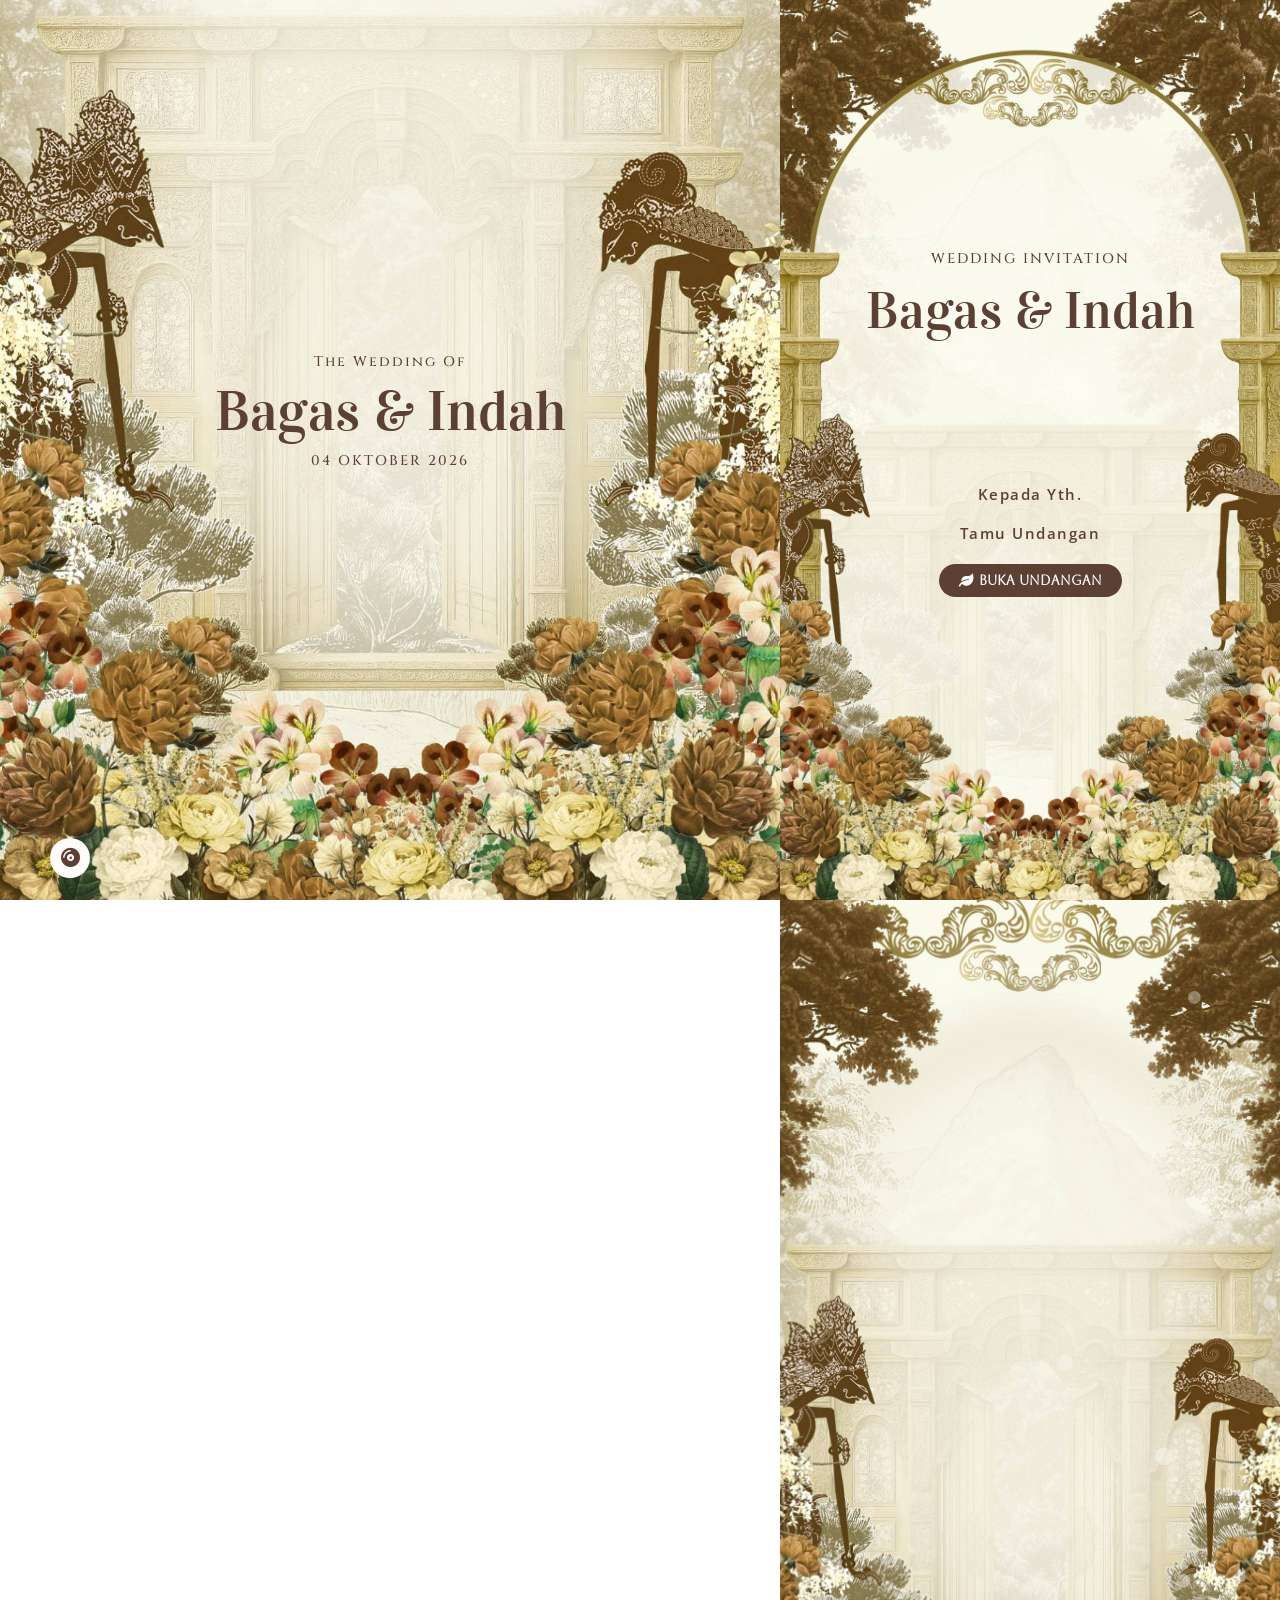
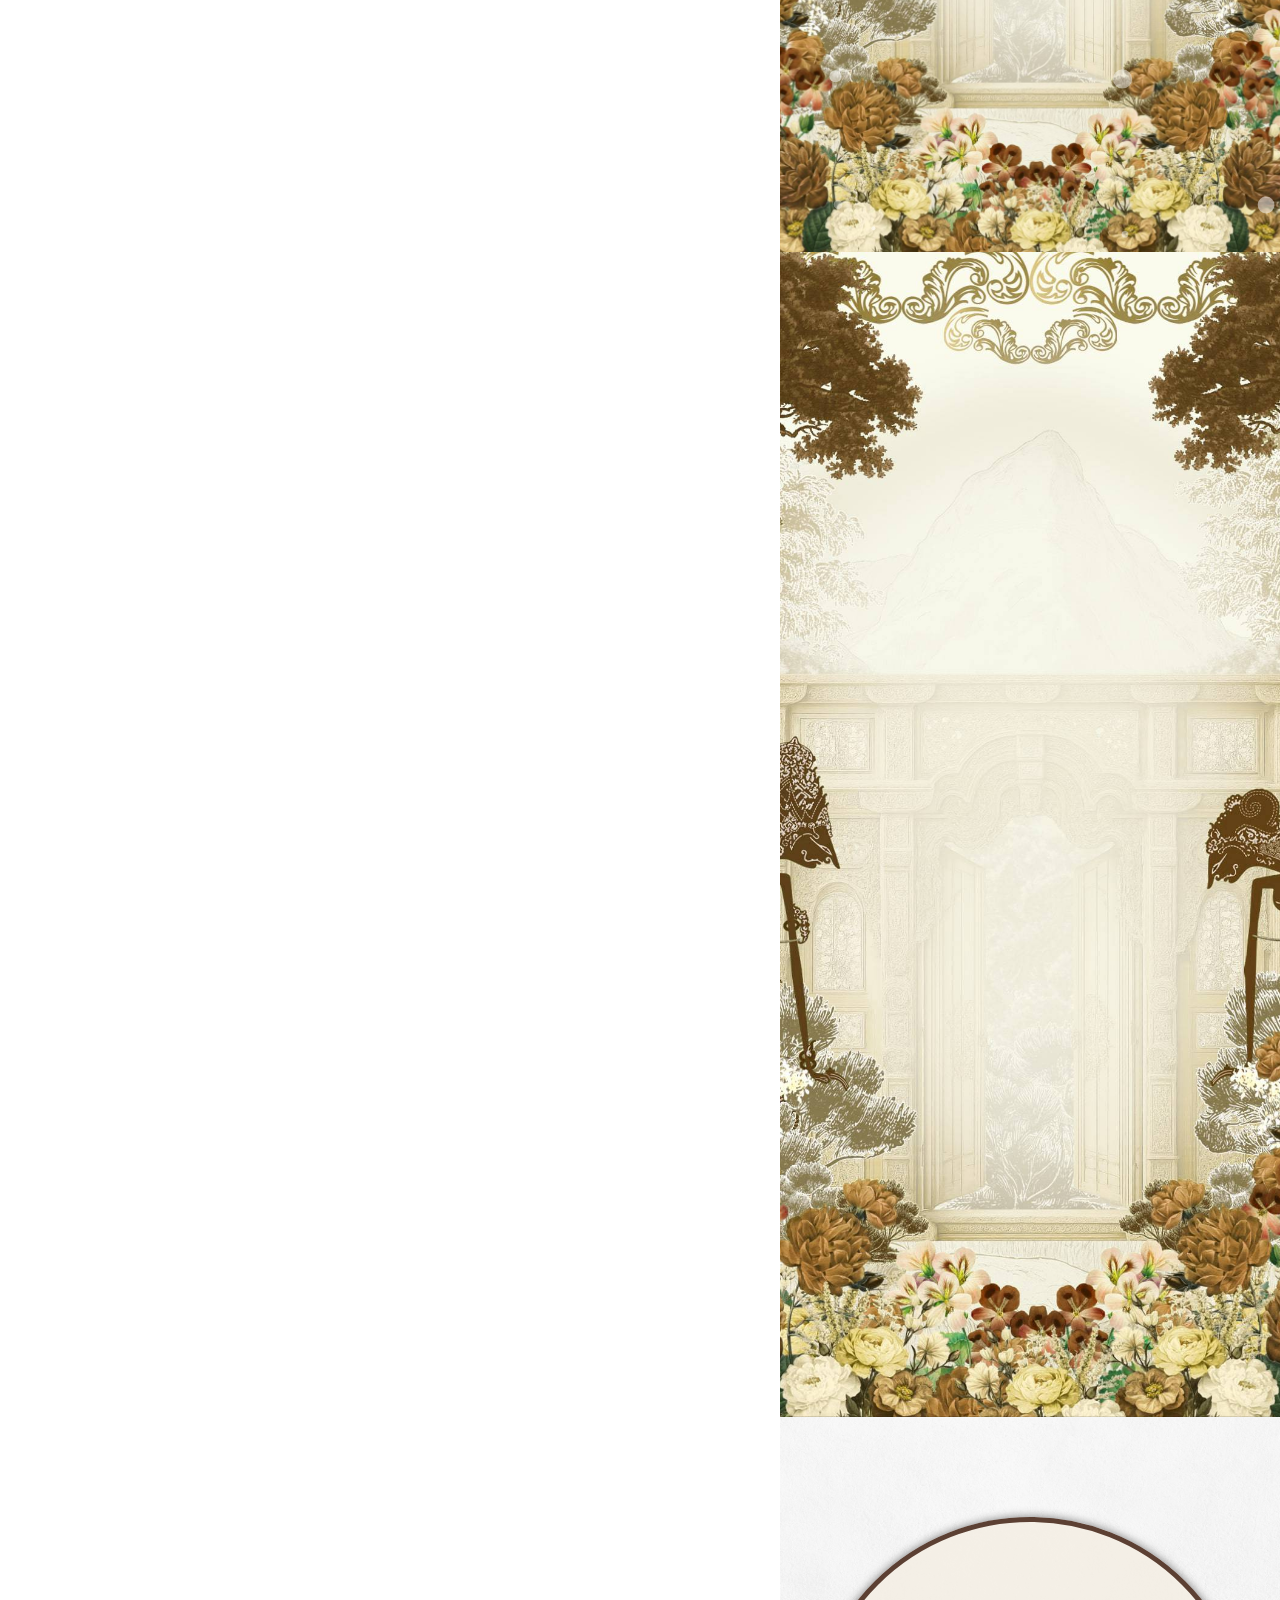
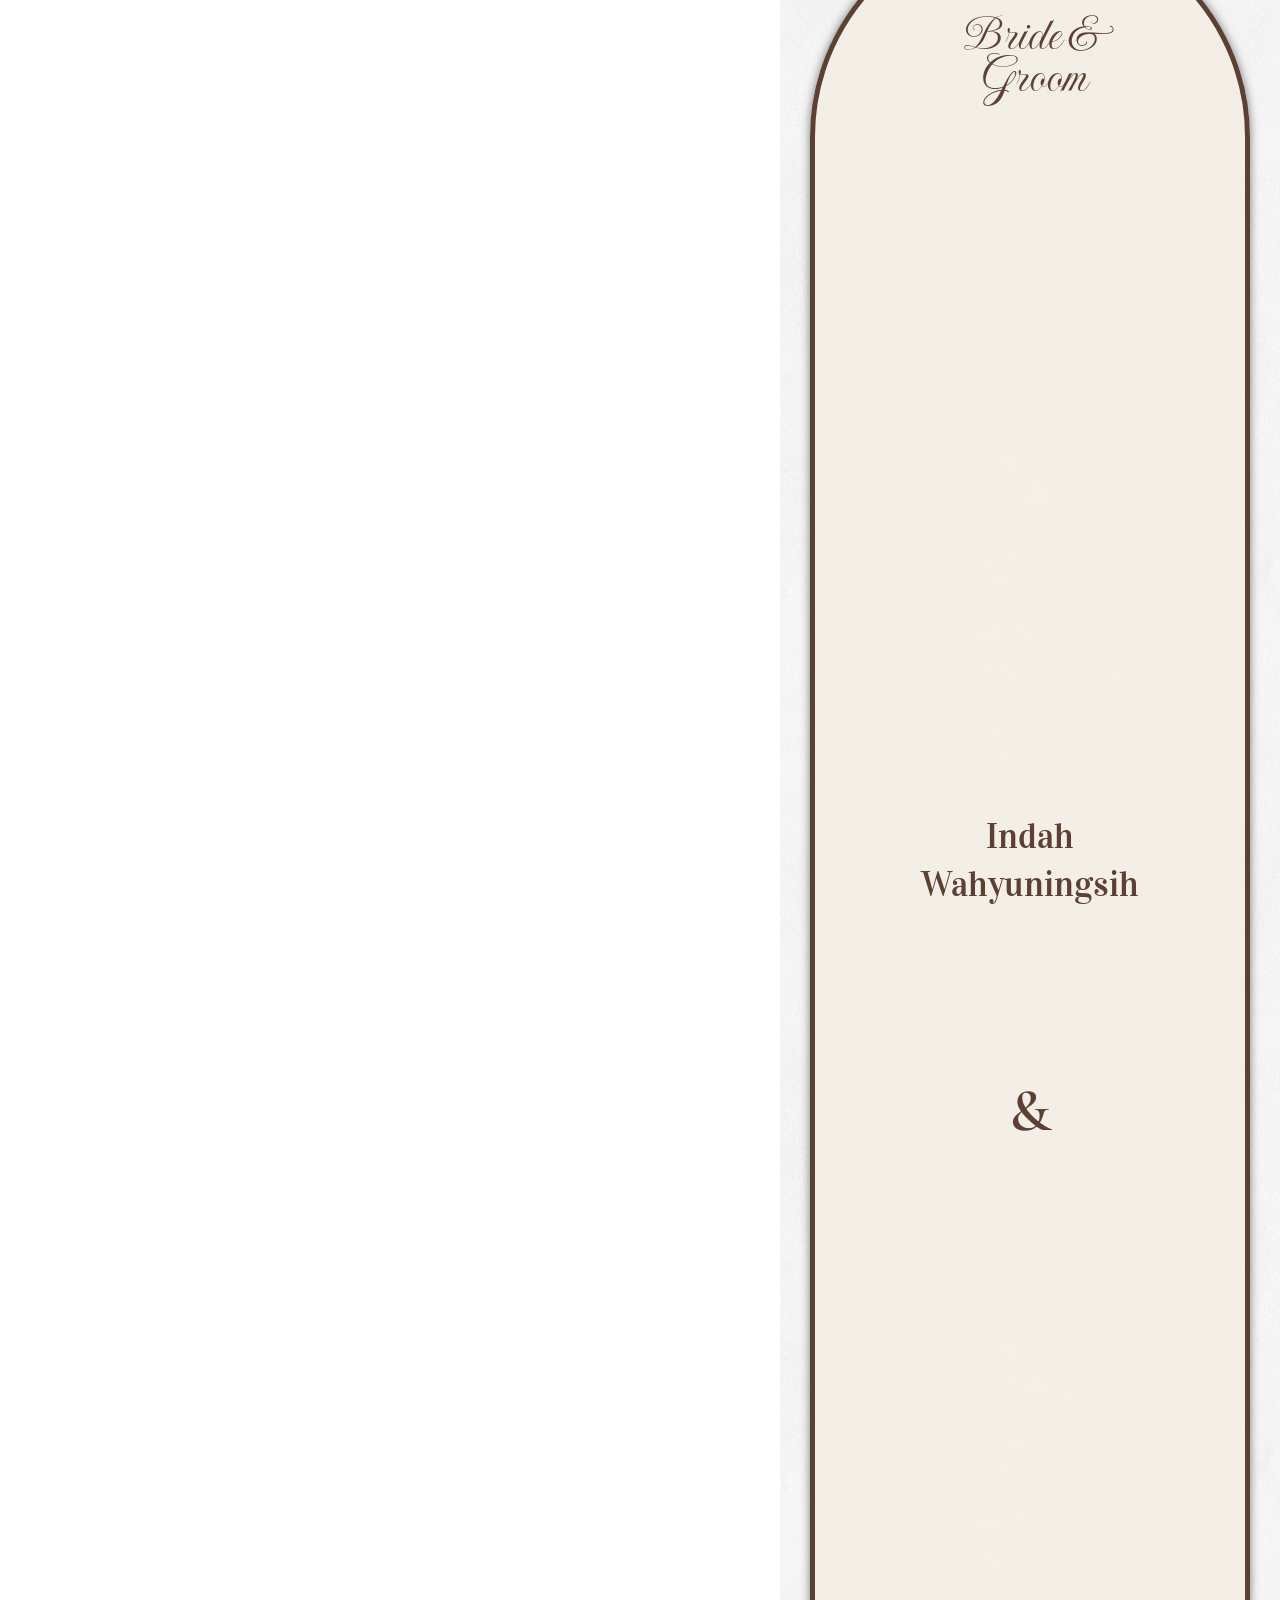
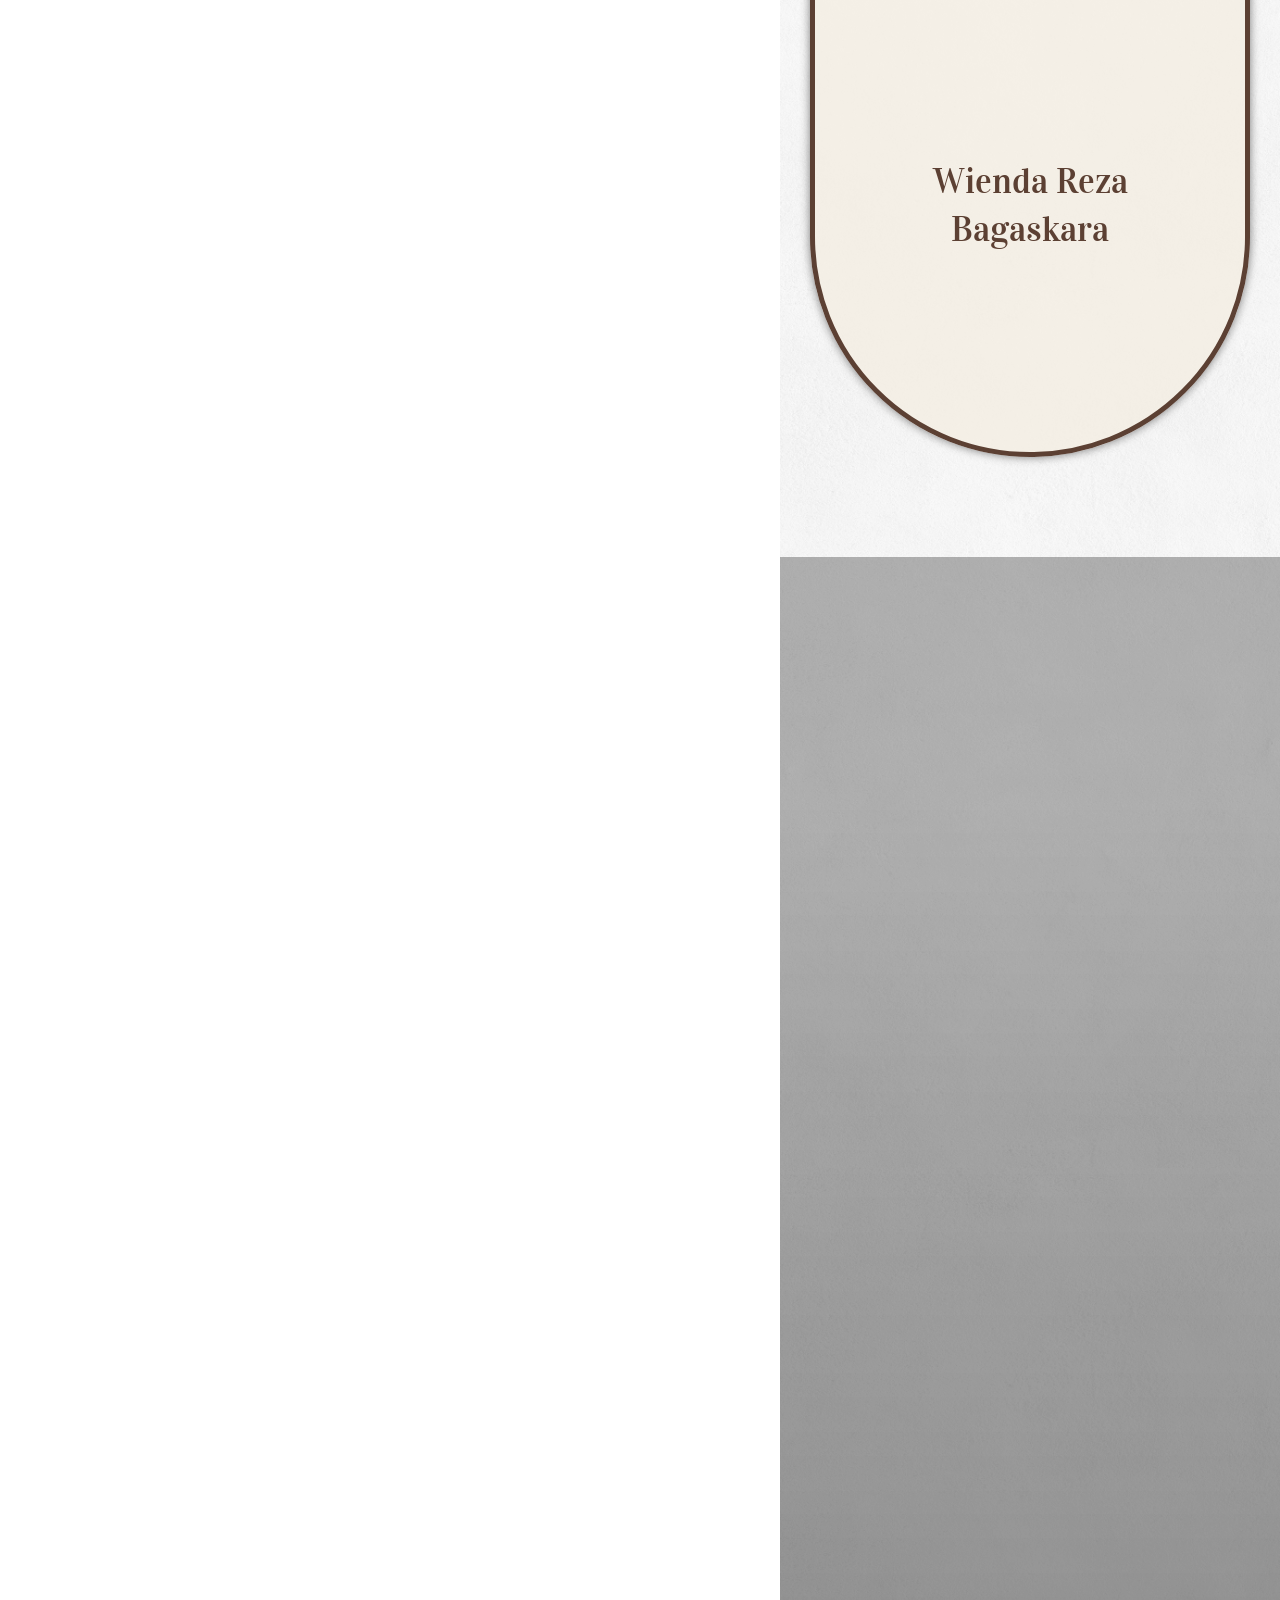
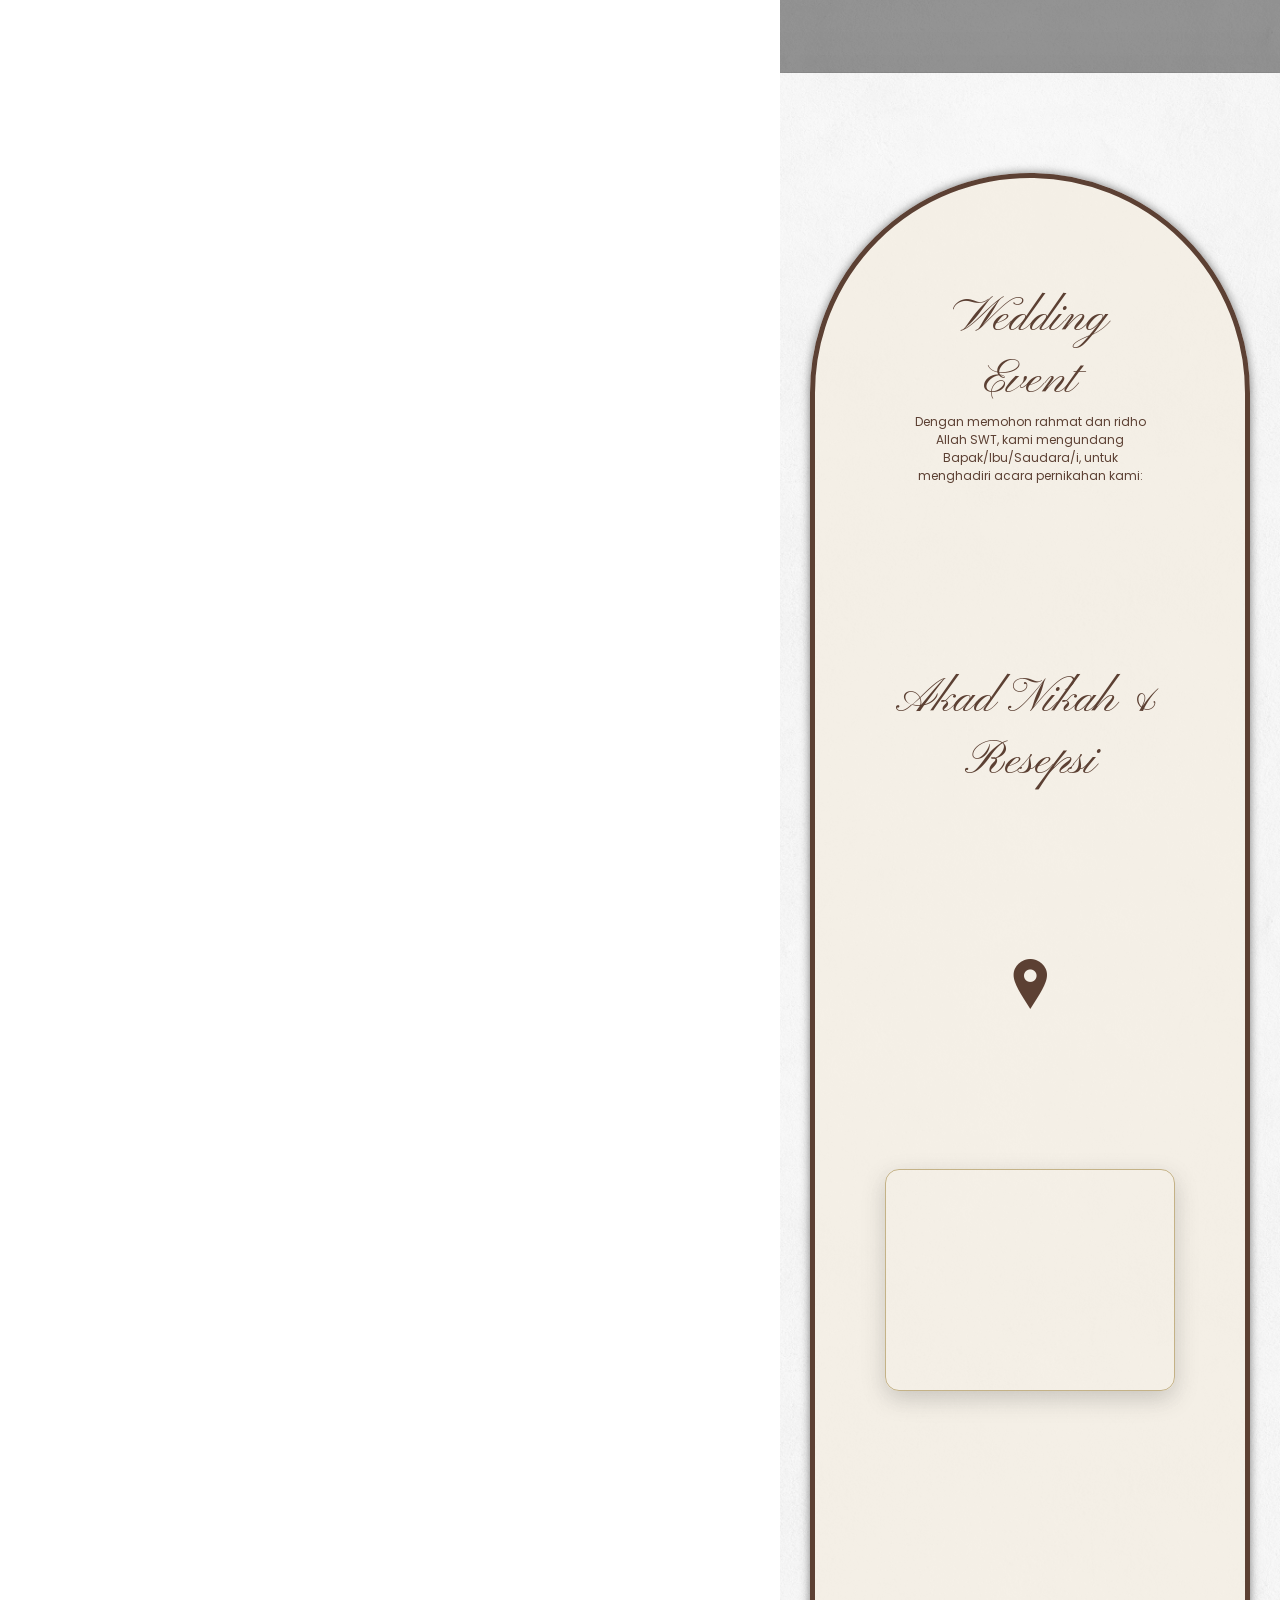
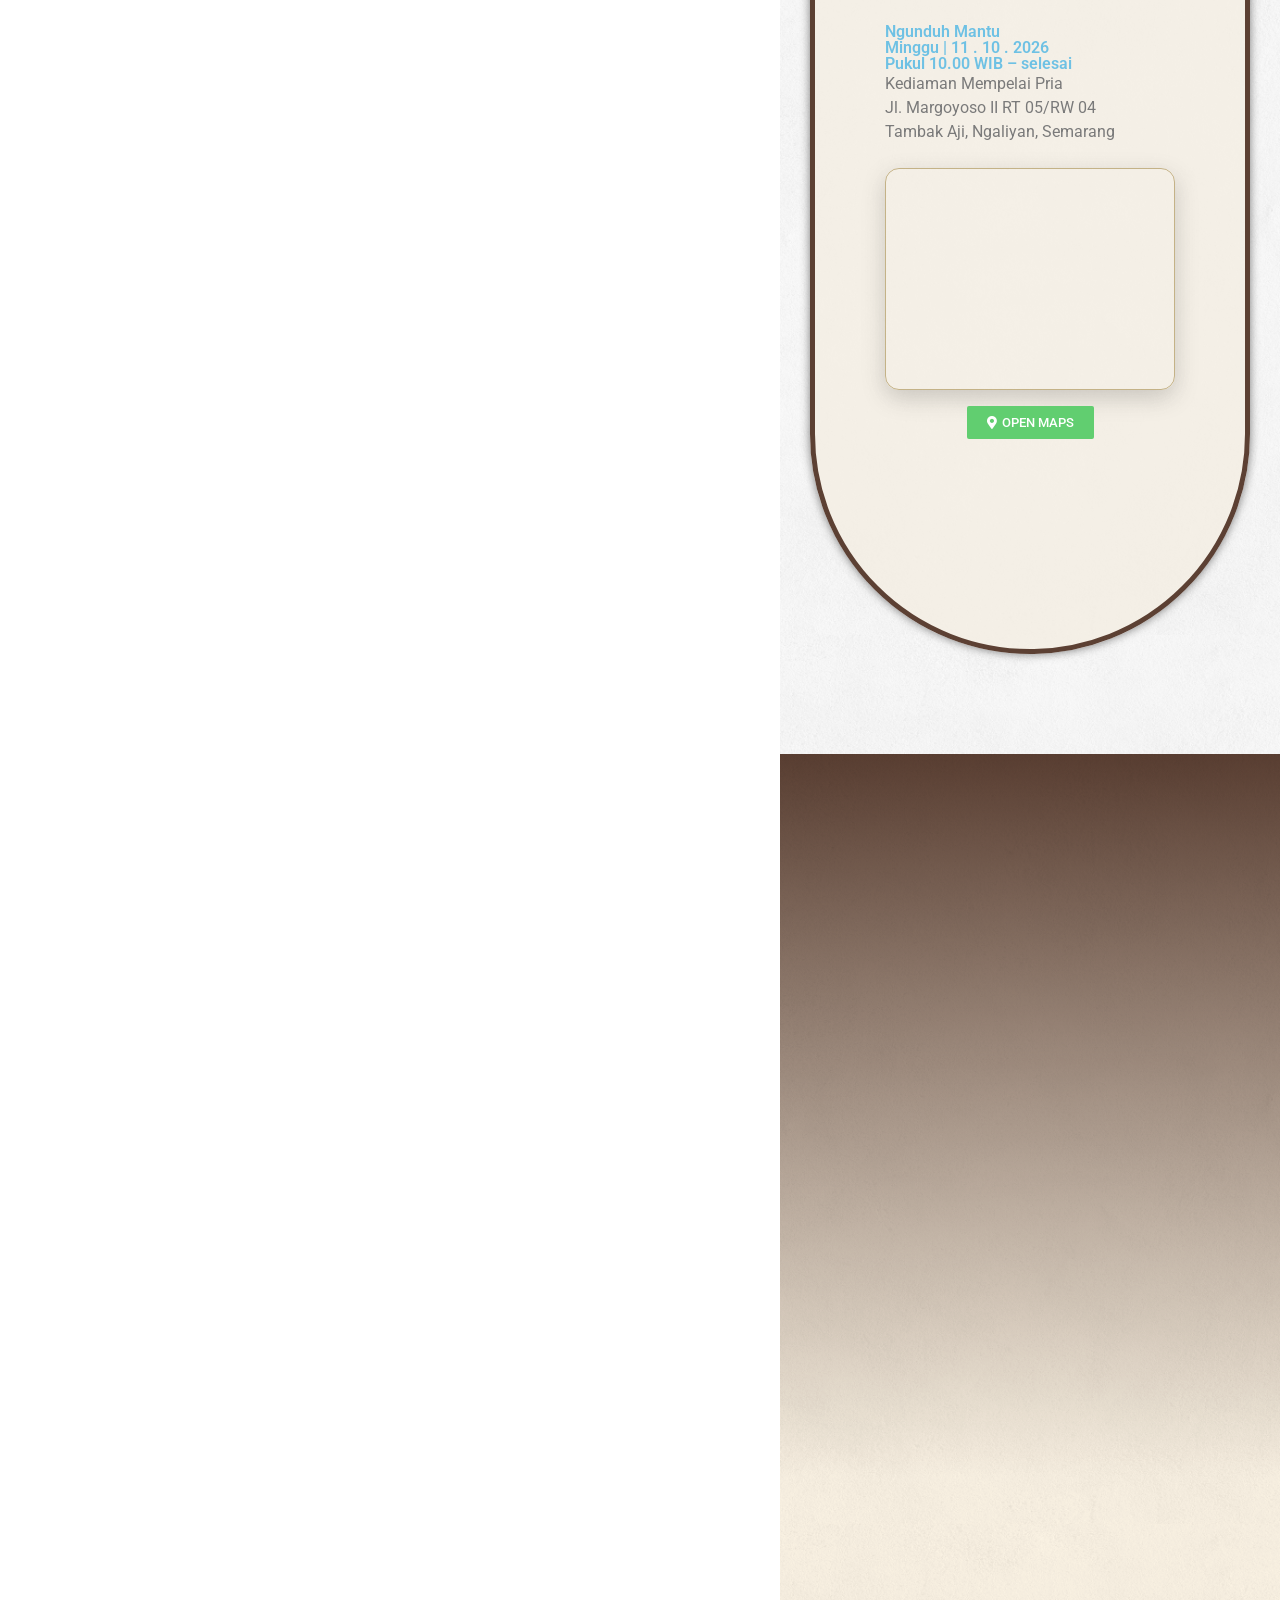
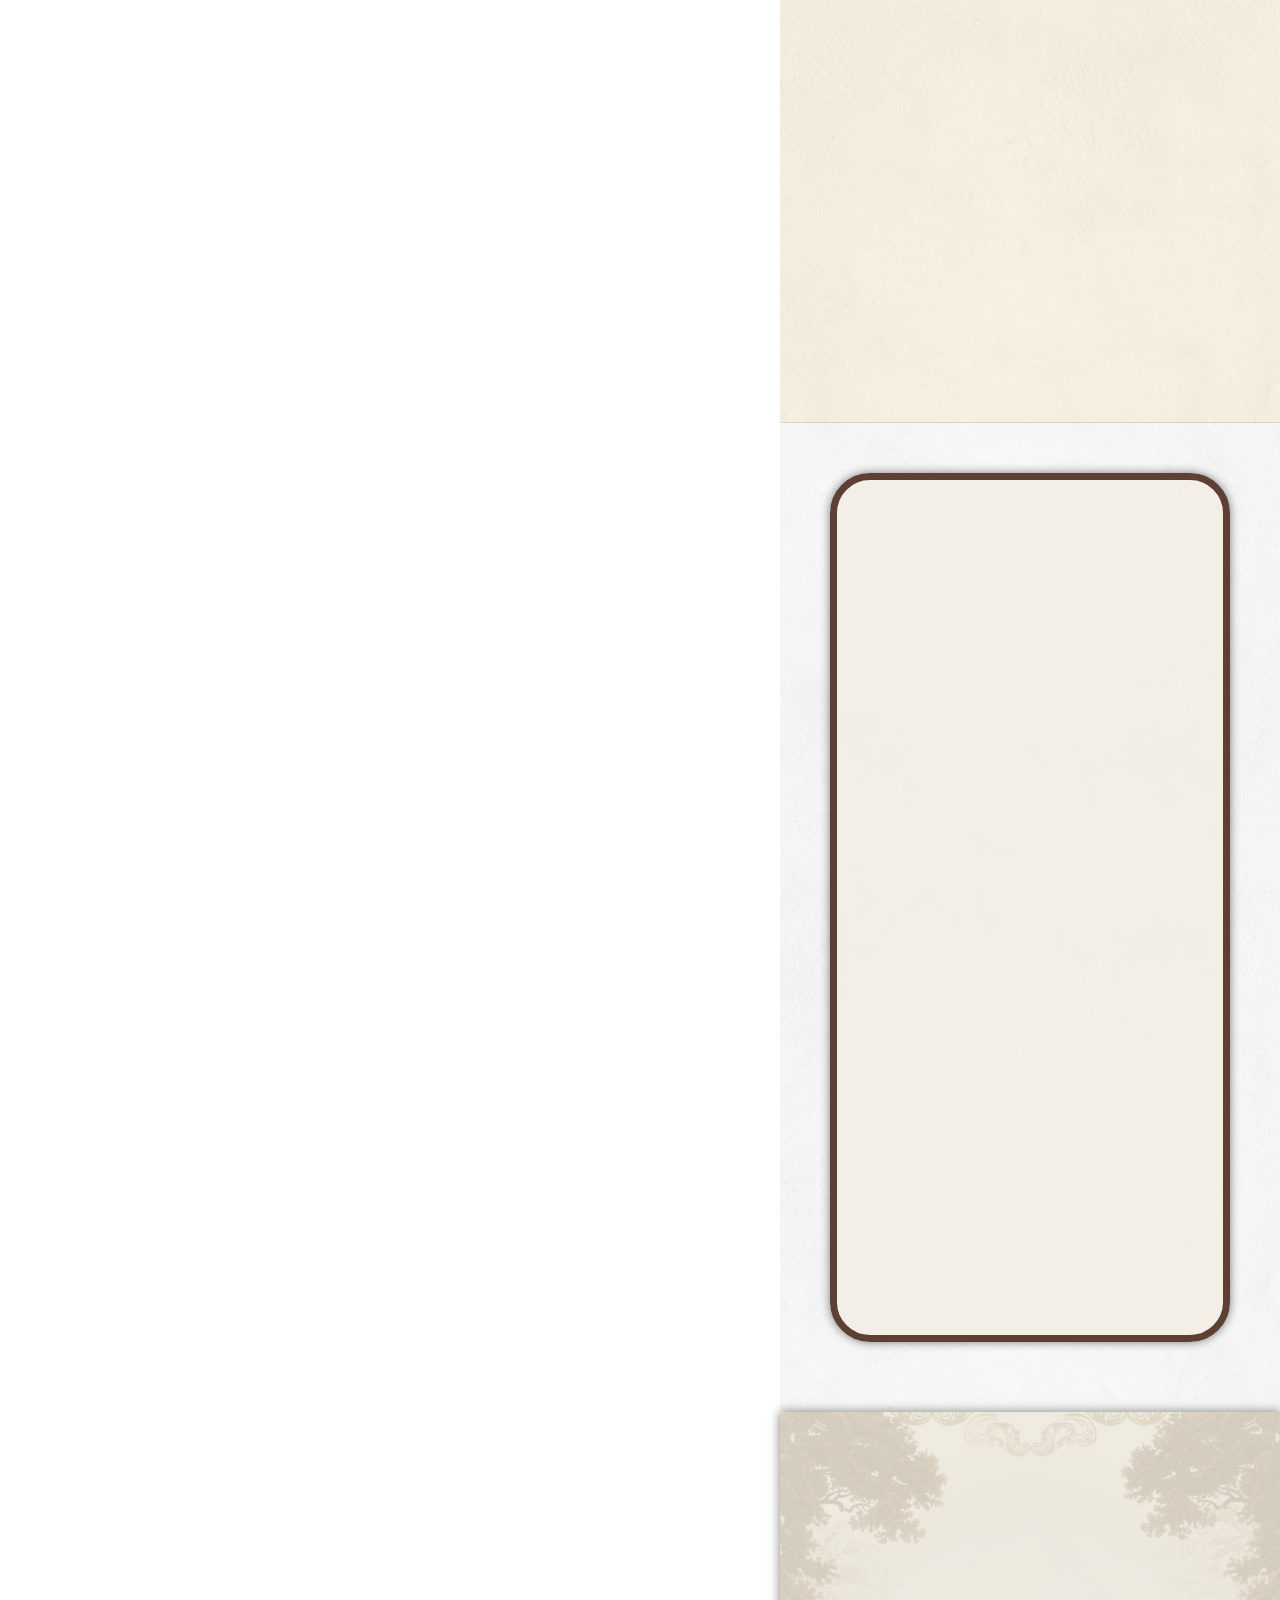
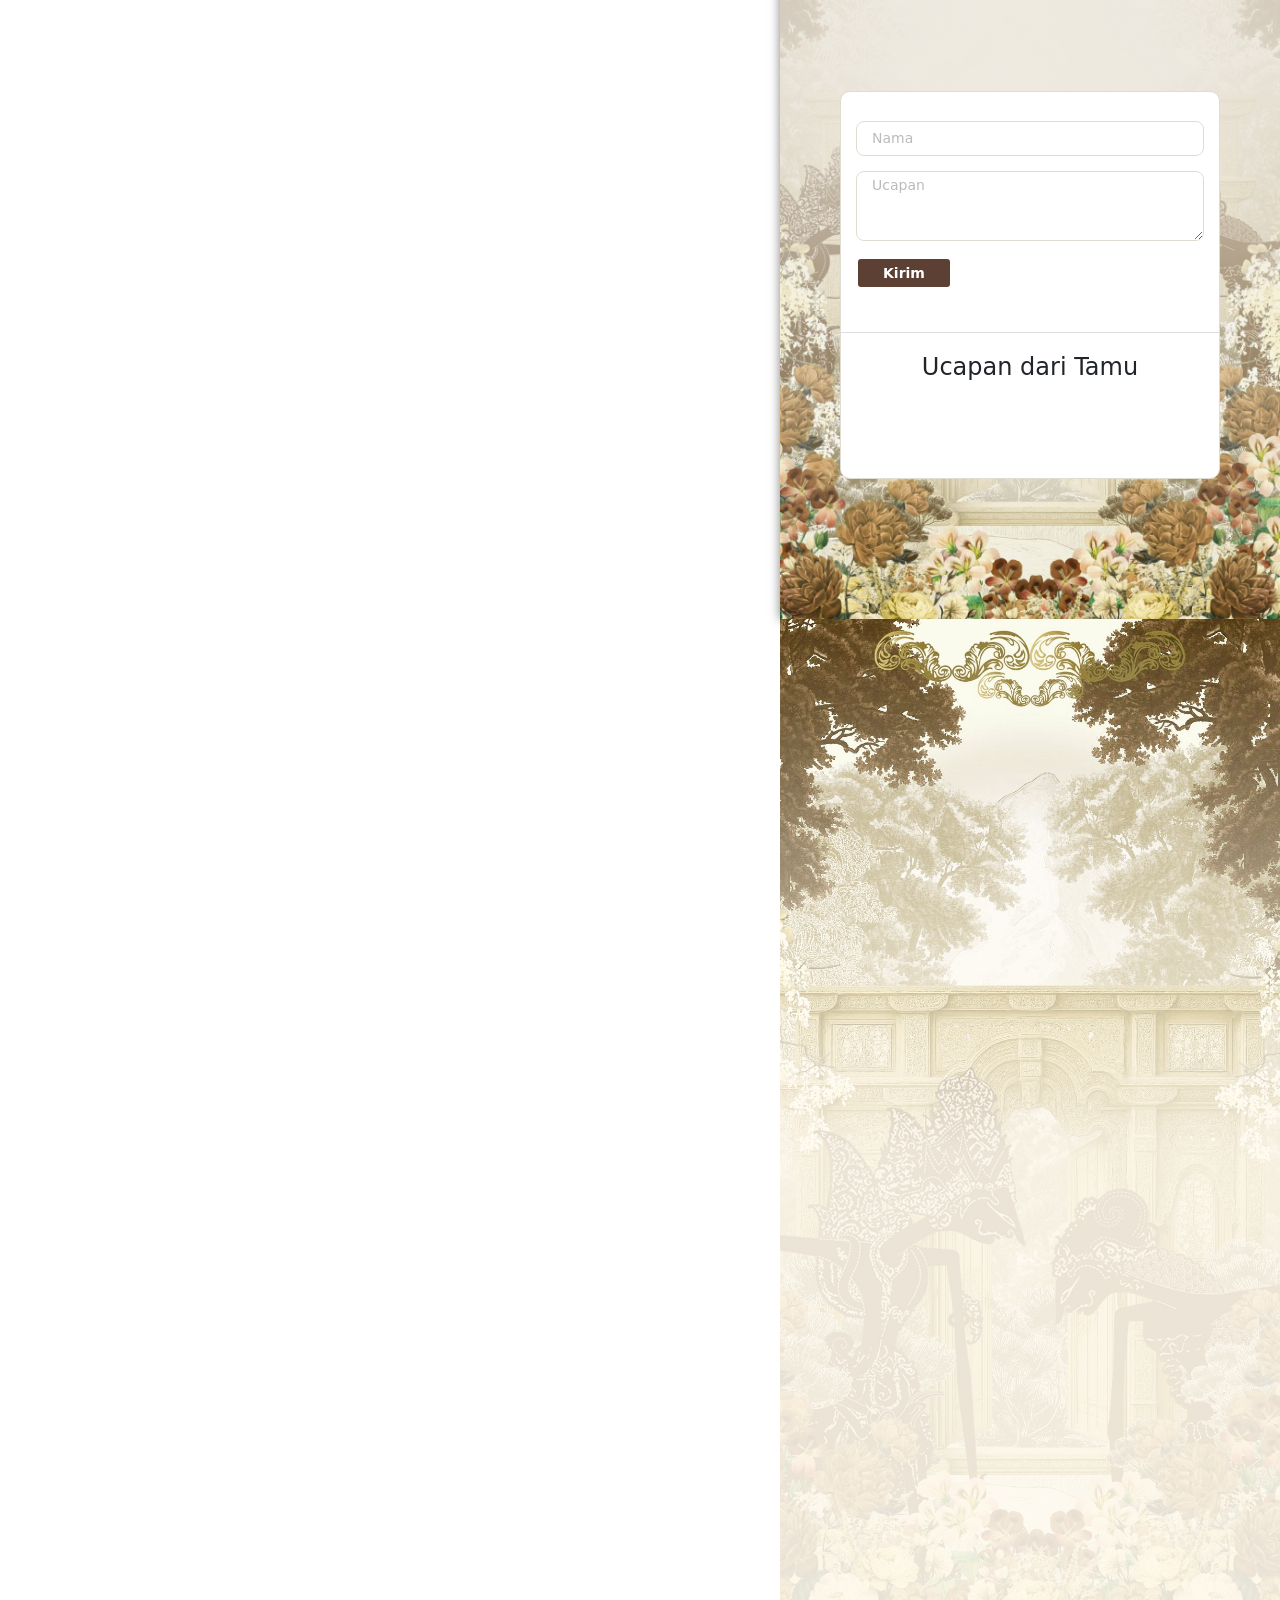
==== index.html @ 2b3750df "first commit" ====
<!DOCTYPE html>
<html lang="en-US">

<head>
	<meta charset="UTF-8">
	<style type="text/css">
		.cui-comment-text img {
			max-width: 100% !important;
		}
	</style>
	<meta name='robots' content='index, follow, max-image-preview:large, max-snippet:-1, max-video-preview:-1' />

	<!-- This site is optimized with the Yoast SEO plugin v26.9 - https://yoast.com/product/yoast-seo-wordpress/ -->
	<title>Undangan Pernikahan Bagas & Indah – Kami Mengundang Anda di Hari Bahagia Kami</title>
	<link rel="canonical" href="index.html" />
	<meta property="og:locale" content="en_US" />
	<meta property="og:type" content="article" />
	<meta property="og:title" content="Undangan Pernikahan Bagas & Indah – Kami Mengundang Anda di Hari Bahagia Kami" />
	<meta property="og:description" content="Dengan penuh kebahagiaan kami mengundang Bapak/Ibu/Saudara/i untuk menghadiri dan memberikan doa restu pada acara pernikahan Bagas &amp; Indah yang akan diselenggarakan pada 4 Oktober 2026. Kehadiran Anda merupakan kehormatan dan kebahagiaan bagi kami. Klik untuk melihat undangan lengkapnya." />
	<meta property="og:url" content="" />
	<meta property="og:site_name" content="Bagas &amp; Indah Wedding" />
	<meta property="article:modified_time" content="2026-01-12T15:38:13+00:00" />
	<meta property="og:image" content="wp-content/uploads/photos/hero.jpeg" />
	<meta property="og:image:width" content="1200" />
	<meta property="og:image:height" content="630" />
	<meta property="og:image:type" content="image/webp" />
	<meta name="twitter:card" content="summary_large_image" />
	<meta name="twitter:label1" content="Est. reading time" />
	<meta name="twitter:data1" content="4 minutes" />
	<script type="application/ld+json"
		class="yoast-schema-graph">{"@context":"https://schema.org","@graph":[{"@type":"WebPage","@id":"","url":"","name":"Bagas & Indah Wedding","isPartOf":{"@id":"#website"},"primaryImageOfPage":{"@id":"#primaryimage"},"image":{"@id":"#primaryimage"},"thumbnailUrl":"wp-content/uploads/photos/hero.jpeg","datePublished":"2026-01-03T06:50:56+00:00","dateModified":"2026-01-12T15:38:13+00:00","breadcrumb":{"@id":"#breadcrumb"},"inLanguage":"en-US","potentialAction":[{"@type":"ReadAction","target":[""]}]},{"@type":"ImageObject","inLanguage":"en-US","@id":"#primaryimage","url":"wp-content/uploads/photos/hero.jpeg","contentUrl":"wp-content/uploads/photos/hero.jpeg","width":1200,"height":630},{"@type":"BreadcrumbList","@id":"#breadcrumb","itemListElement":[{"@type":"ListItem","position":1,"name":"Home","item":""},{"@type":"ListItem","position":2,"name":"Bagas & Indah Wedding"}]},{"@type":"WebSite","@id":"#website","url":"","name":"Bagas & Indah Wedding","description":"","potentialAction":[{"@type":"SearchAction","target":{"@type":"EntryPoint","urlTemplate":"?s={search_term_string}"},"query-input":{"@type":"PropertyValueSpecification","valueRequired":true,"valueName":"search_term_string"}}],"inLanguage":"en-US"}]}</script>
	<!-- / Yoast SEO plugin. -->

	<link rel="alternate" type="application/rss+xml" title="Bagas &amp; Indah Wedding &raquo; Feed" href="feed/" />
	<link rel="alternate" type="application/rss+xml" title="Bagas &amp; Indah Wedding &raquo; Comments Feed"
		href="comments/feed/" />
	<link rel="alternate" type="application/rss+xml"
		title="Bagas &amp; Indah Wedding &raquo; Bagas &amp; Indah Wedding Comments Feed" href="feed/" />
	<style id='wp-img-auto-sizes-contain-inline-css'>
		img:is([sizes=auto i], [sizes^="auto," i]) {
			contain-intrinsic-size: 3000px 1500px
		}

		/*# sourceURL=wp-img-auto-sizes-contain-inline-css */
	</style>
	<link rel='stylesheet' id='astra-theme-css-css' href='wp-content/themes/astra/assets/css/minified/main.min.css'
		media='all' />
	<style id='astra-theme-css-inline-css'>
		:root {
			--ast-post-nav-space: 0;
			--ast-container-default-xlg-padding: 2.5em;
			--ast-container-default-lg-padding: 2.5em;
			--ast-container-default-slg-padding: 2em;
			--ast-container-default-md-padding: 2.5em;
			--ast-container-default-sm-padding: 2.5em;
			--ast-container-default-xs-padding: 2.4em;
			--ast-container-default-xxs-padding: 1.8em;
			--ast-code-block-background: #ECEFF3;
			--ast-comment-inputs-background: #F9FAFB;
			--ast-normal-container-width: 1200px;
			--ast-narrow-container-width: 750px;
			--ast-blog-title-font-weight: 600;
			--ast-blog-meta-weight: 600;
			--ast-global-color-primary: var(--ast-global-color-5);
			--ast-global-color-secondary: var(--ast-global-color-4);
			--ast-global-color-alternate-background: var(--ast-global-color-7);
			--ast-global-color-subtle-background: var(--ast-global-color-6);
			--ast-bg-style-guide: var(--ast-global-color-secondary, --ast-global-color-5);
			--ast-shadow-style-guide: 0px 0px 4px 0 #00000057;
			--ast-global-dark-bg-style: #fff;
			--ast-global-dark-lfs: #fbfbfb;
			--ast-widget-bg-color: #fafafa;
			--ast-wc-container-head-bg-color: #fbfbfb;
			--ast-title-layout-bg: #eeeeee;
			--ast-search-border-color: #e7e7e7;
			--ast-lifter-hover-bg: #e6e6e6;
			--ast-gallery-block-color: #000;
			--srfm-color-input-label: var(--ast-global-color-2);
		}

		html {
			font-size: 100%;
		}

		a {
			color: var(--ast-global-color-0);
		}

		a:hover,
		a:focus {
			color: var(--ast-global-color-1);
		}

		body,
		button,
		input,
		select,
		textarea,
		.ast-button,
		.ast-custom-button {
			font-family: -apple-system, BlinkMacSystemFont, Segoe UI, Roboto, Oxygen-Sans, Ubuntu, Cantarell, Helvetica Neue, sans-serif;
			font-weight: 400;
			font-size: 16px;
			font-size: 1rem;
			line-height: var(--ast-body-line-height, 1.65em);
		}

		blockquote {
			color: var(--ast-global-color-3);
		}

		h1,
		h2,
		h3,
		h4,
		h5,
		h6,
		.entry-content :where(h1, h2, h3, h4, h5, h6),
		.site-title,
		.site-title a {
			font-weight: 600;
		}

		.ast-site-identity .site-title a {
			color: var(--ast-global-color-2);
		}

		.site-title {
			font-size: 26px;
			font-size: 1.625rem;
			display: block;
		}

		.site-header .site-description {
			font-size: 15px;
			font-size: 0.9375rem;
			display: none;
		}

		.entry-title {
			font-size: 20px;
			font-size: 1.25rem;
		}

		.ast-blog-single-element.ast-taxonomy-container a {
			font-size: 14px;
			font-size: 0.875rem;
		}

		.ast-blog-meta-container {
			font-size: 13px;
			font-size: 0.8125rem;
		}

		.archive .ast-article-post .ast-article-inner,
		.blog .ast-article-post .ast-article-inner,
		.archive .ast-article-post .ast-article-inner:hover,
		.blog .ast-article-post .ast-article-inner:hover {
			border-top-left-radius: 6px;
			border-top-right-radius: 6px;
			border-bottom-right-radius: 6px;
			border-bottom-left-radius: 6px;
			overflow: hidden;
		}

		h1,
		.entry-content :where(h1) {
			font-size: 36px;
			font-size: 2.25rem;
			font-weight: 600;
			line-height: 1.4em;
		}

		h2,
		.entry-content :where(h2) {
			font-size: 30px;
			font-size: 1.875rem;
			font-weight: 600;
			line-height: 1.3em;
		}

		h3,
		.entry-content :where(h3) {
			font-size: 24px;
			font-size: 1.5rem;
			font-weight: 600;
			line-height: 1.3em;
		}

		h4,
		.entry-content :where(h4) {
			font-size: 20px;
			font-size: 1.25rem;
			line-height: 1.2em;
			font-weight: 600;
		}

		h5,
		.entry-content :where(h5) {
			font-size: 16px;
			font-size: 1rem;
			line-height: 1.2em;
			font-weight: 600;
		}

		h6,
		.entry-content :where(h6) {
			font-size: 16px;
			font-size: 1rem;
			line-height: 1.25em;
			font-weight: 600;
		}

		::selection {
			background-color: var(--ast-global-color-0);
			color: #ffffff;
		}

		body,
		h1,
		h2,
		h3,
		h4,
		h5,
		h6,
		.entry-title a,
		.entry-content :where(h1, h2, h3, h4, h5, h6) {
			color: var(--ast-global-color-3);
		}

		.tagcloud a:hover,
		.tagcloud a:focus,
		.tagcloud a.current-item {
			color: #ffffff;
			border-color: var(--ast-global-color-0);
			background-color: var(--ast-global-color-0);
		}

		input:focus,
		input[type="text"]:focus,
		input[type="email"]:focus,
		input[type="url"]:focus,
		input[type="password"]:focus,
		input[type="reset"]:focus,
		input[type="search"]:focus,
		textarea:focus {
			border-color: var(--ast-global-color-0);
		}

		input[type="radio"]:checked,
		input[type=reset],
		input[type="checkbox"]:checked,
		input[type="checkbox"]:hover:checked,
		input[type="checkbox"]:focus:checked,
		input[type=range]::-webkit-slider-thumb {
			border-color: var(--ast-global-color-0);
			background-color: var(--ast-global-color-0);
			box-shadow: none;
		}

		.site-footer a:hover+.post-count,
		.site-footer a:focus+.post-count {
			background: var(--ast-global-color-0);
			border-color: var(--ast-global-color-0);
		}

		.single .nav-links .nav-previous,
		.single .nav-links .nav-next {
			color: var(--ast-global-color-0);
		}

		.entry-meta,
		.entry-meta * {
			line-height: 1.45;
			color: var(--ast-global-color-0);
			font-weight: 600;
		}

		.entry-meta a:not(.ast-button):hover,
		.entry-meta a:not(.ast-button):hover *,
		.entry-meta a:not(.ast-button):focus,
		.entry-meta a:not(.ast-button):focus *,
		.page-links>.page-link,
		.page-links .page-link:hover,
		.post-navigation a:hover {
			color: var(--ast-global-color-1);
		}

		#cat option,
		.secondary .calendar_wrap thead a,
		.secondary .calendar_wrap thead a:visited {
			color: var(--ast-global-color-0);
		}

		.secondary .calendar_wrap #today,
		.ast-progress-val span {
			background: var(--ast-global-color-0);
		}

		.secondary a:hover+.post-count,
		.secondary a:focus+.post-count {
			background: var(--ast-global-color-0);
			border-color: var(--ast-global-color-0);
		}

		.calendar_wrap #today>a {
			color: #ffffff;
		}

		.page-links .page-link,
		.single .post-navigation a {
			color: var(--ast-global-color-3);
		}

		.ast-search-menu-icon .search-form button.search-submit {
			padding: 0 4px;
		}

		.ast-search-menu-icon form.search-form {
			padding-right: 0;
		}

		.ast-header-search .ast-search-menu-icon.ast-dropdown-active .search-form,
		.ast-header-search .ast-search-menu-icon.ast-dropdown-active .search-field:focus {
			transition: all 0.2s;
		}

		.search-form input.search-field:focus {
			outline: none;
		}

		.ast-mobile-header-content .ast-builder-layout-element:not(.ast-builder-menu):not(.ast-header-divider-element),
		.ast-mobile-popup-content .ast-builder-layout-element:not(.ast-builder-menu):not(.ast-header-divider-element) {
			padding: 15px 20px;
		}

		.ast-search-menu-icon .search-form button.search-submit:focus,
		.ast-theme-transparent-header .ast-header-search .ast-dropdown-active .ast-icon,
		.ast-theme-transparent-header .ast-inline-search .search-field:focus .ast-icon {
			color: var(--ast-global-color-1);
		}

		.ast-desktop .ast-header-search .slide-search .search-form {
			border: 2px solid var(--ast-global-color-0);
		}

		.ast-header-search .slide-search .search-field {
			background-color: (--ast-global-dark-bg-style);
		}

		.ast-archive-title {
			color: var(--ast-global-color-2);
		}

		.widget-title,
		.widget .wp-block-heading {
			font-size: 22px;
			font-size: 1.375rem;
			color: var(--ast-global-color-2);
		}

		.ast-single-post .entry-content a,
		.ast-comment-content a:not(.ast-comment-edit-reply-wrap a) {
			text-decoration: underline;
		}

		.ast-single-post .elementor-widget-button .elementor-button,
		.ast-single-post .entry-content .uagb-tab a,
		.ast-single-post .entry-content .uagb-ifb-cta a,
		.ast-single-post .entry-content .uabb-module-content a,
		.ast-single-post .entry-content .uagb-post-grid a,
		.ast-single-post .entry-content .uagb-timeline a,
		.ast-single-post .entry-content .uagb-toc__wrap a,
		.ast-single-post .entry-content .uagb-taxomony-box a,
		.entry-content .wp-block-latest-posts>li>a,
		.ast-single-post .entry-content .wp-block-file__button,
		a.ast-post-filter-single,
		.ast-single-post .ast-comment-content .comment-reply-link,
		.ast-single-post .ast-comment-content .comment-edit-link {
			text-decoration: none;
		}

		.ast-search-menu-icon.slide-search a:focus-visible:focus-visible,
		.astra-search-icon:focus-visible,
		#close:focus-visible,
		a:focus-visible,
		.ast-menu-toggle:focus-visible,
		.site .skip-link:focus-visible,
		.wp-block-loginout input:focus-visible,
		.wp-block-search.wp-block-search__button-inside .wp-block-search__inside-wrapper,
		.ast-header-navigation-arrow:focus-visible,
		.ast-orders-table__row .ast-orders-table__cell:focus-visible,
		a#ast-apply-coupon:focus-visible,
		#ast-apply-coupon:focus-visible,
		#close:focus-visible,
		.button.search-submit:focus-visible,
		#search_submit:focus,
		.normal-search:focus-visible,
		.ast-header-account-wrap:focus-visible,
		.astra-cart-drawer-close:focus,
		.ast-single-variation:focus,
		.ast-button:focus,
		.ast-builder-button-wrap:has(.ast-custom-button-link:focus),
		.ast-builder-button-wrap .ast-custom-button-link:focus {
			outline-style: dotted;
			outline-color: inherit;
			outline-width: thin;
		}

		input:focus,
		input[type="text"]:focus,
		input[type="email"]:focus,
		input[type="url"]:focus,
		input[type="password"]:focus,
		input[type="reset"]:focus,
		input[type="search"]:focus,
		input[type="number"]:focus,
		textarea:focus,
		.wp-block-search__input:focus,
		[data-section="section-header-mobile-trigger"] .ast-button-wrap .ast-mobile-menu-trigger-minimal:focus,
		.ast-mobile-popup-drawer.active .menu-toggle-close:focus,
		#ast-scroll-top:focus,
		#coupon_code:focus,
		#ast-coupon-code:focus {
			border-style: dotted;
			border-color: inherit;
			border-width: thin;
		}

		input {
			outline: none;
		}

		.ast-logo-title-inline .site-logo-img {
			padding-right: 1em;
		}

		body .ast-oembed-container * {
			position: absolute;
			top: 0;
			width: 100%;
			height: 100%;
			left: 0;
		}

		body .wp-block-embed-pocket-casts .ast-oembed-container * {
			position: unset;
		}

		.ast-single-post-featured-section+article {
			margin-top: 2em;
		}

		.site-content .ast-single-post-featured-section img {
			width: 100%;
			overflow: hidden;
			object-fit: cover;
		}

		.ast-separate-container .site-content .ast-single-post-featured-section+article {
			margin-top: -80px;
			z-index: 9;
			position: relative;
			border-radius: 4px;
		}

		@media (min-width: 922px) {
			.ast-no-sidebar .site-content .ast-article-image-container--wide {
				margin-left: -120px;
				margin-right: -120px;
				max-width: unset;
				width: unset;
			}

			.ast-left-sidebar .site-content .ast-article-image-container--wide,
			.ast-right-sidebar .site-content .ast-article-image-container--wide {
				margin-left: -10px;
				margin-right: -10px;
			}

			.site-content .ast-article-image-container--full {
				margin-left: calc(-50vw + 50%);
				margin-right: calc(-50vw + 50%);
				max-width: 100vw;
				width: 100vw;
			}

			.ast-left-sidebar .site-content .ast-article-image-container--full,
			.ast-right-sidebar .site-content .ast-article-image-container--full {
				margin-left: -10px;
				margin-right: -10px;
				max-width: inherit;
				width: auto;
			}
		}

		.site>.ast-single-related-posts-container {
			margin-top: 0;
		}

		@media (min-width: 922px) {
			.ast-desktop .ast-container--narrow {
				max-width: var(--ast-narrow-container-width);
				margin: 0 auto;
			}
		}

		.ast-page-builder-template .hentry {
			margin: 0;
		}

		.ast-page-builder-template .site-content>.ast-container {
			max-width: 100%;
			padding: 0;
		}

		.ast-page-builder-template .site .site-content #primary {
			padding: 0;
			margin: 0;
		}

		.ast-page-builder-template .no-results {
			text-align: center;
			margin: 4em auto;
		}

		.ast-page-builder-template .ast-pagination {
			padding: 2em;
		}

		.ast-page-builder-template .entry-header.ast-no-title.ast-no-thumbnail {
			margin-top: 0;
		}

		.ast-page-builder-template .entry-header.ast-header-without-markup {
			margin-top: 0;
			margin-bottom: 0;
		}

		.ast-page-builder-template .entry-header.ast-no-title.ast-no-meta {
			margin-bottom: 0;
		}

		.ast-page-builder-template.single .post-navigation {
			padding-bottom: 2em;
		}

		.ast-page-builder-template.single-post .site-content>.ast-container {
			max-width: 100%;
		}

		.ast-page-builder-template .entry-header {
			margin-top: 2em;
			margin-left: auto;
			margin-right: auto;
		}

		.ast-page-builder-template .ast-archive-description {
			margin: 2em auto 0;
			padding-left: 20px;
			padding-right: 20px;
		}

		.ast-page-builder-template .ast-row {
			margin-left: 0;
			margin-right: 0;
		}

		.single.ast-page-builder-template .entry-header+.entry-content,
		.single.ast-page-builder-template .ast-single-entry-banner+.site-content article .entry-content {
			margin-bottom: 2em;
		}

		@media(min-width: 921px) {

			.ast-page-builder-template.archive.ast-right-sidebar .ast-row article,
			.ast-page-builder-template.archive.ast-left-sidebar .ast-row article {
				padding-left: 0;
				padding-right: 0;
			}
		}

		input[type="text"],
		input[type="number"],
		input[type="email"],
		input[type="url"],
		input[type="password"],
		input[type="search"],
		input[type=reset],
		input[type=tel],
		input[type=date],
		select,
		textarea {
			font-size: 16px;
			font-style: normal;
			font-weight: 400;
			line-height: 24px;
			width: 100%;
			padding: 12px 16px;
			border-radius: 4px;
			box-shadow: 0px 1px 2px 0px rgba(0, 0, 0, 0.05);
			color: var(--ast-form-input-text, #475569);
		}

		input[type="text"],
		input[type="number"],
		input[type="email"],
		input[type="url"],
		input[type="password"],
		input[type="search"],
		input[type=reset],
		input[type=tel],
		input[type=date],
		select {
			height: 40px;
		}

		input[type="date"] {
			border-width: 1px;
			border-style: solid;
			border-color: var(--ast-border-color);
			background: var(--ast-global-color-secondary, --ast-global-color-5);
		}

		input[type="text"]:focus,
		input[type="number"]:focus,
		input[type="email"]:focus,
		input[type="url"]:focus,
		input[type="password"]:focus,
		input[type="search"]:focus,
		input[type=reset]:focus,
		input[type="tel"]:focus,
		input[type="date"]:focus,
		select:focus,
		textarea:focus {
			border-color: #046BD2;
			box-shadow: none;
			outline: none;
			color: var(--ast-form-input-focus-text, #475569);
		}

		label,
		legend {
			color: var(--ast-global-color-2, #111827);
			font-size: 14px;
			font-style: normal;
			font-weight: 500;
			line-height: 20px;
		}

		select {
			padding: 6px 10px;
		}

		fieldset {
			padding: 30px;
			border-radius: 4px;
		}

		button,
		.ast-button,
		.button,
		input[type="button"],
		input[type="reset"],
		input[type="submit"] {
			border-radius: 4px;
			box-shadow: 0px 1px 2px 0px rgba(0, 0, 0, 0.05);
		}

		:root {
			--ast-comment-inputs-background: #FFF;
		}

		::placeholder {
			color: var(--ast-form-field-color, #9CA3AF);
		}

		::-ms-input-placeholder {
			color: var(--ast-form-field-color, #9CA3AF);
		}

		@media (max-width:921.9px) {
			#ast-desktop-header {
				display: none;
			}
		}

		@media (min-width:922px) {
			#ast-mobile-header {
				display: none;
			}
		}

		.wp-block-buttons.aligncenter {
			justify-content: center;
		}

		@media (max-width:921px) {

			.ast-theme-transparent-header #primary,
			.ast-theme-transparent-header #secondary {
				padding: 0;
			}
		}

		@media (max-width:921px) {
			.ast-plain-container.ast-no-sidebar #primary {
				padding: 0;
			}
		}

		.ast-plain-container.ast-no-sidebar #primary {
			margin-top: 0;
			margin-bottom: 0;
		}

		@media (min-width:1200px) {
			.ast-plain-container.ast-no-sidebar #primary {
				margin-top: 60px;
				margin-bottom: 60px;
			}
		}

		.wp-block-button.is-style-outline .wp-block-button__link {
			border-color: var(--ast-global-color-0);
		}

		div.wp-block-button.is-style-outline>.wp-block-button__link:not(.has-text-color),
		div.wp-block-button.wp-block-button__link.is-style-outline:not(.has-text-color) {
			color: var(--ast-global-color-0);
		}

		.wp-block-button.is-style-outline .wp-block-button__link:hover,
		.wp-block-buttons .wp-block-button.is-style-outline .wp-block-button__link:focus,
		.wp-block-buttons .wp-block-button.is-style-outline>.wp-block-button__link:not(.has-text-color):hover,
		.wp-block-buttons .wp-block-button.wp-block-button__link.is-style-outline:not(.has-text-color):hover {
			color: #ffffff;
			background-color: var(--ast-global-color-1);
			border-color: var(--ast-global-color-1);
		}

		.post-page-numbers.current .page-link,
		.ast-pagination .page-numbers.current {
			color: #ffffff;
			border-color: var(--ast-global-color-0);
			background-color: var(--ast-global-color-0);
		}

		.wp-block-buttons .wp-block-button.is-style-outline .wp-block-button__link.wp-element-button,
		.ast-outline-button,
		.wp-block-uagb-buttons-child .uagb-buttons-repeater.ast-outline-button {
			border-color: var(--ast-global-color-0);
			font-family: inherit;
			font-weight: 500;
			font-size: 16px;
			font-size: 1rem;
			line-height: 1em;
			padding-top: 13px;
			padding-right: 30px;
			padding-bottom: 13px;
			padding-left: 30px;
		}

		.wp-block-buttons .wp-block-button.is-style-outline>.wp-block-button__link:not(.has-text-color),
		.wp-block-buttons .wp-block-button.wp-block-button__link.is-style-outline:not(.has-text-color),
		.ast-outline-button {
			color: var(--ast-global-color-0);
		}

		.wp-block-button.is-style-outline .wp-block-button__link:hover,
		.wp-block-buttons .wp-block-button.is-style-outline .wp-block-button__link:focus,
		.wp-block-buttons .wp-block-button.is-style-outline>.wp-block-button__link:not(.has-text-color):hover,
		.wp-block-buttons .wp-block-button.wp-block-button__link.is-style-outline:not(.has-text-color):hover,
		.ast-outline-button:hover,
		.ast-outline-button:focus,
		.wp-block-uagb-buttons-child .uagb-buttons-repeater.ast-outline-button:hover,
		.wp-block-uagb-buttons-child .uagb-buttons-repeater.ast-outline-button:focus {
			color: #ffffff;
			background-color: var(--ast-global-color-1);
			border-color: var(--ast-global-color-1);
		}

		.ast-single-post .entry-content a.ast-outline-button,
		.ast-single-post .entry-content .is-style-outline>.wp-block-button__link {
			text-decoration: none;
		}

		.wp-block-button .wp-block-button__link.wp-element-button.is-style-outline:not(.has-background),
		.wp-block-button.is-style-outline>.wp-block-button__link.wp-element-button:not(.has-background),
		.ast-outline-button {
			background-color: transparent;
		}

		.uagb-buttons-repeater.ast-outline-button {
			border-radius: 9999px;
		}

		@media (max-width:921px) {

			.wp-block-buttons .wp-block-button.is-style-outline .wp-block-button__link.wp-element-button,
			.ast-outline-button,
			.wp-block-uagb-buttons-child .uagb-buttons-repeater.ast-outline-button {
				padding-top: 12px;
				padding-right: 28px;
				padding-bottom: 12px;
				padding-left: 28px;
			}
		}

		@media (max-width:544px) {

			.wp-block-buttons .wp-block-button.is-style-outline .wp-block-button__link.wp-element-button,
			.ast-outline-button,
			.wp-block-uagb-buttons-child .uagb-buttons-repeater.ast-outline-button {
				padding-top: 10px;
				padding-right: 24px;
				padding-bottom: 10px;
				padding-left: 24px;
			}
		}

		.entry-content[data-ast-blocks-layout]>figure {
			margin-bottom: 1em;
		}

		h1.widget-title {
			font-weight: 600;
		}

		h2.widget-title {
			font-weight: 600;
		}

		h3.widget-title {
			font-weight: 600;
		}

		.elementor-widget-container .elementor-loop-container .e-loop-item[data-elementor-type="loop-item"] {
			width: 100%;
		}

		.content-area .elementor-widget-theme-post-content h1,
		.content-area .elementor-widget-theme-post-content h2,
		.content-area .elementor-widget-theme-post-content h3,
		.content-area .elementor-widget-theme-post-content h4,
		.content-area .elementor-widget-theme-post-content h5,
		.content-area .elementor-widget-theme-post-content h6 {
			margin-top: 1.5em;
			margin-bottom: calc(0.3em + 10px);
		}

		#page {
			display: flex;
			flex-direction: column;
			min-height: 100vh;
		}

		.ast-404-layout-1 h1.page-title {
			color: var(--ast-global-color-2);
		}

		.single .post-navigation a {
			line-height: 1em;
			height: inherit;
		}

		.error-404 .page-sub-title {
			font-size: 1.5rem;
			font-weight: inherit;
		}

		.search .site-content .content-area .search-form {
			margin-bottom: 0;
		}

		#page .site-content {
			flex-grow: 1;
		}

		.widget {
			margin-bottom: 1.25em;
		}

		#secondary li {
			line-height: 1.5em;
		}

		#secondary .wp-block-group h2 {
			margin-bottom: 0.7em;
		}

		#secondary h2 {
			font-size: 1.7rem;
		}

		.ast-separate-container .ast-article-post,
		.ast-separate-container .ast-article-single,
		.ast-separate-container .comment-respond {
			padding: 3em;
		}

		.ast-separate-container .ast-article-single .ast-article-single {
			padding: 0;
		}

		.ast-article-single .wp-block-post-template-is-layout-grid {
			padding-left: 0;
		}

		.ast-separate-container .comments-title,
		.ast-narrow-container .comments-title {
			padding: 1.5em 2em;
		}

		.ast-page-builder-template .comment-form-textarea,
		.ast-comment-formwrap .ast-grid-common-col {
			padding: 0;
		}

		.ast-comment-formwrap {
			padding: 0;
			display: inline-flex;
			column-gap: 20px;
			width: 100%;
			margin-left: 0;
			margin-right: 0;
		}

		.comments-area textarea#comment:focus,
		.comments-area textarea#comment:active,
		.comments-area .ast-comment-formwrap input[type="text"]:focus,
		.comments-area .ast-comment-formwrap input[type="text"]:active {
			box-shadow: none;
			outline: none;
		}

		.archive.ast-page-builder-template .entry-header {
			margin-top: 2em;
		}

		.ast-page-builder-template .ast-comment-formwrap {
			width: 100%;
		}

		.entry-title {
			margin-bottom: 0.6em;
		}

		.ast-archive-description p {
			font-size: inherit;
			font-weight: inherit;
			line-height: inherit;
		}

		.ast-separate-container .ast-comment-list li.depth-1,
		.hentry {
			margin-bottom: 1.5em;
		}

		.site-content section.ast-archive-description {
			margin-bottom: 2em;
		}

		@media (min-width:921px) {

			.ast-left-sidebar.ast-page-builder-template #secondary,
			.archive.ast-right-sidebar.ast-page-builder-template .site-main {
				padding-left: 20px;
				padding-right: 20px;
			}
		}

		@media (max-width:544px) {
			.ast-comment-formwrap.ast-row {
				column-gap: 10px;
				display: inline-block;
			}

			#ast-commentform .ast-grid-common-col {
				position: relative;
				width: 100%;
			}
		}

		@media (min-width:1201px) {

			.ast-separate-container .ast-article-post,
			.ast-separate-container .ast-article-single,
			.ast-separate-container .ast-author-box,
			.ast-separate-container .ast-404-layout-1,
			.ast-separate-container .no-results {
				padding: 3em;
			}
		}

		.content-area .elementor-widget-theme-post-content h1,
		.content-area .elementor-widget-theme-post-content h2,
		.content-area .elementor-widget-theme-post-content h3,
		.content-area .elementor-widget-theme-post-content h4,
		.content-area .elementor-widget-theme-post-content h5,
		.content-area .elementor-widget-theme-post-content h6 {
			margin-top: 1.5em;
			margin-bottom: calc(0.3em + 10px);
		}

		.elementor-loop-container .e-loop-item,
		.elementor-loop-container .ast-separate-container .ast-article-post,
		.elementor-loop-container .ast-separate-container .ast-article-single,
		.elementor-loop-container .ast-separate-container .comment-respond {
			padding: 0px;
		}

		@media (max-width:921px) {
			.ast-left-sidebar #content>.ast-container {
				display: flex;
				flex-direction: column-reverse;
				width: 100%;
			}
		}

		@media (min-width:922px) {

			.ast-separate-container.ast-right-sidebar #primary,
			.ast-separate-container.ast-left-sidebar #primary {
				border: 0;
			}

			.search-no-results.ast-separate-container #primary {
				margin-bottom: 4em;
			}
		}

		.wp-block-button .wp-block-button__link {
			color: #ffffff;
		}

		.wp-block-button .wp-block-button__link:hover,
		.wp-block-button .wp-block-button__link:focus {
			color: #ffffff;
			background-color: var(--ast-global-color-1);
			border-color: var(--ast-global-color-1);
		}

		.elementor-widget-heading h1.elementor-heading-title {
			line-height: 1.4em;
		}

		.elementor-widget-heading h2.elementor-heading-title {
			line-height: 1.3em;
		}

		.elementor-widget-heading h3.elementor-heading-title {
			line-height: 1.3em;
		}

		.elementor-widget-heading h4.elementor-heading-title {
			line-height: 1.2em;
		}

		.elementor-widget-heading h5.elementor-heading-title {
			line-height: 1.2em;
		}

		.elementor-widget-heading h6.elementor-heading-title {
			line-height: 1.25em;
		}

		.wp-block-button .wp-block-button__link,
		.wp-block-search .wp-block-search__button,
		body .wp-block-file .wp-block-file__button {
			border-color: var(--ast-global-color-0);
			background-color: var(--ast-global-color-0);
			color: #ffffff;
			font-family: inherit;
			font-weight: 500;
			line-height: 1em;
			font-size: 16px;
			font-size: 1rem;
			padding-top: 15px;
			padding-right: 30px;
			padding-bottom: 15px;
			padding-left: 30px;
		}

		.ast-single-post .entry-content .wp-block-button .wp-block-button__link,
		.ast-single-post .entry-content .wp-block-search .wp-block-search__button,
		body .entry-content .wp-block-file .wp-block-file__button {
			text-decoration: none;
		}

		@media (max-width:921px) {

			.wp-block-button .wp-block-button__link,
			.wp-block-search .wp-block-search__button,
			body .wp-block-file .wp-block-file__button {
				padding-top: 14px;
				padding-right: 28px;
				padding-bottom: 14px;
				padding-left: 28px;
			}
		}

		@media (max-width:544px) {

			.wp-block-button .wp-block-button__link,
			.wp-block-search .wp-block-search__button,
			body .wp-block-file .wp-block-file__button {
				padding-top: 12px;
				padding-right: 24px;
				padding-bottom: 12px;
				padding-left: 24px;
			}
		}

		.menu-toggle,
		button,
		.ast-button,
		.ast-custom-button,
		.button,
		input#submit,
		input[type="button"],
		input[type="submit"],
		input[type="reset"],
		#comments .submit,
		.search .search-submit,
		form[CLASS*="wp-block-search__"].wp-block-search .wp-block-search__inside-wrapper .wp-block-search__button,
		body .wp-block-file .wp-block-file__button,
		.search .search-submit {
			border-style: solid;
			border-top-width: 0;
			border-right-width: 0;
			border-left-width: 0;
			border-bottom-width: 0;
			color: #ffffff;
			border-color: var(--ast-global-color-0);
			background-color: var(--ast-global-color-0);
			padding-top: 15px;
			padding-right: 30px;
			padding-bottom: 15px;
			padding-left: 30px;
			font-family: inherit;
			font-weight: 500;
			font-size: 16px;
			font-size: 1rem;
			line-height: 1em;
		}

		button:focus,
		.menu-toggle:hover,
		button:hover,
		.ast-button:hover,
		.ast-custom-button:hover .button:hover,
		.ast-custom-button:hover,
		input[type=reset]:hover,
		input[type=reset]:focus,
		input#submit:hover,
		input#submit:focus,
		input[type="button"]:hover,
		input[type="button"]:focus,
		input[type="submit"]:hover,
		input[type="submit"]:focus,
		form[CLASS*="wp-block-search__"].wp-block-search .wp-block-search__inside-wrapper .wp-block-search__button:hover,
		form[CLASS*="wp-block-search__"].wp-block-search .wp-block-search__inside-wrapper .wp-block-search__button:focus,
		body .wp-block-file .wp-block-file__button:hover,
		body .wp-block-file .wp-block-file__button:focus {
			color: #ffffff;
			background-color: var(--ast-global-color-1);
			border-color: var(--ast-global-color-1);
		}

		form[CLASS*="wp-block-search__"].wp-block-search .wp-block-search__inside-wrapper .wp-block-search__button.has-icon {
			padding-top: calc(15px - 3px);
			padding-right: calc(30px - 3px);
			padding-bottom: calc(15px - 3px);
			padding-left: calc(30px - 3px);
		}

		@media (max-width:921px) {

			.menu-toggle,
			button,
			.ast-button,
			.ast-custom-button,
			.button,
			input#submit,
			input[type="button"],
			input[type="submit"],
			input[type="reset"],
			#comments .submit,
			.search .search-submit,
			form[CLASS*="wp-block-search__"].wp-block-search .wp-block-search__inside-wrapper .wp-block-search__button,
			body .wp-block-file .wp-block-file__button,
			.search .search-submit {
				padding-top: 14px;
				padding-right: 28px;
				padding-bottom: 14px;
				padding-left: 28px;
			}
		}

		@media (max-width:544px) {

			.menu-toggle,
			button,
			.ast-button,
			.ast-custom-button,
			.button,
			input#submit,
			input[type="button"],
			input[type="submit"],
			input[type="reset"],
			#comments .submit,
			.search .search-submit,
			form[CLASS*="wp-block-search__"].wp-block-search .wp-block-search__inside-wrapper .wp-block-search__button,
			body .wp-block-file .wp-block-file__button,
			.search .search-submit {
				padding-top: 12px;
				padding-right: 24px;
				padding-bottom: 12px;
				padding-left: 24px;
			}
		}

		@media (max-width:921px) {
			.ast-mobile-header-stack .main-header-bar .ast-search-menu-icon {
				display: inline-block;
			}

			.ast-header-break-point.ast-header-custom-item-outside .ast-mobile-header-stack .main-header-bar .ast-search-icon {
				margin: 0;
			}

			.ast-comment-avatar-wrap img {
				max-width: 2.5em;
			}

			.ast-comment-meta {
				padding: 0 1.8888em 1.3333em;
			}
		}

		@media (min-width:544px) {
			.ast-container {
				max-width: 100%;
			}
		}

		@media (max-width:544px) {

			.ast-separate-container .ast-article-post,
			.ast-separate-container .ast-article-single,
			.ast-separate-container .comments-title,
			.ast-separate-container .ast-archive-description {
				padding: 1.5em 1em;
			}

			.ast-separate-container #content .ast-container {
				padding-left: 0.54em;
				padding-right: 0.54em;
			}

			.ast-separate-container .ast-comment-list .bypostauthor {
				padding: .5em;
			}

			.ast-search-menu-icon.ast-dropdown-active .search-field {
				width: 170px;
			}
		}

		#ast-mobile-header .ast-site-header-cart-li a {
			pointer-events: none;
		}

		.ast-separate-container {
			background-color: var(--ast-global-color-4);
		}

		@media (max-width:921px) {
			.site-title {
				display: block;
			}

			.site-header .site-description {
				display: none;
			}

			h1,
			.entry-content :where(h1) {
				font-size: 30px;
			}

			h2,
			.entry-content :where(h2) {
				font-size: 25px;
			}

			h3,
			.entry-content :where(h3) {
				font-size: 20px;
			}
		}

		@media (max-width:544px) {
			.site-title {
				display: block;
			}

			.site-header .site-description {
				display: none;
			}

			h1,
			.entry-content :where(h1) {
				font-size: 30px;
			}

			h2,
			.entry-content :where(h2) {
				font-size: 25px;
			}

			h3,
			.entry-content :where(h3) {
				font-size: 20px;
			}
		}

		@media (max-width:921px) {
			html {
				font-size: 91.2%;
			}
		}

		@media (max-width:544px) {
			html {
				font-size: 91.2%;
			}
		}

		@media (min-width:922px) {
			.ast-container {
				max-width: 1240px;
			}
		}

		@media (min-width:922px) {
			.site-content .ast-container {
				display: flex;
			}
		}

		@media (max-width:921px) {
			.site-content .ast-container {
				flex-direction: column;
			}
		}

		@media (min-width:922px) {

			.main-header-menu .sub-menu .menu-item.ast-left-align-sub-menu:hover>.sub-menu,
			.main-header-menu .sub-menu .menu-item.ast-left-align-sub-menu.focus>.sub-menu {
				margin-left: -0px;
			}
		}

		.entry-content li>p {
			margin-bottom: 0;
		}

		.site .comments-area {
			padding-bottom: 2em;
			margin-top: 2em;
		}

		.wp-block-file {
			display: flex;
			align-items: center;
			flex-wrap: wrap;
			justify-content: space-between;
		}

		.wp-block-pullquote {
			border: none;
		}

		.wp-block-pullquote blockquote::before {
			content: "\201D";
			font-family: "Helvetica", sans-serif;
			display: flex;
			transform: rotate(180deg);
			font-size: 6rem;
			font-style: normal;
			line-height: 1;
			font-weight: bold;
			align-items: center;
			justify-content: center;
		}

		.has-text-align-right>blockquote::before {
			justify-content: flex-start;
		}

		.has-text-align-left>blockquote::before {
			justify-content: flex-end;
		}

		figure.wp-block-pullquote.is-style-solid-color blockquote {
			max-width: 100%;
			text-align: inherit;
		}

		:root {
			--wp--custom--ast-default-block-top-padding: 3em;
			--wp--custom--ast-default-block-right-padding: 3em;
			--wp--custom--ast-default-block-bottom-padding: 3em;
			--wp--custom--ast-default-block-left-padding: 3em;
			--wp--custom--ast-container-width: 1200px;
			--wp--custom--ast-content-width-size: 1200px;
			--wp--custom--ast-wide-width-size: calc(1200px + var(--wp--custom--ast-default-block-left-padding) + var(--wp--custom--ast-default-block-right-padding));
		}

		.ast-narrow-container {
			--wp--custom--ast-content-width-size: 750px;
			--wp--custom--ast-wide-width-size: 750px;
		}

		@media(max-width: 921px) {
			:root {
				--wp--custom--ast-default-block-top-padding: 3em;
				--wp--custom--ast-default-block-right-padding: 2em;
				--wp--custom--ast-default-block-bottom-padding: 3em;
				--wp--custom--ast-default-block-left-padding: 2em;
			}
		}

		@media(max-width: 544px) {
			:root {
				--wp--custom--ast-default-block-top-padding: 3em;
				--wp--custom--ast-default-block-right-padding: 1.5em;
				--wp--custom--ast-default-block-bottom-padding: 3em;
				--wp--custom--ast-default-block-left-padding: 1.5em;
			}
		}

		.entry-content>.wp-block-group,
		.entry-content>.wp-block-cover,
		.entry-content>.wp-block-columns {
			padding-top: var(--wp--custom--ast-default-block-top-padding);
			padding-right: var(--wp--custom--ast-default-block-right-padding);
			padding-bottom: var(--wp--custom--ast-default-block-bottom-padding);
			padding-left: var(--wp--custom--ast-default-block-left-padding);
		}

		.ast-plain-container.ast-no-sidebar .entry-content>.alignfull,
		.ast-page-builder-template .ast-no-sidebar .entry-content>.alignfull {
			margin-left: calc(-50vw + 50%);
			margin-right: calc(-50vw + 50%);
			max-width: 100vw;
			width: 100vw;
		}

		.ast-plain-container.ast-no-sidebar .entry-content .alignfull .alignfull,
		.ast-page-builder-template.ast-no-sidebar .entry-content .alignfull .alignfull,
		.ast-plain-container.ast-no-sidebar .entry-content .alignfull .alignwide,
		.ast-page-builder-template.ast-no-sidebar .entry-content .alignfull .alignwide,
		.ast-plain-container.ast-no-sidebar .entry-content .alignwide .alignfull,
		.ast-page-builder-template.ast-no-sidebar .entry-content .alignwide .alignfull,
		.ast-plain-container.ast-no-sidebar .entry-content .alignwide .alignwide,
		.ast-page-builder-template.ast-no-sidebar .entry-content .alignwide .alignwide,
		.ast-plain-container.ast-no-sidebar .entry-content .wp-block-column .alignfull,
		.ast-page-builder-template.ast-no-sidebar .entry-content .wp-block-column .alignfull,
		.ast-plain-container.ast-no-sidebar .entry-content .wp-block-column .alignwide,
		.ast-page-builder-template.ast-no-sidebar .entry-content .wp-block-column .alignwide {
			margin-left: auto;
			margin-right: auto;
			width: 100%;
		}

		[data-ast-blocks-layout] .wp-block-separator:not(.is-style-dots) {
			height: 0;
		}

		[data-ast-blocks-layout] .wp-block-separator {
			margin: 20px auto;
		}

		[data-ast-blocks-layout] .wp-block-separator:not(.is-style-wide):not(.is-style-dots) {
			max-width: 100px;
		}

		[data-ast-blocks-layout] .wp-block-separator.has-background {
			padding: 0;
		}

		.entry-content[data-ast-blocks-layout]>* {
			max-width: var(--wp--custom--ast-content-width-size);
			margin-left: auto;
			margin-right: auto;
		}

		.entry-content[data-ast-blocks-layout]>.alignwide {
			max-width: var(--wp--custom--ast-wide-width-size);
		}

		.entry-content[data-ast-blocks-layout] .alignfull {
			max-width: none;
		}

		.entry-content .wp-block-columns {
			margin-bottom: 0;
		}

		blockquote {
			margin: 1.5em;
			border-color: rgba(0, 0, 0, 0.05);
		}

		.wp-block-quote:not(.has-text-align-right):not(.has-text-align-center) {
			border-left: 5px solid rgba(0, 0, 0, 0.05);
		}

		.has-text-align-right>blockquote,
		blockquote.has-text-align-right {
			border-right: 5px solid rgba(0, 0, 0, 0.05);
		}

		.has-text-align-left>blockquote,
		blockquote.has-text-align-left {
			border-left: 5px solid rgba(0, 0, 0, 0.05);
		}

		.wp-block-site-tagline,
		.wp-block-latest-posts .read-more {
			margin-top: 15px;
		}

		.wp-block-loginout p label {
			display: block;
		}

		.wp-block-loginout p:not(.login-remember):not(.login-submit) input {
			width: 100%;
		}

		.wp-block-loginout input:focus {
			border-color: transparent;
		}

		.wp-block-loginout input:focus {
			outline: thin dotted;
		}

		.entry-content .wp-block-media-text .wp-block-media-text__content {
			padding: 0 0 0 8%;
		}

		.entry-content .wp-block-media-text.has-media-on-the-right .wp-block-media-text__content {
			padding: 0 8% 0 0;
		}

		.entry-content .wp-block-media-text.has-background .wp-block-media-text__content {
			padding: 8%;
		}

		.entry-content .wp-block-cover:not([class*="background-color"]):not(.has-text-color.has-link-color) .wp-block-cover__inner-container,
		.entry-content .wp-block-cover:not([class*="background-color"]) .wp-block-cover-image-text,
		.entry-content .wp-block-cover:not([class*="background-color"]) .wp-block-cover-text,
		.entry-content .wp-block-cover-image:not([class*="background-color"]) .wp-block-cover__inner-container,
		.entry-content .wp-block-cover-image:not([class*="background-color"]) .wp-block-cover-image-text,
		.entry-content .wp-block-cover-image:not([class*="background-color"]) .wp-block-cover-text {
			color: var(--ast-global-color-primary, var(--ast-global-color-5));
		}

		.wp-block-loginout .login-remember input {
			width: 1.1rem;
			height: 1.1rem;
			margin: 0 5px 4px 0;
			vertical-align: middle;
		}

		.wp-block-latest-posts>li>*:first-child,
		.wp-block-latest-posts:not(.is-grid)>li:first-child {
			margin-top: 0;
		}

		.entry-content>.wp-block-buttons,
		.entry-content>.wp-block-uagb-buttons {
			margin-bottom: 1.5em;
		}

		.wp-block-search__inside-wrapper .wp-block-search__input {
			padding: 0 10px;
			color: var(--ast-global-color-3);
			background: var(--ast-global-color-primary, var(--ast-global-color-5));
			border-color: var(--ast-border-color);
		}

		.wp-block-latest-posts .read-more {
			margin-bottom: 1.5em;
		}

		.wp-block-search__no-button .wp-block-search__inside-wrapper .wp-block-search__input {
			padding-top: 5px;
			padding-bottom: 5px;
		}

		.wp-block-latest-posts .wp-block-latest-posts__post-date,
		.wp-block-latest-posts .wp-block-latest-posts__post-author {
			font-size: 1rem;
		}

		.wp-block-latest-posts>li>*,
		.wp-block-latest-posts:not(.is-grid)>li {
			margin-top: 12px;
			margin-bottom: 12px;
		}

		.ast-page-builder-template .entry-content[data-ast-blocks-layout]>.alignwide:where(:not(.uagb-is-root-container):not(.spectra-is-root-container))>* {
			max-width: var(--wp--custom--ast-wide-width-size);
		}

		.ast-page-builder-template .entry-content[data-ast-blocks-layout]>.inherit-container-width>*,
		.ast-page-builder-template .entry-content[data-ast-blocks-layout]>*:not(.wp-block-group):where(:not(.uagb-is-root-container):not(.spectra-is-root-container))>*,
		.entry-content[data-ast-blocks-layout]>.wp-block-cover .wp-block-cover__inner-container {
			max-width: var(--wp--custom--ast-content-width-size);
			margin-left: auto;
			margin-right: auto;
		}

		.ast-page-builder-template .entry-content[data-ast-blocks-layout]>*,
		.ast-page-builder-template .entry-content[data-ast-blocks-layout]>.alignfull:where(:not(.wp-block-group):not(.uagb-is-root-container):not(.spectra-is-root-container))>* {
			max-width: none;
		}

		.entry-content[data-ast-blocks-layout] .wp-block-cover:not(.alignleft):not(.alignright) {
			width: auto;
		}

		@media(max-width: 1200px) {

			.ast-separate-container .entry-content>.alignfull,
			.ast-separate-container .entry-content[data-ast-blocks-layout]>.alignwide,
			.ast-plain-container .entry-content[data-ast-blocks-layout]>.alignwide,
			.ast-plain-container .entry-content .alignfull {
				margin-left: calc(-1 * min(var(--ast-container-default-xlg-padding), 20px));
				margin-right: calc(-1 * min(var(--ast-container-default-xlg-padding), 20px));
			}
		}

		@media(min-width: 1201px) {
			.ast-separate-container .entry-content>.alignfull {
				margin-left: calc(-1 * var(--ast-container-default-xlg-padding));
				margin-right: calc(-1 * var(--ast-container-default-xlg-padding));
			}

			.ast-separate-container .entry-content[data-ast-blocks-layout]>.alignwide,
			.ast-plain-container .entry-content[data-ast-blocks-layout]>.alignwide {
				margin-left: calc(-1 * var(--wp--custom--ast-default-block-left-padding));
				margin-right: calc(-1 * var(--wp--custom--ast-default-block-right-padding));
			}
		}

		@media(min-width: 921px) {

			.ast-separate-container .entry-content .wp-block-group.alignwide:not(.inherit-container-width)> :where(:not(.alignleft):not(.alignright)),
			.ast-plain-container .entry-content .wp-block-group.alignwide:not(.inherit-container-width)> :where(:not(.alignleft):not(.alignright)) {
				max-width: calc(var(--wp--custom--ast-content-width-size) + 80px);
			}

			.ast-plain-container.ast-right-sidebar .entry-content[data-ast-blocks-layout] .alignfull,
			.ast-plain-container.ast-left-sidebar .entry-content[data-ast-blocks-layout] .alignfull {
				margin-left: -60px;
				margin-right: -60px;
			}
		}

		@media(min-width: 544px) {
			.entry-content>.alignleft {
				margin-right: 20px;
			}

			.entry-content>.alignright {
				margin-left: 20px;
			}
		}

		@media (max-width:544px) {
			.wp-block-columns .wp-block-column:not(:last-child) {
				margin-bottom: 20px;
			}

			.wp-block-latest-posts {
				margin: 0;
			}
		}

		@media(max-width: 600px) {

			.entry-content .wp-block-media-text .wp-block-media-text__content,
			.entry-content .wp-block-media-text.has-media-on-the-right .wp-block-media-text__content {
				padding: 8% 0 0;
			}

			.entry-content .wp-block-media-text.has-background .wp-block-media-text__content {
				padding: 8%;
			}
		}

		.ast-page-builder-template .entry-header {
			padding-left: 0;
		}

		.ast-narrow-container .site-content .wp-block-uagb-image--align-full .wp-block-uagb-image__figure {
			max-width: 100%;
			margin-left: auto;
			margin-right: auto;
		}

		.entry-content ul,
		.entry-content ol {
			padding: revert;
			margin: revert;
			padding-left: 20px;
		}

		.entry-content ul.wc-block-product-template {
			padding: 0;
		}

		:root .has-ast-global-color-0-color {
			color: var(--ast-global-color-0);
		}

		:root .has-ast-global-color-0-background-color {
			background-color: var(--ast-global-color-0);
		}

		:root .wp-block-button .has-ast-global-color-0-color {
			color: var(--ast-global-color-0);
		}

		:root .wp-block-button .has-ast-global-color-0-background-color {
			background-color: var(--ast-global-color-0);
		}

		:root .has-ast-global-color-1-color {
			color: var(--ast-global-color-1);
		}

		:root .has-ast-global-color-1-background-color {
			background-color: var(--ast-global-color-1);
		}

		:root .wp-block-button .has-ast-global-color-1-color {
			color: var(--ast-global-color-1);
		}

		:root .wp-block-button .has-ast-global-color-1-background-color {
			background-color: var(--ast-global-color-1);
		}

		:root .has-ast-global-color-2-color {
			color: var(--ast-global-color-2);
		}

		:root .has-ast-global-color-2-background-color {
			background-color: var(--ast-global-color-2);
		}

		:root .wp-block-button .has-ast-global-color-2-color {
			color: var(--ast-global-color-2);
		}

		:root .wp-block-button .has-ast-global-color-2-background-color {
			background-color: var(--ast-global-color-2);
		}

		:root .has-ast-global-color-3-color {
			color: var(--ast-global-color-3);
		}

		:root .has-ast-global-color-3-background-color {
			background-color: var(--ast-global-color-3);
		}

		:root .wp-block-button .has-ast-global-color-3-color {
			color: var(--ast-global-color-3);
		}

		:root .wp-block-button .has-ast-global-color-3-background-color {
			background-color: var(--ast-global-color-3);
		}

		:root .has-ast-global-color-4-color {
			color: var(--ast-global-color-4);
		}

		:root .has-ast-global-color-4-background-color {
			background-color: var(--ast-global-color-4);
		}

		:root .wp-block-button .has-ast-global-color-4-color {
			color: var(--ast-global-color-4);
		}

		:root .wp-block-button .has-ast-global-color-4-background-color {
			background-color: var(--ast-global-color-4);
		}

		:root .has-ast-global-color-5-color {
			color: var(--ast-global-color-5);
		}

		:root .has-ast-global-color-5-background-color {
			background-color: var(--ast-global-color-5);
		}

		:root .wp-block-button .has-ast-global-color-5-color {
			color: var(--ast-global-color-5);
		}

		:root .wp-block-button .has-ast-global-color-5-background-color {
			background-color: var(--ast-global-color-5);
		}

		:root .has-ast-global-color-6-color {
			color: var(--ast-global-color-6);
		}

		:root .has-ast-global-color-6-background-color {
			background-color: var(--ast-global-color-6);
		}

		:root .wp-block-button .has-ast-global-color-6-color {
			color: var(--ast-global-color-6);
		}

		:root .wp-block-button .has-ast-global-color-6-background-color {
			background-color: var(--ast-global-color-6);
		}

		:root .has-ast-global-color-7-color {
			color: var(--ast-global-color-7);
		}

		:root .has-ast-global-color-7-background-color {
			background-color: var(--ast-global-color-7);
		}

		:root .wp-block-button .has-ast-global-color-7-color {
			color: var(--ast-global-color-7);
		}

		:root .wp-block-button .has-ast-global-color-7-background-color {
			background-color: var(--ast-global-color-7);
		}

		:root .has-ast-global-color-8-color {
			color: var(--ast-global-color-8);
		}

		:root .has-ast-global-color-8-background-color {
			background-color: var(--ast-global-color-8);
		}

		:root .wp-block-button .has-ast-global-color-8-color {
			color: var(--ast-global-color-8);
		}

		:root .wp-block-button .has-ast-global-color-8-background-color {
			background-color: var(--ast-global-color-8);
		}

		:root {
			--ast-global-color-0: #046bd2;
			--ast-global-color-1: #045cb4;
			--ast-global-color-2: #1e293b;
			--ast-global-color-3: #334155;
			--ast-global-color-4: #F0F5FA;
			--ast-global-color-5: #FFFFFF;
			--ast-global-color-6: #D1D5DB;
			--ast-global-color-7: #111111;
			--ast-global-color-8: #111111;
		}

		:root {
			--ast-border-color: var(--ast-global-color-6);
		}

		.ast-single-entry-banner {
			-js-display: flex;
			display: flex;
			flex-direction: column;
			justify-content: center;
			text-align: center;
			position: relative;
			background: var(--ast-title-layout-bg);
		}

		.ast-single-entry-banner[data-banner-layout="layout-1"] {
			max-width: 1200px;
			background: inherit;
			padding: 20px 0;
		}

		.ast-single-entry-banner[data-banner-width-type="custom"] {
			margin: 0 auto;
			width: 100%;
		}

		.ast-single-entry-banner+.site-content .entry-header {
			margin-bottom: 0;
		}

		.site .ast-author-avatar {
			--ast-author-avatar-size: ;
		}

		a.ast-underline-text {
			text-decoration: underline;
		}

		.ast-container>.ast-terms-link {
			position: relative;
			display: block;
		}

		a.ast-button.ast-badge-tax {
			padding: 4px 8px;
			border-radius: 3px;
			font-size: inherit;
		}

		header.entry-header {
			text-align: left;
		}

		header.entry-header .entry-title {
			font-weight: 600;
			font-size: 32px;
			font-size: 2rem;
		}

		header.entry-header>*:not(:last-child) {
			margin-bottom: 10px;
		}

		header.entry-header .post-thumb-img-content {
			text-align: center;
		}

		header.entry-header .post-thumb img,
		.ast-single-post-featured-section.post-thumb img {
			aspect-ratio: 16/9;
			width: 100%;
			height: 100%;
		}

		@media (max-width:921px) {
			header.entry-header {
				text-align: left;
			}
		}

		@media (max-width:544px) {
			header.entry-header {
				text-align: left;
			}
		}

		.ast-archive-entry-banner {
			-js-display: flex;
			display: flex;
			flex-direction: column;
			justify-content: center;
			text-align: center;
			position: relative;
			background: var(--ast-title-layout-bg);
		}

		.ast-archive-entry-banner[data-banner-width-type="custom"] {
			margin: 0 auto;
			width: 100%;
		}

		.ast-archive-entry-banner[data-banner-layout="layout-1"] {
			background: inherit;
			padding: 20px 0;
			text-align: left;
		}

		body.archive .ast-archive-description {
			max-width: 1200px;
			width: 100%;
			text-align: left;
			padding-top: 3em;
			padding-right: 3em;
			padding-bottom: 3em;
			padding-left: 3em;
		}

		body.archive .ast-archive-description .ast-archive-title,
		body.archive .ast-archive-description .ast-archive-title * {
			font-weight: 600;
			font-size: 32px;
			font-size: 2rem;
		}

		body.archive .ast-archive-description>*:not(:last-child) {
			margin-bottom: 10px;
		}

		@media (max-width:921px) {
			body.archive .ast-archive-description {
				text-align: left;
			}
		}

		@media (max-width:544px) {
			body.archive .ast-archive-description {
				text-align: left;
			}
		}

		.ast-breadcrumbs .trail-browse,
		.ast-breadcrumbs .trail-items,
		.ast-breadcrumbs .trail-items li {
			display: inline-block;
			margin: 0;
			padding: 0;
			border: none;
			background: inherit;
			text-indent: 0;
			text-decoration: none;
		}

		.ast-breadcrumbs .trail-browse {
			font-size: inherit;
			font-style: inherit;
			font-weight: inherit;
			color: inherit;
		}

		.ast-breadcrumbs .trail-items {
			list-style: none;
		}

		.trail-items li::after {
			padding: 0 0.3em;
			content: "\00bb";
		}

		.trail-items li:last-of-type::after {
			display: none;
		}

		h1,
		h2,
		h3,
		h4,
		h5,
		h6,
		.entry-content :where(h1, h2, h3, h4, h5, h6) {
			color: var(--ast-global-color-2);
		}

		.entry-title a {
			color: var(--ast-global-color-2);
		}

		@media (max-width:921px) {

			.ast-builder-grid-row-container.ast-builder-grid-row-tablet-3-firstrow .ast-builder-grid-row>*:first-child,
			.ast-builder-grid-row-container.ast-builder-grid-row-tablet-3-lastrow .ast-builder-grid-row>*:last-child {
				grid-column: 1 / -1;
			}
		}

		@media (max-width:544px) {

			.ast-builder-grid-row-container.ast-builder-grid-row-mobile-3-firstrow .ast-builder-grid-row>*:first-child,
			.ast-builder-grid-row-container.ast-builder-grid-row-mobile-3-lastrow .ast-builder-grid-row>*:last-child {
				grid-column: 1 / -1;
			}
		}

		.ast-builder-layout-element[data-section="title_tagline"] {
			display: flex;
		}

		@media (max-width:921px) {
			.ast-header-break-point .ast-builder-layout-element[data-section="title_tagline"] {
				display: flex;
			}
		}

		@media (max-width:544px) {
			.ast-header-break-point .ast-builder-layout-element[data-section="title_tagline"] {
				display: flex;
			}
		}

		.ast-builder-menu-1 {
			font-family: inherit;
			font-weight: inherit;
		}

		.ast-builder-menu-1 .menu-item>.menu-link {
			color: var(--ast-global-color-3);
		}

		.ast-builder-menu-1 .menu-item>.ast-menu-toggle {
			color: var(--ast-global-color-3);
		}

		.ast-builder-menu-1 .menu-item:hover>.menu-link,
		.ast-builder-menu-1 .inline-on-mobile .menu-item:hover>.ast-menu-toggle {
			color: var(--ast-global-color-1);
		}

		.ast-builder-menu-1 .menu-item:hover>.ast-menu-toggle {
			color: var(--ast-global-color-1);
		}

		.ast-builder-menu-1 .menu-item.current-menu-item>.menu-link,
		.ast-builder-menu-1 .inline-on-mobile .menu-item.current-menu-item>.ast-menu-toggle,
		.ast-builder-menu-1 .current-menu-ancestor>.menu-link {
			color: var(--ast-global-color-1);
		}

		.ast-builder-menu-1 .menu-item.current-menu-item>.ast-menu-toggle {
			color: var(--ast-global-color-1);
		}

		.ast-builder-menu-1 .sub-menu,
		.ast-builder-menu-1 .inline-on-mobile .sub-menu {
			border-top-width: 2px;
			border-bottom-width: 0px;
			border-right-width: 0px;
			border-left-width: 0px;
			border-color: var(--ast-global-color-0);
			border-style: solid;
		}

		.ast-builder-menu-1 .sub-menu .sub-menu {
			top: -2px;
		}

		.ast-builder-menu-1 .main-header-menu>.menu-item>.sub-menu,
		.ast-builder-menu-1 .main-header-menu>.menu-item>.astra-full-megamenu-wrapper {
			margin-top: 0px;
		}

		.ast-desktop .ast-builder-menu-1 .main-header-menu>.menu-item>.sub-menu:before,
		.ast-desktop .ast-builder-menu-1 .main-header-menu>.menu-item>.astra-full-megamenu-wrapper:before {
			height: calc(0px + 2px + 5px);
		}

		.ast-desktop .ast-builder-menu-1 .menu-item .sub-menu .menu-link {
			border-style: none;
		}

		@media (max-width:921px) {
			.ast-header-break-point .ast-builder-menu-1 .menu-item.menu-item-has-children>.ast-menu-toggle {
				top: 0;
			}

			.ast-builder-menu-1 .inline-on-mobile .menu-item.menu-item-has-children>.ast-menu-toggle {
				right: -15px;
			}

			.ast-builder-menu-1 .menu-item-has-children>.menu-link:after {
				content: unset;
			}

			.ast-builder-menu-1 .main-header-menu>.menu-item>.sub-menu,
			.ast-builder-menu-1 .main-header-menu>.menu-item>.astra-full-megamenu-wrapper {
				margin-top: 0;
			}
		}

		@media (max-width:544px) {
			.ast-header-break-point .ast-builder-menu-1 .menu-item.menu-item-has-children>.ast-menu-toggle {
				top: 0;
			}

			.ast-builder-menu-1 .main-header-menu>.menu-item>.sub-menu,
			.ast-builder-menu-1 .main-header-menu>.menu-item>.astra-full-megamenu-wrapper {
				margin-top: 0;
			}
		}

		.ast-builder-menu-1 {
			display: flex;
		}

		@media (max-width:921px) {
			.ast-header-break-point .ast-builder-menu-1 {
				display: flex;
			}
		}

		@media (max-width:544px) {
			.ast-header-break-point .ast-builder-menu-1 {
				display: flex;
			}
		}

		.site-below-footer-wrap {
			padding-top: 20px;
			padding-bottom: 20px;
		}

		.site-below-footer-wrap[data-section="section-below-footer-builder"] {
			background-color: var(--ast-global-color-5);
			min-height: 60px;
			border-style: solid;
			border-width: 0px;
			border-top-width: 1px;
			border-top-color: var(--ast-global-color-subtle-background, --ast-global-color-7);
		}

		.site-below-footer-wrap[data-section="section-below-footer-builder"] .ast-builder-grid-row {
			max-width: 1200px;
			min-height: 60px;
			margin-left: auto;
			margin-right: auto;
		}

		.site-below-footer-wrap[data-section="section-below-footer-builder"] .ast-builder-grid-row,
		.site-below-footer-wrap[data-section="section-below-footer-builder"] .site-footer-section {
			align-items: center;
		}

		.site-below-footer-wrap[data-section="section-below-footer-builder"].ast-footer-row-inline .site-footer-section {
			display: flex;
			margin-bottom: 0;
		}

		.ast-builder-grid-row-full .ast-builder-grid-row {
			grid-template-columns: 1fr;
		}

		@media (max-width:921px) {
			.site-below-footer-wrap[data-section="section-below-footer-builder"].ast-footer-row-tablet-inline .site-footer-section {
				display: flex;
				margin-bottom: 0;
			}

			.site-below-footer-wrap[data-section="section-below-footer-builder"].ast-footer-row-tablet-stack .site-footer-section {
				display: block;
				margin-bottom: 10px;
			}

			.ast-builder-grid-row-container.ast-builder-grid-row-tablet-full .ast-builder-grid-row {
				grid-template-columns: 1fr;
			}
		}

		@media (max-width:544px) {
			.site-below-footer-wrap[data-section="section-below-footer-builder"].ast-footer-row-mobile-inline .site-footer-section {
				display: flex;
				margin-bottom: 0;
			}

			.site-below-footer-wrap[data-section="section-below-footer-builder"].ast-footer-row-mobile-stack .site-footer-section {
				display: block;
				margin-bottom: 10px;
			}

			.ast-builder-grid-row-container.ast-builder-grid-row-mobile-full .ast-builder-grid-row {
				grid-template-columns: 1fr;
			}
		}

		.site-below-footer-wrap[data-section="section-below-footer-builder"] {
			display: grid;
		}

		@media (max-width:921px) {
			.ast-header-break-point .site-below-footer-wrap[data-section="section-below-footer-builder"] {
				display: grid;
			}
		}

		@media (max-width:544px) {
			.ast-header-break-point .site-below-footer-wrap[data-section="section-below-footer-builder"] {
				display: grid;
			}
		}

		.ast-footer-copyright {
			text-align: center;
		}

		.ast-footer-copyright.site-footer-focus-item {
			color: var(--ast-global-color-3);
		}

		@media (max-width:921px) {
			.ast-footer-copyright {
				text-align: center;
			}
		}

		@media (max-width:544px) {
			.ast-footer-copyright {
				text-align: center;
			}
		}

		.ast-footer-copyright.site-footer-focus-item {
			font-size: 16px;
			font-size: 1rem;
		}

		.ast-footer-copyright.ast-builder-layout-element {
			display: flex;
		}

		@media (max-width:921px) {
			.ast-header-break-point .ast-footer-copyright.ast-builder-layout-element {
				display: flex;
			}
		}

		@media (max-width:544px) {
			.ast-header-break-point .ast-footer-copyright.ast-builder-layout-element {
				display: flex;
			}
		}

		.footer-widget-area.widget-area.site-footer-focus-item {
			width: auto;
		}

		.ast-footer-row-inline .footer-widget-area.widget-area.site-footer-focus-item {
			width: 100%;
		}

		.elementor-widget-heading .elementor-heading-title {
			margin: 0;
		}

		.elementor-page .ast-menu-toggle {
			color: unset !important;
			background: unset !important;
		}

		.elementor-post.elementor-grid-item.hentry {
			margin-bottom: 0;
		}

		.woocommerce div.product .elementor-element.elementor-products-grid .related.products ul.products li.product,
		.elementor-element .elementor-wc-products .woocommerce[class*='columns-'] ul.products li.product {
			width: auto;
			margin: 0;
			float: none;
		}

		.elementor-toc__list-wrapper {
			margin: 0;
		}

		body .elementor hr {
			background-color: #ccc;
			margin: 0;
		}

		.ast-left-sidebar .elementor-section.elementor-section-stretched,
		.ast-right-sidebar .elementor-section.elementor-section-stretched {
			max-width: 100%;
			left: 0 !important;
		}

		.elementor-posts-container [CLASS*="ast-width-"] {
			width: 100%;
		}

		.elementor-template-full-width .ast-container {
			display: block;
		}

		.elementor-screen-only,
		.screen-reader-text,
		.screen-reader-text span,
		.ui-helper-hidden-accessible {
			top: 0 !important;
		}

		@media (max-width:544px) {
			.elementor-element .elementor-wc-products .woocommerce[class*="columns-"] ul.products li.product {
				width: auto;
				margin: 0;
			}

			.elementor-element .woocommerce .woocommerce-result-count {
				float: none;
			}
		}

		.ast-header-break-point .main-header-bar {
			border-bottom-width: 1px;
		}

		@media (min-width:922px) {
			.main-header-bar {
				border-bottom-width: 1px;
			}
		}

		.main-header-menu .menu-item,
		#astra-footer-menu .menu-item,
		.main-header-bar .ast-masthead-custom-menu-items {
			-js-display: flex;
			display: flex;
			-webkit-box-pack: center;
			-webkit-justify-content: center;
			-moz-box-pack: center;
			-ms-flex-pack: center;
			justify-content: center;
			-webkit-box-orient: vertical;
			-webkit-box-direction: normal;
			-webkit-flex-direction: column;
			-moz-box-orient: vertical;
			-moz-box-direction: normal;
			-ms-flex-direction: column;
			flex-direction: column;
		}

		.main-header-menu>.menu-item>.menu-link,
		#astra-footer-menu>.menu-item>.menu-link {
			height: 100%;
			-webkit-box-align: center;
			-webkit-align-items: center;
			-moz-box-align: center;
			-ms-flex-align: center;
			align-items: center;
			-js-display: flex;
			display: flex;
		}

		.ast-header-break-point .main-navigation ul .menu-item .menu-link .icon-arrow:first-of-type svg {
			top: .2em;
			margin-top: 0px;
			margin-left: 0px;
			width: .65em;
			transform: translate(0, -2px) rotateZ(270deg);
		}

		.ast-mobile-popup-content .ast-submenu-expanded>.ast-menu-toggle {
			transform: rotateX(180deg);
			overflow-y: auto;
		}

		@media (min-width:922px) {
			.ast-builder-menu .main-navigation>ul>li:last-child a {
				margin-right: 0;
			}
		}

		.ast-separate-container .ast-article-inner {
			background-color: var(--ast-global-color-5);
		}

		@media (max-width:921px) {
			.ast-separate-container .ast-article-inner {
				background-color: var(--ast-global-color-5);
			}
		}

		@media (max-width:544px) {
			.ast-separate-container .ast-article-inner {
				background-color: var(--ast-global-color-5);
			}
		}

		.ast-separate-container .ast-article-single:not(.ast-related-post),
		.ast-separate-container .error-404,
		.ast-separate-container .no-results,
		.single.ast-separate-container .site-main .ast-author-meta,
		.ast-separate-container .related-posts-title-wrapper,
		.ast-separate-container .comments-count-wrapper,
		.ast-box-layout.ast-plain-container .site-content,
		.ast-padded-layout.ast-plain-container .site-content,
		.ast-separate-container .ast-archive-description,
		.ast-separate-container .comments-area {
			background-color: var(--ast-global-color-5);
		}

		@media (max-width:921px) {

			.ast-separate-container .ast-article-single:not(.ast-related-post),
			.ast-separate-container .error-404,
			.ast-separate-container .no-results,
			.single.ast-separate-container .site-main .ast-author-meta,
			.ast-separate-container .related-posts-title-wrapper,
			.ast-separate-container .comments-count-wrapper,
			.ast-box-layout.ast-plain-container .site-content,
			.ast-padded-layout.ast-plain-container .site-content,
			.ast-separate-container .ast-archive-description {
				background-color: var(--ast-global-color-5);
			}
		}

		@media (max-width:544px) {

			.ast-separate-container .ast-article-single:not(.ast-related-post),
			.ast-separate-container .error-404,
			.ast-separate-container .no-results,
			.single.ast-separate-container .site-main .ast-author-meta,
			.ast-separate-container .related-posts-title-wrapper,
			.ast-separate-container .comments-count-wrapper,
			.ast-box-layout.ast-plain-container .site-content,
			.ast-padded-layout.ast-plain-container .site-content,
			.ast-separate-container .ast-archive-description {
				background-color: var(--ast-global-color-5);
			}
		}

		.ast-separate-container.ast-two-container #secondary .widget {
			background-color: var(--ast-global-color-5);
		}

		@media (max-width:921px) {
			.ast-separate-container.ast-two-container #secondary .widget {
				background-color: var(--ast-global-color-5);
			}
		}

		@media (max-width:544px) {
			.ast-separate-container.ast-two-container #secondary .widget {
				background-color: var(--ast-global-color-5);
			}
		}

		.ast-plain-container,
		.ast-page-builder-template {
			background-color: var(--ast-global-color-5);
		}

		@media (max-width:921px) {

			.ast-plain-container,
			.ast-page-builder-template {
				background-color: var(--ast-global-color-5);
			}
		}

		@media (max-width:544px) {

			.ast-plain-container,
			.ast-page-builder-template {
				background-color: var(--ast-global-color-5);
			}
		}

		.ast-mobile-header-content>*,
		.ast-desktop-header-content>* {
			padding: 10px 0;
			height: auto;
		}

		.ast-mobile-header-content>*:first-child,
		.ast-desktop-header-content>*:first-child {
			padding-top: 10px;
		}

		.ast-mobile-header-content>.ast-builder-menu,
		.ast-desktop-header-content>.ast-builder-menu {
			padding-top: 0;
		}

		.ast-mobile-header-content>*:last-child,
		.ast-desktop-header-content>*:last-child {
			padding-bottom: 0;
		}

		.ast-mobile-header-content .ast-search-menu-icon.ast-inline-search label,
		.ast-desktop-header-content .ast-search-menu-icon.ast-inline-search label {
			width: 100%;
		}

		.ast-desktop-header-content .main-header-bar-navigation .ast-submenu-expanded>.ast-menu-toggle::before {
			transform: rotateX(180deg);
		}

		#ast-desktop-header .ast-desktop-header-content,
		.ast-mobile-header-content .ast-search-icon,
		.ast-desktop-header-content .ast-search-icon,
		.ast-mobile-header-wrap .ast-mobile-header-content,
		.ast-main-header-nav-open.ast-popup-nav-open .ast-mobile-header-wrap .ast-mobile-header-content,
		.ast-main-header-nav-open.ast-popup-nav-open .ast-desktop-header-content {
			display: none;
		}

		.ast-main-header-nav-open.ast-header-break-point #ast-desktop-header .ast-desktop-header-content,
		.ast-main-header-nav-open.ast-header-break-point .ast-mobile-header-wrap .ast-mobile-header-content {
			display: block;
		}

		.ast-desktop .ast-desktop-header-content .astra-menu-animation-slide-up>.menu-item>.sub-menu,
		.ast-desktop .ast-desktop-header-content .astra-menu-animation-slide-up>.menu-item .menu-item>.sub-menu,
		.ast-desktop .ast-desktop-header-content .astra-menu-animation-slide-down>.menu-item>.sub-menu,
		.ast-desktop .ast-desktop-header-content .astra-menu-animation-slide-down>.menu-item .menu-item>.sub-menu,
		.ast-desktop .ast-desktop-header-content .astra-menu-animation-fade>.menu-item>.sub-menu,
		.ast-desktop .ast-desktop-header-content .astra-menu-animation-fade>.menu-item .menu-item>.sub-menu {
			opacity: 1;
			visibility: visible;
		}

		.ast-hfb-header.ast-default-menu-enable.ast-header-break-point .ast-mobile-header-wrap .ast-mobile-header-content .main-header-bar-navigation {
			width: unset;
			margin: unset;
		}

		.ast-mobile-header-content.content-align-flex-end .main-header-bar-navigation .menu-item-has-children>.ast-menu-toggle,
		.ast-desktop-header-content.content-align-flex-end .main-header-bar-navigation .menu-item-has-children>.ast-menu-toggle {
			left: calc(20px - 0.907em);
			right: auto;
		}

		.ast-mobile-header-content .ast-search-menu-icon,
		.ast-mobile-header-content .ast-search-menu-icon.slide-search,
		.ast-desktop-header-content .ast-search-menu-icon,
		.ast-desktop-header-content .ast-search-menu-icon.slide-search {
			width: 100%;
			position: relative;
			display: block;
			right: auto;
			transform: none;
		}

		.ast-mobile-header-content .ast-search-menu-icon.slide-search .search-form,
		.ast-mobile-header-content .ast-search-menu-icon .search-form,
		.ast-desktop-header-content .ast-search-menu-icon.slide-search .search-form,
		.ast-desktop-header-content .ast-search-menu-icon .search-form {
			right: 0;
			visibility: visible;
			opacity: 1;
			position: relative;
			top: auto;
			transform: none;
			padding: 0;
			display: block;
			overflow: hidden;
		}

		.ast-mobile-header-content .ast-search-menu-icon.ast-inline-search .search-field,
		.ast-mobile-header-content .ast-search-menu-icon .search-field,
		.ast-desktop-header-content .ast-search-menu-icon.ast-inline-search .search-field,
		.ast-desktop-header-content .ast-search-menu-icon .search-field {
			width: 100%;
			padding-right: 5.5em;
		}

		.ast-mobile-header-content .ast-search-menu-icon .search-submit,
		.ast-desktop-header-content .ast-search-menu-icon .search-submit {
			display: block;
			position: absolute;
			height: 100%;
			top: 0;
			right: 0;
			padding: 0 1em;
			border-radius: 0;
		}

		.ast-hfb-header.ast-default-menu-enable.ast-header-break-point .ast-mobile-header-wrap .ast-mobile-header-content .main-header-bar-navigation ul .sub-menu .menu-link {
			padding-left: 30px;
		}

		.ast-hfb-header.ast-default-menu-enable.ast-header-break-point .ast-mobile-header-wrap .ast-mobile-header-content .main-header-bar-navigation .sub-menu .menu-item .menu-item .menu-link {
			padding-left: 40px;
		}

		.ast-mobile-popup-drawer.active .ast-mobile-popup-inner {
			background-color: #ffffff;
			;
		}

		.ast-mobile-header-wrap .ast-mobile-header-content,
		.ast-desktop-header-content {
			background-color: #ffffff;
			;
		}

		.ast-mobile-popup-content>*,
		.ast-mobile-header-content>*,
		.ast-desktop-popup-content>*,
		.ast-desktop-header-content>* {
			padding-top: 0px;
			padding-bottom: 0px;
		}

		.content-align-flex-start .ast-builder-layout-element {
			justify-content: flex-start;
		}

		.content-align-flex-start .main-header-menu {
			text-align: left;
		}

		.ast-mobile-popup-drawer.active .menu-toggle-close {
			color: #3a3a3a;
		}

		.ast-mobile-header-wrap .ast-primary-header-bar,
		.ast-primary-header-bar .site-primary-header-wrap {
			min-height: 80px;
		}

		.ast-desktop .ast-primary-header-bar .main-header-menu>.menu-item {
			line-height: 80px;
		}

		.ast-header-break-point #masthead .ast-mobile-header-wrap .ast-primary-header-bar,
		.ast-header-break-point #masthead .ast-mobile-header-wrap .ast-below-header-bar,
		.ast-header-break-point #masthead .ast-mobile-header-wrap .ast-above-header-bar {
			padding-left: 20px;
			padding-right: 20px;
		}

		.ast-header-break-point .ast-primary-header-bar {
			border-bottom-width: 1px;
			border-bottom-color: var(--ast-global-color-subtle-background, --ast-global-color-7);
			border-bottom-style: solid;
		}

		@media (min-width:922px) {
			.ast-primary-header-bar {
				border-bottom-width: 1px;
				border-bottom-color: var(--ast-global-color-subtle-background, --ast-global-color-7);
				border-bottom-style: solid;
			}
		}

		.ast-primary-header-bar {
			background-color: var(--ast-global-color-primary, --ast-global-color-4);
		}

		.ast-primary-header-bar {
			display: block;
		}

		@media (max-width:921px) {
			.ast-header-break-point .ast-primary-header-bar {
				display: grid;
			}
		}

		@media (max-width:544px) {
			.ast-header-break-point .ast-primary-header-bar {
				display: grid;
			}
		}

		[data-section="section-header-mobile-trigger"] .ast-button-wrap .ast-mobile-menu-trigger-minimal {
			color: var(--ast-global-color-0);
			border: none;
			background: transparent;
		}

		[data-section="section-header-mobile-trigger"] .ast-button-wrap .mobile-menu-toggle-icon .ast-mobile-svg {
			width: 20px;
			height: 20px;
			fill: var(--ast-global-color-0);
		}

		[data-section="section-header-mobile-trigger"] .ast-button-wrap .mobile-menu-wrap .mobile-menu {
			color: var(--ast-global-color-0);
		}

		.ast-builder-menu-mobile .main-navigation .main-header-menu .menu-item>.menu-link {
			color: var(--ast-global-color-3);
		}

		.ast-builder-menu-mobile .main-navigation .main-header-menu .menu-item>.ast-menu-toggle {
			color: var(--ast-global-color-3);
		}

		.ast-builder-menu-mobile .main-navigation .main-header-menu .menu-item:hover>.menu-link,
		.ast-builder-menu-mobile .main-navigation .inline-on-mobile .menu-item:hover>.ast-menu-toggle {
			color: var(--ast-global-color-1);
		}

		.ast-builder-menu-mobile .menu-item:hover>.menu-link,
		.ast-builder-menu-mobile .main-navigation .inline-on-mobile .menu-item:hover>.ast-menu-toggle {
			color: var(--ast-global-color-1);
		}

		.ast-builder-menu-mobile .main-navigation .menu-item:hover>.ast-menu-toggle {
			color: var(--ast-global-color-1);
		}

		.ast-builder-menu-mobile .main-navigation .menu-item.current-menu-item>.menu-link,
		.ast-builder-menu-mobile .main-navigation .inline-on-mobile .menu-item.current-menu-item>.ast-menu-toggle,
		.ast-builder-menu-mobile .main-navigation .menu-item.current-menu-ancestor>.menu-link,
		.ast-builder-menu-mobile .main-navigation .menu-item.current-menu-ancestor>.ast-menu-toggle {
			color: var(--ast-global-color-1);
		}

		.ast-builder-menu-mobile .main-navigation .menu-item.current-menu-item>.ast-menu-toggle {
			color: var(--ast-global-color-1);
		}

		.ast-builder-menu-mobile .main-navigation .menu-item.menu-item-has-children>.ast-menu-toggle {
			top: 0;
		}

		.ast-builder-menu-mobile .main-navigation .menu-item-has-children>.menu-link:after {
			content: unset;
		}

		.ast-hfb-header .ast-builder-menu-mobile .main-header-menu,
		.ast-hfb-header .ast-builder-menu-mobile .main-navigation .menu-item .menu-link,
		.ast-hfb-header .ast-builder-menu-mobile .main-navigation .menu-item .sub-menu .menu-link {
			border-style: none;
		}

		.ast-builder-menu-mobile .main-navigation .menu-item.menu-item-has-children>.ast-menu-toggle {
			top: 0;
		}

		@media (max-width:921px) {
			.ast-builder-menu-mobile .main-navigation .main-header-menu .menu-item>.menu-link {
				color: var(--ast-global-color-3);
			}

			.ast-builder-menu-mobile .main-navigation .main-header-menu .menu-item>.ast-menu-toggle {
				color: var(--ast-global-color-3);
			}

			.ast-builder-menu-mobile .main-navigation .main-header-menu .menu-item:hover>.menu-link,
			.ast-builder-menu-mobile .main-navigation .inline-on-mobile .menu-item:hover>.ast-menu-toggle {
				color: var(--ast-global-color-1);
				background: var(--ast-global-color-4);
			}

			.ast-builder-menu-mobile .main-navigation .menu-item:hover>.ast-menu-toggle {
				color: var(--ast-global-color-1);
			}

			.ast-builder-menu-mobile .main-navigation .menu-item.current-menu-item>.menu-link,
			.ast-builder-menu-mobile .main-navigation .inline-on-mobile .menu-item.current-menu-item>.ast-menu-toggle,
			.ast-builder-menu-mobile .main-navigation .menu-item.current-menu-ancestor>.menu-link,
			.ast-builder-menu-mobile .main-navigation .menu-item.current-menu-ancestor>.ast-menu-toggle {
				color: var(--ast-global-color-1);
				background: var(--ast-global-color-4);
			}

			.ast-builder-menu-mobile .main-navigation .menu-item.current-menu-item>.ast-menu-toggle {
				color: var(--ast-global-color-1);
			}

			.ast-builder-menu-mobile .main-navigation .menu-item.menu-item-has-children>.ast-menu-toggle {
				top: 0;
			}

			.ast-builder-menu-mobile .main-navigation .menu-item-has-children>.menu-link:after {
				content: unset;
			}

			.ast-builder-menu-mobile .main-navigation .main-header-menu,
			.ast-builder-menu-mobile .main-navigation .main-header-menu .menu-link,
			.ast-builder-menu-mobile .main-navigation .main-header-menu .sub-menu {
				background-color: var(--ast-global-color-5);
			}
		}

		@media (max-width:544px) {
			.ast-builder-menu-mobile .main-navigation .menu-item.menu-item-has-children>.ast-menu-toggle {
				top: 0;
			}
		}

		.ast-builder-menu-mobile .main-navigation {
			display: block;
		}

		@media (max-width:921px) {
			.ast-header-break-point .ast-builder-menu-mobile .main-navigation {
				display: block;
			}
		}

		@media (max-width:544px) {
			.ast-header-break-point .ast-builder-menu-mobile .main-navigation {
				display: block;
			}
		}

		:root {
			--e-global-color-astglobalcolor0: #046bd2;
			--e-global-color-astglobalcolor1: #045cb4;
			--e-global-color-astglobalcolor2: #1e293b;
			--e-global-color-astglobalcolor3: #334155;
			--e-global-color-astglobalcolor4: #F0F5FA;
			--e-global-color-astglobalcolor5: #FFFFFF;
			--e-global-color-astglobalcolor6: #D1D5DB;
			--e-global-color-astglobalcolor7: #111111;
			--e-global-color-astglobalcolor8: #111111;
		}

		.comment-reply-title {
			font-size: 20px;
			font-size: 1.25rem;
		}

		.ast-comment-meta {
			line-height: 1.666666667;
			color: var(--ast-global-color-0);
			font-size: 13px;
			font-size: 0.8125rem;
		}

		.ast-comment-list #cancel-comment-reply-link {
			font-size: 16px;
			font-size: 1rem;
		}

		.comments-title {
			padding: 1em 0 0;
		}

		.comments-title {
			word-wrap: break-word;
			font-weight: 600;
			padding-bottom: 1em;
		}

		.ast-comment-list {
			margin: 0;
			word-wrap: break-word;
			padding-bottom: 0;
			list-style: none;
		}

		.ast-comment-list li {
			list-style: none;
		}

		.ast-comment-list .ast-comment-edit-reply-wrap {
			-js-display: flex;
			display: flex;
			justify-content: flex-end;
		}

		.ast-comment-list .comment-awaiting-moderation {
			margin-bottom: 0;
		}

		.ast-comment {
			padding: 0;
		}

		.ast-comment-info img {
			border-radius: 50%;
		}

		.ast-comment-cite-wrap cite {
			font-style: normal;
		}

		.comment-reply-title {
			font-weight: 600;
			line-height: 1.65;
		}

		.ast-comment-meta {
			margin-bottom: 0.5em;
		}

		.comments-area .comment-form-comment {
			width: 100%;
			border: none;
			margin: 0;
			padding: 0;
		}

		.comments-area .comment-notes,
		.comments-area .comment-textarea,
		.comments-area .form-allowed-tags {
			margin-bottom: 1.5em;
		}

		.comments-area .form-submit {
			margin-bottom: 0;
		}

		.comments-area textarea#comment,
		.comments-area .ast-comment-formwrap input[type="text"] {
			width: 100%;
			border-radius: 0;
			vertical-align: middle;
			margin-bottom: 10px;
		}

		.comments-area .no-comments {
			margin-top: 0.5em;
			margin-bottom: 0.5em;
		}

		.comments-area p.logged-in-as {
			margin-bottom: 1em;
		}

		.ast-separate-container .ast-comment-list {
			padding-bottom: 0;
		}

		.ast-separate-container .ast-comment-list li.depth-1 .children li,
		.ast-narrow-container .ast-comment-list li.depth-1 .children li {
			padding-bottom: 0;
			padding-top: 0;
			margin-bottom: 0;
		}

		.ast-separate-container .ast-comment-list .comment-respond {
			padding-top: 0;
			padding-bottom: 1em;
			background-color: transparent;
		}

		.ast-comment-list .comment .comment-respond {
			padding-bottom: 2em;
			border-bottom: none;
		}

		.ast-separate-container .ast-comment-list .bypostauthor,
		.ast-narrow-container .ast-comment-list .bypostauthor {
			padding: 2em;
			margin-bottom: 1em;
		}

		.ast-separate-container .ast-comment-list .bypostauthor li,
		.ast-narrow-container .ast-comment-list .bypostauthor li {
			background: transparent;
			margin-bottom: 0;
			padding: 0 0 0 2em;
		}

		.comment-content a {
			word-wrap: break-word;
		}

		.comment-form-legend {
			margin-bottom: unset;
			padding: 0 0.5em;
		}

		.comment-reply-title {
			padding-top: 0;
			margin-bottom: 1em;
		}

		.ast-comment {
			padding-top: 2.5em;
			padding-bottom: 2.5em;
			border-top: 1px solid var(--ast-single-post-border, var(--ast-border-color));
		}

		.ast-separate-container .ast-comment-list .comment+.comment,
		.ast-narrow-container .ast-comment-list .comment+.comment {
			padding-top: 0;
			padding-bottom: 0;
		}

		.ast-plain-container .ast-comment,
		.ast-page-builder-template .ast-comment {
			padding: 2em 0;
		}

		.page.ast-page-builder-template .comments-area {
			margin-top: 2em;
		}

		.ast-page-builder-template .comment-respond {
			border-top: none;
			padding-bottom: 2em;
		}

		.ast-comment-list .children {
			margin-left: 2em;
		}

		@media (max-width: 992px) {
			.ast-comment-list .children {
				margin-left: 1em;
			}
		}

		.ast-comment-list #cancel-comment-reply-link {
			white-space: nowrap;
			font-size: 13px;
			font-weight: normal;
			margin-left: 1em;
		}

		.ast-comment-info {
			display: flex;
			position: relative;
		}

		.ast-comment-meta {
			justify-content: right;
			padding: 0 3.4em 1.60em;
		}

		.comments-area #wp-comment-cookies-consent {
			margin-right: 10px;
		}

		.ast-page-builder-template .comments-area {
			padding-left: 20px;
			padding-right: 20px;
			margin-top: 0;
			margin-bottom: 2em;
		}

		.ast-separate-container .ast-comment-list .bypostauthor .bypostauthor {
			background: transparent;
			margin-bottom: 0;
			padding-right: 0;
			padding-bottom: 0;
			padding-top: 0;
		}

		@media (min-width:922px) {
			.ast-separate-container .ast-comment-list li .comment-respond {
				padding-left: 2.66666em;
				padding-right: 2.66666em;
			}
		}

		@media (max-width:544px) {
			.ast-separate-container .ast-comment-list li.depth-1 {
				margin-bottom: 0;
			}

			.ast-separate-container .ast-comment-list .bypostauthor {
				padding: .5em;
			}

			.ast-separate-container .ast-comment-list .bypostauthor li {
				padding: 0 0 0 .5em;
			}

			.ast-comment-list .children {
				margin-left: 0.66666em;
			}
		}

		.ast-comment-cite-wrap cite {
			font-weight: 600;
			font-size: 1.2em;
		}

		.ast-comment-info img {
			box-shadow: 0 0 5px 0 rgba(0, 0, 0, .15);
			border: 1px solid var(--ast-single-post-border, var(--ast-border-color));
		}

		.ast-comment-info {
			margin-bottom: 1em;
		}

		.logged-in span.ast-reply-link {
			margin-right: 16px;
		}

		a.comment-edit-link,
		a.comment-reply-link {
			font-size: 13px;
			transition: all 0.2s;
		}

		header.ast-comment-meta {
			text-transform: inherit;
		}

		.ast-page-builder-template .ast-comment-list .children {
			margin-top: 0em;
		}

		.ast-page-builder-template .ast-comment-meta {
			padding: 0 22px;
		}

		.ast-comment-content.comment p {
			margin-bottom: 16px;
		}

		.ast-comment-list .ast-comment-edit-reply-wrap {
			justify-content: flex-start;
			align-items: center;
		}

		.comment-awaiting-moderation {
			margin-top: 20px;
		}

		.entry-content ul li,
		.entry-content ol li {
			margin-bottom: 10px;
		}

		.comment-respond {
			padding-top: 2em;
			padding-bottom: 2em;
		}

		.ast-comment-list+.comment-respond {
			border-top: 1px solid var(--ast-single-post-border, var(--ast-border-color));
			padding-bottom: 0;
		}

		.comment .comment-reply-title {
			display: flex;
			align-items: center;
			justify-content: space-between;
		}

		@media(min-width: 545px) {
			header.ast-comment-meta {
				display: flex;
				width: 100%;
				margin-bottom: 0;
				padding-bottom: 0;
				align-items: center;
			}

			a.comment-reply-link {
				padding: 1px 10px;
				display: block;
				border-radius: 3px;
				border: none;
			}

			.ast-separate-container .ast-comment-list li.depth-1,
			.ast-narrow-container .ast-comment-list li.depth-1 {
				margin-bottom: 0;
			}

			.ast-comment-time {
				display: flex;
				margin-left: auto;
				font-weight: 500;
			}

			section.ast-comment-content.comment {
				padding-left: 50px;
			}

			.ast-comment .comment-reply-link:hover {
				background: var(--ast-global-color-0);
				color: #fff;
			}

			.ast-comment .comment-edit-link:hover {
				text-decoration: underline;
			}

			svg.ast-reply-icon {
				fill: currentColor;
				margin-right: 5px;
				padding-top: 2px;
				transition: none;
			}

			.comment-reply-link:hover .ast-reply-icon {
				fill: #fff;
			}
		}

		@media(min-width: 921px) {
			.ast-comment-cite-wrap {
				margin-left: -7px;
			}

			section.ast-comment-content.comment {
				padding-left: 70px;
			}
		}

		@media (max-width:921px) {
			.ast-comment-avatar-wrap img {
				max-width: 2.5em;
			}

			.comments-area {
				margin-top: 1.5em;
			}

			.ast-comment-meta {
				padding: 0 1.8888em 1.3333em;
			}

			.ast-comment-avatar-wrap {
				margin-right: 0.5em;
			}
		}

		/*# sourceURL=astra-theme-css-inline-css */
	</style>
	<style id='wp-emoji-styles-inline-css'>
		img.wp-smiley,
		img.emoji {
			display: inline !important;
			border: none !important;
			box-shadow: none !important;
			height: 1em !important;
			width: 1em !important;
			margin: 0 0.07em !important;
			vertical-align: -0.1em !important;
			background: none !important;
			padding: 0 !important;
		}

		/*# sourceURL=wp-emoji-styles-inline-css */
	</style>
	<style id='global-styles-inline-css'>
		:root {
			--wp--preset--aspect-ratio--square: 1;
			--wp--preset--aspect-ratio--4-3: 4/3;
			--wp--preset--aspect-ratio--3-4: 3/4;
			--wp--preset--aspect-ratio--3-2: 3/2;
			--wp--preset--aspect-ratio--2-3: 2/3;
			--wp--preset--aspect-ratio--16-9: 16/9;
			--wp--preset--aspect-ratio--9-16: 9/16;
			--wp--preset--color--black: #000000;
			--wp--preset--color--cyan-bluish-gray: #abb8c3;
			--wp--preset--color--white: #ffffff;
			--wp--preset--color--pale-pink: #f78da7;
			--wp--preset--color--vivid-red: #cf2e2e;
			--wp--preset--color--luminous-vivid-orange: #ff6900;
			--wp--preset--color--luminous-vivid-amber: #fcb900;
			--wp--preset--color--light-green-cyan: #7bdcb5;
			--wp--preset--color--vivid-green-cyan: #00d084;
			--wp--preset--color--pale-cyan-blue: #8ed1fc;
			--wp--preset--color--vivid-cyan-blue: #0693e3;
			--wp--preset--color--vivid-purple: #9b51e0;
			--wp--preset--color--ast-global-color-0: var(--ast-global-color-0);
			--wp--preset--color--ast-global-color-1: var(--ast-global-color-1);
			--wp--preset--color--ast-global-color-2: var(--ast-global-color-2);
			--wp--preset--color--ast-global-color-3: var(--ast-global-color-3);
			--wp--preset--color--ast-global-color-4: var(--ast-global-color-4);
			--wp--preset--color--ast-global-color-5: var(--ast-global-color-5);
			--wp--preset--color--ast-global-color-6: var(--ast-global-color-6);
			--wp--preset--color--ast-global-color-7: var(--ast-global-color-7);
			--wp--preset--color--ast-global-color-8: var(--ast-global-color-8);
			--wp--preset--gradient--vivid-cyan-blue-to-vivid-purple: linear-gradient(135deg, rgb(6, 147, 227) 0%, rgb(155, 81, 224) 100%);
			--wp--preset--gradient--light-green-cyan-to-vivid-green-cyan: linear-gradient(135deg, rgb(122, 220, 180) 0%, rgb(0, 208, 130) 100%);
			--wp--preset--gradient--luminous-vivid-amber-to-luminous-vivid-orange: linear-gradient(135deg, rgb(252, 185, 0) 0%, rgb(255, 105, 0) 100%);
			--wp--preset--gradient--luminous-vivid-orange-to-vivid-red: linear-gradient(135deg, rgb(255, 105, 0) 0%, rgb(207, 46, 46) 100%);
			--wp--preset--gradient--very-light-gray-to-cyan-bluish-gray: linear-gradient(135deg, rgb(238, 238, 238) 0%, rgb(169, 184, 195) 100%);
			--wp--preset--gradient--cool-to-warm-spectrum: linear-gradient(135deg, rgb(74, 234, 220) 0%, rgb(151, 120, 209) 20%, rgb(207, 42, 186) 40%, rgb(238, 44, 130) 60%, rgb(251, 105, 98) 80%, rgb(254, 248, 76) 100%);
			--wp--preset--gradient--blush-light-purple: linear-gradient(135deg, rgb(255, 206, 236) 0%, rgb(152, 150, 240) 100%);
			--wp--preset--gradient--blush-bordeaux: linear-gradient(135deg, rgb(254, 205, 165) 0%, rgb(254, 45, 45) 50%, rgb(107, 0, 62) 100%);
			--wp--preset--gradient--luminous-dusk: linear-gradient(135deg, rgb(255, 203, 112) 0%, rgb(199, 81, 192) 50%, rgb(65, 88, 208) 100%);
			--wp--preset--gradient--pale-ocean: linear-gradient(135deg, rgb(255, 245, 203) 0%, rgb(182, 227, 212) 50%, rgb(51, 167, 181) 100%);
			--wp--preset--gradient--electric-grass: linear-gradient(135deg, rgb(202, 248, 128) 0%, rgb(113, 206, 126) 100%);
			--wp--preset--gradient--midnight: linear-gradient(135deg, rgb(2, 3, 129) 0%, rgb(40, 116, 252) 100%);
			--wp--preset--font-size--small: 13px;
			--wp--preset--font-size--medium: 20px;
			--wp--preset--font-size--large: 36px;
			--wp--preset--font-size--x-large: 42px;
			--wp--preset--spacing--20: 0.44rem;
			--wp--preset--spacing--30: 0.67rem;
			--wp--preset--spacing--40: 1rem;
			--wp--preset--spacing--50: 1.5rem;
			--wp--preset--spacing--60: 2.25rem;
			--wp--preset--spacing--70: 3.38rem;
			--wp--preset--spacing--80: 5.06rem;
			--wp--preset--shadow--natural: 6px 6px 9px rgba(0, 0, 0, 0.2);
			--wp--preset--shadow--deep: 12px 12px 50px rgba(0, 0, 0, 0.4);
			--wp--preset--shadow--sharp: 6px 6px 0px rgba(0, 0, 0, 0.2);
			--wp--preset--shadow--outlined: 6px 6px 0px -3px rgb(255, 255, 255), 6px 6px rgb(0, 0, 0);
			--wp--preset--shadow--crisp: 6px 6px 0px rgb(0, 0, 0);
		}

		:root {
			--wp--style--global--content-size: var(--wp--custom--ast-content-width-size);
			--wp--style--global--wide-size: var(--wp--custom--ast-wide-width-size);
		}

		:where(body) {
			margin: 0;
		}

		.wp-site-blocks>.alignleft {
			float: left;
			margin-right: 2em;
		}

		.wp-site-blocks>.alignright {
			float: right;
			margin-left: 2em;
		}

		.wp-site-blocks>.aligncenter {
			justify-content: center;
			margin-left: auto;
			margin-right: auto;
		}

		:where(.wp-site-blocks)>* {
			margin-block-start: 24px;
			margin-block-end: 0;
		}

		:where(.wp-site-blocks)> :first-child {
			margin-block-start: 0;
		}

		:where(.wp-site-blocks)> :last-child {
			margin-block-end: 0;
		}

		:root {
			--wp--style--block-gap: 24px;
		}

		:root :where(.is-layout-flow)> :first-child {
			margin-block-start: 0;
		}

		:root :where(.is-layout-flow)> :last-child {
			margin-block-end: 0;
		}

		:root :where(.is-layout-flow)>* {
			margin-block-start: 24px;
			margin-block-end: 0;
		}

		:root :where(.is-layout-constrained)> :first-child {
			margin-block-start: 0;
		}

		:root :where(.is-layout-constrained)> :last-child {
			margin-block-end: 0;
		}

		:root :where(.is-layout-constrained)>* {
			margin-block-start: 24px;
			margin-block-end: 0;
		}

		:root :where(.is-layout-flex) {
			gap: 24px;
		}

		:root :where(.is-layout-grid) {
			gap: 24px;
		}

		.is-layout-flow>.alignleft {
			float: left;
			margin-inline-start: 0;
			margin-inline-end: 2em;
		}

		.is-layout-flow>.alignright {
			float: right;
			margin-inline-start: 2em;
			margin-inline-end: 0;
		}

		.is-layout-flow>.aligncenter {
			margin-left: auto !important;
			margin-right: auto !important;
		}

		.is-layout-constrained>.alignleft {
			float: left;
			margin-inline-start: 0;
			margin-inline-end: 2em;
		}

		.is-layout-constrained>.alignright {
			float: right;
			margin-inline-start: 2em;
			margin-inline-end: 0;
		}

		.is-layout-constrained>.aligncenter {
			margin-left: auto !important;
			margin-right: auto !important;
		}

		.is-layout-constrained> :where(:not(.alignleft):not(.alignright):not(.alignfull)) {
			max-width: var(--wp--style--global--content-size);
			margin-left: auto !important;
			margin-right: auto !important;
		}

		.is-layout-constrained>.alignwide {
			max-width: var(--wp--style--global--wide-size);
		}

		body .is-layout-flex {
			display: flex;
		}

		.is-layout-flex {
			flex-wrap: wrap;
			align-items: center;
		}

		.is-layout-flex> :is(*, div) {
			margin: 0;
		}

		body .is-layout-grid {
			display: grid;
		}

		.is-layout-grid> :is(*, div) {
			margin: 0;
		}

		body {
			padding-top: 0px;
			padding-right: 0px;
			padding-bottom: 0px;
			padding-left: 0px;
		}

		a:where(:not(.wp-element-button)) {
			text-decoration: none;
		}

		:root :where(.wp-element-button, .wp-block-button__link) {
			background-color: #32373c;
			border-width: 0;
			color: #fff;
			font-family: inherit;
			font-size: inherit;
			font-style: inherit;
			font-weight: inherit;
			letter-spacing: inherit;
			line-height: inherit;
			padding-top: calc(0.667em + 2px);
			padding-right: calc(1.333em + 2px);
			padding-bottom: calc(0.667em + 2px);
			padding-left: calc(1.333em + 2px);
			text-decoration: none;
			text-transform: inherit;
		}

		.has-black-color {
			color: var(--wp--preset--color--black) !important;
		}

		.has-cyan-bluish-gray-color {
			color: var(--wp--preset--color--cyan-bluish-gray) !important;
		}

		.has-white-color {
			color: var(--wp--preset--color--white) !important;
		}

		.has-pale-pink-color {
			color: var(--wp--preset--color--pale-pink) !important;
		}

		.has-vivid-red-color {
			color: var(--wp--preset--color--vivid-red) !important;
		}

		.has-luminous-vivid-orange-color {
			color: var(--wp--preset--color--luminous-vivid-orange) !important;
		}

		.has-luminous-vivid-amber-color {
			color: var(--wp--preset--color--luminous-vivid-amber) !important;
		}

		.has-light-green-cyan-color {
			color: var(--wp--preset--color--light-green-cyan) !important;
		}

		.has-vivid-green-cyan-color {
			color: var(--wp--preset--color--vivid-green-cyan) !important;
		}

		.has-pale-cyan-blue-color {
			color: var(--wp--preset--color--pale-cyan-blue) !important;
		}

		.has-vivid-cyan-blue-color {
			color: var(--wp--preset--color--vivid-cyan-blue) !important;
		}

		.has-vivid-purple-color {
			color: var(--wp--preset--color--vivid-purple) !important;
		}

		.has-ast-global-color-0-color {
			color: var(--wp--preset--color--ast-global-color-0) !important;
		}

		.has-ast-global-color-1-color {
			color: var(--wp--preset--color--ast-global-color-1) !important;
		}

		.has-ast-global-color-2-color {
			color: var(--wp--preset--color--ast-global-color-2) !important;
		}

		.has-ast-global-color-3-color {
			color: var(--wp--preset--color--ast-global-color-3) !important;
		}

		.has-ast-global-color-4-color {
			color: var(--wp--preset--color--ast-global-color-4) !important;
		}

		.has-ast-global-color-5-color {
			color: var(--wp--preset--color--ast-global-color-5) !important;
		}

		.has-ast-global-color-6-color {
			color: var(--wp--preset--color--ast-global-color-6) !important;
		}

		.has-ast-global-color-7-color {
			color: var(--wp--preset--color--ast-global-color-7) !important;
		}

		.has-ast-global-color-8-color {
			color: var(--wp--preset--color--ast-global-color-8) !important;
		}

		.has-black-background-color {
			background-color: var(--wp--preset--color--black) !important;
		}

		.has-cyan-bluish-gray-background-color {
			background-color: var(--wp--preset--color--cyan-bluish-gray) !important;
		}

		.has-white-background-color {
			background-color: var(--wp--preset--color--white) !important;
		}

		.has-pale-pink-background-color {
			background-color: var(--wp--preset--color--pale-pink) !important;
		}

		.has-vivid-red-background-color {
			background-color: var(--wp--preset--color--vivid-red) !important;
		}

		.has-luminous-vivid-orange-background-color {
			background-color: var(--wp--preset--color--luminous-vivid-orange) !important;
		}

		.has-luminous-vivid-amber-background-color {
			background-color: var(--wp--preset--color--luminous-vivid-amber) !important;
		}

		.has-light-green-cyan-background-color {
			background-color: var(--wp--preset--color--light-green-cyan) !important;
		}

		.has-vivid-green-cyan-background-color {
			background-color: var(--wp--preset--color--vivid-green-cyan) !important;
		}

		.has-pale-cyan-blue-background-color {
			background-color: var(--wp--preset--color--pale-cyan-blue) !important;
		}

		.has-vivid-cyan-blue-background-color {
			background-color: var(--wp--preset--color--vivid-cyan-blue) !important;
		}

		.has-vivid-purple-background-color {
			background-color: var(--wp--preset--color--vivid-purple) !important;
		}

		.has-ast-global-color-0-background-color {
			background-color: var(--wp--preset--color--ast-global-color-0) !important;
		}

		.has-ast-global-color-1-background-color {
			background-color: var(--wp--preset--color--ast-global-color-1) !important;
		}

		.has-ast-global-color-2-background-color {
			background-color: var(--wp--preset--color--ast-global-color-2) !important;
		}

		.has-ast-global-color-3-background-color {
			background-color: var(--wp--preset--color--ast-global-color-3) !important;
		}

		.has-ast-global-color-4-background-color {
			background-color: var(--wp--preset--color--ast-global-color-4) !important;
		}

		.has-ast-global-color-5-background-color {
			background-color: var(--wp--preset--color--ast-global-color-5) !important;
		}

		.has-ast-global-color-6-background-color {
			background-color: var(--wp--preset--color--ast-global-color-6) !important;
		}

		.has-ast-global-color-7-background-color {
			background-color: var(--wp--preset--color--ast-global-color-7) !important;
		}

		.has-ast-global-color-8-background-color {
			background-color: var(--wp--preset--color--ast-global-color-8) !important;
		}

		.has-black-border-color {
			border-color: var(--wp--preset--color--black) !important;
		}

		.has-cyan-bluish-gray-border-color {
			border-color: var(--wp--preset--color--cyan-bluish-gray) !important;
		}

		.has-white-border-color {
			border-color: var(--wp--preset--color--white) !important;
		}

		.has-pale-pink-border-color {
			border-color: var(--wp--preset--color--pale-pink) !important;
		}

		.has-vivid-red-border-color {
			border-color: var(--wp--preset--color--vivid-red) !important;
		}

		.has-luminous-vivid-orange-border-color {
			border-color: var(--wp--preset--color--luminous-vivid-orange) !important;
		}

		.has-luminous-vivid-amber-border-color {
			border-color: var(--wp--preset--color--luminous-vivid-amber) !important;
		}

		.has-light-green-cyan-border-color {
			border-color: var(--wp--preset--color--light-green-cyan) !important;
		}

		.has-vivid-green-cyan-border-color {
			border-color: var(--wp--preset--color--vivid-green-cyan) !important;
		}

		.has-pale-cyan-blue-border-color {
			border-color: var(--wp--preset--color--pale-cyan-blue) !important;
		}

		.has-vivid-cyan-blue-border-color {
			border-color: var(--wp--preset--color--vivid-cyan-blue) !important;
		}

		.has-vivid-purple-border-color {
			border-color: var(--wp--preset--color--vivid-purple) !important;
		}

		.has-ast-global-color-0-border-color {
			border-color: var(--wp--preset--color--ast-global-color-0) !important;
		}

		.has-ast-global-color-1-border-color {
			border-color: var(--wp--preset--color--ast-global-color-1) !important;
		}

		.has-ast-global-color-2-border-color {
			border-color: var(--wp--preset--color--ast-global-color-2) !important;
		}

		.has-ast-global-color-3-border-color {
			border-color: var(--wp--preset--color--ast-global-color-3) !important;
		}

		.has-ast-global-color-4-border-color {
			border-color: var(--wp--preset--color--ast-global-color-4) !important;
		}

		.has-ast-global-color-5-border-color {
			border-color: var(--wp--preset--color--ast-global-color-5) !important;
		}

		.has-ast-global-color-6-border-color {
			border-color: var(--wp--preset--color--ast-global-color-6) !important;
		}

		.has-ast-global-color-7-border-color {
			border-color: var(--wp--preset--color--ast-global-color-7) !important;
		}

		.has-ast-global-color-8-border-color {
			border-color: var(--wp--preset--color--ast-global-color-8) !important;
		}

		.has-vivid-cyan-blue-to-vivid-purple-gradient-background {
			background: var(--wp--preset--gradient--vivid-cyan-blue-to-vivid-purple) !important;
		}

		.has-light-green-cyan-to-vivid-green-cyan-gradient-background {
			background: var(--wp--preset--gradient--light-green-cyan-to-vivid-green-cyan) !important;
		}

		.has-luminous-vivid-amber-to-luminous-vivid-orange-gradient-background {
			background: var(--wp--preset--gradient--luminous-vivid-amber-to-luminous-vivid-orange) !important;
		}

		.has-luminous-vivid-orange-to-vivid-red-gradient-background {
			background: var(--wp--preset--gradient--luminous-vivid-orange-to-vivid-red) !important;
		}

		.has-very-light-gray-to-cyan-bluish-gray-gradient-background {
			background: var(--wp--preset--gradient--very-light-gray-to-cyan-bluish-gray) !important;
		}

		.has-cool-to-warm-spectrum-gradient-background {
			background: var(--wp--preset--gradient--cool-to-warm-spectrum) !important;
		}

		.has-blush-light-purple-gradient-background {
			background: var(--wp--preset--gradient--blush-light-purple) !important;
		}

		.has-blush-bordeaux-gradient-background {
			background: var(--wp--preset--gradient--blush-bordeaux) !important;
		}

		.has-luminous-dusk-gradient-background {
			background: var(--wp--preset--gradient--luminous-dusk) !important;
		}

		.has-pale-ocean-gradient-background {
			background: var(--wp--preset--gradient--pale-ocean) !important;
		}

		.has-electric-grass-gradient-background {
			background: var(--wp--preset--gradient--electric-grass) !important;
		}

		.has-midnight-gradient-background {
			background: var(--wp--preset--gradient--midnight) !important;
		}

		.has-small-font-size {
			font-size: var(--wp--preset--font-size--small) !important;
		}

		.has-medium-font-size {
			font-size: var(--wp--preset--font-size--medium) !important;
		}

		.has-large-font-size {
			font-size: var(--wp--preset--font-size--large) !important;
		}

		.has-x-large-font-size {
			font-size: var(--wp--preset--font-size--x-large) !important;
		}

		:root :where(.wp-block-pullquote) {
			font-size: 1.5em;
			line-height: 1.6;
		}

		/*# sourceURL=global-styles-inline-css */
	</style>
	<link rel='stylesheet' id='cui_style-css'
		href='wp-content/plugins/wedding/addons/konfirmasi/css/confirm_style.css' media='screen' />
	<style id='cui_style-inline-css'>
		.cui-wrapper {
			font-size: 14px
		}

		.cui-post-author {
			color: white !important;
			background: #777 !important;
		}

		.cui-wrapper ul.cui-container-comments li.cui-item-comment .cui-comment-avatar img {
			max-width: 28px;
			max-height: 28px;
		}

		.cui-wrapper ul.cui-container-comments li.cui-item-comment .cui-comment-content {
			margin-left: 38px;
		}

		.cui-wrapper ul.cui-container-comments li.cui-item-comment ul .cui-comment-avatar img {
			max-width: 24px;
			max-height: 24px;
		}

		.cui-wrapper ul.cui-container-comments li.cui-item-comment ul ul .cui-comment-avatar img {
			max-width: 21px;
			max-height: 21px;
		}

		.cui_comment_count_card.cui_card-tidak_hadir {
			background-color: #632321;
		}

		.cui_comment_count_card.cui_card-hadir {
			background-color: #3D9A62;
		}

		.cui_comment_count_card.cui_card-masih_ragu {
			background-color: #d7a916;
		}

		/*# sourceURL=cui_style-inline-css */
	</style>
	<link rel='stylesheet' id='uaf_client_css-css' href='wp-content/uploads/useanyfont/uaf.css' media='all' />
	<link rel='stylesheet' id='elementor-icons-css'
		href='wp-content/plugins/elementor/assets/lib/eicons/css/elementor-icons.min.css' media='all' />
	<link rel='stylesheet' id='elementor-frontend-css'
		href='wp-content/plugins/elementor/assets/css/frontend.min.css' media='all' />
	<link rel='stylesheet' id='elementor-post-6-css' href='wp-content/uploads/elementor/css/post-6.css'
		media='all' />
	<link rel='stylesheet' id='wedding-css' href='wp-content/plugins/wedding/assets/css/extension.css' media='all' />
	<link rel='stylesheet' id='kirim-css' href='wp-content/plugins/wedding/assets/css/guest-book.css' media='all' />
	<link rel='stylesheet' id='font-awesome-5-all-css'
		href='wp-content/plugins/elementor/assets/lib/font-awesome/css/all.min.css' media='all' />
	<link rel='stylesheet' id='font-awesome-4-shim-css'
		href='wp-content/plugins/elementor/assets/lib/font-awesome/css/v4-shims.min.css' media='all' />
	<link rel='stylesheet' id='widget-heading-css'
		href='wp-content/plugins/elementor/assets/css/widget-heading.min.css' media='all' />
	<link rel='stylesheet' id='e-animation-zoomIn-css'
		href='wp-content/plugins/elementor/assets/lib/animations/styles/zoomIn.min.css' media='all' />
	<link rel='stylesheet' id='widget-spacer-css'
		href='wp-content/plugins/elementor/assets/css/widget-spacer.min.css' media='all' />
	<link rel='stylesheet' id='e-animation-fadeInUp-css'
		href='wp-content/plugins/elementor/assets/lib/animations/styles/fadeInUp.min.css' media='all' />
	<link rel='stylesheet' id='e-animation-fadeInDown-css'
		href='wp-content/plugins/elementor/assets/lib/animations/styles/fadeInDown.min.css' media='all' />
	<link rel='stylesheet' id='widget-image-css' href='wp-content/plugins/elementor/assets/css/widget-image.min.css'
		media='all' />
	<link rel='stylesheet' id='swiper-css'
		href='wp-content/plugins/elementor/assets/lib/swiper/v8/css/swiper.min.css' media='all' />
	<link rel='stylesheet' id='e-swiper-css'
		href='wp-content/plugins/elementor/assets/css/conditionals/e-swiper.min.css' media='all' />
	<link rel='stylesheet' id='e-animation-rotateInDownRight-css'
		href='wp-content/plugins/elementor/assets/lib/animations/styles/rotateInDownRight.min.css' media='all' />
	<link rel='stylesheet' id='e-animation-rotateInDownLeft-css'
		href='wp-content/plugins/elementor/assets/lib/animations/styles/rotateInDownLeft.min.css' media='all' />
	<link rel='stylesheet' id='e-animation-fadeInLeft-css'
		href='wp-content/plugins/elementor/assets/lib/animations/styles/fadeInLeft.min.css' media='all' />
	<link rel='stylesheet' id='e-animation-fadeInRight-css'
		href='wp-content/plugins/elementor/assets/lib/animations/styles/fadeInRight.min.css' media='all' />
	<link rel='stylesheet' id='widget-divider-css'
		href='wp-content/plugins/elementor/assets/css/widget-divider.min.css' media='all' />
	<link rel='stylesheet' id='widget-countdown-css'
		href='wp-content/plugins/elementor-pro/assets/css/widget-countdown.min.css' media='all' />
	<link rel='stylesheet' id='widget-media-carousel-css'
		href='wp-content/plugins/elementor-pro/assets/css/widget-media-carousel.min.css' media='all' />
	<link rel='stylesheet' id='widget-carousel-module-base-css'
		href='wp-content/plugins/elementor-pro/assets/css/widget-carousel-module-base.min.css' media='all' />
	<link rel='stylesheet' id='widget-gallery-css'
		href='wp-content/plugins/elementor-pro/assets/css/widget-gallery.min.css' media='all' />
	<link rel='stylesheet' id='elementor-gallery-css'
		href='wp-content/plugins/elementor/assets/lib/e-gallery/css/e-gallery.min.css' media='all' />
	<link rel='stylesheet' id='e-transitions-css'
		href='wp-content/plugins/elementor-pro/assets/css/conditionals/transitions.min.css' media='all' />
	<link rel='stylesheet' id='e-animation-slideInUp-css'
		href='wp-content/plugins/elementor/assets/lib/animations/styles/slideInUp.min.css' media='all' />
	<link rel='stylesheet' id='e-animation-fadeIn-css'
		href='wp-content/plugins/elementor/assets/lib/animations/styles/fadeIn.min.css' media='all' />
	<link rel='stylesheet' id='e-animation-pop-css'
		href='wp-content/plugins/elementor/assets/lib/animations/styles/e-animation-pop.min.css' media='all' />
	<link rel='stylesheet' id='widget-form-css'
		href='wp-content/plugins/elementor-pro/assets/css/widget-form.min.css' media='all' />
	<link rel='stylesheet' id='widget-lottie-css'
		href='wp-content/plugins/elementor-pro/assets/css/widget-lottie.min.css' media='all' />
	<link rel='stylesheet' id='elementor-post-14975-css' href='wp-content/uploads/elementor/css/post-14975.css?v=3'
		media='all' />
	<link rel='stylesheet' id='master-addons-main-style-css'
		href='wp-content/plugins/master-addons/assets/css/master-addons-styles.css' media='all' />
	<link rel='stylesheet' id='elementor-gf-local-roboto-css'
		href='wp-content/uploads/elementor/google-fonts/css/roboto.css' media='all' />
	<link rel='stylesheet' id='elementor-gf-local-robotoslab-css'
		href='wp-content/uploads/elementor/google-fonts/css/robotoslab.css' media='all' />
	<link rel='stylesheet' id='elementor-gf-cinzel-css'
		href='https://fonts.googleapis.com/css?family=Cinzel:100,100italic,200,200italic,300,300italic,400,400italic,500,500italic,600,600italic,700,700italic,800,800italic,900,900italic&#038;display=swap'
		media='all' />
	<link rel='stylesheet' id='elementor-gf-vidaloka-css'
		href='https://fonts.googleapis.com/css?family=Vidaloka:100,100italic,200,200italic,300,300italic,400,400italic,500,500italic,600,600italic,700,700italic,800,800italic,900,900italic&#038;display=swap'
		media='all' />
	<link rel='stylesheet' id='elementor-gf-opensans-css'
		href='https://fonts.googleapis.com/css?family=Open+Sans:100,100italic,200,200italic,300,300italic,400,400italic,500,500italic,600,600italic,700,700italic,800,800italic,900,900italic&#038;display=swap'
		media='all' />
	<link rel='stylesheet' id='elementor-gf-aboreto-css'
		href='https://fonts.googleapis.com/css?family=Aboreto:100,100italic,200,200italic,300,300italic,400,400italic,500,500italic,600,600italic,700,700italic,800,800italic,900,900italic&#038;display=swap'
		media='all' />
	<link rel='stylesheet' id='elementor-gf-poppins-css'
		href='https://fonts.googleapis.com/css?family=Poppins:100,100italic,200,200italic,300,300italic,400,400italic,500,500italic,600,600italic,700,700italic,800,800italic,900,900italic&#038;display=swap'
		media='all' />
	<link rel='stylesheet' id='elementor-gf-imperialscript-css'
		href='https://fonts.googleapis.com/css?family=Imperial+Script:100,100italic,200,200italic,300,300italic,400,400italic,500,500italic,600,600italic,700,700italic,800,800italic,900,900italic&#038;display=swap'
		media='all' />
	<link rel='stylesheet' id='elementor-gf-pinyonscript-css'
		href='https://fonts.googleapis.com/css?family=Pinyon+Script:100,100italic,200,200italic,300,300italic,400,400italic,500,500italic,600,600italic,700,700italic,800,800italic,900,900italic&#038;display=swap'
		media='all' />
	<link rel='stylesheet' id='elementor-gf-cormorantinfant-css'
		href='https://fonts.googleapis.com/css?family=Cormorant+Infant:100,100italic,200,200italic,300,300italic,400,400italic,500,500italic,600,600italic,700,700italic,800,800italic,900,900italic&#038;display=swap'
		media='all' />
	<link rel='stylesheet' id='elementor-gf-caudex-css'
		href='https://fonts.googleapis.com/css?family=Caudex:100,100italic,200,200italic,300,300italic,400,400italic,500,500italic,600,600italic,700,700italic,800,800italic,900,900italic&#038;display=swap'
		media='all' />
	<link rel='stylesheet' id='elementor-gf-alikeangular-css'
		href='https://fonts.googleapis.com/css?family=Alike+Angular:100,100italic,200,200italic,300,300italic,400,400italic,500,500italic,600,600italic,700,700italic,800,800italic,900,900italic&#038;display=swap'
		media='all' />
	<link rel='stylesheet' id='elementor-icons-shared-0-css'
		href='wp-content/plugins/elementor/assets/lib/font-awesome/css/fontawesome.min.css' media='all' />
	<link rel='stylesheet' id='elementor-icons-fa-solid-css'
		href='wp-content/plugins/elementor/assets/lib/font-awesome/css/solid.min.css' media='all' />
	<link rel='stylesheet' id='elementor-icons-fa-brands-css'
		href='wp-content/plugins/elementor/assets/lib/font-awesome/css/brands.min.css' media='all' />
	<link rel='stylesheet' id='elementor-icons-shared-2-css'
		href='wp-content/plugins/master-addons/assets/fonts/iconic-fonts/iconic-font.min.css' media='all' />
	<link rel='stylesheet' id='elementor-icons-iconic-fonts-css'
		href='wp-content/plugins/master-addons/assets/fonts/iconic-fonts/iconic-font.min.css' media='all' />
	<link rel='stylesheet' id='elementor-icons-fa-regular-css'
		href='wp-content/plugins/elementor/assets/lib/font-awesome/css/regular.min.css' media='all' />
	<link rel='stylesheet' id='elementor-icons-shared-4-css'
		href='wp-content/plugins/master-addons/assets/fonts/material-icons/material-icons.css' media='all' />
	<link rel='stylesheet' id='elementor-icons-material-icons-css'
		href='wp-content/plugins/master-addons/assets/fonts/material-icons/material-icons.css' media='all' />
	<script src="wp-content/themes/astra/assets/js/minified/flexibility.min.js" id="astra-flexibility-js"></script>
	<script id="astra-flexibility-js-after">
		typeof flexibility !== "undefined" && flexibility(document.documentElement);
		//# sourceURL=astra-flexibility-js-after
	</script>
	<script src="../wp-includes/js/jquery/jquery.min.js" id="jquery-core-js"></script>
	<script src="../wp-includes/js/jquery/jquery-migrate.min.js" id="jquery-migrate-js"></script>
	<script src="wp-content/plugins/elementor/assets/lib/font-awesome/js/v4-shims.min.js"
		id="font-awesome-4-shim-js"></script>
	<link rel="https://api.w.org/" href="wp-json/" />
	<link rel="alternate" title="JSON" type="application/json" href="wp-json/wp/v2/pages/14975" />
	<link rel="EditURI" type="application/rsd+xml" title="RSD" href="xmlrpc.php?rsd" />
	<meta name="generator" content="WordPress 6.9.1" />
	<link rel='shortlink' href='?p=14975' />
	<script type="text/javascript">
		(function () {
			window.ma_el_fs = { can_use_premium_code__premium_only: false };
		})();
	</script>
	<meta name="color-scheme" content="light dark">
	<meta name="generator"
		content="Elementor 3.35.4; features: additional_custom_breakpoints; settings: css_print_method-external, google_font-enabled, font_display-swap">
	<script>
		(function () {
			window.scrollTo(0, 0);
			if ('scrollRestoration' in history) {
				history.scrollRestoration = 'manual';
			}
			if (performance.getEntriesByType('navigation')[0].type !== 'reload') {
				setTimeout(function () {
					window.location.reload();
				}, 10);
			}
		})();
	</script>

	<meta name="color-scheme" content="light dark">
	<style>
		.e-con.e-parent:nth-of-type(n+4):not(.e-lazyloaded):not(.e-no-lazyload),
		.e-con.e-parent:nth-of-type(n+4):not(.e-lazyloaded):not(.e-no-lazyload) * {
			background-image: none !important;
		}

		@media screen and (max-height: 1024px) {

			.e-con.e-parent:nth-of-type(n+3):not(.e-lazyloaded):not(.e-no-lazyload),
			.e-con.e-parent:nth-of-type(n+3):not(.e-lazyloaded):not(.e-no-lazyload) * {
				background-image: none !important;
			}
		}

		@media screen and (max-height: 640px) {

			.e-con.e-parent:nth-of-type(n+2):not(.e-lazyloaded):not(.e-no-lazyload),
			.e-con.e-parent:nth-of-type(n+2):not(.e-lazyloaded):not(.e-no-lazyload) * {
				background-image: none !important;
			}
		}
	</style>
	<link rel="icon" href="favicon.ico" sizes="32x32" />
	<meta name="viewport" content="width=device-width, initial-scale=1.0, viewport-fit=cover" />
	<style>
		/* Custom style to darken Save The Date section */
		.elementor-element-24944a25 .elementor-background-overlay {
			background-color: rgba(0, 0, 0, 0.7) !important;
		}

		@media screen and (max-width: 767px) {
			.elementor-14975 .elementor-element.elementor-element-24944a25>.elementor-background-overlay {
				background-color: rgba(0, 0, 0, 0.7) !important;

			}
		}
		.couple-photo-inner {
			padding: 0 !important;
			overflow: hidden;
			border-radius: inherit;
			min-height: 280px;
		}
		.couple-photo {
			display: block;
			width: 100%;
			height: 340px;
			object-fit: cover;
			object-position: center 18%;
		}
		@media (min-width: 768px) {
			.couple-photo { height: 400px; }
		}
		.wedding-map-preview {
			width: 100%;
			max-width: 440px;
			margin: 8px auto 16px;
			border-radius: 14px;
			overflow: hidden;
			border: 1px solid rgba(139, 105, 20, 0.45);
			box-shadow: 0 8px 24px rgba(0, 0, 0, 0.18);
		}
		.wedding-map-preview iframe {
			display: block;
			width: 100%;
			height: 220px;
			border: 0;
		}
		.btn-bank-badge {
			display: inline-flex;
			align-items: center;
			justify-content: center;
			min-width: 140px;
			margin: 8px auto 4px;
			padding: 12px 28px;
			font-family: inherit;
			font-size: 1.6rem;
			font-weight: 700;
			letter-spacing: 0.28em;
			color: #fff;
			background: linear-gradient(135deg, #0b6e4f, #163a2c);
			border-radius: 8px;
		}
		#amplop {
			display: block !important;
			opacity: 1 !important;
			visibility: visible !important;
			transform: none !important;
		}
		#amplop .elementor-element-1a1cd57b {
			width: 100% !important;
			max-width: 420px;
			margin: 0 auto;
		}
	</style>
</head>

<body
	class="wp-singular page-template page-template-elementor_canvas page page-id-14975 wp-embed-responsive wp-theme-astra ast-desktop ast-page-builder-template ast-no-sidebar astra-4.12.3 ast-single-post ast-inherit-site-logo-transparent ast-hfb-header ast-normal-title-enabled elementor-default elementor-template-canvas elementor-kit-6 elementor-page elementor-page-14975">
	<div data-elementor-type="wp-page" data-elementor-id="14975" class="elementor elementor-14975"
		data-elementor-post-type="page">
		<div class="elementor-element elementor-element-2eb35d66 elementor-hidden-tablet elementor-hidden-mobile e-flex e-con-boxed lw-sticky-section-no e-con e-child"
			data-id="2eb35d66" data-element_type="container" data-e-type="container" id="desk_cov"
			data-settings="{&quot;background_background&quot;:&quot;classic&quot;}">
			<div class="e-con-inner">
				<div class="elementor-element elementor-element-6df681e2 lw-sticky-section-no elementor-widget elementor-widget-heading"
					data-id="6df681e2" data-element_type="widget" data-e-type="widget"
					data-widget_type="heading.default">
					<div class="elementor-widget-container">
						<h2 class="elementor-heading-title elementor-size-default">The Wedding Of</h2>
					</div>
				</div>
				<div class="elementor-element elementor-element-3db90b16 lw-sticky-section-no elementor-widget elementor-widget-heading"
					data-id="3db90b16" data-element_type="widget" data-e-type="widget"
					data-settings="{&quot;_animation_mobile&quot;:&quot;zoomIn&quot;}"
					data-widget_type="heading.default">
					<div class="elementor-widget-container">
						<h2 class="elementor-heading-title elementor-size-default">Bagas &amp; Indah</h2>
					</div>
				</div>
				<div class="elementor-element elementor-element-44443baa lw-sticky-section-no elementor-widget elementor-widget-heading"
					data-id="44443baa" data-element_type="widget" data-e-type="widget"
					data-widget_type="heading.default">
					<div class="elementor-widget-container">
						<h2 class="elementor-heading-title elementor-size-default">04 OKTOBER 2026</h2>
					</div>
				</div>
				<div class="elementor-element elementor-element-58d9ae40 lw-sticky-section-no elementor-widget elementor-widget-spacer"
					data-id="58d9ae40" data-element_type="widget" data-e-type="widget"
					data-widget_type="spacer.default">
					<div class="elementor-widget-container">
						<div class="elementor-spacer">
							<div class="elementor-spacer-inner"></div>
						</div>
					</div>
				</div>
			</div>
		</div>
		<section
			class="elementor-section elementor-top-section elementor-element elementor-element-2f71d710 elementor-section-boxed elementor-section-height-default elementor-section-height-default lw-sticky-section-no"
			data-id="2f71d710" data-element_type="section" data-e-type="section" id="isi">
			<div class="elementor-background-overlay"></div>
			<div class="elementor-container elementor-column-gap-default">
				<div class="elementor-column elementor-col-100 elementor-top-column elementor-element elementor-element-5e393a99 lw-sticky-section-no"
					data-id="5e393a99" data-element_type="column" data-e-type="column"
					data-settings="{&quot;background_background&quot;:&quot;classic&quot;}">
					<div class="elementor-widget-wrap elementor-element-populated">
						<section
							class="elementor-section elementor-inner-section elementor-element elementor-element-47fa9917 elementor-section-height-min-height elementor-section-boxed elementor-section-height-default lw-sticky-section-no"
							data-id="47fa9917" data-element_type="section" data-e-type="section" id="ajaib-cover"
							data-settings="{&quot;background_background&quot;:&quot;classic&quot;}">
							<div class="elementor-container elementor-column-gap-no">
								<div class="elementor-column elementor-col-100 elementor-inner-column elementor-element elementor-element-31c2c9a7 lw-sticky-section-no"
									data-id="31c2c9a7" data-element_type="column" data-e-type="column"
									data-settings="{&quot;background_background&quot;:&quot;classic&quot;}">
									<div class="elementor-widget-wrap elementor-element-populated">
										<div class="elementor-background-overlay"></div>
										<div class="elementor-element elementor-element-64c8aa9b lw-sticky-section-no elementor-widget elementor-widget-spacer"
											data-id="64c8aa9b" data-element_type="widget" data-e-type="widget"
											data-widget_type="spacer.default">
											<div class="elementor-widget-container">
												<div class="elementor-spacer">
													<div class="elementor-spacer-inner"></div>
												</div>
											</div>
										</div>
										<div class="elementor-element elementor-element-50a61f20 lw-sticky-section-no elementor-widget elementor-widget-heading"
											data-id="50a61f20" data-element_type="widget" data-e-type="widget"
											data-widget_type="heading.default">
											<div class="elementor-widget-container">
												<h2 class="elementor-heading-title elementor-size-default">WEDDING
													INVITATION</h2>
											</div>
										</div>
										<div class="elementor-element elementor-element-2c467a5a lw-sticky-section-no elementor-widget elementor-widget-heading"
											data-id="2c467a5a" data-element_type="widget" data-e-type="widget"
											data-widget_type="heading.default">
											<div class="elementor-widget-container">
												<h2 class="elementor-heading-title elementor-size-default">Bagas &amp;
													Indah</h2>
											</div>
										</div>
										<div class="elementor-element elementor-element-ea3a6dc lw-sticky-section-no elementor-widget elementor-widget-spacer"
											data-id="ea3a6dc" data-element_type="widget" data-e-type="widget"
											data-widget_type="spacer.default">
											<div class="elementor-widget-container">
												<div class="elementor-spacer">
													<div class="elementor-spacer-inner"></div>
												</div>
											</div>
										</div>
										<div class="elementor-element elementor-element-21d6727a lw-sticky-section-no elementor-widget elementor-widget-heading"
											data-id="21d6727a" data-element_type="widget" data-e-type="widget"
											data-widget_type="heading.default">
											<div class="elementor-widget-container">
												<h2 class="elementor-heading-title elementor-size-default">Kepada Yth.
												</h2>
											</div>
										</div>
										<div class="elementor-element elementor-element-3c97e77c lw-sticky-section-no elementor-widget elementor-widget-heading"
											data-id="3c97e77c" data-element_type="widget" data-e-type="widget"
											data-widget_type="heading.default">
											<div class="elementor-widget-container">
												<h2 class="elementor-heading-title elementor-size-default">
													<span id="invitee-name">Tamu Undangan</span>
												</h2>
											</div>
										</div>
										<div class="elementor-element elementor-element-4c26d90f elementor-align-center lw-sticky-section-no elementor-invisible elementor-widget elementor-widget-button"
											data-id="4c26d90f" data-element_type="widget" data-e-type="widget"
											id="ajaib-btnCover"
											data-settings="{&quot;_animation&quot;:&quot;fadeInUp&quot;,&quot;_animation_delay&quot;:200}"
											data-widget_type="button.default">
											<div class="elementor-widget-container">
												<div class="elementor-button-wrapper">
													<a class="elementor-button elementor-size-xs" role="button">
														<span class="elementor-button-content-wrapper">
															<span class="elementor-button-icon">
																<i aria-hidden="true" class="fas fa-leaf"></i> </span>
															<span class="elementor-button-text">Buka Undangan</span>
														</span>
													</a>
												</div>
											</div>
										</div>
										<div class="elementor-element elementor-element-7b62a767 lw-sticky-section-no elementor-widget elementor-widget-spacer"
											data-id="7b62a767" data-element_type="widget" data-e-type="widget"
											data-widget_type="spacer.default">
											<div class="elementor-widget-container">
												<div class="elementor-spacer">
													<div class="elementor-spacer-inner"></div>
												</div>
											</div>
										</div>
									</div>
								</div>
							</div>
						</section>
						<section
							data-jltma-particle="{&quot;particles&quot;:{&quot;number&quot;:{&quot;value&quot;:491,&quot;density&quot;:{&quot;enable&quot;:true,&quot;value_area&quot;:6012.795228245711}},&quot;color&quot;:{&quot;value&quot;:&quot;#ffffff&quot;},&quot;shape&quot;:{&quot;type&quot;:&quot;circle&quot;,&quot;stroke&quot;:{&quot;width&quot;:0,&quot;color&quot;:&quot;#000000&quot;},&quot;polygon&quot;:{&quot;nb_sides&quot;:3},&quot;image&quot;:{&quot;src&quot;:&quot;img\/github.svg&quot;,&quot;width&quot;:100,&quot;height&quot;:100}},&quot;opacity&quot;:{&quot;value&quot;:0.5524033491425908,&quot;random&quot;:true,&quot;anim&quot;:{&quot;enable&quot;:false,&quot;speed&quot;:1,&quot;opacity_min&quot;:0.1,&quot;sync&quot;:false}},&quot;size&quot;:{&quot;value&quot;:10,&quot;random&quot;:true,&quot;anim&quot;:{&quot;enable&quot;:true,&quot;speed&quot;:17,&quot;size_min&quot;:0.1,&quot;sync&quot;:false}},&quot;line_linked&quot;:{&quot;enable&quot;:false,&quot;distance&quot;:150,&quot;color&quot;:&quot;#ffffff&quot;,&quot;opacity&quot;:0.4,&quot;width&quot;:1},&quot;move&quot;:{&quot;enable&quot;:true,&quot;speed&quot;:5,&quot;direction&quot;:&quot;bottom&quot;,&quot;random&quot;:false,&quot;straight&quot;:false,&quot;out_mode&quot;:&quot;out&quot;,&quot;bounce&quot;:false,&quot;attract&quot;:{&quot;enable&quot;:true,&quot;rotateX&quot;:2130.6986324071363,&quot;rotateY&quot;:4498.141557303954}}},&quot;interactivity&quot;:{&quot;detect_on&quot;:&quot;canvas&quot;,&quot;events&quot;:{&quot;onhover&quot;:{&quot;enable&quot;:true,&quot;mode&quot;:&quot;repulse&quot;},&quot;onclick&quot;:{&quot;enable&quot;:true,&quot;mode&quot;:&quot;push&quot;},&quot;resize&quot;:true},&quot;modes&quot;:{&quot;grab&quot;:{&quot;distance&quot;:400,&quot;line_linked&quot;:{&quot;opacity&quot;:1}},&quot;bubble&quot;:{&quot;distance&quot;:400,&quot;size&quot;:40,&quot;duration&quot;:2,&quot;opacity&quot;:8,&quot;speed&quot;:3},&quot;repulse&quot;:{&quot;distance&quot;:276.1062521824573,&quot;duration&quot;:0.4},&quot;push&quot;:{&quot;particles_nb&quot;:4},&quot;remove&quot;:{&quot;particles_nb&quot;:2}}},&quot;retina_detect&quot;:true}"
							data-jltma-particle-zindex="0"
							class="elementor-section elementor-inner-section elementor-element elementor-element-5cb9af6f jltma-particle-yes elementor-section-boxed elementor-section-height-default elementor-section-height-default lw-sticky-section-no"
							data-id="5cb9af6f" data-element_type="section" data-e-type="section"
							data-settings="{&quot;background_background&quot;:&quot;video&quot;,&quot;background_video_link&quot;:&quot;wp-content\/uploads\/wayang.mp4&quot;,&quot;background_video_start&quot;:0,&quot;background_video_end&quot;:20,&quot;background_play_once&quot;:&quot;yes&quot;,&quot;background_play_on_mobile&quot;:&quot;yes&quot;,&quot;background_privacy_mode&quot;:&quot;yes&quot;,&quot;ma_el_particle_area_zindex&quot;:0}">
							<div class="elementor-background-video-container">
								<video class="elementor-background-video-hosted" role="presentation" autoplay muted
									playsinline></video>
							</div>
							<div class="elementor-container elementor-column-gap-no">
								<div class="elementor-column elementor-col-100 elementor-inner-column elementor-element elementor-element-5226a57f lw-sticky-section-no"
									data-id="5226a57f" data-element_type="column" data-e-type="column"
									data-settings="{&quot;background_background&quot;:&quot;classic&quot;}">
									<div class="elementor-widget-wrap elementor-element-populated">
										<div class="elementor-element elementor-element-286a4372 lw-sticky-section-no elementor-widget elementor-widget-spacer"
											data-id="286a4372" data-element_type="widget" data-e-type="widget"
											data-widget_type="spacer.default">
											<div class="elementor-widget-container">
												<div class="elementor-spacer">
													<div class="elementor-spacer-inner"></div>
												</div>
											</div>
										</div>
										<div class="elementor-element elementor-element-7bcf41b9 animated-slow lw-sticky-section-no elementor-invisible elementor-widget elementor-widget-image"
											data-id="7bcf41b9" data-element_type="widget" data-e-type="widget"
											data-settings="{&quot;_animation&quot;:&quot;fadeInDown&quot;,&quot;_animation_delay&quot;:9000}"
											data-widget_type="image.default">
											<div class="elementor-widget-container">
												<img fetchpriority="high" decoding="async" width="540" height="540"
													src="wp-content/uploads/2025/12/kembar-mayang-coklat.png"
													class="attachment-large size-large wp-image-14889" alt=""
													srcset="wp-content/uploads/2025/12/kembar-mayang-coklat.png 540w, wp-content/uploads/2025/12/kembar-mayang-coklat-300x300.png 300w, wp-content/uploads/2025/12/kembar-mayang-coklat-150x150.png 150w"
													sizes="(max-width: 540px) 100vw, 540px" />
											</div>
										</div>
										<div class="elementor-element elementor-element-5cc58ca2 lw-sticky-section-no elementor-invisible elementor-widget elementor-widget-heading"
											data-id="5cc58ca2" data-element_type="widget" data-e-type="widget"
											data-settings="{&quot;_animation&quot;:&quot;zoomIn&quot;,&quot;_animation_delay&quot;:9000}"
											data-widget_type="heading.default">
											<div class="elementor-widget-container">
												<h1 class="elementor-heading-title elementor-size-default">The Wedding
													Of</h1>
											</div>
										</div>
										<div class="elementor-element elementor-element-32c1c0b animated-slow lw-sticky-section-no elementor-invisible elementor-widget elementor-widget-heading"
											data-id="32c1c0b" data-element_type="widget" data-e-type="widget"
											data-settings="{&quot;_animation&quot;:&quot;zoomIn&quot;,&quot;_animation_delay&quot;:9000}"
											data-widget_type="heading.default">
											<div class="elementor-widget-container">
												<h1 class="elementor-heading-title elementor-size-default">BAGAS &amp;
													INDAH</h1>
											</div>
										</div>
										<div class="elementor-element elementor-element-a2fee9f lw-sticky-section-no elementor-invisible elementor-widget elementor-widget-heading"
											data-id="a2fee9f" data-element_type="widget" data-e-type="widget"
											data-settings="{&quot;_animation&quot;:&quot;zoomIn&quot;,&quot;_animation_delay&quot;:9000}"
											data-widget_type="heading.default">
											<div class="elementor-widget-container">
												<h1 class="elementor-heading-title elementor-size-default">04 . 10 .
													2026</h1>
											</div>
										</div>
										<div class="elementor-element elementor-element-6e6abfab lw-sticky-section-no elementor-widget elementor-widget-spacer"
											data-id="6e6abfab" data-element_type="widget" data-e-type="widget"
											data-widget_type="spacer.default">
											<div class="elementor-widget-container">
												<div class="elementor-spacer">
													<div class="elementor-spacer-inner"></div>
												</div>
											</div>
										</div>
										<div class="elementor-element elementor-element-33ffd5e8 lw-sticky-section-no elementor-widget elementor-widget-spacer"
											data-id="33ffd5e8" data-element_type="widget" data-e-type="widget"
											data-widget_type="spacer.default">
											<div class="elementor-widget-container">
												<div class="elementor-spacer">
													<div class="elementor-spacer-inner"></div>
												</div>
											</div>
										</div>
									</div>
								</div>
							</div>
						</section>
						<style>
							/* Frontend styles */
							.elementor-element-5cb9af6f .jltma-particle-wrapper>canvas {
								z-index: 0;
								position: absolute;
								top: 0;
								left: 0;
								width: 100% !important;
								height: 100% !important;
								pointer-events: none;
							}

							.elementor-element-5cb9af6f .jltma-particle-wrapper {
								position: absolute;
								top: 0;
								left: 0;
								width: 100%;
								height: 100%;
								overflow: hidden;
								pointer-events: none;
								z-index: 0;
							}

							.elementor-element-5cb9af6f.jltma-particle-yes {
								position: relative;
								overflow: hidden;
							}

							/* Editor-specific styles */
							.elementor-editor-active .elementor-element-5cb9af6f.jltma-particle-yes {
								position: relative !important;
								overflow: hidden !important;
							}

							.elementor-editor-active .elementor-element-5cb9af6f .jltma-particle-wrapper {
								position: absolute !important;
								top: 0 !important;
								left: 0 !important;
								width: 100% !important;
								height: 100% !important;
								pointer-events: none !important;
								z-index: 0 !important;
								overflow: hidden !important;
							}

							.elementor-editor-active .elementor-element-5cb9af6f .jltma-particle-wrapper>canvas {
								position: absolute !important;
								top: 0 !important;
								left: 0 !important;
								width: 100% !important;
								height: 100% !important;
								pointer-events: none !important;
								z-index: 0 !important;
							}

							/* Container support */
							.elementor-element-5cb9af6f.e-con.jltma-particle-yes {
								position: relative;
								overflow: hidden;
							}
						</style>
						<section
							class="elementor-section elementor-inner-section elementor-element elementor-element-43e0f4ad elementor-section-boxed elementor-section-height-default elementor-section-height-default lw-sticky-section-no"
							data-id="43e0f4ad" data-element_type="section" data-e-type="section"
							data-settings="{&quot;background_background&quot;:&quot;classic&quot;}">
							<div class="elementor-container elementor-column-gap-no">
								<div class="elementor-column elementor-col-100 elementor-inner-column elementor-element elementor-element-5aa09b1b lw-sticky-section-no"
									data-id="5aa09b1b" data-element_type="column" data-e-type="column">
									<div class="elementor-widget-wrap elementor-element-populated">
										<div class="elementor-background-overlay"></div>
										<div class="elementor-element elementor-element-21023d17 animated-slow e-flex e-con-boxed lw-sticky-section-no elementor-invisible e-con e-parent"
											data-id="21023d17" data-element_type="container" data-e-type="container"
											data-settings="{&quot;background_background&quot;:&quot;classic&quot;,&quot;animation&quot;:&quot;fadeInDown&quot;}"
											style="background-image: url('wp-content/uploads/photos/hero.jpeg'); background-size: cover; background-position: center; background-repeat: no-repeat;">
											<div class="e-con-inner">
												<div class="elementor-element elementor-element-9bfed49 lw-sticky-section-no elementor-widget elementor-widget-spacer"
													data-id="9bfed49" data-element_type="widget" data-e-type="widget"
													data-widget_type="spacer.default">
													<div class="elementor-widget-container">
														<div class="elementor-spacer">
															<div class="elementor-spacer-inner"></div>
														</div>
													</div>
												</div>
											</div>
										</div>
										<div class="elementor-element elementor-element-53927a2 animated-slow e-flex e-con-boxed lw-sticky-section-no elementor-invisible e-con e-parent"
											data-id="53927a2" data-element_type="container" data-e-type="container"
											data-settings="{&quot;background_background&quot;:&quot;classic&quot;,&quot;animation&quot;:&quot;fadeInDown&quot;}">
											<div class="e-con-inner">
												<div class="elementor-element elementor-element-2babb09c lw-sticky-section-no elementor-widget elementor-widget-heading"
													data-id="2babb09c" data-element_type="widget" data-e-type="widget"
													data-settings="{&quot;_animation_mobile&quot;:&quot;zoomIn&quot;}"
													data-widget_type="heading.default">
													<div class="elementor-widget-container">
														<p class="elementor-heading-title elementor-size-default">WE
															FOUND LOVE</p>
													</div>
												</div>
												<div class="elementor-element elementor-element-41597075 lw-sticky-section-no elementor-invisible elementor-widget elementor-widget-text-editor"
													data-id="41597075" data-element_type="widget" data-e-type="widget"
													data-settings="{&quot;_animation&quot;:&quot;fadeInUp&quot;,&quot;_animation_delay&quot;:300,&quot;_animation_mobile&quot;:&quot;fadeInDown&quot;}"
													data-widget_type="text-editor.default">
													<div class="elementor-widget-container">
														<p>“Dan diantara tanda-tanda kekuasaanNya ialah Dia menciptakan
															untukmu isteri-isteri dari jenismu sendiri, supaya kamu
															cenderung dan merasa tenteram kepadanya, dan dijadikanNya
															diantaramu rasa kasih dan sayang. Sesungguhnya pada yang
															demikian itu benar-benar terdapat tanda-tanda bagi kaum yang
															berpikir.”</p>
														<p>(Qs. Ar. Rum (30) : 21)</p>
													</div>
												</div>
												<div class="elementor-element elementor-element-677597ee lw-sticky-section-no elementor-widget elementor-widget-spacer"
													data-id="677597ee" data-element_type="widget" data-e-type="widget"
													data-widget_type="spacer.default">
													<div class="elementor-widget-container">
														<div class="elementor-spacer">
															<div class="elementor-spacer-inner"></div>
														</div>
													</div>
												</div>
											</div>
										</div>
										<div class="elementor-element elementor-element-4294244a elementor-absolute animated-slow e-transform lw-sticky-section-no elementor-invisible elementor-widget elementor-widget-image"
											data-id="4294244a" data-element_type="widget" data-e-type="widget"
											data-settings="{&quot;_animation&quot;:&quot;fadeInDown&quot;,&quot;_animation_delay&quot;:400,&quot;_animation_mobile&quot;:&quot;rotateInDownRight&quot;,&quot;_position&quot;:&quot;absolute&quot;,&quot;_transform_rotateZ_effect_mobile&quot;:{&quot;unit&quot;:&quot;deg&quot;,&quot;size&quot;:330,&quot;sizes&quot;:[]},&quot;_transform_rotateZ_effect&quot;:{&quot;unit&quot;:&quot;px&quot;,&quot;size&quot;:&quot;&quot;,&quot;sizes&quot;:[]},&quot;_transform_rotateZ_effect_tablet&quot;:{&quot;unit&quot;:&quot;deg&quot;,&quot;size&quot;:&quot;&quot;,&quot;sizes&quot;:[]}}"
											data-widget_type="image.default">
											<div class="elementor-widget-container">
												<img decoding="async" width="549" height="717"
													src="wp-content/uploads/2026/01/bawaan-BUNGA-min.png"
													class="attachment-large size-large wp-image-15422" alt=""
													srcset="wp-content/uploads/2026/01/bawaan-BUNGA-min.png 549w, wp-content/uploads/2026/01/bawaan-BUNGA-min-230x300.png 230w"
													sizes="(max-width: 549px) 100vw, 549px" />
											</div>
										</div>
										<div class="elementor-element elementor-element-6fd6cada elementor-absolute animated-slow e-transform e-transform lw-sticky-section-no elementor-invisible elementor-widget elementor-widget-image"
											data-id="6fd6cada" data-element_type="widget" data-e-type="widget"
											data-settings="{&quot;_animation&quot;:&quot;fadeInDown&quot;,&quot;_animation_delay&quot;:400,&quot;_animation_mobile&quot;:&quot;rotateInDownLeft&quot;,&quot;_position&quot;:&quot;absolute&quot;,&quot;_transform_flipX_effect&quot;:&quot;transform&quot;,&quot;_transform_rotateZ_effect_mobile&quot;:{&quot;unit&quot;:&quot;deg&quot;,&quot;size&quot;:30,&quot;sizes&quot;:[]},&quot;_transform_rotateZ_effect&quot;:{&quot;unit&quot;:&quot;px&quot;,&quot;size&quot;:&quot;&quot;,&quot;sizes&quot;:[]},&quot;_transform_rotateZ_effect_tablet&quot;:{&quot;unit&quot;:&quot;deg&quot;,&quot;size&quot;:&quot;&quot;,&quot;sizes&quot;:[]}}"
											data-widget_type="image.default">
											<div class="elementor-widget-container">
												<img decoding="async" width="549" height="717"
													src="wp-content/uploads/2026/01/bawaan-BUNGA-min.png"
													class="attachment-large size-large wp-image-15422" alt=""
													srcset="wp-content/uploads/2026/01/bawaan-BUNGA-min.png 549w, wp-content/uploads/2026/01/bawaan-BUNGA-min-230x300.png 230w"
													sizes="(max-width: 549px) 100vw, 549px" />
											</div>
										</div>
									</div>
								</div>
							</div>
						</section>
						<section
							class="elementor-section elementor-inner-section elementor-element elementor-element-529e81c0 elementor-section-full_width elementor-section-content-middle elementor-section-height-default elementor-section-height-default lw-sticky-section-no"
							data-id="529e81c0" data-element_type="section" data-e-type="section">
							<div class="elementor-background-overlay"></div>
							<div class="elementor-container elementor-column-gap-no">
								<div class="elementor-column elementor-col-100 elementor-inner-column elementor-element elementor-element-79da2b05 lw-sticky-section-no"
									data-id="79da2b05" data-element_type="column" data-e-type="column"
									data-settings="{&quot;background_background&quot;:&quot;classic&quot;}">
									<div class="elementor-widget-wrap elementor-element-populated">
										<div class="elementor-element elementor-element-4824296c lw-sticky-section-no elementor-widget elementor-widget-heading"
											data-id="4824296c" data-element_type="widget" data-e-type="widget"
											data-settings="{&quot;_animation_mobile&quot;:&quot;zoomIn&quot;}"
											data-widget_type="heading.default">
											<div class="elementor-widget-container">
												<p class="elementor-heading-title elementor-size-default">Bride
													&amp;<br>Groom</p>
											</div>
										</div>
										<div class="elementor-element elementor-element-139f442d lw-sticky-section-no elementor-invisible elementor-widget elementor-widget-heading"
											data-id="139f442d" data-element_type="widget" data-e-type="widget"
											data-settings="{&quot;_animation&quot;:&quot;fadeInUp&quot;,&quot;_animation_delay&quot;:300,&quot;_animation_mobile&quot;:&quot;fadeInDown&quot;}"
											data-widget_type="heading.default">
											<div class="elementor-widget-container">
												<p class="elementor-heading-title elementor-size-default">
													Assalamualaikum Wr. Wb.<br>Dengan memohon Rahmat &amp; Ridho Allah
													SWT, kami bermaksud mengundang Bapak/Ibu/Saudara/i untuk menghadiri
													acara pernikahan putra-putri kami:</p>
											</div>
										</div>
										<div class="elementor-element elementor-element-55da46d6 animated-slow e-flex e-con-boxed lw-sticky-section-no elementor-invisible e-con e-parent"
											data-id="55da46d6" data-element_type="container" data-e-type="container"
											data-settings="{&quot;background_background&quot;:&quot;classic&quot;,&quot;animation&quot;:&quot;fadeInLeft&quot;}"
											style="background-image: url('wp-content/uploads/photos/bride-indah.jpeg'); background-size: cover; background-position: center top; background-repeat: no-repeat;">
											<div class="e-con-inner couple-photo-inner">
												<img class="couple-photo" src="wp-content/uploads/photos/bride-indah.jpeg" alt="Indah Wahyuningsih" />
											</div>
										</div>

										<div class="elementor-element elementor-element-20d96092 lw-sticky-section-no elementor-widget elementor-widget-heading"
											data-id="20d96092" data-element_type="widget" data-e-type="widget"
											data-settings="{&quot;_animation_mobile&quot;:&quot;zoomIn&quot;}"
											data-widget_type="heading.default">
											<div class="elementor-widget-container">
												<p class="elementor-heading-title elementor-size-default">Indah Wahyuningsih</p>
											</div>
										</div>
										<div class="elementor-element elementor-element-4cea335b lw-sticky-section-no elementor-invisible elementor-widget elementor-widget-heading"
											data-id="4cea335b" data-element_type="widget" data-e-type="widget"
											data-settings="{&quot;_animation&quot;:&quot;fadeInUp&quot;,&quot;_animation_delay&quot;:300,&quot;_animation_mobile&quot;:&quot;fadeInDown&quot;}"
											data-widget_type="heading.default">
											<div class="elementor-widget-container">
												<p class="elementor-heading-title elementor-size-default">Putri terakhir dari<br>(Alm.) Bapak Wahyudi &amp; Ibu Sumarni</p>
											</div>
										</div>

										<div class="elementor-element elementor-element-1f165699 lw-sticky-section-no elementor-widget elementor-widget-spacer"
											data-id="1f165699" data-element_type="widget" data-e-type="widget"
											data-widget_type="spacer.default">
											<div class="elementor-widget-container">
												<div class="elementor-spacer">
													<div class="elementor-spacer-inner"></div>
												</div>
											</div>
										</div>
										<div class="elementor-element elementor-element-2d7c076d lw-sticky-section-no elementor-widget elementor-widget-heading"
											data-id="2d7c076d" data-element_type="widget" data-e-type="widget"
											data-widget_type="heading.default">
											<div class="elementor-widget-container">
												<h2 class="elementor-heading-title elementor-size-default">&amp;</h2>
											</div>
										</div>
										<div class="elementor-element elementor-element-db897e1 lw-sticky-section-no elementor-widget elementor-widget-spacer"
											data-id="db897e1" data-element_type="widget" data-e-type="widget"
											data-widget_type="spacer.default">
											<div class="elementor-widget-container">
												<div class="elementor-spacer">
													<div class="elementor-spacer-inner"></div>
												</div>
											</div>
										</div>
										<div class="elementor-element elementor-element-6af4113f animated-slow e-flex e-con-boxed lw-sticky-section-no elementor-invisible e-con e-parent"
											data-id="6af4113f" data-element_type="container" data-e-type="container"
											data-settings="{&quot;background_background&quot;:&quot;classic&quot;,&quot;animation&quot;:&quot;fadeInRight&quot;}"
											style="background-image: url('wp-content/uploads/photos/groom-bagas.jpeg'); background-size: cover; background-position: center top; background-repeat: no-repeat;">
											<div class="e-con-inner couple-photo-inner">
												<img class="couple-photo" src="wp-content/uploads/photos/groom-bagas.jpeg" alt="Wienda Reza Bagaskara" />
											</div>
										</div>

										<div class="elementor-element elementor-element-6634f1b7 lw-sticky-section-no elementor-widget elementor-widget-heading"
											data-id="6634f1b7" data-element_type="widget" data-e-type="widget"
											data-settings="{&quot;_animation_mobile&quot;:&quot;zoomIn&quot;}"
											data-widget_type="heading.default">
											<div class="elementor-widget-container">
												<p class="elementor-heading-title elementor-size-default">Wienda Reza Bagaskara</p>
											</div>
										</div>
										<div class="elementor-element elementor-element-32588885 lw-sticky-section-no elementor-invisible elementor-widget elementor-widget-heading"
											data-id="32588885" data-element_type="widget" data-e-type="widget"
											data-settings="{&quot;_animation&quot;:&quot;fadeInUp&quot;,&quot;_animation_delay&quot;:300,&quot;_animation_mobile&quot;:&quot;fadeInDown&quot;}"
											data-widget_type="heading.default">
											<div class="elementor-widget-container">
												<p class="elementor-heading-title elementor-size-default">Putra pertama dari<br>Bapak Agus Widanarko &amp; Ibu Fitri Handayani</p>
											</div>
										</div>

									</div>
								</div>
							</div>
						</section>
						<section
							class="elementor-section elementor-inner-section elementor-element elementor-element-24944a25 elementor-section-boxed elementor-section-height-default elementor-section-height-default lw-sticky-section-no"
							data-id="24944a25" data-element_type="section" data-e-type="section"
							data-settings="{&quot;background_background&quot;:&quot;slideshow&quot;,&quot;background_slideshow_gallery&quot;:[{&quot;id&quot;:15288,&quot;url&quot;:&quot;wp-content\/uploads\/2026\/01\/save-the-date.jpg&quot;}],&quot;background_slideshow_transition_duration&quot;:2000,&quot;background_slideshow_ken_burns&quot;:&quot;yes&quot;,&quot;background_slideshow_loop&quot;:&quot;yes&quot;,&quot;background_slideshow_slide_duration&quot;:5000,&quot;background_slideshow_slide_transition&quot;:&quot;fade&quot;,&quot;background_slideshow_ken_burns_zoom_direction&quot;:&quot;in&quot;}">
							<div class="elementor-background-overlay"></div>
							<div class="elementor-container elementor-column-gap-no">
								<div class="elementor-column elementor-col-100 elementor-inner-column elementor-element elementor-element-1effd67d lw-sticky-section-no"
									data-id="1effd67d" data-element_type="column" data-e-type="column">
									<div class="elementor-widget-wrap elementor-element-populated">
										<div class="elementor-element elementor-element-319d7887 lw-sticky-section-no elementor-widget elementor-widget-spacer"
											data-id="319d7887" data-element_type="widget" data-e-type="widget"
											data-widget_type="spacer.default">
											<div class="elementor-widget-container">
												<div class="elementor-spacer">
													<div class="elementor-spacer-inner"></div>
												</div>
											</div>
										</div>
										<div class="elementor-element elementor-element-25bc505c animated-slow lw-sticky-section-no elementor-invisible elementor-widget elementor-widget-heading"
											data-id="25bc505c" data-element_type="widget" data-e-type="widget"
											data-settings="{&quot;_animation&quot;:&quot;fadeInLeft&quot;,&quot;_animation_delay&quot;:500}"
											data-widget_type="heading.default">
											<div class="elementor-widget-container">
												<h2 class="elementor-heading-title elementor-size-default">SAVE THE DATE
												</h2>
											</div>
										</div>
										<div class="elementor-element elementor-element-5a62fb24 e-transform animated-slow elementor-widget-divider--view-line lw-sticky-section-no elementor-invisible elementor-widget elementor-widget-divider"
											data-id="5a62fb24" data-element_type="widget" data-e-type="widget"
											data-settings="{&quot;_transform_rotateZ_effect_mobile&quot;:{&quot;unit&quot;:&quot;deg&quot;,&quot;size&quot;:90,&quot;sizes&quot;:[]},&quot;_transform_rotateZ_effect&quot;:{&quot;unit&quot;:&quot;px&quot;,&quot;size&quot;:90,&quot;sizes&quot;:[]},&quot;_animation&quot;:&quot;fadeInLeft&quot;,&quot;_animation_delay&quot;:500,&quot;_transform_rotateZ_effect_tablet&quot;:{&quot;unit&quot;:&quot;deg&quot;,&quot;size&quot;:&quot;&quot;,&quot;sizes&quot;:[]}}"
											data-widget_type="divider.default">
											<div class="elementor-widget-container">
												<div class="elementor-divider">
													<span class="elementor-divider-separator">
													</span>
												</div>
											</div>
										</div>
										<div class="elementor-element elementor-element-176221b4 animated-slow lw-sticky-section-no elementor-invisible elementor-widget elementor-widget-heading"
											data-id="176221b4" data-element_type="widget" data-e-type="widget"
											data-settings="{&quot;_animation&quot;:&quot;fadeInUp&quot;,&quot;_animation_delay&quot;:500}"
											data-widget_type="heading.default">
											<div class="elementor-widget-container">
												<h2 class="elementor-heading-title elementor-size-default">
													04<br>Oktober<br>2026</h2>
												<p class="elementor-heading-title elementor-size-default" style="margin-top:8px;font-size:0.95em;letter-spacing:0.12em;">Pukul 09.00 WIB</p>
											</div>
										</div>
										<div class="elementor-element elementor-element-51cdea52 lw-sticky-section-no elementor-invisible elementor-widget elementor-widget-image"
											data-id="51cdea52" data-element_type="widget" data-e-type="widget"
											data-settings="{&quot;_animation&quot;:&quot;fadeInDown&quot;,&quot;_animation_delay&quot;:100,&quot;_animation_mobile&quot;:&quot;fadeInDown&quot;}"
											data-widget_type="image.default">
											<div class="elementor-widget-container">
												<img decoding="async" width="771" height="204"
													src="wp-content/uploads/2024/12/43422-Converted-puto.png"
													class="attachment-large size-large wp-image-5909" alt=""
													srcset="wp-content/uploads/2024/12/43422-Converted-puto.png 771w, wp-content/uploads/2024/12/43422-Converted-puto-300x79.png 300w, wp-content/uploads/2024/12/43422-Converted-puto-768x203.png 768w"
													sizes="(max-width: 771px) 100vw, 771px" />
											</div>
										</div>
										<div class="elementor-element elementor-element-7241eb11 animated-slow elementor-countdown--label-block lw-sticky-section-no elementor-invisible elementor-widget elementor-widget-countdown"
											data-id="7241eb11" data-element_type="widget" data-e-type="widget"
											data-settings="{&quot;due_date&quot;:&quot;2026-10-04 09:00&quot;,&quot;_animation&quot;:&quot;fadeInDown&quot;,&quot;_animation_delay&quot;:500}"
											data-widget_type="countdown.default">
											<div class="elementor-widget-container">
												<div class="elementor-countdown-wrapper" id="wedding-countdown" data-date="1791079200">
													<div class="elementor-countdown-item"><span
															class="elementor-countdown-digits elementor-countdown-days" id="cd-days">00</span>
														<span class="elementor-countdown-label">Hari</span>
													</div>
													<div class="elementor-countdown-item"><span
															class="elementor-countdown-digits elementor-countdown-hours" id="cd-hours">00</span>
														<span class="elementor-countdown-label">Jam</span>
													</div>
													<div class="elementor-countdown-item"><span
															class="elementor-countdown-digits elementor-countdown-minutes" id="cd-mins">00</span>
														<span class="elementor-countdown-label">Menit</span>
													</div>
													<div class="elementor-countdown-item"><span
															class="elementor-countdown-digits elementor-countdown-seconds" id="cd-secs">00</span>
														<span class="elementor-countdown-label">Detik</span>
													</div>
												</div>
												<script>
												(function () {
													var target = new Date("2026-10-04T09:00:00+07:00").getTime();
													function pad(n) { return String(n).padStart(2, "0"); }
													function tick() {
														var diff = target - Date.now();
														if (diff < 0) diff = 0;
														var d = document.getElementById("cd-days");
														var h = document.getElementById("cd-hours");
														var m = document.getElementById("cd-mins");
														var s = document.getElementById("cd-secs");
														if (!d) return;
														d.textContent = pad(Math.floor(diff / 86400000));
														h.textContent = pad(Math.floor(diff / 3600000) % 24);
														m.textContent = pad(Math.floor(diff / 60000) % 60);
														s.textContent = pad(Math.floor(diff / 1000) % 60);
													}
													tick();
													setInterval(tick, 1000);
												})();
												</script>
											</div>
										</div>
										<div class="elementor-element elementor-element-1761a219 lw-sticky-section-no elementor-widget elementor-widget-spacer"
											data-id="1761a219" data-element_type="widget" data-e-type="widget"
											data-widget_type="spacer.default">
											<div class="elementor-widget-container">
												<div class="elementor-spacer">
													<div class="elementor-spacer-inner"></div>
												</div>
											</div>
										</div>
									</div>
								</div>
							</div>
						</section>
						<section
							class="elementor-section elementor-inner-section elementor-element elementor-element-7c1a286b elementor-section-full_width elementor-section-content-middle elementor-section-height-default elementor-section-height-default lw-sticky-section-no"
							data-id="7c1a286b" data-element_type="section" data-e-type="section">
							<div class="elementor-background-overlay"></div>
							<div class="elementor-container elementor-column-gap-no">
								<div class="elementor-column elementor-col-100 elementor-inner-column elementor-element elementor-element-6549063b lw-sticky-section-no"
									data-id="6549063b" data-element_type="column" data-e-type="column"
									data-settings="{&quot;background_background&quot;:&quot;classic&quot;}">
									<div class="elementor-widget-wrap elementor-element-populated">
										<section
											class="elementor-section elementor-inner-section elementor-element elementor-element-4337b36d elementor-section-full_width elementor-section-height-default elementor-section-height-default lw-sticky-section-no"
											data-id="4337b36d" data-element_type="section" data-e-type="section">
											<div class="elementor-container elementor-column-gap-no">
												<div class="elementor-column elementor-col-100 elementor-inner-column elementor-element elementor-element-32586acd reveal lw-sticky-section-no"
													data-id="32586acd" data-element_type="column" data-e-type="column">
													<div class="elementor-widget-wrap elementor-element-populated">
														<div class="elementor-element elementor-element-224d0460 lw-sticky-section-no elementor-widget elementor-widget-spacer"
															data-id="224d0460" data-element_type="widget"
															data-e-type="widget" data-widget_type="spacer.default">
															<div class="elementor-widget-container">
																<div class="elementor-spacer">
																	<div class="elementor-spacer-inner"></div>
																</div>
															</div>
														</div>
														<div class="elementor-element elementor-element-46f8a840 lw-sticky-section-no elementor-widget elementor-widget-heading"
															data-id="46f8a840" data-element_type="widget"
															data-e-type="widget" data-widget_type="heading.default">
															<div class="elementor-widget-container">
																<p
																	class="elementor-heading-title elementor-size-default">
																	Wedding Event</p>
															</div>
														</div>
														<div class="elementor-element elementor-element-26f49175 lw-sticky-section-no elementor-widget elementor-widget-heading"
															data-id="26f49175" data-element_type="widget"
															data-e-type="widget" data-widget_type="heading.default">
															<div class="elementor-widget-container">
																<h2
																	class="elementor-heading-title elementor-size-default">
																	Dengan memohon rahmat dan ridho Allah SWT, kami
																	mengundang Bapak/Ibu/Saudara/i, untuk menghadiri
																	acara pernikahan kami:</h2>
															</div>
														</div>
													</div>
												</div>
											</div>
										</section>
										<div class="elementor-element elementor-element-430cb2d7 lw-sticky-section-no elementor-widget elementor-widget-spacer"
											data-id="430cb2d7" data-element_type="widget" data-e-type="widget"
											data-widget_type="spacer.default">
											<div class="elementor-widget-container">
												<div class="elementor-spacer">
													<div class="elementor-spacer-inner"></div>
												</div>
											</div>
										</div>

										<section
											class="elementor-section elementor-inner-section elementor-element elementor-element-3927ddeb elementor-section-full_width elementor-section-height-default elementor-section-height-default lw-sticky-section-no"
											data-id="3927ddeb" data-element_type="section" data-e-type="section">
											<div class="elementor-container elementor-column-gap-no">
												<div class="elementor-column elementor-col-100 elementor-inner-column elementor-element elementor-element-1f110867 reveal lw-sticky-section-no"
													data-id="1f110867" data-element_type="column" data-e-type="column">
													<div class="elementor-widget-wrap elementor-element-populated">
														<div class="elementor-element elementor-element-1509efd0 lw-sticky-section-no elementor-widget elementor-widget-spacer"
															data-id="1509efd0" data-element_type="widget"
															data-e-type="widget" data-widget_type="spacer.default">
															<div class="elementor-widget-container">
																<div class="elementor-spacer">
																	<div class="elementor-spacer-inner"></div>
																</div>
															</div>
														</div>
														<div class="elementor-element elementor-element-052bed3 lw-sticky-section-no elementor-invisible elementor-widget elementor-widget-image"
															data-id="052bed3" data-element_type="widget"
															data-e-type="widget"
															data-settings="{&quot;_animation&quot;:&quot;fadeInDown&quot;,&quot;_animation_delay&quot;:100,&quot;_animation_mobile&quot;:&quot;fadeInDown&quot;}"
															data-widget_type="image.default">
															<div class="elementor-widget-container">
																<img loading="lazy" decoding="async" width="386"
																	height="102"
																	src="wp-content/uploads/2026/01/Desain-tanpa-judul-11.png"
																	class="attachment-large size-large wp-image-15025"
																	alt=""
																	srcset="wp-content/uploads/2026/01/Desain-tanpa-judul-11.png 386w, wp-content/uploads/2026/01/Desain-tanpa-judul-11-300x79.png 300w"
																	sizes="(max-width: 386px) 100vw, 386px" />
															</div>
														</div>
														<div class="elementor-element elementor-element-745b58d4 lw-sticky-section-no elementor-widget elementor-widget-spacer"
															data-id="745b58d4" data-element_type="widget"
															data-e-type="widget" data-widget_type="spacer.default">
															<div class="elementor-widget-container">
																<div class="elementor-spacer">
																	<div class="elementor-spacer-inner"></div>
																</div>
															</div>
														</div>
														<div class="elementor-element elementor-element-153aee98 lw-sticky-section-no elementor-widget elementor-widget-heading"
															data-id="153aee98" data-element_type="widget"
															data-e-type="widget" data-widget_type="heading.default">
															<div class="elementor-widget-container">
																<p
																	class="elementor-heading-title elementor-size-default">
																	Akad Nikah &amp; Resepsi</p>
															</div>
														</div>
														<div class="elementor-element elementor-element-26faa91e lw-sticky-section-no elementor-invisible elementor-widget elementor-widget-heading"
															data-id="26faa91e" data-element_type="widget"
															data-e-type="widget"
															data-settings="{&quot;_animation&quot;:&quot;zoomIn&quot;,&quot;_animation_delay&quot;:200}"
															data-widget_type="heading.default">
															<div class="elementor-widget-container">
																<p
																	class="elementor-heading-title elementor-size-default">
																	Minggu | 04 . 10 . 2026</p>
															</div>
														</div>
														<div class="elementor-element elementor-element-76e7b346 lw-sticky-section-no elementor-invisible elementor-widget elementor-widget-heading"
															data-id="76e7b346" data-element_type="widget"
															data-e-type="widget"
															data-settings="{&quot;_animation&quot;:&quot;fadeInUp&quot;,&quot;_animation_delay&quot;:300,&quot;_animation_mobile&quot;:&quot;fadeInDown&quot;}"
															data-widget_type="heading.default">
															<div class="elementor-widget-container">
																<p
																	class="elementor-heading-title elementor-size-default">
																	Akad: Pukul 09.00 WIB <br /> Resepsi: Pukul
																	12.00 WIB </p>
															</div>
														</div>
														<div class="elementor-element elementor-element-65e46ab7 lw-sticky-section-no elementor-widget elementor-widget-spacer"
															data-id="65e46ab7" data-element_type="widget"
															data-e-type="widget" data-widget_type="spacer.default">
															<div class="elementor-widget-container">
																<div class="elementor-spacer">
																	<div class="elementor-spacer-inner"></div>
																</div>
															</div>
														</div>
														<div class="elementor-element elementor-element-a992733 lw-sticky-section-no elementor-widget elementor-widget-spacer"
															data-id="a992733" data-element_type="widget"
															data-e-type="widget" data-widget_type="spacer.default">
															<div class="elementor-widget-container">
																<div class="elementor-spacer">
																	<div class="elementor-spacer-inner"></div>
																</div>
															</div>
														</div>
														<div class="elementor-element elementor-element-4e4beb3c elementor-view-default lw-sticky-section-no elementor-widget elementor-widget-icon"
															data-id="4e4beb3c" data-element_type="widget"
															data-e-type="widget" data-widget_type="icon.default">
															<div class="elementor-widget-container">
																<div class="elementor-icon-wrapper">
																	<div class="elementor-icon">
																		<i aria-hidden="true"
																			class="im im-location"></i>
																	</div>
																</div>
															</div>
														</div>
														<div class="elementor-element elementor-element-106ad942 lw-sticky-section-no elementor-invisible elementor-widget elementor-widget-text-editor"
															data-id="106ad942" data-element_type="widget"
															data-e-type="widget"
															data-settings="{&quot;_animation&quot;:&quot;fadeInUp&quot;,&quot;_animation_delay&quot;:300,&quot;_animation_mobile&quot;:&quot;fadeInDown&quot;}"
															data-widget_type="text-editor.default">
															<div class="elementor-widget-container">
																<p>Bertempat di:<br />Jl. Kemantren RT 01/RW 05<br />Kel. Wonosari, Ngaliyan, Semarang</p>
															</div>
														</div>
														<div class="elementor-element elementor-element-4987682d lw-sticky-section-no elementor-widget elementor-widget-spacer"
															data-id="4987682d" data-element_type="widget"
															data-e-type="widget" data-widget_type="spacer.default">
															<div class="elementor-widget-container">
																<div class="elementor-spacer">
																	<div class="elementor-spacer-inner"></div>
																</div>
															</div>
														</div>
														<div class="elementor-element elementor-element-525011d9 lw-sticky-section-no elementor-widget elementor-widget-spacer"
															data-id="525011d9" data-element_type="widget"
															data-e-type="widget" data-widget_type="spacer.default">
															<div class="elementor-widget-container">
																<div class="elementor-spacer">
																	<div class="elementor-spacer-inner"></div>
																</div>
															</div>
														</div>
														<div class="elementor-element elementor-element-3d253856 lw-sticky-section-no elementor-widget elementor-widget-spacer"
															data-id="3d253856" data-element_type="widget"
															data-e-type="widget" data-widget_type="spacer.default">
															<div class="elementor-widget-container">
																<div class="elementor-spacer">
																	<div class="elementor-spacer-inner"></div>
																</div>
															</div>
														</div>
														<div class="wedding-map-preview">
															<iframe
																src="https://www.google.com/maps?q=-6.973829,110.303700&amp;z=17&amp;output=embed"
																loading="lazy" allowfullscreen
																referrerpolicy="no-referrer-when-downgrade"
																title="Peta lokasi Akad &amp; Resepsi"></iframe>
														</div>
														<div class="elementor-element elementor-element-545f4cd0 elementor-align-center lw-sticky-section-no elementor-invisible elementor-widget elementor-widget-button"
															data-id="545f4cd0" data-element_type="widget"
															data-e-type="widget"
															data-settings="{&quot;_animation&quot;:&quot;fadeInUp&quot;,&quot;_animation_delay&quot;:200}"
															data-widget_type="button.default">
															<div class="elementor-widget-container">
																<div class="elementor-button-wrapper">
																	<a class="elementor-button elementor-size-xs"
																		href="https://goo.gl/maps/v7sbeHm7uDfv4NFu9"
																		target="_blank" role="button">
																		<span class="elementor-button-content-wrapper">
																			<span class="elementor-button-icon">
																				<i aria-hidden="true"
																					class="fas fa-map-marker-alt"></i>
																			</span>
																			<span class="elementor-button-text">OPEN
																				MAPS</span>
																		</span>
																	</a>
																</div>
															</div>
														</div>
														<div class="elementor-element elementor-element-b4b9fda lw-sticky-section-no elementor-widget elementor-widget-spacer"
															data-id="b4b9fda" data-element_type="widget"
															data-e-type="widget" data-widget_type="spacer.default">
															<div class="elementor-widget-container">
																<div class="elementor-spacer">
																	<div class="elementor-spacer-inner"></div>
																</div>
															</div>
														</div>
													</div>
												</div>
											</div>
										</section>
										<section
											class="elementor-section elementor-inner-section elementor-element elementor-element-34f2c2 elementor-section-full_width elementor-section-height-default elementor-section-height-default lw-sticky-section-no"
											data-id="34f2c2" data-element_type="section" data-e-type="section">
											<div class="elementor-container elementor-column-gap-no">
												<div class="elementor-column elementor-col-100 elementor-inner-column elementor-element elementor-element-60b419f2 reveal lw-sticky-section-no"
													data-id="60b419f2" data-element_type="column" data-e-type="column">
													<div class="elementor-widget-wrap elementor-element-populated">
														<div class="elementor-element elementor-element-dc6f4f6 lw-sticky-section-no elementor-widget elementor-widget-spacer"
															data-id="dc6f4f6" data-element_type="widget"
															data-e-type="widget" data-widget_type="spacer.default">
															<div class="elementor-widget-container">
																<div class="elementor-spacer">
																	<div class="elementor-spacer-inner"></div>
																</div>
															</div>
														</div>
														<div class="elementor-element elementor-element-96edfa3 lw-sticky-section-no elementor-invisible elementor-widget elementor-widget-image"
															data-id="96edfa3" data-element_type="widget"
															data-e-type="widget"
															data-settings="{&quot;_animation&quot;:&quot;fadeInDown&quot;,&quot;_animation_delay&quot;:100,&quot;_animation_mobile&quot;:&quot;fadeInDown&quot;}"
															data-widget_type="image.default">
															<div class="elementor-widget-container">
																<img loading="lazy" decoding="async" width="386"
																	height="102"
																	src="wp-content/uploads/2026/01/Desain-tanpa-judul-11.png"
																	class="attachment-large size-large wp-image-15025"
																	alt=""
																	srcset="wp-content/uploads/2026/01/Desain-tanpa-judul-11.png 386w, wp-content/uploads/2026/01/Desain-tanpa-judul-11-300x79.png 300w"
																	sizes="(max-width: 386px) 100vw, 386px" />
															</div>
														</div>
														<div class="elementor-element elementor-element-28166c98 lw-sticky-section-no elementor-widget elementor-widget-spacer"
															data-id="28166c98" data-element_type="widget"
															data-e-type="widget" data-widget_type="spacer.default">
															<div class="elementor-widget-container">
																<div class="elementor-spacer">
																	<div class="elementor-spacer-inner"></div>
																</div>
															</div>
														</div>

														<div class="elementor-element elementor-element-ngunduh-title lw-sticky-section-no elementor-widget elementor-widget-heading"
															data-id="ngunduh-title" data-element_type="widget"
															data-e-type="widget" data-widget_type="heading.default">
															<div class="elementor-widget-container">
																<p class="elementor-heading-title elementor-size-default">
																	Ngunduh Mantu</p>
															</div>
														</div>
														<div class="elementor-element elementor-element-ngunduh-date lw-sticky-section-no elementor-widget elementor-widget-heading"
															data-id="ngunduh-date" data-element_type="widget"
															data-e-type="widget" data-widget_type="heading.default">
															<div class="elementor-widget-container">
																<p class="elementor-heading-title elementor-size-default">
																	Minggu | 11 . 10 . 2026</p>
															</div>
														</div>
														<div class="elementor-element elementor-element-ngunduh-time lw-sticky-section-no elementor-widget elementor-widget-heading"
															data-id="ngunduh-time" data-element_type="widget"
															data-e-type="widget" data-widget_type="heading.default">
															<div class="elementor-widget-container">
																<p class="elementor-heading-title elementor-size-default">
																	Pukul 10.00 WIB – selesai</p>
															</div>
														</div>
														<div class="elementor-element elementor-element-ngunduh-loc lw-sticky-section-no elementor-widget elementor-widget-text-editor"
															data-id="ngunduh-loc" data-element_type="widget"
															data-e-type="widget" data-widget_type="text-editor.default">
															<div class="elementor-widget-container">
																<p>Kediaman Mempelai Pria<br />Jl. Margoyoso II RT 05/RW 04<br />Tambak Aji, Ngaliyan, Semarang</p>
															</div>
														</div>
														<div class="wedding-map-preview">
															<iframe
																src="https://www.google.com/maps?q=-6.988302707672119,110.35725402832031&amp;z=17&amp;output=embed"
																loading="lazy" allowfullscreen
																referrerpolicy="no-referrer-when-downgrade"
																title="Peta lokasi Ngunduh Mantu"></iframe>
														</div>
														<div class="elementor-element elementor-element-ngunduh-map elementor-align-center lw-sticky-section-no elementor-widget elementor-widget-button"
															data-id="ngunduh-map" data-element_type="widget"
															data-e-type="widget" data-widget_type="button.default">
															<div class="elementor-widget-container">
																<div class="elementor-button-wrapper">
																	<a class="elementor-button elementor-size-xs"
																		href="https://maps.google.com/maps?q=-6.988302707672119,110.35725402832031&amp;z=17"
																		target="_blank" rel="noopener" role="button">
																		<span class="elementor-button-content-wrapper">
																			<span class="elementor-button-icon">
																				<i aria-hidden="true" class="fas fa-map-marker-alt"></i>
																			</span>
																			<span class="elementor-button-text">OPEN MAPS</span>
																		</span>
																	</a>
																</div>
															</div>
														</div>

														<div class="elementor-element elementor-element-584796fe lw-sticky-section-no elementor-widget elementor-widget-spacer"
															data-id="584796fe" data-element_type="widget"
															data-e-type="widget" data-widget_type="spacer.default">
															<div class="elementor-widget-container">
																<div class="elementor-spacer">
																	<div class="elementor-spacer-inner"></div>
																</div>
															</div>
														</div>
														<div class="elementor-element elementor-element-1ef9cbcd lw-sticky-section-no elementor-widget elementor-widget-spacer"
															data-id="1ef9cbcd" data-element_type="widget"
															data-e-type="widget" data-widget_type="spacer.default">
															<div class="elementor-widget-container">
																<div class="elementor-spacer">
																	<div class="elementor-spacer-inner"></div>
																</div>
															</div>
														</div>
														<div class="elementor-element elementor-element-405f4458 lw-sticky-section-no elementor-widget elementor-widget-spacer"
															data-id="405f4458" data-element_type="widget"
															data-e-type="widget" data-widget_type="spacer.default">
															<div class="elementor-widget-container">
																<div class="elementor-spacer">
																	<div class="elementor-spacer-inner"></div>
																</div>
															</div>
														</div>

														<div class="elementor-element elementor-element-4396f32e lw-sticky-section-no elementor-widget elementor-widget-spacer"
															data-id="4396f32e" data-element_type="widget"
															data-e-type="widget" data-widget_type="spacer.default">
															<div class="elementor-widget-container">
																<div class="elementor-spacer">
																	<div class="elementor-spacer-inner"></div>
																</div>
															</div>
														</div>
													</div>
												</div>
											</div>
										</section>
									</div>
								</div>
							</div>
						</section>

						<section
							class="elementor-section elementor-inner-section elementor-element elementor-element-37170c25 elementor-section-boxed elementor-section-height-default elementor-section-height-default lw-sticky-section-no"
							data-id="37170c25" data-element_type="section" data-e-type="section"
							data-settings="{&quot;background_background&quot;:&quot;classic&quot;}">
							<div class="elementor-background-overlay"></div>
							<div class="elementor-container elementor-column-gap-no">
								<div class="elementor-column elementor-col-100 elementor-inner-column elementor-element elementor-element-77ceb27b lw-sticky-section-no"
									data-id="77ceb27b" data-element_type="column" data-e-type="column">
									<div class="elementor-widget-wrap elementor-element-populated">
										<div class="elementor-background-overlay"></div>
										<section
											class="elementor-section elementor-inner-section elementor-element elementor-element-28f037ea elementor-section-boxed elementor-section-height-default elementor-section-height-default lw-sticky-section-no"
											data-id="28f037ea" data-element_type="section" data-e-type="section">
											<div class="elementor-container elementor-column-gap-default">
												<div class="elementor-column elementor-col-100 elementor-inner-column elementor-element elementor-element-4cf942d2 lw-sticky-section-no"
													data-id="4cf942d2" data-element_type="column" data-e-type="column">
													<div class="elementor-widget-wrap elementor-element-populated">
														<div class="elementor-element elementor-element-18049ce2 lw-sticky-section-no elementor-invisible elementor-widget elementor-widget-heading"
															data-id="18049ce2" data-element_type="widget"
															data-e-type="widget"
															data-settings="{&quot;_animation&quot;:&quot;fadeInLeft&quot;,&quot;_animation_delay&quot;:200,&quot;_animation_mobile&quot;:&quot;zoomIn&quot;}"
															data-widget_type="heading.default">
															<div class="elementor-widget-container">
																<p
																	class="elementor-heading-title elementor-size-default">
																	Our Moment</p>
															</div>
														</div>
														<div class="elementor-element elementor-element-38669bd2 lw-sticky-section-no elementor-invisible elementor-widget elementor-widget-heading"
															data-id="38669bd2" data-element_type="widget"
															data-e-type="widget"
															data-settings="{&quot;_animation&quot;:&quot;fadeInLeft&quot;,&quot;_animation_delay&quot;:300}"
															data-widget_type="heading.default">
															<div class="elementor-widget-container">
																<p
																	class="elementor-heading-title elementor-size-default">
																	"A moment is better when shared with you."</p>
															</div>
														</div>
														<div class="elementor-element elementor-element-88e3f7a elementor-view-stacked elementor-widget__width-auto elementor-fixed elementor-shape-circle elementor-widget elementor-widget-weddingpress-audio"
															data-id="88e3f7a" data-element_type="widget"
															data-e-type="widget"
															data-settings="{&quot;_position&quot;:&quot;fixed&quot;}"
															data-widget_type="weddingpress-audio.default">
															<div class="elementor-widget-container">

																<script>
																	var settingAutoplay = 'yes';
																	window.settingAutoplay = settingAutoplay === 'disable' ? false : true;
																</script>

																<div id="audio-container" class="audio-box">

																	<audio id="song" loop>
																		<source src="wp-content/uploads/gamelan.mp3?v=2"
																			type="audio/mp3">
																	</audio>

																	<div class="elementor-icon-wrapper"
																		id="unmute-sound" style="display: none;">
																		<div class="elementor-icon">
																			<i aria-hidden="true"
																				class="far fa-stop-circle"></i>
																		</div>
																	</div>

																	<div class="elementor-icon-wrapper" id="mute-sound"
																		style="display: none;">
																		<div class="elementor-icon">
																			<i aria-hidden="true"
																				class="fas fa-compact-disc"></i>
																		</div>
																	</div>

																</div>

															</div>
														</div>

														<div class="elementor-element elementor-element-16d411b8 elementor-skin-slideshow animated-slow lw-sticky-section-no elementor-invisible elementor-widget elementor-widget-media-carousel"
															data-id="16d411b8" data-element_type="widget"
															data-e-type="widget"
															data-settings="{&quot;skin&quot;:&quot;slideshow&quot;,&quot;slideshow_slides_per_view_mobile&quot;:&quot;4&quot;,&quot;centered_slides&quot;:&quot;yes&quot;,&quot;slides_to_scroll_mobile&quot;:&quot;1&quot;,&quot;speed&quot;:2000,&quot;_animation&quot;:&quot;fadeInUp&quot;,&quot;effect&quot;:&quot;slide&quot;,&quot;autoplay&quot;:&quot;yes&quot;,&quot;autoplay_speed&quot;:5000,&quot;loop&quot;:&quot;yes&quot;,&quot;pause_on_hover&quot;:&quot;yes&quot;,&quot;pause_on_interaction&quot;:&quot;yes&quot;,&quot;space_between&quot;:{&quot;unit&quot;:&quot;px&quot;,&quot;size&quot;:10,&quot;sizes&quot;:[]},&quot;space_between_tablet&quot;:{&quot;unit&quot;:&quot;px&quot;,&quot;size&quot;:10,&quot;sizes&quot;:[]},&quot;space_between_mobile&quot;:{&quot;unit&quot;:&quot;px&quot;,&quot;size&quot;:10,&quot;sizes&quot;:[]}}"
															data-widget_type="media-carousel.default">
															<div class="elementor-widget-container">
																<div class="elementor-swiper">
																	<div class="elementor-main-swiper swiper"
																		role="region" aria-roledescription="carousel"
																		aria-label="Slides">
																		<div class="swiper-wrapper">
																			<div class="swiper-slide" role="group"
																				aria-roledescription="slide">
																				<a href="wp-content/uploads/photos/gallery/gallery-1.jpeg"
																					data-elementor-open-lightbox="yes"
																					data-elementor-lightbox-slideshow="16d411b8"
																					data-elementor-lightbox-title="corosel (1)">
																					<div class="elementor-carousel-image"
																						role="img"
																						aria-label="corosel (1)"
																						style="background-image: url('wp-content/uploads/photos/gallery/gallery-1.jpeg')">
																					</div>
																				</a>
																			</div>
																			<div class="swiper-slide" role="group"
																				aria-roledescription="slide">
																				<a href="wp-content/uploads/photos/gallery/gallery-2.jpeg"
																					data-elementor-open-lightbox="yes"
																					data-elementor-lightbox-slideshow="16d411b8"
																					data-elementor-lightbox-title="corosel (2)">
																					<div class="elementor-carousel-image"
																						role="img"
																						aria-label="corosel (2)"
																						style="background-image: url('wp-content/uploads/photos/gallery/gallery-2.jpeg')">
																					</div>
																				</a>
																			</div>
																			<div class="swiper-slide" role="group"
																				aria-roledescription="slide">
																				<a href="wp-content/uploads/photos/gallery/gallery-3.jpeg"
																					data-elementor-open-lightbox="yes"
																					data-elementor-lightbox-slideshow="16d411b8"
																					data-elementor-lightbox-title="corosel (3)">
																					<div class="elementor-carousel-image"
																						role="img"
																						aria-label="corosel (3)"
																						style="background-image: url('wp-content/uploads/photos/gallery/gallery-3.jpeg')">
																					</div>
																				</a>
																			</div>
																			<div class="swiper-slide" role="group"
																				aria-roledescription="slide">
																				<a href="wp-content/uploads/photos/gallery/gallery-4.jpeg"
																					data-elementor-open-lightbox="yes"
																					data-elementor-lightbox-slideshow="16d411b8"
																					data-elementor-lightbox-title="corosel (4)">
																					<div class="elementor-carousel-image"
																						role="img"
																						aria-label="corosel (4)"
																						style="background-image: url('wp-content/uploads/photos/gallery/gallery-4.jpeg')">
																					</div>
																				</a>
																			</div>
																			<div class="swiper-slide" role="group"
																				aria-roledescription="slide">
																				<a href="wp-content/uploads/photos/gallery/gallery-5.jpeg"
																					data-elementor-open-lightbox="yes"
																					data-elementor-lightbox-slideshow="16d411b8"
																					data-elementor-lightbox-title="corosel (5)">
																					<div class="elementor-carousel-image"
																						role="img"
																						aria-label="corosel (5)"
																						style="background-image: url('wp-content/uploads/photos/gallery/gallery-5.jpeg')">
																					</div>
																				</a>
																			</div>
																			<div class="swiper-slide" role="group"
																				aria-roledescription="slide">
																				<a href="wp-content/uploads/photos/gallery/gallery-6.jpeg"
																					data-elementor-open-lightbox="yes"
																					data-elementor-lightbox-slideshow="16d411b8"
																					data-elementor-lightbox-title="Galeri (6)">
																					<div class="elementor-carousel-image"
																						role="img"
																						aria-label="Galeri (6)"
																						style="background-image: url('wp-content/uploads/photos/gallery/gallery-6.jpeg')">
																					</div>
																				</a>
																			</div>
																			<div class="swiper-slide" role="group"
																				aria-roledescription="slide">
																				<a href="wp-content/uploads/photos/gallery/gallery-7.jpeg"
																					data-elementor-open-lightbox="yes"
																					data-elementor-lightbox-slideshow="16d411b8"
																					data-elementor-lightbox-title="Galeri (7)">
																					<div class="elementor-carousel-image"
																						role="img"
																						aria-label="Galeri (7)"
																						style="background-image: url('wp-content/uploads/photos/gallery/gallery-7.jpeg')">
																					</div>
																				</a>
																			</div>
																			<div class="swiper-slide" role="group"
																				aria-roledescription="slide">
																				<a href="wp-content/uploads/photos/gallery/gallery-8.jpeg"
																					data-elementor-open-lightbox="yes"
																					data-elementor-lightbox-slideshow="16d411b8"
																					data-elementor-lightbox-title="Galeri (8)">
																					<div class="elementor-carousel-image"
																						role="img"
																						aria-label="Galeri (8)"
																						style="background-image: url('wp-content/uploads/photos/gallery/gallery-8.jpeg')">
																					</div>
																				</a>
																			</div>

																		</div>
																	</div>
																</div>
																<div class="elementor-swiper">
																	<div class="elementor-main-swiper swiper elementor-thumbnails-swiper swiper"
																		role="region region"
																		aria-roledescription="carousel carousel"
																		aria-label="Slides Slides">
																		<div class="swiper-wrapper">
																			<div class="swiper-slide" role="group"
																				aria-roledescription="slide">
																				<div class="elementor-carousel-image"
																					role="img" aria-label="corosel (1)"
																					style="background-image: url('wp-content/uploads/photos/gallery/gallery-1.jpeg')">
																				</div>
																			</div>
																			<div class="swiper-slide" role="group"
																				aria-roledescription="slide">
																				<div class="elementor-carousel-image"
																					role="img" aria-label="corosel (2)"
																					style="background-image: url('wp-content/uploads/photos/gallery/gallery-2.jpeg')">
																				</div>
																			</div>
																			<div class="swiper-slide" role="group"
																				aria-roledescription="slide">
																				<div class="elementor-carousel-image"
																					role="img" aria-label="corosel (3)"
																					style="background-image: url('wp-content/uploads/photos/gallery/gallery-3.jpeg')">
																				</div>
																			</div>
																			<div class="swiper-slide" role="group"
																				aria-roledescription="slide">
																				<div class="elementor-carousel-image"
																					role="img" aria-label="corosel (4)"
																					style="background-image: url('wp-content/uploads/photos/gallery/gallery-4.jpeg')">
																				</div>
																			</div>
																			<div class="swiper-slide" role="group"
																				aria-roledescription="slide">
																				<div class="elementor-carousel-image"
																					role="img" aria-label="corosel (5)"
																					style="background-image: url('wp-content/uploads/photos/gallery/gallery-5.jpeg')">
																				</div>
																			</div>
																																					<div class="swiper-slide" role="group"
																				aria-roledescription="slide">
																				<div class="elementor-carousel-image"
																					role="img" aria-label="Galeri (6)"
																					style="background-image: url('wp-content/uploads/photos/gallery/gallery-6.jpeg')">
																				</div>
																			</div>
																			<div class="swiper-slide" role="group"
																				aria-roledescription="slide">
																				<div class="elementor-carousel-image"
																					role="img" aria-label="Galeri (7)"
																					style="background-image: url('wp-content/uploads/photos/gallery/gallery-7.jpeg')">
																				</div>
																			</div>
																			<div class="swiper-slide" role="group"
																				aria-roledescription="slide">
																				<div class="elementor-carousel-image"
																					role="img" aria-label="Galeri (8)"
																					style="background-image: url('wp-content/uploads/photos/gallery/gallery-8.jpeg')">
																				</div>
																			</div>
																		</div>
																	</div>
																</div>
															</div>
														</div>
														<div class="elementor-element elementor-element-46d60c8c lw-sticky-section-no elementor-widget elementor-widget-gallery"
															data-id="46d60c8c" data-element_type="widget"
															data-e-type="widget"
															data-settings="{&quot;gallery_layout&quot;:&quot;justified&quot;,&quot;ideal_row_height_mobile&quot;:{&quot;unit&quot;:&quot;px&quot;,&quot;size&quot;:160,&quot;sizes&quot;:[]},&quot;ideal_row_height&quot;:{&quot;unit&quot;:&quot;px&quot;,&quot;size&quot;:211,&quot;sizes&quot;:[]},&quot;gap_mobile&quot;:{&quot;unit&quot;:&quot;px&quot;,&quot;size&quot;:4,&quot;sizes&quot;:[]},&quot;lazyload&quot;:&quot;yes&quot;,&quot;ideal_row_height_tablet&quot;:{&quot;unit&quot;:&quot;px&quot;,&quot;size&quot;:150,&quot;sizes&quot;:[]},&quot;gap&quot;:{&quot;unit&quot;:&quot;px&quot;,&quot;size&quot;:10,&quot;sizes&quot;:[]},&quot;gap_tablet&quot;:{&quot;unit&quot;:&quot;px&quot;,&quot;size&quot;:10,&quot;sizes&quot;:[]},&quot;link_to&quot;:&quot;file&quot;,&quot;overlay_background&quot;:&quot;yes&quot;,&quot;content_hover_animation&quot;:&quot;fade-in&quot;}"
															data-widget_type="gallery.default">
															<div class="elementor-widget-container">
																<div class="elementor-gallery__container">
																	<a class="e-gallery-item elementor-gallery-item elementor-animated-content"
																		href="wp-content/uploads/photos/gallery/gallery-1.jpeg"
																		data-elementor-open-lightbox="yes"
																		data-elementor-lightbox-slideshow="46d60c8c"
																		data-elementor-lightbox-title="Galeri (1)">
																		<div class="e-gallery-image elementor-gallery-item__image"
																			data-thumbnail="wp-content/uploads/photos/gallery/gallery-1.jpeg"
																			aria-label="" role="img"></div>
																		<div class="elementor-gallery-item__overlay">
																		</div>
																	</a>
																	<a class="e-gallery-item elementor-gallery-item elementor-animated-content"
																		href="wp-content/uploads/photos/gallery/gallery-2.jpeg"
																		data-elementor-open-lightbox="yes"
																		data-elementor-lightbox-slideshow="46d60c8c"
																		data-elementor-lightbox-title="Galeri (2)">
																		<div class="e-gallery-image elementor-gallery-item__image"
																			data-thumbnail="wp-content/uploads/photos/gallery/gallery-2.jpeg"
																			aria-label="" role="img"></div>
																		<div class="elementor-gallery-item__overlay">
																		</div>
																	</a>
																	<a class="e-gallery-item elementor-gallery-item elementor-animated-content"
																		href="wp-content/uploads/photos/gallery/gallery-3.jpeg"
																		data-elementor-open-lightbox="yes"
																		data-elementor-lightbox-slideshow="46d60c8c"
																		data-elementor-lightbox-title="Galeri (3)">
																		<div class="e-gallery-image elementor-gallery-item__image"
																			data-thumbnail="wp-content/uploads/photos/gallery/gallery-3.jpeg"
																			aria-label="" role="img"></div>
																		<div class="elementor-gallery-item__overlay">
																		</div>
																	</a>
																	<a class="e-gallery-item elementor-gallery-item elementor-animated-content"
																		href="wp-content/uploads/photos/gallery/gallery-4.jpeg"
																		data-elementor-open-lightbox="yes"
																		data-elementor-lightbox-slideshow="46d60c8c"
																		data-elementor-lightbox-title="Galeri (4)">
																		<div class="e-gallery-image elementor-gallery-item__image"
																			data-thumbnail="wp-content/uploads/photos/gallery/gallery-4.jpeg"
																			aria-label="" role="img"></div>
																		<div class="elementor-gallery-item__overlay">
																		</div>
																	</a>
																	<a class="e-gallery-item elementor-gallery-item elementor-animated-content"
																		href="wp-content/uploads/photos/gallery/gallery-5.jpeg"
																		data-elementor-open-lightbox="yes"
																		data-elementor-lightbox-slideshow="46d60c8c"
																		data-elementor-lightbox-title="Galeri (5)">
																		<div class="e-gallery-image elementor-gallery-item__image"
																			data-thumbnail="wp-content/uploads/photos/gallery/gallery-5.jpeg"
																			aria-label="" role="img"></div>
																		<div class="elementor-gallery-item__overlay">
																		</div>
																	</a>
																	<a class="e-gallery-item elementor-gallery-item elementor-animated-content"
																		href="wp-content/uploads/photos/gallery/gallery-6.jpeg"
																		data-elementor-open-lightbox="yes"
																		data-elementor-lightbox-slideshow="46d60c8c"
																		data-elementor-lightbox-title="Galeri (6)">
																		<div class="e-gallery-image elementor-gallery-item__image"
																			data-thumbnail="wp-content/uploads/photos/gallery/gallery-6.jpeg"
																			aria-label="" role="img"></div>
																		<div class="elementor-gallery-item__overlay">
																		</div>
																	</a>
																	<a class="e-gallery-item elementor-gallery-item elementor-animated-content"
																		href="wp-content/uploads/photos/gallery/gallery-7.jpeg"
																		data-elementor-open-lightbox="yes"
																		data-elementor-lightbox-slideshow="46d60c8c"
																		data-elementor-lightbox-title="Galeri (7)">
																		<div class="e-gallery-image elementor-gallery-item__image"
																			data-thumbnail="wp-content/uploads/photos/gallery/gallery-7.jpeg"
																			aria-label="" role="img"></div>
																		<div class="elementor-gallery-item__overlay">
																		</div>
																	</a>
																	<a class="e-gallery-item elementor-gallery-item elementor-animated-content"
																		href="wp-content/uploads/photos/gallery/gallery-8.jpeg"
																		data-elementor-open-lightbox="yes"
																		data-elementor-lightbox-slideshow="46d60c8c"
																		data-elementor-lightbox-title="Galeri (8)">
																		<div class="e-gallery-image elementor-gallery-item__image"
																			data-thumbnail="wp-content/uploads/photos/gallery/gallery-8.jpeg"
																			aria-label="" role="img"></div>
																		<div class="elementor-gallery-item__overlay">
																		</div>
																	</a>

																</div>
															</div>
														</div>
													</div>
												</div>
											</div>
										</section>
									</div>
								</div>
							</div>
						</section>
						<section
							class="elementor-section elementor-inner-section elementor-element elementor-element-4201379d elementor-section-full_width elementor-section-content-middle elementor-section-height-default elementor-section-height-default lw-sticky-section-no"
							data-id="4201379d" data-element_type="section" data-e-type="section">
							<div class="elementor-background-overlay"></div>
							<div class="elementor-container elementor-column-gap-no">
								<div class="elementor-column elementor-col-100 elementor-inner-column elementor-element elementor-element-1e1423f0 lw-sticky-section-no"
									data-id="1e1423f0" data-element_type="column" data-e-type="column"
									data-settings="{&quot;background_background&quot;:&quot;classic&quot;}">
									<div class="elementor-widget-wrap elementor-element-populated">
										<section
											class="elementor-section elementor-inner-section elementor-element elementor-element-670ccb16 elementor-section-boxed elementor-section-height-default elementor-section-height-default lw-sticky-section-no"
											data-id="670ccb16" data-element_type="section" data-e-type="section">
											<div class="elementor-container elementor-column-gap-default">
												<div class="elementor-column elementor-col-100 elementor-inner-column elementor-element elementor-element-1877bc15 lw-sticky-section-no"
													data-id="1877bc15" data-element_type="column" data-e-type="column"
													data-settings="{&quot;background_background&quot;:&quot;classic&quot;}">
													<div class="elementor-widget-wrap elementor-element-populated">
														<div class="elementor-element elementor-element-3396da9c lw-sticky-section-no elementor-invisible elementor-widget elementor-widget-heading"
															data-id="3396da9c" data-element_type="widget"
															data-e-type="widget"
															data-settings="{&quot;_animation&quot;:&quot;fadeInLeft&quot;,&quot;_animation_delay&quot;:200,&quot;_animation_mobile&quot;:&quot;zoomIn&quot;}"
															data-widget_type="heading.default">
															<div class="elementor-widget-container">
																<p
																	class="elementor-heading-title elementor-size-default">
																	Amplop Digital</p>
															</div>
														</div>
														<div class="elementor-element elementor-element-3c8ac455 lw-sticky-section-no elementor-invisible elementor-widget elementor-widget-heading"
															data-id="3c8ac455" data-element_type="widget"
															data-e-type="widget"
															data-settings="{&quot;_animation&quot;:&quot;fadeInUp&quot;,&quot;_animation_delay&quot;:300,&quot;_animation_mobile&quot;:&quot;fadeInDown&quot;}"
															data-widget_type="heading.default">
															<div class="elementor-widget-container">
																<p
																	class="elementor-heading-title elementor-size-default">
																	Doa restu Anda merupakan karunia yang sangat berarti
																	bagi kami. Dan jika memberi adalah ungkapan tanda
																	kasih Anda, Anda dapat memberi kado secara cashless.
																</p>
															</div>
														</div>
														<div class="elementor-element elementor-element-e67504e elementor-align-center lw-sticky-section-no elementor-invisible elementor-widget elementor-widget-button"
															data-id="e67504e" data-element_type="widget"
															data-e-type="widget" id="btnAmplop"
															data-settings="{&quot;_animation&quot;:&quot;fadeInUp&quot;,&quot;_animation_delay&quot;:200}"
															data-widget_type="button.default">
															<div class="elementor-widget-container">
																<div class="elementor-button-wrapper">
																	<a class="elementor-button elementor-size-xs"
																		role="button">
																		<span class="elementor-button-content-wrapper">
																			<span class="elementor-button-icon">
																				<i aria-hidden="true"
																					class="fas fa-gift"></i> </span>
																			<span class="elementor-button-text">Lihat Rekening BTN</span>
																		</span>
																	</a>
																</div>
															</div>
														</div>
														<section
															class="elementor-section elementor-inner-section elementor-element elementor-element-39adde0a elementor-section-height-min-height elementor-section-boxed elementor-section-height-default lw-sticky-section-no"
															data-id="39adde0a" data-element_type="section"
															data-e-type="section" id="amplop"
															style="display:block;"
															data-settings="{&quot;animation&quot;:&quot;fadeIn&quot;}">
															<div
																class="elementor-container elementor-column-gap-default">
																<div class="elementor-column elementor-col-50 elementor-inner-column elementor-element elementor-element-1a1cd57b lw-sticky-section-no elementor-invisible"
																	data-id="1a1cd57b" data-element_type="column"
																	data-e-type="column"
																	data-settings="{&quot;background_background&quot;:&quot;classic&quot;,&quot;animation&quot;:&quot;fadeInUp&quot;,&quot;animation_mobile&quot;:&quot;slideInUp&quot;,&quot;animation_delay&quot;:50}">
																	<div
																		class="elementor-widget-wrap elementor-element-populated">
																		<div class="elementor-background-overlay"></div>
																		<div class="elementor-element elementor-element-1b308e5e lw-sticky-section-no elementor-widget elementor-widget-image"
																			data-id="1b308e5e"
																			data-element_type="widget"
																			data-e-type="widget"
																			data-widget_type="image.default">
																			<div class="elementor-widget-container">
																				<div class="btn-bank-badge">BTN</div>
																			</div>
																		</div>
																		<div class="elementor-element elementor-element-12154d08 lw-sticky-section-no elementor-widget elementor-widget-text-editor"
																			data-id="12154d08"
																			data-element_type="widget"
																			data-e-type="widget"
																			data-widget_type="text-editor.default">
																			<div class="elementor-widget-container">
																				<p>Bank BTN</p>
																				<p>No. Rekening 002020-1500-0760-14</p>
																				<p>a.n<strong>&nbsp;WIENDA REZA BAGASKARA</strong></p>
																			</div>
																		</div>
																		<div class="elementor-element elementor-element-1763c298 elementor-align-center lw-sticky-section-no elementor-widget elementor-widget-weddingpress-copy-text"
																			data-id="1763c298"
																			data-element_type="widget"
																			data-e-type="widget"
																			data-widget_type="weddingpress-copy-text.default">
																			<div class="elementor-widget-container">

																				<div class="elementor-image img"></div>

																				<div class="head-title"></div>
																				<div class="elementor-button-wrapper">
																					<div class="copy-content spancontent"
																						style="display: none;">0020201500076014</div>

																					<a style="cursor:pointer;"
																						onclick="copyText(this)"
																						data-message="berhasil disalin"
																						class="elementor-button"
																						role="button">

																						<div
																							class="elementor-button-content-wrapper">
																							<span>
																								<i aria-hidden="true"
																									class="far fa-copy"></i>
																							</span>
																							<span
																								class="elementor-button-text">Salin
																								Nomor</span>
																						</div>
																					</a>

																				</div>

																				<style type="text/css">
																					.spancontent {
																						padding-bottom: 20px;
																					}

																					.copy-content {
																						color: #6EC1E4;
																						text-align: center;
																					}

																					.head-title {
																						color: #6EC1E4;
																						text-align: center;
																					}
																				</style>

																				<script>
																					function copyText(el) {
																						var content = jQuery(el).siblings('div.copy-content').html()
																						var temp = jQuery("<textarea>");
																						jQuery("body").append(temp);
																						temp.val(content.replace(/<br ?\/?>/g, "\n")).select();
																						document.execCommand("copy");
																						temp.remove();
																						var text = jQuery(el).html()
																						jQuery(el).html(jQuery(el).data('message'))
																						var counter = 0;
																						var interval = setInterval(function () {
																							counter++;
																							if (counter == 1) {
																								jQuery(el).html(text)
																							}
																						}, 500);
																					}

																				</script>

																			</div>
																		</div>
																<div class="elementor-column elementor-col-50 elementor-inner-column elementor-element elementor-element-mandiri lw-sticky-section-no elementor-invisible"
																	data-id="mandiri-column"
																	data-element_type="column"
																	data-e-type="column"
																	style="display:none;"
																			data-settings="{&quot;background_background&quot;:&quot;classic&quot;,&quot;animation&quot;:&quot;fadeInUp&quot;,&quot;animation_mobile&quot;:&quot;slideInUp&quot;,&quot;animation_delay&quot;:100}">
																			<div
																				class="elementor-widget-wrap elementor-element-populated">
																				<div
																					class="elementor-background-overlay">
																				</div>
																				<div class="elementor-element elementor-element-mandiri-image lw-sticky-section-no elementor-widget elementor-widget-image"
																					data-id="mandiri-image"
																					data-element_type="widget"
																					data-e-type="widget"
																					data-widget_type="image.default">
																					<div
																						class="elementor-widget-container">
																						<img loading="lazy"
																							decoding="async"
																							src="wp-content/uploads/Bank_Mandiri_logo_2016.png"
																							class="attachment-large size-large"
																							alt="Bank BTN" />
																					</div>
																				</div>
																				<div class="elementor-element elementor-element-mandiri-text lw-sticky-section-no elementor-widget elementor-widget-text-editor"
																					data-id="mandiri-text"
																					data-element_type="widget"
																					data-e-type="widget"
																					data-widget_type="text-editor.default">
																					<div
																						class="elementor-widget-container">
																						<p>Bank BTN</p>
																						<p>No. Rekening 0020201500076014
																						</p>
																						<p>a.n<strong>&nbsp;WIENDA REZA BAGASKARA</strong></p>
																					</div>
																				</div>
																				<div class="elementor-element elementor-element-mandiri-copy elementor-align-center lw-sticky-section-no elementor-widget elementor-widget-weddingpress-copy-text"
																					data-id="mandiri-copy"
																					data-element_type="widget"
																					data-e-type="widget"
																					data-widget_type="weddingpress-copy-text.default">
																					<div
																						class="elementor-widget-container">

																						<div
																							class="elementor-image img">
																						</div>

																						<div class="head-title"></div>
																						<div
																							class="elementor-button-wrapper">
																							<div class="copy-content spancontent"
																								style="display: none;">0020201500076014</div>

																							<a style="cursor:pointer;"
																								onclick="copyText(this)"
																								data-message="berhasil disalin"
																								class="elementor-button"
																								role="button">

																								<div
																									class="elementor-button-content-wrapper">
																									<span>
																										<i aria-hidden="true"
																											class="far fa-copy"></i>
																									</span>
																									<span
																										class="elementor-button-text">Salin
																										Nomor</span>
																								</div>
																							</a>

																						</div>

																					</div>
																				</div>
																				<div class="elementor-element elementor-element-2ef4d1e5 elementor-widget-divider--view-line lw-sticky-section-no elementor-widget elementor-widget-divider"
																					data-id="2ef4d1e5"
																					data-element_type="widget"
																					data-e-type="widget"
																					data-widget_type="divider.default">
																					<div
																						class="elementor-widget-container">
																						<div class="elementor-divider">
																							<span
																								class="elementor-divider-separator">
																							</span>
																						</div>
																					</div>
																				</div>
																			</div>
																		</div>
																	</div>
														</section>
														<div class="elementor-element elementor-element-1f29406f lw-sticky-section-no elementor-widget elementor-widget-html"
															data-id="1f29406f" data-element_type="widget"
															data-e-type="widget" data-widget_type="html.default">
															<div class="elementor-widget-container">
																<script>
																	var btnAmplop = document.getElementById("btnAmplop");
																	var amplop = document.getElementById("amplop");

																	btnAmplop.onclick = function () {
																		if (amplop.style.display === "block") {
																			amplop.style.display = "none";
																		} else {
																			amplop.style.display = "block";
																		}
																	};
																</script>
															</div>
														</div>
													</div>
												</div>
											</div>
										</section>

									</div>
								</div>
							</div>
						</section>
						<section
							class="elementor-section elementor-inner-section elementor-element elementor-element-510e8b0f elementor-section-full_width elementor-section-content-middle elementor-section-height-default elementor-section-height-default lw-sticky-section-no"
							data-id="510e8b0f" data-element_type="section" data-e-type="section"
							data-settings="{&quot;background_background&quot;:&quot;classic&quot;}">
							<div class="elementor-background-overlay"></div>
							<div class="elementor-container elementor-column-gap-no">
								<div class="elementor-column elementor-col-100 elementor-inner-column elementor-element elementor-element-2e3d9fe lw-sticky-section-no"
									data-id="2e3d9fe" data-element_type="column" data-e-type="column">
									<div class="elementor-widget-wrap elementor-element-populated">
										<div class="elementor-background-overlay"></div>
										<div class="elementor-element elementor-element-5c816a4f lw-sticky-section-no elementor-widget elementor-widget-spacer"
											data-id="5c816a4f" data-element_type="widget" data-e-type="widget"
											data-widget_type="spacer.default">
											<div class="elementor-widget-container">
												<div class="elementor-spacer">
													<div class="elementor-spacer-inner"></div>
												</div>
											</div>
										</div>
										<div class="elementor-element elementor-element-711d64fc lw-sticky-section-no elementor-invisible elementor-widget elementor-widget-heading"
											data-id="711d64fc" data-element_type="widget" data-e-type="widget"
											data-settings="{&quot;_animation&quot;:&quot;zoomIn&quot;,&quot;_animation_delay&quot;:200}"
											data-widget_type="heading.default">
											<div class="elementor-widget-container">
												<p class="elementor-heading-title elementor-size-default">Best Wishes
												</p>
											</div>
										</div>
										<div class="elementor-element elementor-element-33d655ba lw-sticky-section-no elementor-invisible elementor-widget elementor-widget-heading"
											data-id="33d655ba" data-element_type="widget" data-e-type="widget"
											data-settings="{&quot;_animation&quot;:&quot;fadeInUp&quot;,&quot;_animation_delay&quot;:300,&quot;_animation_mobile&quot;:&quot;fadeInDown&quot;}"
											data-widget_type="heading.default">
											<div class="elementor-widget-container">
												<p class="elementor-heading-title elementor-size-default">Sampaikan doa
													dan ucapan terbaik Anda</p>
											</div>
										</div>
										<div class="elementor-element elementor-element-57c16440 lw-sticky-section-no elementor-widget elementor-widget-weddingpress-kit2"
											data-id="57c16440" data-element_type="widget" data-e-type="widget"
											data-widget_type="weddingpress-kit2.default">
											<div class="elementor-widget-container">
												<div class='cui-wrapper cui-golden cui-border'
													style='overflow: hidden;'>
													<div class='cui-wrap-link'>
														<div class='header-cui'><a id='cui-link-14975'
																class='cui-link cui-icon-link cui-icon-link-true auto-load-true'
																href='?post_id=14975&amp;comments=1&amp;get=1000&amp;order=DESC'
																title='1 Comment'><span>1</span> Comment</a></div>
													</div><!--.cui-wrap-link-->
													<div id='cui-wrap-commnent-14975' class='cui-wrap-comments'>
														<div id='cui-wrap-form-14975' class='cui-clearfix'>
															<div class="cui-comment-attendence">
																<div id="invitation-count-14975"
																	class="cui_comment_count_card_wrap">
																	<div class="cui_comment_count_card_row">
																		<div
																			class="cui_comment_count_card cui_card-hadir">
																			<span>0</span><span>Hadir</span>
																		</div>
																		<div
																			class="cui_comment_count_card cui_card-tidak_hadir">
																			<span>0</span><span>Tidak hadir</span>
																		</div>
																		<div
																			class="cui_comment_count_card cui_card-masih_ragu">
																			<span>0</span><span>Masih Ragu</span>
																		</div>
																	</div>
																</div>
															</div>
															<div class="cui-clearfix cui-wrap-form ">
																<div id='cui-container-form-14975'
																	class='cui-container-form cui-no-login'>
																	<div id='respond-14975'
																		class='respond cui-clearfix'>
																		<form action='wp-comments-post.php'
																			method='post' id='commentform-14975'>
																			<p class="comment-form-author cui-field-1">
																				<input id="author" name="author"
																					type="text" aria-required="true"
																					class="cui-input"
																					placeholder="Nama" /><span
																					class="cui-required">*</span><span
																					class="cui-error-info cui-error-info-name">Mohon
																					maaf! Khusus untuk tamu
																					undangan</span>
																			</p>
																			<div class="cui-wrap-textarea"><textarea
																					id="cui-textarea-14975"
																					class="waci_comment cui-textarea autosize-textarea"
																					name="comment" aria-required="true"
																					placeholder="Ucapan"
																					rows="2"></textarea><span
																					class="cui-required">*</span><span
																					class="cui-error-info cui-error-info-text">2
																					characters minimum.</span></div>
																			<div class="nm-wrap-comments">
																				<div class="row">
																				</div>
																			</div>
																			<div
																				class="cui-clearfix cui-wrap-select cui-field-wrap cui-select-attending">

																				<select class="waci_comment cui-select"
																					name="konfirmasi" id="konfirmasi">
																					<option value="" disabled selected>
																						Konfirmasi Kehadiran</option>
																					</option>
																					<option value="Hadir">Hadir</option>
																					<option value="Tidak hadir">Tidak
																						hadir</option>
																					<option value="Masih Ragu">Masih
																						Ragu</option>
																				</select><span
																					class="cui-required"></span><span
																					class="cui-error-info cui-error-info-confirm"></span>
																			</div>


																			<div class='cui-wrap-submit cui-clearfix'>
																				<p class='form-submit'><span
																						class="cui-hide">Do not change
																						these fields
																						following</span><input
																						type="text" class="cui-hide"
																						name="name"
																						value="username"><input
																						type="text" class="cui-hide"
																						name="nombre" value=""><input
																						type="text" class="cui-hide"
																						name="form-cui" value=""><input
																						type="button"
																						class="cui-form-btn cui-cancel-btn"
																						value="Cancel"><input
																						name='submit' id='submit-14975'
																						value='Kirim'
																						type='submit' /><input
																						type='hidden'
																						name='commentpress'
																						value='true' /><input
																						type='hidden'
																						name='comment_post_ID'
																						value='14975'
																						id='comment_post_ID' />
																					<input type='hidden'
																						name='comment_parent'
																						id='comment_parent' value='0' />
																				</p>
																			</div>
																		</form>
																	</div>
																</div><!--.cui-container-form-->
															</div><!--.cui-clearfix cui-relative-->
														</div><!--.cui-wrap-form-->
														<div id="custom-wishes-wrapper"
															style="margin-top: 30px; border-top: 1px solid #ddd; padding-top: 20px;">
															<h4 style="text-align: center; margin-bottom: 20px;">Ucapan
																dari Tamu</h4>
															<ul id="custom-wishes-list"
																style="list-style: none; padding: 0; max-height: 500px; overflow-y: auto;">
																<!-- Wishes will be rendered here -->
															</ul>
														</div>
													</div><!--.cui-wrap-comments-->
												</div><!--.cui-wrapper-->
											</div>
										</div>
										<div class="elementor-element elementor-element-5005f9f1 lw-sticky-section-no elementor-widget elementor-widget-spacer"
											data-id="5005f9f1" data-element_type="widget" data-e-type="widget"
											data-widget_type="spacer.default">
											<div class="elementor-widget-container">
												<div class="elementor-spacer">
													<div class="elementor-spacer-inner"></div>
												</div>
											</div>
										</div>
									</div>
								</div>
							</div>
						</section>
						<section
							class="elementor-section elementor-inner-section elementor-element elementor-element-27cf243e elementor-section-boxed elementor-section-height-default elementor-section-height-default lw-sticky-section-no"
							data-id="27cf243e" data-element_type="section" data-e-type="section"
							data-settings="{&quot;background_background&quot;:&quot;classic&quot;}">
							<div class="elementor-background-overlay"></div>
							<div class="elementor-container elementor-column-gap-no">
								<div class="elementor-column elementor-col-100 elementor-inner-column elementor-element elementor-element-34c70619 lw-sticky-section-no"
									data-id="34c70619" data-element_type="column" data-e-type="column">
									<div class="elementor-widget-wrap elementor-element-populated">
										<div class="elementor-background-overlay"></div>
										<div class="elementor-element elementor-element-35ab4b5c elementor-absolute elementor-align-center lw-sticky-section-no elementor-widget elementor-widget-lottie"
											data-id="35ab4b5c" data-element_type="widget" data-e-type="widget"
											data-settings="{&quot;source_json&quot;:{&quot;url&quot;:&quot;https:\/\/invite.leafitation.com\/wp-content\/uploads\/2024\/02\/animation_lnbjd092.json&quot;,&quot;id&quot;:12,&quot;size&quot;:&quot;&quot;,&quot;alt&quot;:&quot;&quot;,&quot;source&quot;:&quot;library&quot;},&quot;loop&quot;:&quot;yes&quot;,&quot;_position&quot;:&quot;absolute&quot;,&quot;source&quot;:&quot;media_file&quot;,&quot;caption_source&quot;:&quot;none&quot;,&quot;link_to&quot;:&quot;none&quot;,&quot;trigger&quot;:&quot;arriving_to_viewport&quot;,&quot;viewport&quot;:{&quot;unit&quot;:&quot;%&quot;,&quot;size&quot;:&quot;&quot;,&quot;sizes&quot;:{&quot;start&quot;:0,&quot;end&quot;:100}},&quot;play_speed&quot;:{&quot;unit&quot;:&quot;px&quot;,&quot;size&quot;:1,&quot;sizes&quot;:[]},&quot;start_point&quot;:{&quot;unit&quot;:&quot;%&quot;,&quot;size&quot;:0,&quot;sizes&quot;:[]},&quot;end_point&quot;:{&quot;unit&quot;:&quot;%&quot;,&quot;size&quot;:100,&quot;sizes&quot;:[]},&quot;renderer&quot;:&quot;svg&quot;}"
											data-widget_type="lottie.default">
											<div class="elementor-widget-container">
												<div class="e-lottie__container">
													<div class="e-lottie__animation"></div>
												</div>
											</div>
										</div>
										<div class="elementor-element elementor-element-120ff44f animated-slow e-flex e-con-boxed lw-sticky-section-no elementor-invisible e-con e-parent"
											data-id="120ff44f" data-element_type="container" data-e-type="container"
											data-settings="{&quot;background_background&quot;:&quot;classic&quot;,&quot;animation&quot;:&quot;fadeInUp&quot;}"
											style="background-image: url('wp-content/uploads/photos/hero.jpeg'); background-size: cover; background-position: center; background-repeat: no-repeat;">
											<div class="e-con-inner">
												<div class="elementor-element elementor-element-4eee1232 lw-sticky-section-no elementor-widget elementor-widget-spacer"
													data-id="4eee1232" data-element_type="widget" data-e-type="widget"
													data-widget_type="spacer.default">
													<div class="elementor-widget-container">
														<div class="elementor-spacer">
															<div class="elementor-spacer-inner"></div>
														</div>
													</div>
												</div>
											</div>
										</div>
										<div class="elementor-element elementor-element-3042ddbd lw-sticky-section-no elementor-invisible elementor-widget elementor-widget-text-editor"
											data-id="3042ddbd" data-element_type="widget" data-e-type="widget"
											data-settings="{&quot;_animation&quot;:&quot;fadeInUp&quot;,&quot;_animation_delay&quot;:300,&quot;_animation_mobile&quot;:&quot;fadeInDown&quot;}"
											data-widget_type="text-editor.default">
											<div class="elementor-widget-container">
												<p>Merupakan suatu kehormatan dan kebahagiaan bagi kami apabila Anda
													berkenan hadir dan memberikan doa restunya untuk pernikahan kami.
												</p>
												<p>Atas do&#8217;a &amp; restunya,<br />kami ucapkan terima kasih.</p>
											</div>
										</div>
										<div class="elementor-element elementor-element-53f0bdec lw-sticky-section-no elementor-invisible elementor-widget elementor-widget-heading"
											data-id="53f0bdec" data-element_type="widget" data-e-type="widget"
											data-settings="{&quot;_animation&quot;:&quot;zoomIn&quot;,&quot;_animation_delay&quot;:200}"
											data-widget_type="heading.default">
											<div class="elementor-widget-container">
												<h1 class="elementor-heading-title elementor-size-default">Bagas &amp;
													Indah</h1>
											</div>
										</div>
										<div class="elementor-element elementor-element-16ff9a8b elementor-widget-mobile__width-initial lw-sticky-section-no elementor-widget elementor-widget-spacer"
											data-id="16ff9a8b" data-element_type="widget" data-e-type="widget"
											data-widget_type="spacer.default">
											<div class="elementor-widget-container">
												<div class="elementor-spacer">
													<div class="elementor-spacer-inner"></div>
												</div>
											</div>
										</div>
										<div class="elementor-element elementor-element-72079c65 elementor-absolute animated-slow e-transform lw-sticky-section-no elementor-invisible elementor-widget elementor-widget-image"
											data-id="72079c65" data-element_type="widget" data-e-type="widget"
											data-settings="{&quot;_animation&quot;:&quot;fadeInUp&quot;,&quot;_animation_delay&quot;:400,&quot;_animation_mobile&quot;:&quot;rotateInDownLeft&quot;,&quot;_position&quot;:&quot;absolute&quot;,&quot;_transform_rotateZ_effect&quot;:{&quot;unit&quot;:&quot;px&quot;,&quot;size&quot;:25,&quot;sizes&quot;:[]},&quot;_transform_rotateZ_effect_mobile&quot;:{&quot;unit&quot;:&quot;deg&quot;,&quot;size&quot;:25,&quot;sizes&quot;:[]},&quot;_transform_rotateZ_effect_tablet&quot;:{&quot;unit&quot;:&quot;deg&quot;,&quot;size&quot;:&quot;&quot;,&quot;sizes&quot;:[]}}"
											data-widget_type="image.default">
											<div class="elementor-widget-container">
												<img loading="lazy" decoding="async" width="540" height="540"
													src="wp-content/uploads/2026/01/gunungan-wayang-jawa-04.png"
													class="attachment-large size-large wp-image-15426" alt=""
													srcset="wp-content/uploads/2026/01/gunungan-wayang-jawa-04.png 540w, wp-content/uploads/2026/01/gunungan-wayang-jawa-04-300x300.png 300w, wp-content/uploads/2026/01/gunungan-wayang-jawa-04-150x150.png 150w"
													sizes="(max-width: 540px) 100vw, 540px" />
											</div>
										</div>
										<div class="elementor-element elementor-element-75793fa4 elementor-absolute animated-slow e-transform lw-sticky-section-no elementor-invisible elementor-widget elementor-widget-image"
											data-id="75793fa4" data-element_type="widget" data-e-type="widget"
											data-settings="{&quot;_animation&quot;:&quot;fadeInUp&quot;,&quot;_animation_delay&quot;:400,&quot;_animation_mobile&quot;:&quot;rotateInDownLeft&quot;,&quot;_position&quot;:&quot;absolute&quot;,&quot;_transform_rotateZ_effect&quot;:{&quot;unit&quot;:&quot;px&quot;,&quot;size&quot;:335,&quot;sizes&quot;:[]},&quot;_transform_rotateZ_effect_mobile&quot;:{&quot;unit&quot;:&quot;deg&quot;,&quot;size&quot;:335,&quot;sizes&quot;:[]},&quot;_transform_rotateZ_effect_tablet&quot;:{&quot;unit&quot;:&quot;deg&quot;,&quot;size&quot;:&quot;&quot;,&quot;sizes&quot;:[]}}"
											data-widget_type="image.default">
											<div class="elementor-widget-container">
												<img loading="lazy" decoding="async" width="540" height="540"
													src="wp-content/uploads/2026/01/gunungan-wayang-jawa-04.png"
													class="attachment-large size-large wp-image-15426" alt=""
													srcset="wp-content/uploads/2026/01/gunungan-wayang-jawa-04.png 540w, wp-content/uploads/2026/01/gunungan-wayang-jawa-04-300x300.png 300w, wp-content/uploads/2026/01/gunungan-wayang-jawa-04-150x150.png 150w"
													sizes="(max-width: 540px) 100vw, 540px" />
											</div>
										</div>
									</div>
								</div>
							</div>
						</section>
						<section
							class="elementor-section elementor-inner-section elementor-element elementor-element-3cb4b8f6 elementor-section-full_width elementor-section-height-default elementor-section-height-default lw-sticky-section-no"
							data-id="3cb4b8f6" data-element_type="section" data-e-type="section"
							data-settings="{&quot;background_background&quot;:&quot;classic&quot;}">
							<div class="elementor-container elementor-column-gap-default">
								<div class="elementor-column elementor-col-33 elementor-inner-column elementor-element elementor-element-11b9bfa3 lw-sticky-section-no"
									data-id="11b9bfa3" data-element_type="column" data-e-type="column">
									<div class="elementor-widget-wrap">
									</div>
								</div>

								<div class="elementor-column elementor-col-33 elementor-inner-column elementor-element elementor-element-33ca4d50 lw-sticky-section-no"
									data-id="33ca4d50" data-element_type="column" data-e-type="column">
									<div class="elementor-widget-wrap">
									</div>
								</div>
							</div>
						</section>
					</div>
				</div>
			</div>
		</section>
	</div>
	<script type="speculationrules">
{"prefetch":[{"source":"document","where":{"and":[{"href_matches":"/*"},{"not":{"href_matches":["/wp-*.php","/wp-admin/*","/wp-content/uploads/*","/wp-content/*","/wp-content/plugins/*","/wp-content/themes/astra/*","/*\\?(.+)"]}},{"not":{"selector_matches":"a[rel~=\"nofollow\"]"}},{"not":{"selector_matches":".no-prefetch, .no-prefetch a"}}]},"eagerness":"conservative"}]}
</script>
	<script>
		const lazyloadRunObserver = () => {
			const lazyloadBackgrounds = document.querySelectorAll(`.e-con.e-parent:not(.e-lazyloaded)`);
			const lazyloadBackgroundObserver = new IntersectionObserver((entries) => {
				entries.forEach((entry) => {
					if (entry.isIntersecting) {
						let lazyloadBackground = entry.target;
						if (lazyloadBackground) {
							lazyloadBackground.classList.add('e-lazyloaded');
						}
						lazyloadBackgroundObserver.unobserve(entry.target);
					}
				});
			}, { rootMargin: '200px 0px 200px 0px' });
			lazyloadBackgrounds.forEach((lazyloadBackground) => {
				lazyloadBackgroundObserver.observe(lazyloadBackground);
			});
		};
		const events = [
			'DOMContentLoaded',
			'elementor/lazyload/observe',
		];
		events.forEach((event) => {
			document.addEventListener(event, lazyloadRunObserver);
		});
	</script>
	<script src="../wp-includes/js/comment-reply.min.js" id="comment-reply-js" async data-wp-strategy="async"
		fetchpriority="low"></script>
	<script id="astra-theme-js-js-extra">
		var astra = { "break_point": "921", "isRtl": "", "is_scroll_to_id": "1", "is_scroll_to_top": "", "is_header_footer_builder_active": "1", "responsive_cart_click": "flyout", "is_dark_palette": "" };
		//# sourceURL=astra-theme-js-js-extra
	</script>
	<script src="wp-content/themes/astra/assets/js/minified/frontend.min.js" id="astra-theme-js-js"></script>
	<script id="cui_js_script-js-extra">
		var CUI_WP = { "ajaxurl": "wp-admin/admin-ajax.php", "cuiNonce": "8264760393", "jpages": "true", "jPagesNum": "1000", "textCounter": "true", "textCounterNum": "2000", "widthWrap": "", "autoLoad": "true", "thanksComment": "Thanks for your comment!", "thanksReplyComment": "Thanks for answering the comment!", "duplicateComment": "You might have left one of the fields blank, or duplicate comments", "accept": "Accept", "cancel": "Cancel", "reply": "Reply", "textWriteComment": "Ucapan", "classPopularComment": "cui-popular-comment", "textToDisplay": "Text to display", "textCharacteresMin": "2 characters minimum", "textNavNext": "Next", "textNavPrev": "Previous", "textMsgDeleteComment": "Do you want delete this comment?", "textLoadMore": "Load more" };
		//# sourceURL=cui_js_script-js-extra
	</script>
	<script src="wp-content/plugins/wedding/addons/konfirmasi/js/confirm_script.js" id="cui_js_script-js"></script>
	<script src="wp-content/plugins/wedding/addons/konfirmasi/js/libs/jquery.jPages.min.js"
		id="cui_jPages-js"></script>
	<script src="wp-content/plugins/wedding/addons/konfirmasi/js/libs/jquery.textareaCounter.js"
		id="cui_textCounter-js"></script>
	<script src="wp-content/plugins/wedding/addons/konfirmasi/js/libs/jquery.placeholder.min.js"
		id="cui_placeholder-js"></script>
	<script src="wp-content/plugins/wedding/addons/konfirmasi/js/libs/autosize.min.js" id="cui_autosize-js"></script>
	<script src="wp-content/plugins/elementor/assets/js/webpack.runtime.min.js"
		id="elementor-webpack-runtime-js"></script>
	<script src="wp-content/plugins/elementor/assets/js/frontend-modules.min.js"
		id="elementor-frontend-modules-js"></script>
	<script src="../wp-includes/js/jquery/ui/core.min.js" id="jquery-ui-core-js"></script>
	<script id="elementor-frontend-js-before">
		var elementorFrontendConfig = { "environmentMode": { "edit": false, "wpPreview": false, "isScriptDebug": false }, "i18n": { "shareOnFacebook": "Share on Facebook", "shareOnTwitter": "Share on Twitter", "pinIt": "Pin it", "download": "Download", "downloadImage": "Download image", "fullscreen": "Fullscreen", "zoom": "Zoom", "share": "Share", "playVideo": "Play Video", "previous": "Previous", "next": "Next", "close": "Close", "a11yCarouselPrevSlideMessage": "Previous slide", "a11yCarouselNextSlideMessage": "Next slide", "a11yCarouselFirstSlideMessage": "This is the first slide", "a11yCarouselLastSlideMessage": "This is the last slide", "a11yCarouselPaginationBulletMessage": "Go to slide" }, "is_rtl": false, "breakpoints": { "xs": 0, "sm": 480, "md": 768, "lg": 1025, "xl": 1440, "xxl": 1600 }, "responsive": { "breakpoints": { "mobile": { "label": "Mobile Portrait", "value": 767, "default_value": 767, "direction": "max", "is_enabled": true }, "mobile_extra": { "label": "Mobile Landscape", "value": 880, "default_value": 880, "direction": "max", "is_enabled": false }, "tablet": { "label": "Tablet Portrait", "value": 1024, "default_value": 1024, "direction": "max", "is_enabled": true }, "tablet_extra": { "label": "Tablet Landscape", "value": 1200, "default_value": 1200, "direction": "max", "is_enabled": false }, "laptop": { "label": "Laptop", "value": 1366, "default_value": 1366, "direction": "max", "is_enabled": false }, "widescreen": { "label": "Widescreen", "value": 2400, "default_value": 2400, "direction": "min", "is_enabled": false } }, "hasCustomBreakpoints": false }, "version": "3.35.4", "is_static": false, "experimentalFeatures": { "additional_custom_breakpoints": true, "container": true, "theme_builder_v2": true, "nested-elements": true, "home_screen": true, "global_classes_should_enforce_capabilities": true, "e_variables": true, "cloud-library": true, "e_opt_in_v4_page": true, "e_components": true, "e_interactions": true, "e_editor_one": true, "import-export-customization": true, "e_pro_variables": true }, "urls": { "assets": "https:\/\/invite.leafitation.com\/wp-content\/plugins\/elementor\/assets\/", "ajaxurl": "https:\/\/invite.leafitation.com\/wp-admin\/admin-ajax.php", "uploadUrl": "https:\/\/invite.leafitation.com\/wp-content\/uploads" }, "nonces": { "floatingButtonsClickTracking": "39d0f8f7e7" }, "swiperClass": "swiper", "settings": { "page": [], "editorPreferences": [] }, "kit": { "active_breakpoints": ["viewport_mobile", "viewport_tablet"], "global_image_lightbox": "yes", "lightbox_enable_counter": "yes", "lightbox_enable_fullscreen": "yes", "lightbox_enable_zoom": "yes", "lightbox_enable_share": "yes", "lightbox_title_src": "title", "lightbox_description_src": "description" }, "post": { "id": 14975, "title": "Vintage%20Jawa%2004%20Foto%20-%20leafitation.com", "excerpt": "", "featuredImage": false } };
		//# sourceURL=elementor-frontend-js-before
	</script>
	<script src="wp-content/plugins/elementor/assets/js/frontend.min.js" id="elementor-frontend-js"></script>
	<script src="wp-content/plugins/elementor/assets/lib/swiper/v8/swiper.min.js" id="swiper-js"></script>
	<script src="wp-content/plugins/elementor/assets/lib/e-gallery/js/e-gallery.min.js"
		id="elementor-gallery-js"></script>
	<script src="wp-content/plugins/elementor-pro/assets/lib/lottie/lottie.min.js" id="lottie-js"></script>
	<script src="wp-content/plugins/master-addons/assets/js/plugins.js" id="master-addons-plugins-js"></script>
	<script id="master-addons-scripts-js-extra">
		var jltma_scripts = { "plugin_url": "wp-content/plugins/master-addons", "ajaxurl": "wp-admin/admin-ajax.php", "nonce": "master-addons-elementor" };
		var jltma_data_table_vars = { "lengthMenu": "Display _MENU_ records per page", "zeroRecords": "Nothing found - sorry", "info": "Showing page _PAGE_ of _PAGES_", "infoEmpty": "No records available", "infoFiltered": "(filtered from _MAX_ total records)", "searchPlaceholder": "Search...", "processing": "Processing...", "csvHtml5": "CSV", "excelHtml5": "Excel", "pdfHtml5": "PDF", "print": "Print" };
		var jltma_scripts = { "plugin_url": "wp-content/plugins/master-addons", "ajaxurl": "wp-admin/admin-ajax.php", "nonce": "master-addons-elementor" };
		var jltma_data_table_vars = { "lengthMenu": "Display _MENU_ records per page", "zeroRecords": "Nothing found - sorry", "info": "Showing page _PAGE_ of _PAGES_", "infoEmpty": "No records available", "infoFiltered": "(filtered from _MAX_ total records)", "searchPlaceholder": "Search...", "processing": "Processing...", "csvHtml5": "CSV", "excelHtml5": "Excel", "pdfHtml5": "PDF", "print": "Print" };
		//# sourceURL=master-addons-scripts-js-extra
	</script>
	<script src="wp-content/plugins/master-addons/assets/js/master-addons-scripts.js"
		id="master-addons-scripts-js"></script>
	<script src="wp-content/plugins/master-addons/assets/js/particles.min.js"
		id="master-addons-particles-js"></script>
	<script src="wp-content/plugins/elementor-pro/assets/js/webpack-pro.runtime.min.js"
		id="elementor-pro-webpack-runtime-js"></script>
	<script src="../wp-includes/js/dist/hooks.min.js" id="wp-hooks-js"></script>
	<script src="../wp-includes/js/dist/i18n.min.js" id="wp-i18n-js"></script>
	<script id="wp-i18n-js-after">
		wp.i18n.setLocaleData({ 'text direction\u0004ltr': ['ltr'] });
		//# sourceURL=wp-i18n-js-after
	</script>
	<script id="elementor-pro-frontend-js-before">
		var ElementorProFrontendConfig = { "ajaxurl": "https:\/\/invite.leafitation.com\/wp-admin\/admin-ajax.php", "nonce": "9f60269546", "urls": { "assets": "https:\/\/invite.leafitation.com\/wp-content\/plugins\/elementor-pro\/assets\/", "rest": "https:\/\/invite.leafitation.com\/wp-json\/" }, "settings": { "lazy_load_background_images": true }, "popup": { "hasPopUps": false }, "shareButtonsNetworks": { "facebook": { "title": "Facebook", "has_counter": true }, "twitter": { "title": "Twitter" }, "linkedin": { "title": "LinkedIn", "has_counter": true }, "pinterest": { "title": "Pinterest", "has_counter": true }, "reddit": { "title": "Reddit", "has_counter": true }, "vk": { "title": "VK", "has_counter": true }, "odnoklassniki": { "title": "OK", "has_counter": true }, "tumblr": { "title": "Tumblr" }, "digg": { "title": "Digg" }, "skype": { "title": "Skype" }, "stumbleupon": { "title": "StumbleUpon", "has_counter": true }, "mix": { "title": "Mix" }, "telegram": { "title": "Telegram" }, "pocket": { "title": "Pocket", "has_counter": true }, "xing": { "title": "XING", "has_counter": true }, "whatsapp": { "title": "WhatsApp" }, "email": { "title": "Email" }, "print": { "title": "Print" }, "x-twitter": { "title": "X" }, "threads": { "title": "Threads" } }, "facebook_sdk": { "lang": "en_US", "app_id": "" }, "lottie": { "defaultAnimationUrl": "https:\/\/invite.leafitation.com\/wp-content\/plugins\/elementor-pro\/modules\/lottie\/assets\/animations\/default.json" } };
		//# sourceURL=elementor-pro-frontend-js-before
	</script>
	<script src="wp-content/plugins/elementor-pro/assets/js/frontend.min.js" id="elementor-pro-frontend-js"></script>
	<script src="wp-content/plugins/elementor-pro/assets/js/elements-handlers.min.js"
		id="pro-elements-handlers-js"></script>
	<script src="wp-content/plugins/wedding/assets/js/extension.js" id="wedding-js"></script>
	<script>
		/(trident|msie)/i.test(navigator.userAgent) && document.getElementById && window.addEventListener && window.addEventListener("hashchange", function () { var t, e = location.hash.substring(1); /^[A-z0-9_-]+$/.test(e) && (t = document.getElementById(e)) && (/^(?:a|select|input|button|textarea)$/i.test(t.tagName) || (t.tabIndex = -1), t.focus()) }, !1);
	</script>
	<script id="wp-emoji-settings" type="application/json">
{"baseUrl":"https://s.w.org/images/core/emoji/17.0.2/72x72/","ext":".png","svgUrl":"https://s.w.org/images/core/emoji/17.0.2/svg/","svgExt":".svg","source":{"concatemoji":"wp-includes/js/wp-emoji-release.min.js"}}
</script>
	<script type="module">
		/*! This file is auto-generated */
		const a = JSON.parse(document.getElementById("wp-emoji-settings").textContent), o = (window._wpemojiSettings = a, "wpEmojiSettingsSupports"), s = ["flag", "emoji"]; function i(e) { try { var t = { supportTests: e, timestamp: (new Date).valueOf() }; sessionStorage.setItem(o, JSON.stringify(t)) } catch (e) { } } function c(e, t, n) { e.clearRect(0, 0, e.canvas.width, e.canvas.height), e.fillText(t, 0, 0); t = new Uint32Array(e.getImageData(0, 0, e.canvas.width, e.canvas.height).data); e.clearRect(0, 0, e.canvas.width, e.canvas.height), e.fillText(n, 0, 0); const a = new Uint32Array(e.getImageData(0, 0, e.canvas.width, e.canvas.height).data); return t.every((e, t) => e === a[t]) } function p(e, t) { e.clearRect(0, 0, e.canvas.width, e.canvas.height), e.fillText(t, 0, 0); var n = e.getImageData(16, 16, 1, 1); for (let e = 0; e < n.data.length; e++)if (0 !== n.data[e]) return !1; return !0 } function u(e, t, n, a) { switch (t) { case "flag": return n(e, "\ud83c\udff3\ufe0f\u200d\u26a7\ufe0f", "\ud83c\udff3\ufe0f\u200b\u26a7\ufe0f") ? !1 : !n(e, "\ud83c\udde8\ud83c\uddf6", "\ud83c\udde8\u200b\ud83c\uddf6") && !n(e, "\ud83c\udff4\udb40\udc67\udb40\udc62\udb40\udc65\udb40\udc6e\udb40\udc67\udb40\udc7f", "\ud83c\udff4\u200b\udb40\udc67\u200b\udb40\udc62\u200b\udb40\udc65\u200b\udb40\udc6e\u200b\udb40\udc67\u200b\udb40\udc7f"); case "emoji": return !a(e, "\ud83e\u1fac8") }return !1 } function f(e, t, n, a) { let r; const o = (r = "undefined" != typeof WorkerGlobalScope && self instanceof WorkerGlobalScope ? new OffscreenCanvas(300, 150) : document.createElement("canvas")).getContext("2d", { willReadFrequently: !0 }), s = (o.textBaseline = "top", o.font = "600 32px Arial", {}); return e.forEach(e => { s[e] = t(o, e, n, a) }), s } function r(e) { var t = document.createElement("script"); t.src = e, t.defer = !0, document.head.appendChild(t) } a.supports = { everything: !0, everythingExceptFlag: !0 }, new Promise(t => { let n = function () { try { var e = JSON.parse(sessionStorage.getItem(o)); if ("object" == typeof e && "number" == typeof e.timestamp && (new Date).valueOf() < e.timestamp + 604800 && "object" == typeof e.supportTests) return e.supportTests } catch (e) { } return null }(); if (!n) { if ("undefined" != typeof Worker && "undefined" != typeof OffscreenCanvas && "undefined" != typeof URL && URL.createObjectURL && "undefined" != typeof Blob) try { var e = "postMessage(" + f.toString() + "(" + [JSON.stringify(s), u.toString(), c.toString(), p.toString()].join(",") + "));", a = new Blob([e], { type: "text/javascript" }); const r = new Worker(URL.createObjectURL(a), { name: "wpTestEmojiSupports" }); return void (r.onmessage = e => { i(n = e.data), r.terminate(), t(n) }) } catch (e) { } i(n = f(s, u, c, p)) } t(n) }).then(e => { for (const n in e) a.supports[n] = e[n], a.supports.everything = a.supports.everything && a.supports[n], "flag" !== n && (a.supports.everythingExceptFlag = a.supports.everythingExceptFlag && a.supports[n]); var t; a.supports.everythingExceptFlag = a.supports.everythingExceptFlag && !a.supports.flag, a.supports.everything || ((t = a.source || {}).concatemoji ? r(t.concatemoji) : t.wpemoji && t.twemoji && (r(t.twemoji), r(t.wpemoji))) });
		//# sourceURL=wp-includes/js/wp-emoji-loader.min.js
	</script>
	<script>
		/(trident|msie)/i.test(navigator.userAgent) && document.getElementById && window.addEventListener && window.addEventListener("hashchange", function () { var t, e = location.hash.substring(1); /^[A-z0-9_-]+$/.test(e) && (t = document.getElementById(e)) && (/^(?:a|select|input|button|textarea)$/i.test(t.tagName) || (t.tabIndex = -1), t.focus()) }, !1);
	</script>
	<script id="wp-emoji-settings" type="application/json">
{"baseUrl":"https://s.w.org/images/core/emoji/17.0.2/72x72/","ext":".png","svgUrl":"https://s.w.org/images/core/emoji/17.0.2/svg/","svgExt":".svg","source":{"concatemoji":"wp-includes/js/wp-emoji-release.min.js"}}
</script>
	<script type="module">
		/*! This file is auto-generated */
		const a = JSON.parse(document.getElementById("wp-emoji-settings").textContent), o = (window._wpemojiSettings = a, "wpEmojiSettingsSupports"), s = ["flag", "emoji"]; function i(e) { try { var t = { supportTests: e, timestamp: (new Date).valueOf() }; sessionStorage.setItem(o, JSON.stringify(t)) } catch (e) { } } function c(e, t, n) { e.clearRect(0, 0, e.canvas.width, e.canvas.height), e.fillText(t, 0, 0); t = new Uint32Array(e.getImageData(0, 0, e.canvas.width, e.canvas.height).data); e.clearRect(0, 0, e.canvas.width, e.canvas.height), e.fillText(n, 0, 0); const a = new Uint32Array(e.getImageData(0, 0, e.canvas.width, e.canvas.height).data); return t.every((e, t) => e === a[t]) } function p(e, t) { e.clearRect(0, 0, e.canvas.width, e.canvas.height), e.fillText(t, 0, 0); var n = e.getImageData(16, 16, 1, 1); for (let e = 0; e < n.data.length; e++)if (0 !== n.data[e]) return !1; return !0 } function u(e, t, n, a) { switch (t) { case "flag": return n(e, "\ud83c\udff3\ufe0f\u200d\u26a7\ufe0f", "\ud83c\udff3\ufe0f\u200b\u26a7\ufe0f") ? !1 : !n(e, "\ud83c\udde8\ud83c\uddf6", "\ud83c\udde8\u200b\ud83c\uddf6") && !n(e, "\ud83c\udff4\udb40\udc67\udb40\udc62\udb40\udc65\udb40\udc6e\udb40\udc67\udb40\udc7f", "\ud83c\udff4\u200b\udb40\udc67\u200b\udb40\udc62\u200b\udb40\udc65\u200b\udb40\udc6e\u200b\udb40\udc67\u200b\udb40\udc7f"); case "emoji": return !a(e, "\ud83e\u1fac8") }return !1 } function f(e, t, n, a) { let r; const o = (r = "undefined" != typeof WorkerGlobalScope && self instanceof WorkerGlobalScope ? new OffscreenCanvas(300, 150) : document.createElement("canvas")).getContext("2d", { willReadFrequently: !0 }), s = (o.textBaseline = "top", o.font = "600 32px Arial", {}); return e.forEach(e => { s[e] = t(o, e, n, a) }), s } function r(e) { var t = document.createElement("script"); t.src = e, t.defer = !0, document.head.appendChild(t) } a.supports = { everything: !0, everythingExceptFlag: !0 }, new Promise(t => { let n = function () { try { var e = JSON.parse(sessionStorage.getItem(o)); if ("object" == typeof e && "number" == typeof e.timestamp && (new Date).valueOf() < e.timestamp + 604800 && "object" == typeof e.supportTests) return e.supportTests } catch (e) { } return null }(); if (!n) { if ("undefined" != typeof Worker && "undefined" != typeof OffscreenCanvas && "undefined" != typeof URL && URL.createObjectURL && "undefined" != typeof Blob) try { var e = "postMessage(" + f.toString() + "(" + [JSON.stringify(s), u.toString(), c.toString(), p.toString()].join(",") + "));", a = new Blob([e], { type: "text/javascript" }); const r = new Worker(URL.createObjectURL(a), { name: "wpTestEmojiSupports" }); return void (r.onmessage = e => { i(n = e.data), r.terminate(), t(n) }) } catch (e) { } i(n = f(s, u, c, p)) } t(n) }).then(e => { for (const n in e) a.supports[n] = e[n], a.supports.everything = a.supports.everything && a.supports[n], "flag" !== n && (a.supports.everythingExceptFlag = a.supports.everythingExceptFlag && a.supports[n]); var t; a.supports.everythingExceptFlag = a.supports.everythingExceptFlag && !a.supports.flag, a.supports.everything || ((t = a.source || {}).concatemoji ? r(t.concatemoji) : t.wpemoji && t.twemoji && (r(t.twemoji), r(t.wpemoji))) });
		//# sourceURL=wp-includes/js/wp-emoji-loader.min.js
	</script>
	<script defer=""
		src="[data-uri]">
		</script>
	<style>
		@import url("[data-uri]");
	</style>
	<script>
		const wdpAudio = document.body.contains(document.getElementById('song')) ? document.getElementById('song') : false;
		document.addEventListener("visibilitychange", event => {
			if (document.visibilityState === "visible") {
				wdpAudio && wdpAudio.play();
			} else {
				wdpAudio && wdpAudio.pause();
			}
		});
	</script>
	<script>
		document.addEventListener('DOMContentLoaded', function () {
			var params = new URLSearchParams(window.location.search);
			var toParam = params.get('to');
			var invitee = toParam ? toParam.trim() : '';
			if (!invitee) {
				invitee = 'Tamu Undangan';
			}
			var inviteeEl = document.getElementById('invitee-name');
			if (inviteeEl) {
				inviteeEl.textContent = invitee;
			}

			var form = document.getElementById('commentform-14975');
			var nameInput = form ? form.querySelector('#author') : null;
			var messageInput = form ? document.getElementById('cui-textarea-14975') : null;
			var list = document.getElementById('custom-wishes-list');
			var backendUrl = 'best-wishes-14975.php';

			if (!form || !nameInput || !messageInput || !list) {
				console.error('Beri Ucapan: Essential elements not found.');
				return;
			}

			function escapeHtml(str) {
				if (!str) return '';
				return String(str)
					.replace(/&/g, '&amp;')
					.replace(/</g, '&lt;')
					.replace(/>/g, '&gt;')
					.replace(/"/g, '&quot;')
					.replace(/'/g, '&#39;');
			}

			function renderItem(item) {
				var li = document.createElement('li');
				li.style.background = '#fff';
				li.style.padding = '0';
				li.style.marginBottom = '10px';
				li.style.borderRadius = '8px';
				li.style.boxShadow = '0 2px 4px rgba(0,0,0,0.05)';
				li.innerHTML =
					'<div style="font-weight: bold; color: #b77a4a; margin-bottom: 5px;">' + escapeHtml(item.name) + '</div>' +
					'<div style="color: #555; line-height: 1.4;">' + escapeHtml(item.message) + '</div>' +
					'<div style="font-size: 10px; color: #999; margin-top: 8px; text-align: right;">' + (item.createdAt ? new Date(item.createdAt).toLocaleString('id-ID') : '') + '</div>';
				list.appendChild(li);
			}

			function loadWishes() {
				fetch(backendUrl)
					.then(function (response) {
						if (!response.ok) throw new Error('Network response was not ok');
						return response.json();
					})
					.then(function (items) {
						list.innerHTML = '';
						if (Array.isArray(items)) {
							items.slice().reverse().forEach(renderItem);
						}
					})
					.catch(function (error) {
						console.error('Error loading wishes:', error);
					});
			}

			form.addEventListener('submit', function (e) {
				e.preventDefault();
				e.stopImmediatePropagation();

				var name = (nameInput.value || '').trim();
				var message = (messageInput.value || '').trim();

				if (!name || !message) {
					alert('Nama dan ucapan wajib diisi.');
					return;
				}

				var submitBtn = form.querySelector('[type="submit"]');
				var originalVal = submitBtn ? submitBtn.value : 'Kirim';
				if (submitBtn) {
					submitBtn.disabled = true;
					submitBtn.value = 'Mengirim...';
				}

				fetch(backendUrl, {
					method: 'POST',
					headers: { 'Content-Type': 'application/json' },
					body: JSON.stringify({ name: name, message: message })
				})
					.then(function (response) {
						if (!response.ok) throw new Error('Submit failed');
						return response.json();
					})
					.then(function (items) {
						if (submitBtn) {
							submitBtn.disabled = false;
							submitBtn.value = originalVal;
						}
						nameInput.value = '';
						messageInput.value = '';
						list.innerHTML = '';
						if (Array.isArray(items)) {
							items.slice().reverse().forEach(renderItem);
						}
						list.scrollIntoView({ behavior: 'smooth' });
					})
					.catch(function (error) {
						if (submitBtn) {
							submitBtn.disabled = false;
							submitBtn.value = originalVal;
						}
						console.error('Error saving wish:', error);
						alert('Gagal mengirim ucapan. Silakan coba lagi.');
					});
			});

			loadWishes();
		});
	</script>
</body>

</html>
---- wp-content/themes/astra/assets/css/minified/main.min.css ----
@charset "UTF-8";address,blockquote,body,dd,dl,dt,fieldset,figure,h1,h2,h3,h4,h5,h6,hr,html,iframe,legend,li,ol,p,pre,textarea,ul{border:0;font-size:100%;font-style:inherit;font-weight:inherit;margin:0;outline:0;padding:0;vertical-align:baseline}html{-webkit-text-size-adjust:100%;-ms-text-size-adjust:100%}body{margin:0}main,nav{display:block}progress{display:inline-block;vertical-align:baseline}a{background-color:transparent}a:active{outline:0}a,a:focus,a:hover,a:visited{text-decoration:none}abbr[title]{border-bottom:1px dotted}b,strong{font-weight:700}dfn{font-style:italic}mark{background:#ff0;color:#000}small{font-size:80%}sub,sup{font-size:75%;line-height:0;position:relative;vertical-align:baseline}sup{top:-.5em}sub{bottom:-.25em}img{border:0}svg:not(:root){overflow:hidden}figure{margin:0}hr{box-sizing:content-box;height:0}pre{overflow:auto}code,kbd,pre,samp{font-size:1em}button,input,optgroup,select,textarea{color:inherit;font:inherit;margin:0}button{overflow:visible}button,select{text-transform:none}button,html input[type=button],input[type=reset],input[type=submit]{-webkit-appearance:button;cursor:pointer}button[disabled],html input[disabled]{cursor:default}button::-moz-focus-inner,input::-moz-focus-inner{border:0;padding:0}input{line-height:normal}input[type=checkbox],input[type=radio]{box-sizing:border-box;padding:0}input[type=number]::-webkit-inner-spin-button,input[type=number]::-webkit-outer-spin-button{height:auto}input[type=search]{-webkit-appearance:textfield;box-sizing:content-box}#comments .submit,.search .search-submit{padding:10px 15px;border-radius:2px;line-height:1.85714285714286;border:0}.archive .no-results .ast-search-submit,.search .site-main .ast-search-submit{display:none}input[type=search]::-webkit-search-cancel-button,input[type=search]::-webkit-search-decoration{-webkit-appearance:none}fieldset{border:1px solid var(--ast-border-color);margin:0 0;padding:.35em .625em .75em}legend{border:0;padding:0}fieldset legend{margin-bottom:1.5em;padding:0 .5em}textarea{overflow:auto}optgroup{font-weight:700}table{border-collapse:collapse;border-spacing:0}td,th{padding:0}/*!
 * Bootstrap v4.0.0-alpha.2 (https://getbootstrap.com)
 */.ast-container{max-width:100%}.ast-container,.ast-container-fluid{margin-left:auto;margin-right:auto;padding-left:20px;padding-right:20px}.ast-row{margin-left:-20px;margin-right:-20px}@media (min-width:768px) and (max-width:921px){.blog-layout-2 .ast-width-md-6,.blog-layout-3 .ast-width-md-6{float:none;width:100%}}@media (min-width:769px) and (max-width:921px){.blog-layout-2,.blog-layout-3{flex-direction:unset}}@media (max-width:768px){.blog-layout-3{flex-direction:column}}.ast-grid-common-col{position:relative;min-height:1px;padding-left:20px;padding-right:20px}.ast-float{float:left}@media (max-width:992px){.ast-width-sm-25{width:25%}.ast-width-md-50{width:50%}}@media (max-width:768px){.ast-width-md-25{width:25%}}.ast-full-width{width:100%}.ast-width-50{width:50%}@media (min-width:768px){.ast-width-md-4{width:33.3333333333%}.ast-width-md-16{width:16.6666666667%}.ast-width-md-6{width:50%;float:left}.ast-width-md-3{width:25%}.ast-width-md-66{width:66.6666666667%}}@media (min-width:769px){.ast-width-md-20{width:20%}}@media (min-width:992px){.ast-width-lg-33{width:33.3333333333%}.ast-width-lg-16{width:16.6666666667%}.ast-width-lg-50{width:50%}.ast-width-lg-66{width:66.6666666667%}}h1,h2,h3,h4,h5,h6{clear:both}.entry-content :where(h1),h1{color:#808285;font-size:2em;line-height:1.2}.entry-content :where(h2),h2{color:#808285;font-size:1.7em;line-height:1.3}.entry-content :where(h3),h3{color:#808285;font-size:1.5em;line-height:1.4}.entry-content :where(h4),h4{color:#808285;line-height:1.5;font-size:1.3em}.entry-content :where(h5),h5{color:#808285;line-height:1.6;font-size:1.2em}.entry-content :where(h6),h6{color:#808285;line-height:1.7;font-size:1.1em}html{box-sizing:border-box}*,:after,:before{box-sizing:inherit}body{color:#808285;background:#fff;font-style:normal}ol,ul{margin:0 0 1.5em 3em}ul{list-style:disc}ol{list-style:decimal}li>ol,li>ul{margin-bottom:0;margin-left:1.5em}dt{font-weight:600}dd{margin:0 1.5em 1em}b,strong{font-weight:700}cite,dfn,em,i{font-style:italic}blockquote,q{quotes:"" ""}blockquote:after,blockquote:before,q:after,q:before{content:""}blockquote{border-left:5px solid var(--ast-border-color);padding:20px;font-size:1.2em;font-style:italic;margin:0 0 1.5em;position:relative}address{margin:0 0 1.5em}address,cite{font-style:italic}abbr,acronym{border-bottom:1px dotted #666;cursor:help}pre{background:var(--ast-code-block-background);font-family:"Courier 10 Pitch",Courier,monospace;margin-bottom:1.6em;overflow:auto;max-width:100%;padding:1.6em}code,kbd,tt,var{font:1em Monaco,Consolas,"Andale Mono","DejaVu Sans Mono",monospace}img{height:auto;max-width:100%}hr{background-color:#ccc;border:0;height:1px;margin-bottom:1.5em}.ast-button,.button,button,input,select,textarea{color:#808285;font-weight:400;font-size:100%;margin:0;vertical-align:baseline}button,input{line-height:normal}.normal-search{margin-right:-5px}big{font-size:125%}ins,mark{background:0 0;text-decoration:none}table,td,th{border:1px solid var(--ast-border-color)}table{border-collapse:separate;border-spacing:0;border-width:1px 0 0 1px;margin:0 0 1.5em;width:100%}th{font-weight:600}td,th{padding:.7em 1em;border-width:0 1px 1px 0}.ast-button,.button,button,input[type=button],input[type=reset],input[type=submit]{border:1px solid;border-color:var(--ast-border-color);border-radius:2px;background:#e6e6e6;padding:.6em 1em .4em;color:#fff}.ast-button:focus,.ast-button:hover,.button:focus,.button:hover,button:focus,button:hover,input[type=button]:focus,input[type=button]:hover,input[type=reset]:focus,input[type=reset]:hover,input[type=submit]:focus,input[type=submit]:hover{color:#fff;border-color:var(--ast-border-color)}.ast-button:active,.ast-button:focus,.button:active,.button:focus,button:active,button:focus,input[type=button]:active,input[type=button]:focus,input[type=reset]:active,input[type=reset]:focus,input[type=submit]:active,input[type=submit]:focus{border-color:var(--ast-border-color);outline:0}input[type=email],input[type=password],input[type=search],input[type=tel],input[type=text],input[type=url],textarea{color:#666;border:1px solid var(--ast-border-color);border-radius:2px;-webkit-appearance:none}input[type=email]:focus,input[type=password]:focus,input[type=search]:focus,input[type=tel]:focus,input[type=text]:focus,input[type=url]:focus,textarea:focus{color:#111}textarea{padding-left:3px;width:100%}a{color:#4169e1}a:focus,a:hover{color:#191970}a:focus{outline:thin dotted}a:hover{outline:0}.screen-reader-text{border:0;clip:rect(1px,1px,1px,1px);height:1px;margin:-1px;overflow:hidden;padding:0;position:absolute;width:1px;word-wrap:normal!important}.screen-reader-text:focus{background-color:#f1f1f1;border-radius:2px;box-shadow:0 0 2px 2px rgba(0,0,0,.6);clip:auto!important;color:#21759b;display:block;font-size:12.25px;font-size:.875rem;height:auto;left:5px;line-height:normal;padding:15px 23px 14px;text-decoration:none;top:5px;width:auto;z-index:100000}.alignleft{display:inline;float:left;margin-right:1.5em}.alignright{display:inline;float:right;margin-left:1.5em}.aligncenter{clear:both;text-align:center;display:block;margin-left:auto;margin-right:auto}.entry-content[data-ast-blocks-layout]>embed,.entry-content[data-ast-blocks-layout]>iframe,.entry-content[data-ast-blocks-layout]>object,embed,iframe,object{max-width:100%}.wp-caption{margin-bottom:1.5em;max-width:100%}.wp-caption img[class*=wp-image-]{display:block;margin-left:auto;margin-right:auto}.wp-caption .wp-caption-text{margin:.8075em 0}.wp-caption-text{text-align:center}::selection{color:#fff;background:#0274be}body{-webkit-font-smoothing:antialiased;-moz-osx-font-smoothing:grayscale}body:not(.logged-in){position:relative}#page{position:relative}a,a:focus{text-decoration:none}.secondary a *,.site-footer a *,.site-header a *,a{transition:all .2s linear}.capitalize{text-transform:uppercase}img{vertical-align:middle}.entry-content :where(h1,h2,h3,h4,h5,h6){margin-bottom:20px}p{margin-bottom:1.75em}blockquote{margin:1.5em 1em 1.5em 3em;font-size:1.1em;line-height:inherit;position:relative}.ast-button,.button,input[type=button],input[type=submit]{border-radius:0;padding:18px 30px;border:0;box-shadow:none;text-shadow:none}.ast-button:hover,.button:hover,input[type=button]:hover,input[type=submit]:hover{box-shadow:none}.ast-button:active,.ast-button:focus,.button:active,.button:focus,input[type=button]:active,input[type=button]:focus,input[type=submit]:active,input[type=submit]:focus{box-shadow:none}.site-title{font-weight:400}.site-description,.site-title{margin-bottom:0}.site-description a,.site-description:focus a,.site-description:hover a,.site-title a,.site-title:focus a,.site-title:hover a{transition:all .2s linear}.site-title a,.site-title a:focus,.site-title a:hover,.site-title a:visited{color:#222}.site-description a,.site-description a:focus,.site-description a:hover,.site-description a:visited{color:#999}.search-form .search-field{outline:0}.ast-search-menu-icon{position:relative;z-index:3}.site .skip-link{background-color:#f1f1f1;box-shadow:0 0 1px 1px rgba(0,0,0,.2);color:#21759b;display:block;font-family:Montserrat,"Helvetica Neue",sans-serif;font-size:14px;font-weight:700;left:-9999em;outline:0;padding:15px 23px 14px;text-decoration:none;text-transform:none;top:-9999em}.site .skip-link:focus{clip:auto;height:auto;left:6px;top:7px;width:auto;z-index:100000;outline:thin dotted}.logged-in .site .skip-link{box-shadow:0 0 2px 2px rgba(0,0,0,.2);font-family:"Open Sans",sans-serif}input,select{line-height:1}.ast-button,.ast-custom-button,body,button,input[type=button],input[type=submit],textarea{line-height:1.85714285714286}.site-title a{line-height:1.2}.site-header .site-description{line-height:1.5}.ast-single-post .entry-title,.ast-single-post .entry-title a{line-height:1.2}.entry-title,.entry-title a{font-weight:var(--ast-blog-title-font-weight,normal)}.ast-oembed-container{position:relative;padding-top:56.25%;height:0;overflow:hidden;max-width:100%;height:auto}.ast-oembed-container embed,.ast-oembed-container iframe,.ast-oembed-container object{position:absolute;top:0;left:0;width:100%;height:100%}.ast-hidden{display:none!important}body{background-color:#fff}#page{display:block}#primary,#secondary{width:100%}#primary{margin:4em 0}.ast-separate-container{background-color:#f5f5f5}.ast-separate-container #primary{padding:4em 0;margin:0;border:0}.ast-separate-container .site-main>.ast-row{margin-left:0;margin-right:0}.ast-separate-container .ast-article-post,.ast-separate-container .ast-article-single:not(.ast-related-post){background-color:#fff}.ast-separate-container .ast-article-post,.ast-separate-container .ast-article-single{border-bottom:1px solid var(--ast-border-color);margin:0;padding:5.34em 6.67em}.ast-separate-container .blog-layout-1{padding:0;border-bottom:0}.ast-separate-container .ast-article-single{border-bottom:0}@media (max-width:1200px){.ast-separate-container .ast-article-post,.ast-separate-container .ast-article-single{margin:0;padding:3.34em 2.4em}}@media (min-width:993px){.ast-separate-container #primary,.ast-separate-container.ast-left-sidebar #primary,.ast-separate-container.ast-right-sidebar #primary{margin:4em 0;padding:0}.ast-right-sidebar #primary{padding-right:60px}.ast-left-sidebar #primary{padding-left:60px}}@media (max-width:992px){.ast-separate-container #primary,.ast-separate-container.ast-left-sidebar #primary,.ast-separate-container.ast-right-sidebar #primary{padding-left:0;padding-right:0}.ast-right-sidebar #primary{padding-right:30px}.ast-left-sidebar #primary{padding-left:30px}}.ast-search-icon .astra-search-icon{font-size:1.3em}.main-navigation{height:100%;-js-display:inline-flex;display:inline-flex}.main-navigation ul{list-style:none;margin:0;padding-left:0;position:relative}.main-header-menu .menu-link,.main-header-menu>a{text-decoration:none;padding:0 1em;display:inline-block;transition:all .2s linear}.main-header-menu .menu-item{position:relative}.main-header-menu .menu-item.focus>.sub-menu,.main-header-menu .menu-item:hover>.sub-menu,.main-header-menu .menu-item>.sub-menu.toggled-on{right:auto;left:0;visibility:visible}.main-header-menu .menu-item.focus>.sub-menu .sub-menu.toggled-on,.main-header-menu .menu-item:hover>.sub-menu .sub-menu.toggled-on,.main-header-menu .menu-item>.sub-menu.toggled-on .sub-menu.toggled-on{left:100%;right:auto;visibility:visible}.main-header-menu .ast-left-align-sub-menu.focus>.sub-menu,.main-header-menu .ast-left-align-sub-menu:hover>.sub-menu{right:0;left:auto}@media (min-width:769px){.main-header-menu .ast-sub-menu-goes-outside.focus>.sub-menu,.main-header-menu .ast-sub-menu-goes-outside:hover>.sub-menu{left:-100%}.main-header-menu .ast-left-align-sub-menu .sub-menu .menu-item.focus>.sub-menu,.main-header-menu .ast-left-align-sub-menu .sub-menu .menu-item:hover>.sub-menu{left:-100%}}.main-header-menu .sub-menu{width:240px;background:#fff;left:-999em;position:absolute;top:100%;z-index:99999;visibility:hidden}@media (min-width:769px){.main-header-menu .sub-menu .menu-item.focus>.sub-menu,.main-header-menu .sub-menu .menu-item:hover>.sub-menu{left:100%;right:auto}.main-header-menu .sub-menu .ast-left-align-sub-menu.focus>.sub-menu,.main-header-menu .sub-menu .ast-left-align-sub-menu:focus * .sub-menu,.main-header-menu .sub-menu .ast-left-align-sub-menu:hover * .sub-menu,.main-header-menu .sub-menu .ast-left-align-sub-menu:hover>.sub-menu{left:-100%}.main-header-menu .sub-menu .main-header-menu .ast-sub-menu-goes-outside.focus>.sub-menu,.main-header-menu .sub-menu .main-header-menu .ast-sub-menu-goes-outside:hover>.sub-menu{left:-100%}}.main-header-menu .sub-menu .menu-link{padding:.9em 1em;display:block;word-wrap:break-word}.main-header-menu .sub-menu .menu-item:not(.menu-item-has-children) .menu-link .icon-arrow:first-of-type{display:none}#ast-desktop-header .main-header-menu .sub-menu .menu-item.menu-item-has-children>.menu-link .icon-arrow{display:none}#ast-desktop-header .main-header-menu .sub-menu .menu-item.menu-item-has-children>.menu-link .ast-header-navigation-arrow{position:absolute;right:.6em;top:50%;transform:translate(0,-50%) rotate(270deg)}#ast-desktop-header .main-header-menu .sub-menu .menu-item.menu-item-has-children>.menu-link .ast-header-navigation-arrow .icon-arrow{display:block}#ast-desktop-header .main-header-menu .sub-menu .menu-item.menu-item-has-children>.menu-link .ast-header-navigation-arrow .icon-arrow svg{margin:0}#ast-desktop-header .account-main-navigation .sub-menu .menu-item.menu-item-has-children>.menu-link .ast-header-navigation-arrow{transform:translate(0,-50%) rotate(360deg)}.main-header-menu .sub-menu .sub-menu{top:0}.submenu-with-border .sub-menu{border-width:1px;border-style:solid}.submenu-with-border .sub-menu .menu-link{border-width:0 0 1px;border-style:solid}.submenu-with-border .sub-menu .sub-menu{top:-2px}.ast-desktop .submenu-with-border .sub-menu>.menu-item:last-child>.menu-link{border-bottom-style:none}.ast-header-break-point .main-navigation{padding-left:0}.ast-header-break-point .main-navigation ul .menu-item .menu-link{padding:0 20px;display:inline-block;overflow-y:hidden;width:100%;border:0;border-bottom-width:1px;border-style:solid;border-color:var(--ast-border-color)}.ast-header-break-point .main-navigation ul .menu-item .menu-link .icon-arrow:first-of-type{margin-right:5px}.ast-header-break-point .main-navigation ul .sub-menu .menu-item:not(.menu-item-has-children) .menu-link .icon-arrow:first-of-type{display:inline}.ast-header-break-point .main-navigation .sub-menu .menu-item .menu-link{padding-left:30px}.ast-header-break-point .main-navigation .sub-menu .menu-item .menu-item .menu-link{padding-left:40px}.ast-header-break-point .main-navigation .sub-menu .menu-item .menu-item .menu-item .menu-link{padding-left:50px}.ast-header-break-point .main-navigation .sub-menu .menu-item .menu-item .menu-item .menu-item .menu-link{padding-left:60px}.ast-header-break-point .main-header-menu{background-color:#f9f9f9;border-top-width:0}.ast-header-break-point .main-header-menu .sub-menu{background-color:#f9f9f9;position:static;opacity:1;visibility:visible;border:0;width:auto}.ast-header-break-point .main-header-menu .sub-menu .ast-left-align-sub-menu.focus>.sub-menu,.ast-header-break-point .main-header-menu .sub-menu .ast-left-align-sub-menu:hover>.sub-menu{left:0}.ast-header-break-point .main-header-menu .ast-sub-menu-goes-outside.focus>.sub-menu,.ast-header-break-point .main-header-menu .ast-sub-menu-goes-outside:hover>.sub-menu{left:0}.ast-header-break-point .submenu-with-border .sub-menu{border:0}.ast-header-break-point .dropdown-menu-toggle{display:none}.ast-mobile-menu-buttons{display:none}.ast-button-wrap{display:inline-block}.ast-button-wrap button{box-shadow:none;border:none}.ast-button-wrap .menu-toggle{padding:0;width:2.2em;height:2.1em;font-size:1.5em;font-weight:400;border-radius:2px;-webkit-font-smoothing:antialiased;-moz-osx-font-smoothing:grayscale;border-radius:2px;vertical-align:middle;line-height:1.85714285714286}.ast-button-wrap .menu-toggle.main-header-menu-toggle{padding:0 .5em;width:auto;text-align:center}.ast-button-wrap .menu-toggle.main-header-menu-toggle .mobile-menu{font-size:15px;font-size:1rem;font-weight:600}.ast-button-wrap .menu-toggle .menu-toggle-icon{font-style:normal;display:inline-block;vertical-align:middle;line-height:2.05}.ast-button-wrap .menu-toggle .menu-toggle-icon:before{content:"\e5d2";font-family:Astra;text-decoration:inherit}.ast-button-wrap .menu-toggle .icon-menu-bars svg:nth-child(2){display:none}.ast-button-wrap .menu-toggle.toggled .menu-toggle-icon:before{content:"\e5cd"}.ast-button-wrap .menu-toggle.toggled .icon-menu-bars svg:first-child{display:none}.ast-button-wrap .menu-toggle.toggled .icon-menu-bars svg:nth-child(2){display:block}.ast-button-wrap .menu-toggle .mobile-menu-wrap{display:inline-block}.ast-button-wrap .menu-toggle:focus{outline:thin dotted}.header-main-layout-1 .ast-main-header-bar-alignment{margin-left:auto}.site-navigation{height:100%}.site-header .menu-link *{transition:none}.ast-icon.icon-arrow svg{height:.6em;width:.6em;position:relative;margin-left:10px}.ast-icon.icon-search svg{height:1em;width:.9em;margin-top:3px;margin-right:2px}.ast-header-break-point .user-select{clear:both}.ast-header-break-point .ast-mobile-menu-buttons{display:block;align-self:center}.ast-header-break-point .main-header-bar-navigation{flex:auto}.ast-header-break-point .ast-main-header-bar-alignment{display:block;width:100%;flex:auto;order:4}.ast-header-break-point .ast-icon.icon-arrow svg{height:.85em;width:.95em;position:relative;margin-left:10px}.site-main .comment-navigation,.site-main .post-navigation,.site-main .posts-navigation{margin:0 0 1.5em;overflow:hidden}.comment-navigation .nav-previous,.post-navigation .nav-previous,.posts-navigation .nav-previous{position:relative;text-align:left}.comment-navigation .nav-next,.post-navigation .nav-next,.posts-navigation .nav-next{grid-column-start:2;text-align:right}.ast-icon svg:not([fill]){fill:currentColor}.post-navigation a{background:0 0;font-size:1.06666rem;font-size:1rem;padding:0 var(--ast-post-nav-space,1.5em);height:2.33333em;line-height:calc(2.33333em - 3px)}.sticky{display:block}.hentry{margin:0 0 1.5em}.byline{display:none}.group-blog .byline,.single .byline{display:inline}.page-links{clear:both;margin-top:1em}.page-links a{display:inline-block}.page-links a .page-link{border-color:var(--ast-border-color);background:0 0}.page-links .page-link{padding:0;margin:0 0 .3em .3em;border:2px solid var(--ast-border-color);color:#000;background:0 0;font-size:.8em;width:2.5em;height:2.5em;line-height:calc( 2.5em - 4px);display:inline-block;text-align:center;transition:all .2s linear}.page-links .page-link:focus,.page-links .page-link:hover{color:#000}@media (max-width:768px){.page-links .page-link{margin-bottom:6px}}.entry-content>:last-child,.entry-summary>:last-child,.page-content>:last-child{margin-bottom:0}.wp-block-separator:not(.is-style-wide):not(.is-style-dots){margin:20px auto}.bypostauthor{display:block}body{overflow-x:hidden}.widget-title{font-weight:400;margin-bottom:1em;line-height:1.5}.widget{margin:0 0 2.8em 0}.widget:last-child{margin-bottom:0}.widget select{max-width:100%}.widget ul{margin:0;list-style-type:none}.no-widget-text{margin-bottom:0}.widget_nav_menu ul ul.sub-menu{margin-top:.25em}.widget_nav_menu ul ul.sub-menu li{padding-left:20px}.widget_nav_menu ul ul.sub-menu a:after{left:-20px}.widget_nav_menu ul ul.sub-menu ul a:after{left:-40px}.widget_nav_menu ul ul.sub-menu ul ul a:after{left:-60px}.widget_nav_menu li{transition:all .2s linear}#secondary .wp-block-search__input{line-height:1}#secondary .wp-block-search__button{padding:.7em 1em}.widget_search .search-form{position:relative;padding:0;background:initial;color:inherit}.widget_search .search-form>label{position:relative}.widget_search .search-form i{color:#3a3a3a}.widget_search .search-form button{position:absolute;top:0;right:15px;border:none;padding:0;cursor:pointer;background:0 0}.widget_search .search-form input[type=submit],.widget_search .search-form input[type=submit]:focus,.widget_search .search-form input[type=submit]:hover{padding:13px 20px;border-radius:2px;border:none;top:0;right:0;position:absolute;color:transparent;background:0 0;max-width:45px;z-index:2}.widget_search .search-form .search-field{background:var(--ast-widget-bg-color);border-width:1px;border-color:var(--ast-border-color);border-radius:2px}.widget_search .search-field,.widget_search .search-field:focus{width:100%;padding:12px 45px 12px 15px}.widget_archive ul.children,.widget_categories ul.children,.widget_pages ul.children{position:relative;margin-top:5px;width:100%}.widget_archive ul.children li,.widget_categories ul.children li,.widget_pages ul.children li{padding-left:20px}.widget_archive li ul.children a:after,.widget_categories li ul.children a:after,.widget_pages li ul.children a:after{left:-20px}.widget_archive li ul.children ul a:after,.widget_categories li ul.children ul a:after,.widget_pages li ul.children ul a:after{left:-40px}.widget_tag_cloud .tagcloud{margin-top:10px;display:inline-block}.widget_tag_cloud .tagcloud a{border:1px solid var(--ast-border-color);padding:.5em .9em;display:inline-block;margin-bottom:4px;font-size:14px;margin-right:4px;line-height:1.5;transition:all .2s linear}.widget_calendar table,.widget_calendar td,.widget_calendar th{padding:0;text-align:center}.widget_calendar table,.widget_calendar th{border:none}.widget_calendar td{border-right:none;border-left:none}.widget_calendar caption{line-height:2.7em}.widget_calendar thead{line-height:2.5em}.widget_calendar thead a{color:#0274be;font-size:1rem;vertical-align:middle}.widget_calendar thead td{vertical-align:middle;font-weight:700}.widget_calendar thead>tr>th{line-height:2.5em;border-bottom:2px solid var(--ast-border-color);border-top:2px solid var(--ast-border-color)}.widget_calendar tbody{line-height:2.1em;text-align:center}.widget_calendar tbody>tr>td{width:14.2857%}.widget_calendar tbody>tr:first-child>td{padding-top:3px}.widget_calendar #today{color:#0274be;font-weight:700;border-bottom:2px solid #0274be}.ast-builder-grid-row{display:grid;grid-template-columns:auto auto;align-items:center;grid-column-gap:20px;overflow-wrap:anywhere}.ast-builder-grid-row>.site-header-section{flex-wrap:nowrap}.ast-builder-footer-grid-columns{grid-column-gap:50px}.ast-builder-grid-row.ast-grid-center-col-layout{grid-template-columns:1fr auto 1fr}.ast-builder-layout-element{align-items:center}.ast-builder-grid-row.ast-grid-center-col-layout-only{-js-display:flex;display:flex;height:100%;justify-content:center}.ast-builder-grid-row.ast-grid-center-col-layout-only .ast-grid-section-center{flex-grow:1}.site-header-section{height:100%;min-height:0;align-items:center}.site-header-section>*{padding:0 10px}.site-header-section>div:first-child{padding-left:0}.site-header-section>div:last-child{padding-right:0}.site-header-section .ast-builder-menu{align-items:center}.ast-builder-layout-element.ast-header-search{height:auto}.ast-grid-right-center-section{justify-content:flex-start;flex-grow:1}.ast-grid-right-section{justify-content:flex-end}.ast-grid-right-section .ast-site-identity>:first-child{text-align:right}.ast-grid-right-section .ast-grid-right-center-section .ast-site-identity>:first-child{text-align:left}.ast-grid-left-center-section{justify-content:flex-end;flex-grow:1}.elementor-nav-menu .ast-icon,.et_pb_menu__wrap .ast-icon,.fl-widget .menu-item .ast-icon{display:none}.ast-logo-title-inline .ast-site-identity{padding:1em 0;-js-display:inline-flex;display:inline-flex;vertical-align:middle;align-items:center;transition:all .2s linear}.ast-grid-section-center{justify-content:center}.ast-grid-section-center .ast-site-identity>:first-child{text-align:center}.ast-builder-social-element{line-height:1;color:#3a3a3a;background:0 0;vertical-align:middle;transition:all 10ms;margin-left:6px;margin-right:6px;justify-content:center;align-items:center}.ast-builder-social-element:hover{color:#0274be}.ast-builder-social-element .social-item-label{padding-left:6px}.ast-social-stack-desktop .ast-builder-social-element,.ast-social-stack-mobile .ast-builder-social-element,.ast-social-stack-tablet .ast-builder-social-element{margin-top:6px;margin-bottom:6px}.ahfb-svg-iconset{-js-display:inline-flex;display:inline-flex;align-self:center}.ahfb-svg-iconset svg{width:17px;height:17px;transition:none}.ahfb-svg-iconset svg>*{transition:none}.ast-footer-copyright p{margin-bottom:0}.ast-builder-grid-row-container{display:grid;align-content:center}.main-header-bar .main-header-bar-navigation{height:100%}.ast-nav-menu .sub-menu{line-height:1.45}.ast-builder-menu .main-navigation{padding:0}.ast-builder-menu .main-navigation>ul{align-self:center}.ast-footer-copyright,.ast-footer-social-wrap,.site-footer-focus-item{width:100%}#astra-footer-menu{margin:0;list-style:none;background:inherit}#astra-footer-menu>ul{margin:0;list-style:none;background:inherit}.ast-header-break-point #ast-mobile-header{display:block}.ast-header-break-point .main-header-bar-navigation{line-height:3}.ast-header-break-point .main-header-bar-navigation .menu-item-has-children>.ast-menu-toggle{display:inline-block;position:absolute;font-size:inherit;top:0;right:20px;cursor:pointer;-webkit-font-smoothing:antialiased;-moz-osx-font-smoothing:grayscale;padding:0 .907em;font-weight:400;line-height:inherit}.ast-header-break-point .main-header-bar-navigation .menu-item-has-children>.ast-menu-toggle>.ast-icon.icon-arrow{pointer-events:none}.ast-header-break-point .main-header-bar-navigation .menu-item-has-children .sub-menu{display:none}.ast-header-break-point .ast-mobile-header-wrap .ast-above-header-wrap .main-header-bar-navigation .ast-submenu-expanded>.ast-menu-toggle::before,.ast-header-break-point .ast-mobile-header-wrap .ast-main-header-wrap .main-header-bar-navigation .ast-submenu-expanded>.ast-menu-toggle::before{transform:rotateX(180deg)}.ast-header-break-point .ast-nav-menu .sub-menu{line-height:3}.site-footer-section{justify-content:center}.site-footer-section>*{margin-bottom:10px}.site-footer-section>:last-child{margin-bottom:0}.site-primary-footer-wrap{padding-top:45px;padding-bottom:45px}.site-above-footer-wrap,.site-below-footer-wrap{padding-top:20px;padding-bottom:20px}.ast-hfb-header.ast-header-break-point .main-header-bar-navigation{width:100%;margin:0}.ast-hfb-header .menu-toggle.toggled .ast-mobile-svg{display:none}.ast-hfb-header .menu-toggle.toggled .ast-close-svg{display:block}.menu-toggle .ast-close-svg{display:none}.ast-mobile-header-wrap .menu-toggle .mobile-menu-toggle-icon{-js-display:inline-flex;display:inline-flex;align-self:center}.ast-mobile-header-wrap .menu-toggle .mobile-menu-wrap{-js-display:inline-flex;display:inline-flex;align-self:center;margin-left:.4em}.ast-mobile-header-wrap .ast-button-wrap .menu-toggle.main-header-menu-toggle{-js-display:flex;display:flex;align-items:center;width:auto;height:auto}.menu-toggle .mobile-menu-toggle-icon{-js-display:inline-flex;display:inline-flex;align-self:center}.menu-toggle .mobile-menu-wrap{-js-display:inline-flex;display:inline-flex;align-self:center;margin-left:.4em}.ast-hfb-header .ast-button-wrap .menu-toggle .mobile-menu-wrap{align-items:center;-js-display:flex;display:flex}.ast-button-wrap .menu-toggle.main-header-menu-toggle{padding:.5em;align-items:center;-js-display:flex;display:flex}.ast-search-menu-icon.ast-inline-search .search-field{width:100%;padding:.6em;padding-right:5.5em}.ast-header-account-type-extend-text-profile-type{-js-display:flex;display:flex;gap:10px;align-items:center}@media (min-width:769px){.footer-nav-wrap .astra-footer-horizontal-menu li{margin:0}.footer-nav-wrap .astra-footer-horizontal-menu li:first-child a{padding-left:0}.footer-nav-wrap .astra-footer-horizontal-menu li:last-child a{padding-right:0}.footer-nav-wrap .astra-footer-horizontal-menu a{padding:0 .5em}}.site-header{z-index:99;position:relative}.main-header-container{position:relative}.main-header-bar-wrap{position:relative}.main-header-bar{background-color:#fff;border-bottom-color:var(--ast-border-color);border-bottom-style:solid}.ast-header-break-point .main-header-bar{border:0}.ast-header-break-point .main-header-bar{border-bottom-color:var(--ast-border-color);border-bottom-style:solid}.main-header-bar{margin-left:auto;margin-right:auto}.ast-desktop .main-header-menu.ast-menu-shadow .sub-menu{box-shadow:0 4px 10px -2px rgba(0,0,0,.1)}.ast-header-custom-item-inside .button-custom-menu-item .menu-link{display:none}.ast-header-custom-item-inside.ast-header-break-point .button-custom-menu-item{padding-left:0;padding-right:0;margin-top:0;margin-bottom:0}.ast-header-custom-item-inside.ast-header-break-point .button-custom-menu-item .ast-custom-button-link{display:none}.ast-header-custom-item-inside.ast-header-break-point .button-custom-menu-item .menu-link{display:block}.ast-theme-transparent-header .post-password-form{margin-top:100px}.site-branding{line-height:1;align-self:center}.ast-menu-toggle{display:none;background:0 0;color:inherit;border-style:dotted;border-color:transparent}.ast-menu-toggle:focus,.ast-menu-toggle:hover{background:0 0;border-color:inherit;color:inherit}.ast-menu-toggle:focus{outline:thin dotted}.ast-main-header-nav-open .main-header-bar{padding-bottom:0}.main-header-bar{z-index:4;position:relative}.main-header-bar .main-header-bar-navigation:empty{padding:0}.main-header-bar .main-header-bar-navigation .sub-menu{line-height:1.45}.main-header-bar .main-header-bar-navigation .menu-item-has-children>.menu-link:after{line-height:normal}.custom-mobile-logo-link{display:none}.ast-site-identity{padding:1em 0}.ast-header-break-point .site-header .main-header-bar-wrap .site-branding{flex:1;align-self:center}.ast-header-break-point .ast-site-identity{width:100%}.ast-header-break-point .main-header-bar{display:block;line-height:3}.ast-header-break-point .main-header-bar .main-header-bar-navigation{line-height:3}.ast-header-break-point .main-header-bar .main-header-bar-navigation .sub-menu{line-height:3}.ast-header-break-point .main-header-bar .main-header-bar-navigation .menu-item-has-children .sub-menu{display:none}.ast-header-break-point .main-header-bar .main-header-bar-navigation .menu-item-has-children>.ast-menu-toggle{display:inline-block;position:absolute;font-size:inherit;top:-1px;right:20px;cursor:pointer;-webkit-font-smoothing:antialiased;-moz-osx-font-smoothing:grayscale;padding:0 .907em;font-weight:400;line-height:inherit;transition:all .2s}.ast-header-break-point .main-header-bar .main-header-bar-navigation .ast-submenu-expanded>.ast-menu-toggle::before{transform:rotateX(180deg)}.ast-header-break-point .main-header-bar .main-header-bar-navigation .main-header-menu{border-top-width:0}.ast-header-break-point .main-navigation{display:block;width:100%}.ast-header-break-point .main-navigation ul ul{left:auto;right:auto}.ast-header-break-point .main-navigation .stack-on-mobile li{width:100%}.ast-header-break-point .main-navigation .widget{margin-bottom:1em}.ast-header-break-point .main-navigation .widget li{width:auto}.ast-header-break-point .main-navigation .widget:last-child{margin-bottom:0}.ast-header-break-point .main-header-bar-navigation{width:calc(100% + 40px);margin:0 -20px}.ast-header-break-point .main-header-menu ul ul{top:0}.ast-header-break-point .ast-builder-menu{width:100%}.ast-header-break-point .ast-mobile-header-wrap .ast-flex.stack-on-mobile{flex-wrap:wrap}.ast-desktop .main-header-menu>.menu-item .sub-menu:before{position:absolute;content:'';top:0;left:0;width:100%;transform:translateY(-100%)}input[type=email],input[type=number],input[type=password],input[type=reset],input[type=search],input[type=tel],input[type=text],input[type=url],select,textarea{color:#666;padding:.75em;height:auto;border-width:1px;border-style:solid;border-color:var(--ast-border-color);border-radius:2px;background:var(--ast-comment-inputs-background);box-shadow:none;box-sizing:border-box;transition:all .2s linear}input[type=email]:focus,input[type=password]:focus,input[type=reset]:focus,input[type=search]:focus,input[type=tel]:focus,input[type=text]:focus,input[type=url]:focus,select:focus,textarea:focus{background-color:#fff;border-color:var(--ast-border-color);box-shadow:none}input[type=button],input[type=button]:focus,input[type=button]:hover,input[type=reset],input[type=reset]:focus,input[type=reset]:hover,input[type=submit],input[type=submit]:focus,input[type=submit]:hover{box-shadow:none}textarea{width:100%}input[type=search]:focus{outline:thin dotted}.astra-dark-mode-enable form .form-row textarea,.astra-dark-mode-enable input[type=email],.astra-dark-mode-enable input[type=number],.astra-dark-mode-enable input[type=password],.astra-dark-mode-enable input[type=reset],.astra-dark-mode-enable input[type=search],.astra-dark-mode-enable input[type=tel],.astra-dark-mode-enable input[type=text],.astra-dark-mode-enable input[type=url],.astra-dark-mode-enable textarea{background-color:var(--ast-global-color-secondary,--ast-global-color-5);color:var(--ast-global-color-2)!important;border:1px solid var(--ast-border-color)}.astra-dark-mode-enable form .form-row textarea:focus,.astra-dark-mode-enable input[type=email]:focus,.astra-dark-mode-enable input[type=number]:focus,.astra-dark-mode-enable input[type=password]:focus,.astra-dark-mode-enable input[type=reset]:focus,.astra-dark-mode-enable input[type=search]:focus,.astra-dark-mode-enable input[type=tel]:focus,.astra-dark-mode-enable input[type=text]:focus,.astra-dark-mode-enable input[type=url]:focus,.astra-dark-mode-enable textarea:focus{border:1px solid var(--ast-global-color-0)!important;background-color:var(--ast-global-color-secondary,--ast-global-color-5)!important}.astra-dark-mode-enable .select2-container .select2-selection--single,.astra-dark-mode-enable .select2-dropdown,.astra-dark-mode-enable select{background-color:var(--ast-global-color-secondary,--ast-global-color-5);border-color:var(--ast-border-color);color:var(--ast-global-color-2)}.astra-dark-mode-enable .wc-block-components-form .wc-block-components-text-input input[type=email],.astra-dark-mode-enable .wc-block-components-form .wc-block-components-text-input input[type=number],.astra-dark-mode-enable .wc-block-components-form .wc-block-components-text-input input[type=password],.astra-dark-mode-enable .wc-block-components-form .wc-block-components-text-input input[type=url],.astra-dark-mode-enable .wc-block-components-text-input input[type=email],.astra-dark-mode-enable .wc-block-components-text-input input[type=number],.astra-dark-mode-enable .wc-block-components-text-input input[type=password],.astra-dark-mode-enable .wc-block-components-text-input input[type=tel],.astra-dark-mode-enable .wc-block-components-text-input input[type=text],.astra-dark-mode-enable .wc-block-components-text-input input[type=url],.wc-block-components-form .wc-block-components-text-input input[type=tel],.wc-block-components-form .wc-block-components-text-input input[type=text]{background-color:var(--ast-global-color-secondary,--ast-global-color-5);color:var(--ast-global-color-2)}input[type=range]{-webkit-appearance:none;width:100%;margin:5.7px 0;padding:0;border:none}input[type=range]:focus{outline:0}input[type=range]::-webkit-slider-runnable-track{width:100%;height:8.6px;cursor:pointer;box-shadow:2.6px 2.6px .4px #ccc,0 0 2.6px #d9d9d9;background:rgba(255,255,255,.2);border-radius:13.6px;border:0 solid #fff}input[type=range]::-webkit-slider-thumb{box-shadow:0 0 0 rgba(255,221,0,.37),0 0 0 rgba(255,224,26,.37);border:7.9px solid #0274be;height:20px;width:20px;border-radius:50px;background:#0274be;cursor:pointer;-webkit-appearance:none;margin-top:-5.7px}input[type=range]:focus::-webkit-slider-runnable-track{background:rgba(255,255,255,.2)}input[type=range]::-moz-range-track{width:100%;height:8.6px;cursor:pointer;box-shadow:2.6px 2.6px .4px #ccc,0 0 2.6px #d9d9d9;background:rgba(255,255,255,.2);border-radius:13.6px;border:0 solid #fff}input[type=range]::-moz-range-thumb{box-shadow:0 0 0 rgba(255,221,0,.37),0 0 0 rgba(255,224,26,.37);border:7.9px solid #0274be;height:20px;width:20px;border-radius:50px;background:#0274be;cursor:pointer}input[type=range]::-ms-track{width:100%;height:8.6px;cursor:pointer;background:0 0;border-color:transparent;color:transparent}input[type=range]::-ms-fill-lower{background:rgba(199,199,199,.2);border:0 solid #fff;border-radius:27.2px;box-shadow:2.6px 2.6px .4px #ccc,0 0 2.6px #d9d9d9}input[type=range]::-ms-fill-upper{background:rgba(255,255,255,.2);border:0 solid #fff;border-radius:27.2px;box-shadow:2.6px 2.6px .4px #ccc,0 0 2.6px #d9d9d9}input[type=range]::-ms-thumb{box-shadow:0 0 0 rgba(255,221,0,.37),0 0 0 rgba(255,224,26,.37);border:7.9px solid #0274be;height:20px;width:20px;border-radius:50px;background:#0274be;cursor:pointer;height:8.6px}input[type=range]:focus::-ms-fill-lower{background:rgba(255,255,255,.2)}input[type=range]:focus::-ms-fill-upper{background:rgba(255,255,255,.2)}input[type=color]{border:none;width:100px;padding:0;height:30px;cursor:pointer}input[type=color]::-webkit-color-swatch-wrapper{padding:0;border:none}input[type=color]::-webkit-color-swatch{border:none}.page .entry-header{margin-bottom:1.5em}.search .entry-header{margin-bottom:1em}.ast-single-post .entry-header.ast-header-without-markup,.ast-single-post .entry-header.ast-no-title.ast-no-thumbnail{margin-bottom:0}.entry-header{margin-bottom:1.2em;word-wrap:break-word}.entry-header+.ast-blog-featured-section{margin-top:.5em}.blog-layout-6 .entry-header+.ast-blog-featured-section{margin-top:0}.entry-content{word-wrap:break-word}.entry-content .wp-audio-shortcode,.entry-content .wp-embedded-audio,.entry-content .wp-embedded-video,.entry-content .wp-video,.entry-content p{margin-bottom:1.6em}.entry-content .wp-embedded-audio,.entry-content .wp-embedded-video{display:inline-block}.entry-content::after{display:table;clear:both;content:''}.post-content>.cat-links,.post-content>.read-more,.post-content>.tags-links{display:block;margin-bottom:.8em;font-weight:var(--ast-blog-meta-weight, "")}.ast-excerpt-container>p:last-child{margin-bottom:0}.post-content>.read-more{margin-top:1.5em}.ast-article-inner{width:100%;overflow-wrap:break-word}.read-more{margin-bottom:0}.read-more a{display:inline-block}.read-more .ast-right-arrow{font-size:1em}.ast-no-thumb .ast-blog-featured-section{margin-bottom:0}.ast-no-thumb .entry-header+.ast-blog-featured-section{margin-top:0}.ast-blog-featured-section{margin-bottom:1.5em}.blog-layout-2 .ast-blog-featured-section,.blog-layout-3 .ast-blog-featured-section{margin-bottom:0}.error404 .page-header{margin-bottom:1.5em}.error404 .page-header .page-title{margin-bottom:0}.archive .entry-title,.blog .entry-title,.search .entry-title{line-height:1.3}.archive .format-aside .entry-title,.archive .format-status .entry-title,.blog .format-aside .entry-title,.blog .format-status .entry-title{display:none}.page-title{margin-bottom:1em;font-weight:400}.entry-title{margin-bottom:.2em}.ast-article-post{margin-bottom:2.5em}.ast-article-post:last-child{margin-bottom:0;border-bottom:0}.search .site-content .content-area .search-form{margin-bottom:3em}.blog-layout-1 .post-thumb{padding-left:0;padding-right:0;position:relative}.blog .posted-on{z-index:1}.ast-blog-featured-section .posted-on{width:5.714285714em;height:5.714285714em;padding:.7em}.ast-blog-featured-section .posted-on .date-month,.ast-blog-featured-section .posted-on .date-year{font-size:.8571428571em;line-height:1em}.ast-blog-featured-section .posted-on .date-day{font-size:2.5em;line-height:.9em;font-weight:900;margin:.1em 0}.ast-author-box img.avatar{border-radius:50%;margin:0 0 0 20px}.ast-archive-description{margin-bottom:2.5em;padding-bottom:1.3333em;border-bottom:1px solid var(--ast-border-color)}.ast-archive-description .ast-archive-title{margin-bottom:4px;font-size:40px;font-size:2.85714rem;font-weight:300}.ast-archive-description p{margin-bottom:0;font-size:20px;font-size:1.42857rem;line-height:1.65;font-weight:300}.ast-separate-container .ast-archive-description,.ast-separate-container .ast-author-box{background-color:#eee;padding-bottom:0;border-bottom:0}@media (max-width:1200px){.ast-separate-container .ast-archive-description{margin:0;padding:3.34em 2.4em}}@media (max-width:992px){.ast-separate-container .ast-archive-description{padding:2.14em}}@media (min-width:1201px){.ast-separate-container .ast-archive-description,.ast-separate-container .ast-author-box{margin:0;padding:5em 6.67em 3.33333em}}.single .entry-header{margin-bottom:2em}.single .post-navigation{margin:0;padding:2em 0 0;border-top:1px solid var(--ast-single-post-border,var(--ast-border-color))}@media (max-width:768px){.single .post-navigation{padding-top:1.5em}}.single .post-navigation a{margin:2px;display:inline-block;color:#000}.single .post-navigation a p{white-space:nowrap;text-overflow:ellipsis;overflow:hidden}@media (min-width:421px){.single .post-navigation .nav-links{-js-display:flex;display:flex;width:100%}.single .post-navigation .nav-links:not(:has(.nav-previous)){justify-content:flex-end}.single .post-navigation .nav-links .nav-previous+.nav-next{width:50%}.single .post-navigation .nav-next,.single .post-navigation .nav-previous{width:50%}}@media (max-width:420px){.single .post-navigation .ast-left-arrow,.single .post-navigation .ast-right-arrow{display:none}.single .post-navigation .nav-links:not(:has(.nav-previous)){justify-content:flex-end}.single .post-navigation .nav-next,.single .post-navigation .nav-previous{width:50%}.single .post-navigation .nav-next a,.single .post-navigation .nav-previous a{max-width:95%;width:100%}.single .post-navigation .nav-previous{margin-bottom:1em}}.single .entry-header .post-thumb{margin-bottom:2em}.single .entry-header .post-thumb img{margin-top:0;margin-bottom:0}.page .has-post-thumbnail .post-thumb img{margin-bottom:1.5em}.post-password-form{text-align:center}@media (max-width:420px){.post-password-form input[type=password]{display:block;margin:10px auto}}.post-password-form input[type=submit]{padding:10px 20px;border-radius:2px}.ast-author-avatar{margin:0 5px}.ast-author-avatar img{border-radius:100%;width:var(--ast-author-avatar-size,30px);height:var(--ast-author-avatar-size,30px)}.ast-separate-container .post-navigation{border-top:0;padding-left:var(--ast-post-nav-space,3.33333em);padding-right:var(--ast-post-nav-space,3.33333em)}@media (max-width:420px){.ast-separate-container .post-navigation{padding-left:0;padding-right:0}}@media (max-width:768px){.ast-separate-container .entry-header{margin-bottom:1em}}.ast-404-layout-1{text-align:center;margin:4em auto}.ast-404-layout-1 .page-sub-title{font-size:1.5rem;font-weight:700}.ast-404-layout-1 .widget_search{padding-top:.5em}.ast-404-search{margin-top:1.5em}.ast-404-search .widget_search{max-width:370px;margin:0 auto}.ast-separate-container .error-404,.ast-separate-container .no-results{background-color:#fff}@media (max-width:1200px){.ast-separate-container .ast-404-layout-1,.ast-separate-container .no-results{margin:0;padding:3.34em 2.4em}}@media (max-width:768px){.ast-separate-container .ast-404-layout-1,.ast-separate-container .no-results{padding:1.5em 2.14em}}@media (max-width:544px){.ast-separate-container .ast-404-layout-1,.ast-separate-container .no-results{padding:1.5em 1em}}@media (min-width:1201px){.ast-separate-container .ast-404-layout-1,.ast-separate-container .no-results{margin:0;padding:5.34em 6.67em}}.blog-layout-1{width:100%;display:inline-block;padding-bottom:2em;vertical-align:middle;border-bottom:1px solid var(--ast-border-color)}.blog-layout-1 .posted-on{left:0}.blog-layout-1 .post-content,.blog-layout-1 .post-thumb{padding-left:0;padding-right:0}.ast-flex{-js-display:flex;display:flex;flex-wrap:wrap}.ast-flex-1{flex:1}.ast-inline-flex{-js-display:inline-flex;display:inline-flex;align-items:center;flex-wrap:wrap;align-content:center}.ast-justify-content-flex-start{justify-content:flex-start}.ast-justify-content-flex-end{justify-content:flex-end}.ast-justify-content-center{justify-content:center}.ast-justify-content-space-between{justify-content:space-between}.ast-justify-content-space-around{justify-content:space-around}.ast-align-content-flex-start{align-content:flex-start}.ast-align-content-flex-end{align-content:flex-end}.ast-align-content-center{align-content:center}.ast-align-content-space-between{align-content:space-between}.ast-align-content-space-around{align-content:space-around}.ast-align-content-stretch{align-content:stretch}.ast-flex-grow-1{flex-grow:1}
---- wp-content/plugins/wedding/addons/konfirmasi/css/confirm_style.css ----
@font-face{font-family:cuifont;src:url(fonts/font.eot);src:url(fonts/font.eot) format("embedded-opentype"),url(fonts/font.ttf) format("truetype"),url(fonts/font.woff) format("woff"),url(fonts/font.svg) format("svg");font-weight:400;font-style:normal}[class*=" cuio-"],[class^=cuio-]{font-family:cuifont!important;speak:none;font-style:normal;font-weight:400;font-variant:normal;text-transform:none;line-height:1;-webkit-font-smoothing:antialiased;-moz-osx-font-smoothing:grayscale}.cuio-thumb_down:before{content:"\e8db"}.cuio-thumb_up:before{content:"\e8dc"}.cuio-music:before{content:"\e900"}.cuio-film:before{content:"\e901"}.cuio-check:before{content:"\e902"}.cuio-close:before{content:"\e903"}.cuio-cog:before{content:"\e904"}.cuio-trash-o:before{content:"\e905"}.cuio-camera:before{content:"\e906"}.cuio-spinner:before{content:"\e907"}.cuio-spinner2:before{content:"\e908"}.cuio-spinner3:before{content:"\e909"}.cuio-comment:before {
    content: "\e90a";
}

.cuio-comments:before {
    content: "\e90d";
}

.cuio-link:before {
    content: "\e910";
}

.cuio-refresh:before {
    content: "\f021";
}

.cuio-arrow_up:before {
    content: "\e90b";
}

.cuio-arrow_down:before {
    content: "\e90c";
}

.cuio-loading:before {
    content: "\e908";
    -webkit-animation: cuioSpin 1s infinite linear;
    animation: cuioSpin 1s infinite linear;
    display: inline-block;
}

@-webkit-keyframes cuioSpin {
    0% {
        -webkit-transform: rotate(0deg);
        transform: rotate(0deg);
    }
    100% {
        -webkit-transform: rotate(360deg);
        transform: rotate(360deg);
    }
}

@keyframes cuioSpin {
    0% {
        -webkit-transform: rotate(0deg);
        transform: rotate(0deg);
    }
    100% {
        -webkit-transform: rotate(360deg);
        transform: rotate(360deg);
    }
}

/*------------------------------------------------------------------*/
/*-------------------------->>> General <<<-------------------------*/
/*------------------------------------------------------------------*/
.cui-wrapper *,
.cui-wrapper *:before,
.cui-wrapper *:after {
    -webkit-box-sizing: border-box;
    -moz-box-sizing: border-box;
    box-sizing: border-box;
}

.cui-clearfix:before, .cui-clearfix:after {
    content: " ";
    display: block;
    overflow: hidden;
    visibility: hidden;
    font-size: 0;
    line-height: 0;
    height: 0;
}

.cui-clearfix:after {
    clear: both;
}

* html .cui-clearfix {
    zoom: 1;
}

/* IE6 */
*:first-child + html .cui-clearfix {
    zoom: 1;
}

/* IE7 */
::-webkit-input-placeholder {
    color: #BBB !important;
}

:-moz-placeholder {
    color: #BBB !important;
}

:-ms-input-placeholder {
    color: #BBB !important;
}

.cui-wrapper input.placeholder, textarea.placeholder {
    color: #BBB !important;
}

.cui-wrapper .autosize-textarea {
    line-height: 18px;
}

.cui-wrapper textarea.autosize-textarea {
    -webkit-transition: height 0.2s ease 0s;
    /* Chrome y Safari */
    -o-transition: height 0.2s ease 0s;
    /* Opera */
    -moz-transition: height 0.2s ease 0s;
    /* Mozilla Firefox */
    -ms-transition: height 0.2s ease 0s;
    /* Internet Explorer */
    transition: height 0.2s ease 0s;
    /* W3C */
}

.cui-last {
    margin-right: 0px !important;
}

.cui-comment-text img {
    max-width: 100%;
    margin: 8px 0 2px;
}

.cui-wrapper iframe,
.cui-wrapper embed {
    margin: 8px 0 2px;
    width: 100%;
}

.cui-comment-text .cui-wrap-video {
    position: relative;
    padding-bottom: 54.25%;
    padding-top: 0%;
    height: 0;
    margin: 0px;
    margin: 2px 0 3px;
}

.cui-comment-text .cui-wrap-video iframe {
    position: absolute !important;
    top: 0 !important;
    left: 0 !important;
    width: 100% !important;
    height: 100% !important;
    margin: 0px !important;
}

.cui-hide {
    display: none !important;
}

.cui-wrapper a {
    border: none !important;
}

.cui-wrapper a:focus {
    outline: none;
}

.cui-wrapper a {
    box-shadow: none !important;
}

/*------------------------------------------------------------------*/
/*----------------------->>> Principal <<<--------------------------*/
/*------------------------------------------------------------------*/
.cui-wrapper {
    min-width: 180px;
    width: 100%;
    background: #F5F7FA;
    font-size: 16px;
}

.cui-wrapper.cui-border {
    border: 1px solid #d5deea;
    border-radius: 10px;
}

.cui-wrapper .cui-wrap-comments a:link,
.cui-wrapper .cui-wrap-comments a:visited {
    color: #3D7DBC;
}

.cui-wrapper a:hover {
    text-decoration: underline;
}

.cui-wrapper .cui-wrap-comments {
    display: none;
    position: relative;
    width: 100%;
    height: auto;
    list-style: none outside none;
}

/*--------------> Link Mostrar Comentarios <--------------------*/
.cui-wrapper .cui-wrap-link {
    width: 100%;
    padding: 6px 15px;
}

.cui-wrapper .cui-wrap-link a.cui-link {
    font-size: 1em;
    font-weight: bold;
    color: #3D7DBC;
    text-decoration: none !important;
    font-family: inherit;
}

.cui-wrapper .cui-wrap-link a.cui-link.cui-icon-link-true .cuio-comment {
    padding-right: 6px;
    color: #3D7DBC;
}

.cui-wrapper .cui-wrap-link a.cui-link.cui-icon-link-false .cuio-comment {
    display: none;
}

.cui-wrapper .cui-wrap-link a.cui-link:hover {
    color: #2a5782;
}

.cui-wrapper .cui-wrap-link a.cui-link:hover .cuio-comment {
    color: #2a5782;
}

/*--------------------> Formulario <-----------------------*/
.cui-wrapper .cui-wrap-form {
    padding: 18px 15px 15px;
    position: relative;
    width: 100%;
    /*border-top: 1px solid #d5deea;*/
}

.cui-wrapper .cui-wrap-form .cui-form-avatar {
    position: absolute;
    left: 15px;
    top: 16px;
    overflow: hidden;
}

.cui-wrapper .cui-wrap-form .cui-form-avatar img {
    max-width: 28px;
    max-height: 28px;
    margin: 0px !important;
}

.cui-wrapper .cui-wrap-form .cui-container-form {
    position: relative;
    float: left;
    width: 100%;
}

.cui-wrapper .cui-wrap-form .cui-container-form .respond,
.cui-wrapper .cui-wrap-form .cui-container-form .respond > form {
    margin: 0px !important;
    padding: 0px !important;
    border: 0px !important;
    background: none !important;
}

.cui-wrapper .cui-wrap-form .cui-container-form .respond > h3 {
    display: none !important;
}

.cui-wrapper .cui-wrap-form .cui-container-form .cui-wrap-textarea {
    clear: both;
    position: relative;
    width: 100%;
    padding-top: 5px;
}
.cui-wrapper .cui-wrap-form .cui-container-form .cui-wrap-submit {
    margin-top: 18px;
}

.cui-wrapper .cui-wrap-form .cui-container-form textarea.cui-textarea {
    border:1px solid #d5deea;border-width:1px!important;width:100%;min-height:5em!important;margin:0!important;padding:4px 6px;box-shadow:none;-webkit-box-sizing:border-box;-moz-box-sizing:border-box;box-sizing:border-box;transition:height .2s;-webkit-transition:height .2s;-moz-transition:height .2s;font-family:inherit;font-size:1em!important;line-height:19px;resize:vertical!important;background:#fff;color:#44525f;vertical-align:top;padding-left: 15px;border-radius: 8px;
}

.cui-wrapper .cui-wrap-form .cui-container-form input[type="text"] {
    width: 100%;
    height: 2em;
    margin: 0 0 5px;
    padding: 3px 6px;
    border: 1px solid #d5deea;
    background: #FFFFFF;
    color: #44525F;
    box-shadow: none;
    text-indent: 0;
    -webkit-box-sizing: border-box;
    -moz-box-sizing: border-box;
    box-sizing: border-box;
    font-family: inherit;
    font-size: 1em !important;
    line-height: 1;
    vertical-align: top;
}

.cui-wrapper .cui-wrap-form .cui-container-form input#author,
.cui-wrapper .cui-wrap-form .cui-container-form input#email,
.cui-wrapper .cui-wrap-form .cui-container-form input#url {
    text-indent: 0;
    width: 100%;
    padding-left: 15px;
    border-radius: 8px;
    height: 2.5em;
}

.cui-wrapper .cui-wrap-form .cui-container-form input.cui-input:focus,
.cui-wrapper .cui-wrap-form .cui-container-form textarea.cui-textarea:focus {
    border-color: #64B6EC;
    outline: 0 none;
}

.cui-wrapper .cui-wrap-form .cui-container-form span.cui-required {
    display: none;
    position: absolute;
    top: 1px;
    right: -9px;
    font-size: 13px;
    color: #C54F53;
}

.cui-wrapper .cui-wrap-form .cui-container-form p.comment-form-author,
.cui-wrapper .cui-wrap-form .cui-container-form p.comment-form-email,
.cui-wrapper .cui-wrap-form .cui-container-form p.comment-form-url {
    position: relative;
    display: block;
    float: left;
    margin: 0px;
    margin-bottom: 15px;
    padding-bottom: 5px;
    width: 30%;
    margin-right: 5%;
}

.cui-wrapper .cui-wrap-form .cui-container-form p.comment-form-author.cui-field-1,
.cui-wrapper .cui-wrap-form .cui-container-form p.comment-form-email.cui-field-1,
.cui-wrapper .cui-wrap-form .cui-container-form p.comment-form-url.cui-field-1 {
    width: 100%;
    margin-right: 0;
}

.cui-wrapper .cui-wrap-form .cui-container-form p.comment-form-author.cui-field-2,
.cui-wrapper .cui-wrap-form .cui-container-form p.comment-form-email.cui-field-2,
.cui-wrapper .cui-wrap-form .cui-container-form p.comment-form-url.cui-field-2 {
    width: 47.5%;
}

.cui-wrapper .cui-wrap-form .cui-container-form p.comment-form-email.cui-field-2,
.cui-wrapper .cui-wrap-form .cui-container-form p.comment-form-url.cui-field-2 {
    margin-right: 0px;
}

.cui-wrapper .cui-wrap-form .cui-container-form p.comment-form-url {
    margin-right: 0;
}

.cui-wrapper .cui-wrap-form .cui-container-form p.form-submit {
    float: left;
    margin: 0px !important;
}

.cui-wrapper .cui-wrap-form .cui-container-form input[type="submit"],
.cui-wrapper .cui-wrap-form .cui-container-form input[type="button"].cui-form-btn {
    position: relative;
    display: inline-block;
    height: 2em;
    width: auto;
    margin: 0 2px;
    padding: 5px 25px;
    color: #FFFFFF;
    text-shadow: none;
    font-weight: bold;
    font-size: 1em !important;
    text-align: center;
    line-height: 1.3;
    outline: none;
    overflow: visible;
    cursor: pointer;
    border: 0;
    background: #3D7DBC;
    border-radius: 3px;
    -moz-border-radius: 3px;
    -webkit-border-radius: 3px;
    -khtml-border-radius: 3px;
    box-shadow: none;
    -webkit-box-sizing: border-box;
    -moz-box-sizing: border-box;
    box-sizing: border-box;
    vertical-align: top;
    text-transform: none;
}

.cui-wrapper .cui-wrap-form .cui-container-form input[type="submit"]:hover,
.cui-wrapper .cui-wrap-form .cui-container-form input[type="button"].cui-form-btn:hover {
    display: inline-block;
    font-weight: bold;
    text-align: center;
    outline: none;
    background: #4d8ac5;
}

.cui-wrapper .cui-wrap-form .cui-container-form input[type="button"].cui-form-btn {
    display: none;
}

.cui-wrapper .cui-wrap-form .cui-container-form .cui-error {
    border: 1px solid #C85951 !important;
}

.cui-wrapper .cui-wrap-form .cui-container-form .cui-error-info {
    display: none;
    position: absolute;
    bottom: 28px;
    left: 8px;
    z-index: 99999;
    height: 20px;
    padding: 1px 10px 0 10px;
    line-height: 1.6;
    color: #FFF;
    font-family: inherit;
    font-size: 0.7em;
    font-weight: bold;
    text-align: center;
    background: #C85951;
    border-radius: 3px;
    -moz-border-radius: 3px;
    -webkit-border-radius: 3px;
    -khtml-border-radius: 3px;
}

.cui-wrapper .cui-wrap-form .cui-container-form .cui-error-info:after {
    content: '';
    position: absolute;
    top: 100%;
    left: 50%;
    margin-left: -4px;
    width: 0;
    height: 0;
    border-top: 4px solid #C85951;
    border-right: 4px solid transparent;
    border-left: 4px solid transparent;
}

.cui-wrapper .cui-wrap-form .cui-container-form .cui-wrap-textarea .cui-error-info {
    left: auto;
    right: 20px;
    top: 5px;
}

.cui-wrapper .cui-wrap-form .cui-container-form .cui-wrap-textarea .cui-error-info:after {
    top: 50%;
    right: 100%;
    left: auto;
    margin-left: 0px;
    margin-top: -5px;
    border-right: 5px solid #C85951;
    border-top: 5px solid transparent;
    border-bottom: 5px solid transparent;
}

.cui-wrapper .cui-wrap-form .cui-container-form .cui-captcha {
    float: right;
    text-align: right;
    margin: 0px;
}

.cui-wrapper .cui-wrap-form .cui-container-form .cui-captcha .cui-captcha-text {
    display: inline-block;
    vertical-align: baseline;
    color: #44525F;
    font-size: 1em;
    font-family: inherit;
}

.cui-wrapper .cui-wrap-form .cui-container-form .cui-captcha input.cui-captcha-value[type="text"] {
    width: 2.7em !important;
    height: 2em !important;
    display: inline-block !important;
    padding-left: 10px;
    padding-right: 10px;
    margin: 0 0 0 4px !important;
}

.cui-wrapper .cui-wrap-form .cui-container-form.cui-no-login .cui-wrap-textarea {
    width: 100%;
}

.cui-wrapper .cui-wrap-form .cui-container-form.cui-no-login textarea.cui-textarea {
    width: 100%;
}

.cui-wrapper.cui-full .cui-wrap-form .cui-container-form p.comment-form-author,
.cui-wrapper.cui-full .cui-wrap-form .cui-container-form p.comment-form-email,
.cui-wrapper.cui-full .cui-wrap-form .cui-container-form p.comment-form-url {
    width: 100%;
    margin-right: 0;
}

.cui-wrapper.cui-full .cui-wrap-form .cui-container-form .cui-captcha {
    clear: both;
    margin-top: 8px;
}

@media only screen and (max-width: 480px) {
    .cui-wrapper .cui-wrap-form .cui-container-form p.comment-form-author,
    .cui-wrapper .cui-wrap-form .cui-container-form p.comment-form-email,
    .cui-wrapper .cui-wrap-form .cui-container-form p.comment-form-url {
        width: 100%;
        margin-right: 0;
    }

    .cui-wrapper .cui-wrap-form .cui-container-form .cui-captcha {
        clear: both;
        margin-top: 8px;
    }
}

/*--------------------> Media buttons <-----------------------*/
.cui-wrapper .cui-media-btns {
    float: left;
    height: 20px;
    padding-left: 5px;
    margin: 0px;
}

.cui-wrapper .cui-media-btns a {
    display: inline-block;
    width: 20px;
    height: 100%;
    margin-right: 6px;
    text-decoration: none;
}

.cui-wrapper .cui-media-btns a > span {
    font-size: 14px;
    color: #3D7DBC;
}

.cui-wrapper .cui-media-btns a > span:hover {
    color: #2a5782;
}

/*--------------------> Mensajes <-----------------------*/
.cui-wrapper .cui-comment-status {
    clear: both;
    position: relative;
    display: none;
    padding: 8px 36px;
    border-top: 1px solid #d5deea;
    text-align: center;
}

.cui-wrapper .cui-comment-status p {
    font-family: inherit;
    font-size: 1em;
    padding-bottom: 0px;
    padding-right: 10px;
    margin: 0px !important;
    line-height: 18px;
    font-weight: bold;
}

.cui-wrapper .cui-comment-status p.cui-ajax-success {
    color: #319342;
}

.cui-wrapper .cui-comment-status p.cui-ajax-error {
    color: #C85951;
}

.cui-wrapper .cui-comment-status.cui-loading {
    height: 32px;
}

.cui-wrapper .cui-comment-status.cui-loading > span {
    position: absolute;
    top: 50%;
    left: 50%;
    width: 16px;
    height: 16px;
    margin-left: -8px;
    margin-top: -8px;
    font-size: 16px;
    color: #3D7DBC;
}

/*------------------> Comentarios <------------------------*/
.cui-wrapper ul.cui-container-comments {
    clear:both;display:none;padding:0;margin:0!important;border-top:1px solid #d5deea;list-style:none outside none!important;
}

.cui-comment-time {font-size: 11px;}

.cui-wrapper ul.cui-container-comments li.cui-item-comment {
    position: relative;
    min-height: 32px;
    padding: 10px 15px 6px !important;
    margin: 0px !important;
    border-bottom: 1px solid #d5deea;
    list-style: none outside none !important;
}

.cui-wrapper ul.cui-container-comments li.cui-item-comment:last-child {
    border-bottom: none;
}

.cui-wrapper ul.cui-container-comments li.cui-item-comment ul {
    margin: 0 0 0 36px;
    padding: 5px 0 0;
    list-style: none outside none !important;
}

.cui-wrapper ul.cui-container-comments li.cui-item-comment ul li.cui-item-comment {
    padding-left: 0px !important;
    padding-right: 15px !important;
    margin: 0px;
    margin-right: -15px !important;
    border-top: 1px solid #d5deea;
    border-bottom: none;
}

.cui-wrapper ul.cui-container-comments li.cui-item-comment ul li.cui-item-comment:last-child {
    padding-bottom: 0px !important;
}

.cui-wrapper ul.cui-container-comments li.cui-item-comment .cui-comment-avatar {
    float: left;
    padding-top: 5px;
    overflow: hidden;
}

.cui-wrapper ul.cui-container-comments li.cui-item-comment .cui-comment-avatar img {
    max-width: 28px;
    max-height: 28px;
    margin: 0px !important;
    padding: 0;
    background: none;
    box-shadow: none;
    border: none;
    border-radius: 50%;
}

.cui-wrapper ul.cui-container-comments li.cui-item-comment ul .cui-comment-avatar img {
    max-width: 25px;
    max-height: 25px;
}

.cui-wrapper ul.cui-container-comments li.cui-item-comment ul ul .cui-comment-avatar img {
    max-width: 23px;
    max-height: 23px;
}

.cui-wrapper ul.cui-container-comments li.cui-item-comment .cui-comment-content {
    position: relative;
    margin-left: 38px;
    padding-bottom: 1.2em;
    padding-left: 0px !important;
}

.cui-wrapper ul.cui-container-comments li.cui-item-comment .cui-comment-content .cui-comment-info {
    display: flex;
    align-items: center;
    gap: 0.25rem;
    overflow: hidden;
    line-height: 1.6;
    margin-right: 50px;
}

.cui-wrapper ul.cui-container-comments li.cui-item-comment .cui-comment-content .cui-comment-info a.cui-commenter-name {
    color: #3D7DBC !important;
    font-size: 1em;
    font-weight: bold;
    text-decoration: none !important;
    font-family: inherit;
}

.cui-wrapper ul.cui-container-comments li.cui-item-comment .cui-comment-content .cui-comment-info a.cui-commenter-name:hover {
    color: #2a5782 !important;
}

.cui-wrapper ul.cui-container-comments li.cui-item-comment .cui-comment-content .cui-comment-info .cui-post-author {
    font-size: 0.8em;
    color: white;
    background-color: #777;
    font-family: inherit;
    padding: 2px 5px;
    margin-left: 4px;
    border-radius: 3px;
}

.cui-wrapper ul.cui-container-comments li.cui-item-comment .cui-comment-content .cui-comment-info .cui-comment-time {
    font-size: 1em;
    color: #9DA8B7;
    font-family: inherit;
    padding-left: 3px;
}

.cui-wrapper ul.cui-container-comments li.cui-item-comment .cui-comment-content .cui-comment-text p {
    font-family: inherit;
    color: #44525F;
    font-size: 1em;
    line-height: 1.6;
    margin-bottom: 15px !important;
}

.cui-wrapper ul.cui-container-comments li.cui-item-comment .cui-comment-content .cui-comment-text p:last-child {
    margin-bottom: 0px !important;
}

.cui-wrapper ul.cui-container-comments li.cui-item-comment .cui-comment-content .cui-comment-text img.wp-smiley {
    vertical-align: sub;
    margin: 0px;
}

.cui-wrapper ul.cui-container-comments li.cui-item-comment .cui-comment-content .cui-comment-actions {
    /* display: none; */
    position: absolute;
    bottom: 0px;
    left: 0px;
    max-height: 1.2em;
    line-height: 1;
}

.cui-wrapper ul.cui-container-comments li.cui-item-comment .cui-comment-content .cui-comment-actions a {
    text-decoration: none;
    font-size: 0.8em;
    padding: 0 3px;
    font-weight: bold;
    font-family: inherit;
    color: #3D7DBC;
}

.cui-wrapper ul.cui-container-comments li.cui-item-comment .cui-comment-content .cui-comment-actions a:hover {
    text-decoration: underline;
    color: #2a5782;
}

.cui-wrapper ul.cui-container-comments li.cui-item-comment .cui-comment-content .cui-comment-actions a:first-child {
    padding-left: 0px;
}

.cui-wrapper ul.cui-container-comments li.cui-item-comment .cui-comment-content .cui-comment-rating {
    position: absolute;
    top: 0px;
    right: -2px;
    line-height: 1.4;
}

.cui-wrapper ul.cui-container-comments li.cui-item-comment .cui-comment-content .cui-comment-rating .cui-rating-link {
    float: left;
    display: inline-block;
    font-size: 1.2em;
    text-decoration: none;
    outline: none;
    vertical-align: top;
}

.cui-wrapper ul.cui-container-comments li.cui-item-comment .cui-comment-content .cui-comment-rating .cui-rating-link > span {
    color: #c9cfd7;
}

.cui-wrapper ul.cui-container-comments li.cui-item-comment .cui-comment-content .cui-comment-rating .cui-rating-link > span:hover {
    color: #3D7DBC;
}

.cui-wrapper ul.cui-container-comments li.cui-item-comment .cui-comment-content .cui-comment-rating .cui-rating-count {
    float: left;
    display: inline-block;
    padding: 0px 6px;
    text-align: center;
    font-size: 0.9em;
    font-weight: bold;
    font-family: inherit;
    color: #9DA8B7;
    cursor: default;
    vertical-align: middle;
}

.cui-wrapper ul.cui-container-comments li.cui-item-comment .cui-comment-content .cui-comment-rating .cui-rating-count.cui-rating-positive {
    color: #2C9E48;
}

.cui-wrapper ul.cui-container-comments li.cui-item-comment .cui-comment-content .cui-comment-rating .cui-rating-count.cui-rating-negative {
    color: #D13D3D;
}

.cui-wrapper ul.cui-container-comments li.cui-item-comment .cui-comment-content .cui-comment-rating .cui-rating-count.cuio-loading {
    color: #c9cfd7;
}

.cui-wrapper ul.cui-container-comments a.cui-load-more-comments {
    font-family: inherit;
    font-size: 1em;
}

.cui-wrapper ul.cui-container-comments a.cui-load-more-comments:hover {
    text-decoration: underline;
    color: #2a5782;
}

/*------------------------------------------------------------------*/
/*--------------->>> CSS Textarea Counter <<<-----------------------*/
/*------------------------------------------------------------------*/
.cui-wrapper .cui-counter-info {
    position: absolute;
    z-index: 1;
    width: 100%;
    text-align: right;
    line-height: 15px;
    color: #9DA8B7;
    font-size: 1em;
    font-family: inherit;
}

.cui-wrapper .cui-counter-info.cui-counter-warn {
    color: #E10000 !important;
}

.cui-wrapper .cui-container-form.cui-no-login .cui-counter-info {
    padding: 0px;
    margin-right: 3.5%;
}

/*------------------------------------------------------------------*/
/*--------------------->>> CSS jPages <<<---------------------------*/
/*------------------------------------------------------------------*/
.cui-wrapper .cui-holder {
    display: none;
    margin: 0;
    padding: 8px 10px 10px 2px;
    text-align: center;
}

.cui-wrapper .cui-holder a,
.cui-wrapper .cui-holder span {
    margin: 0 8px;
}

.cui-wrapper .cui-holder span {
    color: #3D7DBC;
    font-size: 18px;
}

.cui-wrapper .cui-holder a,
.cui-wrapper .cui-holder a:link,
.cui-wrapper .cui-holder a:visited {
    color: #3D7DBC;
    cursor: pointer;
    display: inline-block;
    vertical-align: middle;
    font-size: 1em;
    font-family: inherit;
    height: 16px;
    line-height: 16px;
    text-align: center;
    text-decoration: none;
}

.cui-wrapper .cui-holder a:hover,
.cui-wrapper .cui-holder a:link:hover,
.cui-wrapper .cui-holder a:visited:hover {
    color: #2a5782;
    font-weight: bold;
    text-decoration: none;
}

.cui-wrapper .cui-holder a.jp-current, .cui-wrapper .cui-holder a.jp-current:hover {
    font-weight: bold;
    text-decoration: underline;
    cursor: default;
}

.cui-wrapper .cui-holder a.jp-previous, .cui-wrapper .cui-holder a.jp-next {
    font-size: 1em;
    font-weight: bold;
}

.cui-wrapper .cui-holder a.jp-previous.jp-disabled, .cui-wrapper .cui-holder a.jp-previous.jp-disabled:hover, .cui-wrapper .cui-holder a.jp-next.jp-disabled, .cui-wrapper .cui-holder a.jp-next.jp-disabled:hover {
    color: #9DA8B7;
    cursor: default;
    font-weight: normal;
}

.cui-wrapper .cui-holder a.jp-previous {
    margin-right: 8px;
}

.cui-wrapper .cui-holder a.jp-next {
    margin-left: 8px;
}

/*------------------------------------------------------------------*/
/*------------------->>> Themes Styles  <<<-------------------------*/
/*------------------------------------------------------------------*/
.cui-wrapper.cui-golden {
    background: #F5F3EE;
}

.cui-wrapper.cui-golden.cui-border {
    border: 1px solid #e0dcd1;
}

.cui-wrapper.cui-golden .cui-wrap-comments a:link,
.cui-wrapper.cui-golden .cui-wrap-comments a:visited {
    color: #7B6945;
}

.cui-wrapper.cui-golden .cui-wrap-link a.cui-link {
    color: #7B6945;
}

.cui-wrapper.cui-golden .cui-wrap-link a.cui-link.cui-icon-link-true .cuio-comment {
    color: #7B6945;
}

.cui-wrapper.cui-golden .cui-wrap-link a.cui-link:hover {
    color: #19150e;
}

.cui-wrapper.cui-golden .cui-wrap-link a.cui-link:hover .cuio-comment {
    color: #19150e;
}

.cui-wrapper.cui-golden .cui-wrap-form {
    border-top: 1px solid #e0dcd1;
}

.cui-wrapper.cui-golden .cui-wrap-form .cui-container-form textarea.cui-textarea {
    border: 1px solid #e0dcd1;
    background: #FFFFFF;
    color: #625B4F;
}

.cui-wrapper.cui-golden .cui-wrap-form .cui-container-form input[type="text"] {
    border: 1px solid #e0dcd1;
    background: #FFFFFF;
    color: #625B4F;
}

.cui-wrapper.cui-golden .cui-wrap-form .cui-container-form input.cui-input:focus,
.cui-wrapper.cui-golden .cui-wrap-form .cui-container-form textarea.cui-textarea:focus {
    border-color: #64B6EC;
}

.cui-wrapper.cui-golden .cui-wrap-form .cui-container-form input[type="submit"],
.cui-wrapper.cui-golden .cui-wrap-form .cui-container-form input[type="button"].cui-form-btn {
    color: #fff;
    background: #7B6945;
}

.cui-wrapper.cui-golden .cui-wrap-form .cui-container-form input[type="submit"]:hover,
.cui-wrapper.cui-golden .cui-wrap-form .cui-container-form input[type="button"].cui-form-btn:hover {
    background: #8b774e;
}

.cui-wrapper.cui-golden .cui-wrap-form .cui-container-form .cui-captcha .cui-captcha-text {
    color: #625B4F;
}

.cui-wrapper.cui-golden .cui-media-btns a > span {
    color: #7B6945;
}

.cui-wrapper.cui-golden .cui-media-btns a > span:hover {
    color: #19150e;
}

.cui-wrapper.cui-golden .cui-comment-status {
    border-top: 1px solid #e0dcd1;
}

.cui-wrapper.cui-golden .cui-comment-status p.cui-ajax-success {
    color: #319342;
}

.cui-wrapper.cui-golden .cui-comment-status p.cui-ajax-error {
    color: #C85951;
}

.cui-wrapper.cui-golden .cui-comment-status.cui-loading > span {
    color: #7B6945;
}

.cui-wrapper.cui-golden ul.cui-container-comments {
    border-top: 1px solid #e0dcd1;
}

.cui-wrapper.cui-golden ul.cui-container-comments li.cui-item-comment {
    border-bottom: 1px solid #e0dcd1;
}

.cui-wrapper.cui-golden ul.cui-container-comments li.cui-item-comment ul li.cui-item-comment {
    border-top: 1px solid #e0dcd1;
}

.cui-wrapper.cui-golden ul.cui-container-comments li.cui-item-comment .cui-comment-content .cui-comment-info a.cui-commenter-name {
    color: #7B6945 !important;
}

.cui-wrapper.cui-golden ul.cui-container-comments li.cui-item-comment .cui-comment-content .cui-comment-info a.cui-commenter-name:hover {
    color: #19150e !important;
}

.cui-wrapper.cui-golden ul.cui-container-comments li.cui-item-comment .cui-comment-content .cui-comment-info .cui-comment-time {
    color: #989692;
}

.cui-wrapper.cui-golden ul.cui-container-comments li.cui-item-comment .cui-comment-content .cui-comment-text p {
    color: #625B4F;
}

.cui-wrapper.cui-golden ul.cui-container-comments li.cui-item-comment .cui-comment-content .cui-comment-actions a {
    color: #7B6945;
}

.cui-wrapper.cui-golden ul.cui-container-comments li.cui-item-comment .cui-comment-content .cui-comment-actions a:hover {
    color: #19150e;
}

.cui-wrapper.cui-golden ul.cui-container-comments li.cui-item-comment .cui-comment-content .cui-comment-rating .cui-rating-link > span {
    color: #bdbcb9;
}

.cui-wrapper.cui-golden ul.cui-container-comments li.cui-item-comment .cui-comment-content .cui-comment-rating .cui-rating-link > span:hover {
    color: #7B6945;
}

.cui-wrapper.cui-golden ul.cui-container-comments li.cui-item-comment .cui-comment-content .cui-comment-rating .cui-rating-count {
    color: #989692;
}

.cui-wrapper.cui-golden ul.cui-container-comments li.cui-item-comment .cui-comment-content .cui-comment-rating .cui-rating-count.cui-rating-positive {
    color: #2C9E48;
}

.cui-wrapper.cui-golden ul.cui-container-comments li.cui-item-comment .cui-comment-content .cui-comment-rating .cui-rating-count.cui-rating-negative {
    color: #D13D3D;
}

.cui-wrapper.cui-golden ul.cui-container-comments li.cui-item-comment .cui-comment-content .cui-comment-rating .cui-rating-count.cuio-loading {
    color: #bdbcb9;
}

.cui-wrapper.cui-golden ul.cui-container-comments a.cui-load-more-comments:hover {
    color: #19150e;
}

.cui-wrapper.cui-golden .cui-counter-info {
    color: #989692;
}

.cui-wrapper.cui-golden .cui-holder span {
    color: #7B6945;
}

.cui-wrapper.cui-golden .cui-holder a,
.cui-wrapper.cui-golden .cui-holder a:link,
.cui-wrapper.cui-golden .cui-holder a:visited {
    color: #7B6945;
}

.cui-wrapper.cui-golden .cui-holder a:hover,
.cui-wrapper.cui-golden .cui-holder a:link:hover,
.cui-wrapper.cui-golden .cui-holder a:visited:hover {
    color: #19150e;
}

.cui-wrapper.cui-golden .cui-holder a.jp-previous.jp-disabled, .cui-wrapper.cui-golden .cui-holder a.jp-previous.jp-disabled:hover, .cui-wrapper.cui-golden .cui-holder a.jp-next.jp-disabled, .cui-wrapper.cui-golden .cui-holder a.jp-next.jp-disabled:hover {
    color: #989692;
}

.cui-wrapper.cui-dark {
    background: #22262E;
}

.cui-wrapper.cui-dark.cui-border {
    border: 1px solid #2c2f36;
}

.cui-wrapper.cui-dark .cui-wrap-comments a:link,
.cui-wrapper.cui-dark .cui-wrap-comments a:visited {
    color: #ff9851;
}

.cui-wrapper.cui-dark .cui-wrap-link a.cui-link {
    color: #ff9851;
}

.cui-wrapper.cui-dark .cui-wrap-link a.cui-link.cui-icon-link-true .cuio-comment {
    color: #ff9851;
}

.cui-wrapper.cui-dark .cui-wrap-link a.cui-link:hover {
    color: #ff7d23;
}

.cui-wrapper.cui-dark .cui-wrap-link a.cui-link:hover .cuio-comment {
    color: #ff7d23;
}

.cui-wrapper.cui-dark .cui-wrap-form {
    border-top: 1px solid #2c2f36;
}

.cui-wrapper.cui-dark .cui-wrap-form .cui-container-form textarea.cui-textarea {
    border: 1px solid #2c2f36;
    background: #171A20;
    color: white;
}

.cui-wrapper.cui-dark .cui-wrap-form .cui-container-form input[type="text"] {
    border: 1px solid #2c2f36;
    background: #171A20;
    color: white;
}

.cui-wrapper.cui-dark .cui-wrap-form .cui-container-form input.cui-input:focus,
.cui-wrapper.cui-dark .cui-wrap-form .cui-container-form textarea.cui-textarea:focus {
    border-color: #64B6EC;
}

.cui-wrapper.cui-dark .cui-wrap-form .cui-container-form input[type="submit"],
.cui-wrapper.cui-dark .cui-wrap-form .cui-container-form input[type="button"].cui-form-btn {
    color: #fff;
    background: #ff8633;
}

.cui-wrapper.cui-dark .cui-wrap-form .cui-container-form input[type="submit"]:hover,
.cui-wrapper.cui-dark .cui-wrap-form .cui-container-form input[type="button"].cui-form-btn:hover {
    background: #ff954c;
}

.cui-wrapper.cui-dark .cui-wrap-form .cui-container-form .cui-captcha .cui-captcha-text {
    color: white;
}

.cui-wrapper.cui-dark .cui-media-btns a > span {
    color: #ff9851;
}

.cui-wrapper.cui-dark .cui-media-btns a > span:hover {
    color: #ff7d23;
}

.cui-wrapper.cui-dark .cui-comment-status {
    border-top: 1px solid #2c2f36;
}

.cui-wrapper.cui-dark .cui-comment-status p.cui-ajax-success {
    color: #46C66C;
}

.cui-wrapper.cui-dark .cui-comment-status p.cui-ajax-error {
    color: #E76767;
}

.cui-wrapper.cui-dark .cui-comment-status.cui-loading > span {
    color: #ff9851;
}

.cui-wrapper.cui-dark ul.cui-container-comments {
    border-top: 1px solid #2c2f36;
}

.cui-wrapper.cui-dark ul.cui-container-comments li.cui-item-comment {
    border-bottom: 1px solid #2c2f36;
}

.cui-wrapper.cui-dark ul.cui-container-comments li.cui-item-comment ul li.cui-item-comment {
    border-top: 1px solid #2c2f36;
}

.cui-wrapper.cui-dark ul.cui-container-comments li.cui-item-comment .cui-comment-content .cui-comment-info a.cui-commenter-name {
    color: #ff9851 !important;
}

.cui-wrapper.cui-dark ul.cui-container-comments li.cui-item-comment .cui-comment-content .cui-comment-info a.cui-commenter-name:hover {
    color: #ff7d23 !important;
}

.cui-wrapper.cui-dark ul.cui-container-comments li.cui-item-comment .cui-comment-content .cui-comment-info .cui-comment-time {
    color: #575C68;
}

.cui-wrapper.cui-dark ul.cui-container-comments li.cui-item-comment .cui-comment-content .cui-comment-text p {
    color: white;
}

.cui-wrapper.cui-dark ul.cui-container-comments li.cui-item-comment .cui-comment-content .cui-comment-actions a {
    color: #ff9851;
}

.cui-wrapper.cui-dark ul.cui-container-comments li.cui-item-comment .cui-comment-content .cui-comment-actions a:hover {
    color: #ff7d23;
}

.cui-wrapper.cui-dark ul.cui-container-comments li.cui-item-comment .cui-comment-content .cui-comment-rating .cui-rating-link > span {
    color: #34373e;
}

.cui-wrapper.cui-dark ul.cui-container-comments li.cui-item-comment .cui-comment-content .cui-comment-rating .cui-rating-link > span:hover {
    color: #ff9851;
}

.cui-wrapper.cui-dark ul.cui-container-comments li.cui-item-comment .cui-comment-content .cui-comment-rating .cui-rating-count {
    color: #575C68;
}

.cui-wrapper.cui-dark ul.cui-container-comments li.cui-item-comment .cui-comment-content .cui-comment-rating .cui-rating-count.cui-rating-positive {
    color: #2C9E48;
}

.cui-wrapper.cui-dark ul.cui-container-comments li.cui-item-comment .cui-comment-content .cui-comment-rating .cui-rating-count.cui-rating-negative {
    color: #D13D3D;
}

.cui-wrapper.cui-dark ul.cui-container-comments li.cui-item-comment .cui-comment-content .cui-comment-rating .cui-rating-count.cuio-loading {
    color: #34373e;
}

.cui-wrapper.cui-dark ul.cui-container-comments a.cui-load-more-comments:hover {
    color: #ff7d23;
}

.cui-wrapper.cui-dark .cui-counter-info {
    color: #575C68;
}

.cui-wrapper.cui-dark .cui-holder span {
    color: #ff9851;
}

.cui-wrapper.cui-dark .cui-holder a,
.cui-wrapper.cui-dark .cui-holder a:link,
.cui-wrapper.cui-dark .cui-holder a:visited {
    color: #ff9851;
}

.cui-wrapper.cui-dark .cui-holder a:hover,
.cui-wrapper.cui-dark .cui-holder a:link:hover,
.cui-wrapper.cui-dark .cui-holder a:visited:hover {
    color: #ff7d23;
}

.cui-wrapper.cui-dark .cui-holder a.jp-previous.jp-disabled, .cui-wrapper.cui-dark .cui-holder a.jp-previous.jp-disabled:hover, .cui-wrapper.cui-dark .cui-holder a.jp-next.jp-disabled, .cui-wrapper.cui-dark .cui-holder a.jp-next.jp-disabled:hover {
    color: #575C68;
}

.cui-wrapper.cui-facebook {
    background: #EFF2F6;
}

.cui-wrapper.cui-facebook.cui-border {
    border: 1px solid #d9dceb;
}

.cui-wrapper.cui-facebook .cui-wrap-comments a:link,
.cui-wrapper.cui-facebook .cui-wrap-comments a:visited {
    color: #3b5998;
}

.cui-wrapper.cui-facebook .cui-wrap-link a.cui-link {
    color: #3b5998;
}

.cui-wrapper.cui-facebook .cui-wrap-link a.cui-link.cui-icon-link-true .cuio-comment {
    color: #3b5998;
}

.cui-wrapper.cui-facebook .cui-wrap-link a.cui-link:hover {
    color: #2e4677;
}

.cui-wrapper.cui-facebook .cui-wrap-link a.cui-link:hover .cuio-comment {
    color: #2e4677;
}

.cui-wrapper.cui-facebook .cui-wrap-form {
    border-top: 1px solid #d9dceb;
}

.cui-wrapper.cui-facebook .cui-wrap-form .cui-container-form textarea.cui-textarea {
    border: 1px solid #d9dceb;
    background: #FFFFFF;
    color: #141823;
}

.cui-wrapper.cui-facebook .cui-wrap-form .cui-container-form input[type="text"] {
    border: 1px solid #d9dceb;
    background: #FFFFFF;
    color: #141823;
}

.cui-wrapper.cui-facebook .cui-wrap-form .cui-container-form input.cui-input:focus,
.cui-wrapper.cui-facebook .cui-wrap-form .cui-container-form textarea.cui-textarea:focus {
    border-color: #64B6EC;
}

.cui-wrapper.cui-facebook .cui-wrap-form .cui-container-form input[type="submit"],
.cui-wrapper.cui-facebook .cui-wrap-form .cui-container-form input[type="button"].cui-form-btn {
    color: #fff;
    background: #3b5998;
}

.cui-wrapper.cui-facebook .cui-wrap-form .cui-container-form input[type="submit"]:hover,
.cui-wrapper.cui-facebook .cui-wrap-form .cui-container-form input[type="button"].cui-form-btn:hover {
    background: #4264aa;
}

.cui-wrapper.cui-facebook .cui-wrap-form .cui-container-form .cui-captcha .cui-captcha-text {
    color: #141823;
}

.cui-wrapper.cui-facebook .cui-media-btns a > span {
    color: #3b5998;
}

.cui-wrapper.cui-facebook .cui-media-btns a > span:hover {
    color: #2e4677;
}

.cui-wrapper.cui-facebook .cui-comment-status {
    border-top: 1px solid #d9dceb;
}

.cui-wrapper.cui-facebook .cui-comment-status p.cui-ajax-success {
    color: #319342;
}

.cui-wrapper.cui-facebook .cui-comment-status p.cui-ajax-error {
    color: #C85951;
}

.cui-wrapper.cui-facebook .cui-comment-status.cui-loading > span {
    color: #3b5998;
}

.cui-wrapper.cui-facebook ul.cui-container-comments {
    border-top: 1px solid #d9dceb;
}

.cui-wrapper.cui-facebook ul.cui-container-comments li.cui-item-comment {
    border-bottom: 1px solid #d9dceb;
}

.cui-wrapper.cui-facebook ul.cui-container-comments li.cui-item-comment ul li.cui-item-comment {
    border-top: 1px solid #d9dceb;
}

.cui-wrapper.cui-facebook ul.cui-container-comments li.cui-item-comment .cui-comment-content .cui-comment-info a.cui-commenter-name {
    color: #3b5998 !important;
}

.cui-wrapper.cui-facebook ul.cui-container-comments li.cui-item-comment .cui-comment-content .cui-comment-info a.cui-commenter-name:hover {
    color: #2e4677 !important;
}

.cui-wrapper.cui-facebook ul.cui-container-comments li.cui-item-comment .cui-comment-content .cui-comment-info .cui-comment-time {
    color: #9A9FB1;
}

.cui-wrapper.cui-facebook ul.cui-container-comments li.cui-item-comment .cui-comment-content .cui-comment-text p {
    color: #141823;
}

.cui-wrapper.cui-facebook ul.cui-container-comments li.cui-item-comment .cui-comment-content .cui-comment-actions a {
    color: #3b5998;
}

.cui-wrapper.cui-facebook ul.cui-container-comments li.cui-item-comment .cui-comment-content .cui-comment-actions a:hover {
    color: #2e4677;
}

.cui-wrapper.cui-facebook ul.cui-container-comments li.cui-item-comment .cui-comment-content .cui-comment-rating .cui-rating-link > span {
    color: #c5c8d2;
}

.cui-wrapper.cui-facebook ul.cui-container-comments li.cui-item-comment .cui-comment-content .cui-comment-rating .cui-rating-link > span:hover {
    color: #3b5998;
}

.cui-wrapper.cui-facebook ul.cui-container-comments li.cui-item-comment .cui-comment-content .cui-comment-rating .cui-rating-count {
    color: #9A9FB1;
}

.cui-wrapper.cui-facebook ul.cui-container-comments li.cui-item-comment .cui-comment-content .cui-comment-rating .cui-rating-count.cui-rating-positive {
    color: #2C9E48;
}

.cui-wrapper.cui-facebook ul.cui-container-comments li.cui-item-comment .cui-comment-content .cui-comment-rating .cui-rating-count.cui-rating-negative {
    color: #D13D3D;
}

.cui-wrapper.cui-facebook ul.cui-container-comments li.cui-item-comment .cui-comment-content .cui-comment-rating .cui-rating-count.cuio-loading {
    color: #c5c8d2;
}

.cui-wrapper.cui-facebook ul.cui-container-comments a.cui-load-more-comments:hover {
    color: #2e4677;
}

.cui-wrapper.cui-facebook .cui-counter-info {
    color: #9A9FB1;
}

.cui-wrapper.cui-facebook .cui-holder span {
    color: #3b5998;
}

.cui-wrapper.cui-facebook .cui-holder a,
.cui-wrapper.cui-facebook .cui-holder a:link,
.cui-wrapper.cui-facebook .cui-holder a:visited {
    color: #3b5998;
}

.cui-wrapper.cui-facebook .cui-holder a:hover,
.cui-wrapper.cui-facebook .cui-holder a:link:hover,
.cui-wrapper.cui-facebook .cui-holder a:visited:hover {
    color: #2e4677;
}

.cui-wrapper.cui-facebook .cui-holder a.jp-previous.jp-disabled, .cui-wrapper.cui-facebook .cui-holder a.jp-previous.jp-disabled:hover, .cui-wrapper.cui-facebook .cui-holder a.jp-next.jp-disabled, .cui-wrapper.cui-facebook .cui-holder a.jp-next.jp-disabled:hover {
    color: #9A9FB1;
}

/*------------------------------------------------------------------*/
/*------------------->>> Modal Windows <<<--------------------------*/
/*------------------------------------------------------------------*/
#cui-overlay {
    position: fixed;
    top: 0;
    left: 0;
    width: 100%;
    height: 100%;
    background: #000000;
    opacity: 0.5;
    z-index: 900000;
}

#cui-modal {
    display: none;
    position: fixed;
    top: 20%;
    left: 50%;
    width: 700px;
    height: auto;
    margin-left: -350px;
    opacity: 1;
    z-index: 900001;
}

@media screen and (max-width: 728px){
    #cui-modal {
        width: 90%;
        margin-left: -45%;
    }
}

#cui-modal p {
    margin: 0px;
}

#cui-modal-wrap {
    position: relative;
    background-color: rgba(250, 250, 250, 0.25);
    overflow: hidden;
    border: 1px solid #9E9E9E;
    background-color: #FFF;
    box-shadow: 0 3px 7px rgba(0, 0, 0, 0.3);
    -moz-box-shadow: 0 3px 7px rgba(0, 0, 0, 0.3);
    -webkit-box-shadow: 0 3px 7px rgba(0, 0, 0, 0.3);
    -webkit-border-radius: 5px;
    -moz-border-radius: 5px;
    border-radius: 5px;
}

#cui-modal-close {
    position: absolute;
    top: 15px;
    right: 25px;
    display: block;
    width: 10px;
    height: 10px;
    background: url("images/modal_x.png.html") no-repeat 0 0;
    cursor: pointer;
}

#cui-modal-close:hover {
    background-position: -10px 0;
}

#cui-modal-header {
    padding: 10px 25px 12px;
    border-bottom: 1px solid #EEEEEE;
}

#cui-modal-title {
    padding: 0;
    color: #000;
    line-height: 20px;
    text-align: left;
    font-family: "Helvetica Neue", Helvetica, Arial, sans-serif;
    font-size: 20px;
    font-weight: bold;
    margin: 0 !important;
}

#cui-modal-content {
    font: 12px inherit;
    overflow: hidden;
    padding: 25px;
    border-bottom: 1px solid #E3E3E3;
}

#cui-modal-content .cui-modal-input {
    margin-bottom: 10px;
}

#cui-modal-content input[type="text"],
#cui-modal-content textarea {
    width: 100%;
    background: #FFFFFF;
    color: #121212;
    border: 1px solid #C5C5C5;
    border-radius: 3px 3px 3px 3px;
    -webkit-box-sizing: border-box;
    -moz-box-sizing: border-box;
    box-sizing: border-box;
    box-shadow: 0 1px 1px rgba(0, 0, 0, 0.075) inset;
    resize: none;
}

#cui-modal-content input[type="text"].cui-modal-input {
    display: inline-block;
    height: 28px;
    padding: 0 10px;
    white-space: normal;
}

#cui-modal-content input:focus,
#cui-modal-content textarea:focus {
    border-color: rgba(82, 168, 236, 0.8);
    box-shadow: 0 1px 1px rgba(0, 0, 0, 0.07) inset, 0 0 6px rgba(82, 168, 236, 0.4);
}

#cui-modal-content #cui-modal-preview {
    text-align: center;
}

#cui-modal-content #cui-modal-preview img {
    max-width: 100%;
    max-height: 150px;
}

#cui-modal-content #cui-modal-preview iframe,
#cui-modal-content #cui-modal-preview embed {
    width: 100%;
    height: 180px;
}

#cui-modal-content #cui-modal-preview p.cui-modal-error {
    color: #C85951;
}

#cui-modal-footer {
    text-align: right;
    padding: 10px 25px 12px;
    border-top: 1px solid #FFFFFF;
    background: #F0F0F0;
    /* Old browsers */
    background: -moz-linear-gradient(top, #FDFDFD 0%, #E3E3E3 100%);
    /* FF3.6+ */
    background: -webkit-gradient(linear, left top, left bottom, color-stop(25%, #FDFDFD), color-stop(75%, #E3E3E3));
    /* Chrome,Safari4+ */
    background: -webkit-linear-gradient(top, #FDFDFD 25%, #E3E3E3 75%);
    /* Chrome10+,Safari5.1+ */
    background: -o-linear-gradient(top, #FDFDFD 25%, #E3E3E3 75%);
    /* Opera 11.10+ */
    background: -ms-linear-gradient(top, #FDFDFD 25%, #E3E3E3 75%);
    /* IE10+ */
    background: linear-gradient(to bottom, #fdfdfd 0%, #e3e3e3 100%);
    /* W3C */
    filter: progid:DXImageTransform.Microsoft.gradient(startColorstr='#FDFDFD', endColorstr='#E3E3E3', GradientType=0);
    /* IE6-9 */
}

#cui-modal-footer a.cui-modal-btn {
    display: inline-block;
    color: #FFF;
    text-shadow: 0 -1px 0px rgba(0, 0, 0, 0.25);
    padding: 3px 10px 4px;
    margin: 5px 0 0 10px;
    line-height: 16px;
    font-weight: bold;
    font-size: 12px;
    font-family: inherit;
    text-align: center;
    cursor: pointer;
    border-radius: 3px;
    -moz-border-radius: 3px;
    -webkit-border-radius: 3px;
    -khtml-border-radius: 3px;
    border-width: 1px;
    border-style: solid;
    box-shadow: 0 1px 0 rgba(255, 255, 255, 0.5), 0 0 2px rgba(255, 255, 255, 0.15) inset, 0 1px 0 rgba(255, 255, 255, 0.15) inset;
    -webkit-box-sizing: border-box;
    -moz-box-sizing: border-box;
    box-sizing: border-box;
    text-decoration: none;
}

#cui-modal-footer a.cui-modal-ok {
    border-color: #177CC0 #177CC0 #136BA6;
    background: #4192C9;
    /* Old browsers */
    background: -moz-linear-gradient(top, #5bb4e3 0%, #3380bb 100%);
    /* FF3.6+ */
    background: -webkit-gradient(linear, left top, left bottom, color-stop(0%, #5bb4e3), color-stop(100%, #3380bb));
    /* Chrome,Safari4+ */
    background: -webkit-linear-gradient(top, #5bb4e3 0%, #3380bb 100%);
    /* Chrome10+,Safari5.1+ */
    background: -o-linear-gradient(top, #5bb4e3 0%, #3380bb 100%);
    /* Opera 11.10+ */
    background: -ms-linear-gradient(top, #5bb4e3 0%, #3380bb 100%);
    /* IE10+ */
    background: linear-gradient(to bottom, #5bb4e3 0%, #3380bb 100%);
    /* W3C */
    filter: progid:DXImageTransform.Microsoft.gradient(startColorstr='#5bb4e3', endColorstr='#3380bb', GradientType=0);
    /* IE6-9 */
}

#cui-modal-footer a.cui-modal-ok:hover {
    background: #2B83BE;
    /* Old browsers */
    background: -moz-linear-gradient(top, #44A3D7 0%, #2174B1 100%);
    /* FF3.6+ */
    background: -webkit-gradient(linear, left top, left bottom, color-stop(0%, #44A3D7), color-stop(100%, #2174B1));
    /* Chrome,Safari4+ */
    background: -webkit-linear-gradient(top, #44A3D7 0%, #2174B1 100%);
    /* Chrome10+,Safari5.1+ */
    background: -o-linear-gradient(top, #44A3D7 0%, #2174B1 100%);
    /* Opera 11.10+ */
    background: -ms-linear-gradient(top, #44A3D7 0%, #2174B1 100%);
    /* IE10+ */
    background: linear-gradient(to bottom, #44a3d7 0%, #2174b1 100%);
    /* W3C */
    filter: progid:DXImageTransform.Microsoft.gradient(startColorstr='#44A3D7', endColorstr='#2174B1', GradientType=0);
    /* IE6-9 */
}

#cui-modal-footer a.cui-modal-cancel {
    color: #333333;
    text-shadow: 0 1px 0px rgba(255, 255, 255, 0.8);
    border-color: #B6B6B6 #B6B6B6 #999999;
    background: #EAEAEA;
    /* Old browsers */
    background: -moz-linear-gradient(top, #FFF 0%, #E4E4E4 100%);
    /* FF3.6+ */
    background: -webkit-gradient(linear, left top, left bottom, color-stop(0%, #FFF), color-stop(100%, #E4E4E4));
    /* Chrome,Safari4+ */
    background: -webkit-linear-gradient(top, #FFF 0%, #E4E4E4 100%);
    /* Chrome10+,Safari5.1+ */
    background: -o-linear-gradient(top, #FFF 0%, #E4E4E4 100%);
    /* Opera 11.10+ */
    background: -ms-linear-gradient(top, #FFF 0%, #E4E4E4 100%);
    /* IE10+ */
    background: linear-gradient(to bottom, #ffffff 0%, #e4e4e4 100%);
    /* W3C */
    filter: progid:DXImageTransform.Microsoft.gradient(startColorstr='#FFF', endColorstr='#E4E4E4', GradientType=0);
    /* IE6-9 */
}

#cui-modal-footer a.cui-modal-cancel:hover {
    background: #E4E4E4;
    /* Old browsers */
    background: -moz-linear-gradient(top, #EFEFEF 0%, #DFDFDF 100%);
    /* FF3.6+ */
    background: -webkit-gradient(linear, left top, left bottom, color-stop(0%, #EFEFEF), color-stop(100%, #DFDFDF));
    /* Chrome,Safari4+ */
    background: -webkit-linear-gradient(top, #EFEFEF 0%, #DFDFDF 100%);
    /* Chrome10+,Safari5.1+ */
    background: -o-linear-gradient(top, #EFEFEF 0%, #DFDFDF 100%);
    /* Opera 11.10+ */
    background: -ms-linear-gradient(top, #EFEFEF 0%, #DFDFDF 100%);
    /* IE10+ */
    background: linear-gradient(to bottom, #efefef 0%, #dfdfdf 100%);
    /* W3C */
    filter: progid:DXImageTransform.Microsoft.gradient(startColorstr='#EFEFEF', endColorstr='#DFDFDF', GradientType=0);
    /* IE6-9 */
}

#cui-modal-footer a.cui-modal-verifique {
    color: #775510;
    border: 1px solid #AD8525;
    text-shadow: 0 1px 1px rgba(255, 255, 255, 0.5);
    /* 0px -1px 0px #1570AC;*/
    box-shadow: 0 1px 1px rgba(0, 0, 0, 0.2), 0 1px 0 rgba(255, 255, 255, 0.3) inset;
    background: #F2D291;
    /* Old browsers */
    background: -moz-linear-gradient(top, #F4DAA5 0%, #F1CF8A 100%);
    /* FF3.6+ */
    background: -webkit-gradient(linear, left top, left bottom, color-stop(0%, #F4DAA5), color-stop(100%, #F1CF8A));
    /* Chrome,Safari4+ */
    background: -webkit-linear-gradient(top, #F4DAA5 0%, #F1CF8A 100%);
    /* Chrome10+,Safari5.1+ */
    background: -o-linear-gradient(top, #F4DAA5 0%, #F1CF8A 100%);
    /* Opera 11.10+ */
    background: -ms-linear-gradient(top, #F4DAA5 0%, #F1CF8A 100%);
    /* IE10+ */
    background: linear-gradient(to bottom, #f4daa5 0%, #f1cf8a 100%);
    /* W3C */
    filter: progid:DXImageTransform.Microsoft.gradient(startColorstr='#F4DAA5', endColorstr='#F1CF8A', GradientType=0);
    /* IE6-9 */
    border-radius: 3px;
    -moz-border-radius: 3px;
    -webkit-border-radius: 3px;
    -khtml-border-radius: 3px;
}

#cui-modal-footer a.cui-modal-verifique:hover {
    color: #75520C;
    border: 1px solid #AA8120;
    text-shadow: 0 1px 1px rgba(255, 255, 255, 0.6);
    /* 0px -1px 0px #1570AC;*/
    background: #F2D291;
    /* Old browsers */
    background: -moz-linear-gradient(top, #F2D59D 0%, #EDC068 100%);
    /* FF3.6+ */
    background: -webkit-gradient(linear, left top, left bottom, color-stop(0%, #F2D59D), color-stop(100%, #EDC068));
    /* Chrome,Safari4+ */
    background: -webkit-linear-gradient(top, #F2D59D 0%, #EDC068 100%);
    /* Chrome10+,Safari5.1+ */
    background: -o-linear-gradient(top, #F2D59D 0%, #EDC068 100%);
    /* Opera 11.10+ */
    background: -ms-linear-gradient(top, #F2D59D 0%, #EDC068 100%);
    /* IE10+ */
    background: linear-gradient(to bottom, #f2d59d 0%, #edc068 100%);
    /* W3C */
    filter: progid:DXImageTransform.Microsoft.gradient(startColorstr='#F2D59D', endColorstr='#EDC068', GradientType=0);
    /* IE6-9 */
}

.cui-field-wrap{
    width: 100%;
    margin-bottom: 10px;
    margin-top: 10px;
    
}
.cui-field-wrap > label{
    margin: 10px auto 5px;
}
.cui-field-wrap > select{
    width: 100%;
    border-radius: 6px;
    padding-top: 6px;
    padding-bottom: 6px;
    border: 1px solid #d5deea;
    border-width: 1px!important;
    box-shadow: none;
    -webkit-box-sizing: border-box;
    -moz-box-sizing: border-box;
    box-sizing: border-box;
    transition: height .2s;
    -webkit-transition: height .2s;
    -moz-transition: height .2s;
    font-family: inherit;
    font-size: 1em!important;
    resize: vertical!important;
    background: #fff;
    color: #44525f;
    appearance: auto;
    height: 35px;
    padding: 0 25px 0 10px;
}
.cui-field-wrap > .cui_note_button{
    float: left;
    clear: bottom;
    display: inline-block;
    padding: 3px 4px;
}
.cui-field-wrap > .cui_note_button:hover{
    text-decoration: none;
    background-color: #fafafa;
    color: #333333;
}
.cui-field-wrap > .cui_note_button:after{
    content: "";
    clear: both;
}

.cui-comment-attendence{
    position: relative;
    width: 100%;
    padding: 0px 15px 15px;
}

.cui_comment_count_card_wrap{
    width: 85%;
    max-width: 300px;
    margin:0 auto;
    text-align: center;
}
.cui_comment_card_title{
    font-size: large;
    font-weight: bold;
    margin-bottom: 6px;
}

.cui_comment_count_card_row{
    display: grid;
    grid-template-columns: repeat(3,minmax(0,1fr));
    gap: 1rem;
}

.cui_comment_count_card_row_2{
    display: grid;
    grid-template-columns: repeat(2,minmax(0,1fr));
    gap: 1rem;
}

.cui_comment_count_card{
    border-radius: 6px;
    text-align: center;
    display: flex;
    flex-flow: column;
    align-items: center;
    justify-content: center;
    border: 1px solid;
    padding: 6px;
    color: #fff;
}
.cui_comment_count_card.cui_card-hadir{
    background-color: #3D9A62;
}

.cui_comment_count_card.cui_card-tidak_hadir{
    background-color: #d90a11;
}

.cui_comment_count_card.cui_card-masih_ragu{
    background-color: #d7a916;
}

.cui_comment_count_card span:first-child{
    font-size: 18px;
    font-weight: bolder;
}
.cui_comment_count_card span:last-child {
    font-size: 12px;
}
.cui-post-author-mark{
    font-size: 20px;
}

.cui_note_texarea{
    display: none;
}
.cui_note_texarea.active{
    display: block;
}
.comment-form-author{
    -webkit-box-sizing: border-box;
    -moz-box-sizing: border-box;
    box-sizing: border-box;
    width: 100% !important;
    margin: 0 !important;
}

.header-cui {
    margin: 5px 0;
    text-align: center;
}
.cui-box {
    overflow-y: scroll;
    max-height: 30vh;
    -ms-overflow-style: none;
    scrollbar-width: none;
}
---- wp-content/uploads/useanyfont/uaf.css ----
@font-face {
					font-family: 'ebgaramond';
					src: url('2372EBGaramond.woff2') format('woff2'),
						url('2372EBGaramond.woff') format('woff');
					font-weight: 400; font-style: normal; font-display: auto;
				}

				.ebgaramond{font-family: 'ebgaramond' !important;}

						@font-face {
					font-family: 'ebgaramond';
					src: url('694EBGaramond.woff2') format('woff2'),
						url('694EBGaramond.woff') format('woff');
					font-weight: 400; font-style: normal; font-display: auto;
				}

				.ebgaramond{font-family: 'ebgaramond' !important;}

						@font-face {
					font-family: 'gloriousity-two';
					src: url('2429Gloriousity-Two.woff2') format('woff2'),
						url('2429Gloriousity-Two.woff') format('woff');
					font-weight: 400; font-style: normal; font-display: auto;
				}

				.gloriousity-two{font-family: 'gloriousity-two' !important;}

						@font-face {
					font-family: 'greatvibes-regular';
					src: url('7255GreatVibes-Regular.woff2') format('woff2'),
						url('7255GreatVibes-Regular.woff') format('woff');
					font-weight: 400; font-style: normal; font-display: auto;
				}

				.greatvibes-regular{font-family: 'greatvibes-regular' !important;}

						@font-face {
					font-family: 'histeagin';
					src: url('2325histeagin.woff2') format('woff2'),
						url('2325histeagin.woff') format('woff');
					font-weight: 400; font-style: normal; font-display: auto;
				}

				.histeagin{font-family: 'histeagin' !important;}

						@font-face {
					font-family: 'iskry-regular';
					src: url('5362Iskry-Regular.woff2') format('woff2'),
						url('5362Iskry-Regular.woff') format('woff');
					font-weight: 400; font-style: normal; font-display: auto;
				}

				.iskry-regular{font-family: 'iskry-regular' !important;}

						@font-face {
					font-family: 'editor-light';
					src: url('1944Editor-Light.woff2') format('woff2'),
						url('1944Editor-Light.woff') format('woff');
					font-weight: 400; font-style: normal; font-display: auto;
				}

				.editor-light{font-family: 'editor-light' !important;}

						@font-face {
					font-family: 'montserrat';
					src: url('1992montserrat.woff2') format('woff2'),
						url('1992montserrat.woff') format('woff');
					font-weight: 400; font-style: normal; font-display: auto;
				}

				.montserrat{font-family: 'montserrat' !important;}

						@font-face {
					font-family: 'montserrat';
					src: url('833montserrat.woff2') format('woff2'),
						url('833montserrat.woff') format('woff');
					font-weight: 400; font-style: normal; font-display: auto;
				}

				.montserrat{font-family: 'montserrat' !important;}

						@font-face {
					font-family: 'yaquotescript';
					src: url('2047yaquotescript.woff2') format('woff2'),
						url('2047yaquotescript.woff') format('woff');
					font-weight: 400; font-style: normal; font-display: auto;
				}

				.yaquotescript{font-family: 'yaquotescript' !important;}

						@font-face {
					font-family: 'thenautigal';
					src: url('5367thenautigal.woff2') format('woff2'),
						url('5367thenautigal.woff') format('woff');
					font-weight: 400; font-style: normal; font-display: auto;
				}

				.thenautigal{font-family: 'thenautigal' !important;}

						@font-face {
					font-family: 'thenautigal';
					src: url('1501thenautigal.woff2') format('woff2'),
						url('1501thenautigal.woff') format('woff');
					font-weight: 400; font-style: normal; font-display: auto;
				}

				.thenautigal{font-family: 'thenautigal' !important;}
---- wp-content/plugins/elementor/assets/lib/eicons/css/elementor-icons.min.css ----
/*! elementor-icons - v5.47.0 - 19-01-2026 */
@font-face{font-family:eicons;src:url(../fonts/eicons.eot);src:url(../fonts/eicons.eot) format("embedded-opentype"),url(../fonts/eicons.woff2) format("woff2"),url(../fonts/eicons.woff) format("woff"),url(../fonts/eicons.ttf) format("truetype"),url(../fonts/eicons.svg) format("svg");font-weight:400;font-style:normal}[class*=" eicon-"],[class^=eicon]{display:inline-block;font-family:eicons;font-size:inherit;font-weight:400;font-style:normal;font-variant:normal;line-height:1;text-rendering:auto;-webkit-font-smoothing:antialiased;-moz-osx-font-smoothing:grayscale}@keyframes a{0%{transform:rotate(0deg)}to{transform:rotate(359deg)}}.eicon-animation-spin{animation:a 2s infinite linear}.eicon-editor-link:before{content:"\e800"}.eicon-editor-unlink:before{content:"\e801"}.eicon-editor-external-link:before{content:"\e802"}.eicon-editor-close:before{content:"\e803"}.eicon-editor-list-ol:before{content:"\e804"}.eicon-editor-list-ul:before{content:"\e805"}.eicon-editor-bold:before{content:"\e806"}.eicon-editor-italic:before{content:"\e807"}.eicon-editor-underline:before{content:"\e808"}.eicon-editor-paragraph:before{content:"\e809"}.eicon-editor-h1:before{content:"\e80a"}.eicon-editor-h2:before{content:"\e80b"}.eicon-editor-h3:before{content:"\e80c"}.eicon-editor-h4:before{content:"\e80d"}.eicon-editor-h5:before{content:"\e80e"}.eicon-editor-h6:before{content:"\e80f"}.eicon-editor-quote:before{content:"\e810"}.eicon-editor-code:before{content:"\e811"}.eicon-elementor:before{content:"\e812"}.eicon-elementor-circle:before{content:"\e813"}.eicon-pojome:before{content:"\e814"}.eicon-plus:before{content:"\e815"}.eicon-menu-bar:before{content:"\e816"}.eicon-apps:before{content:"\e817"}.eicon-accordion:before{content:"\e818"}.eicon-alert:before{content:"\e819"}.eicon-animation-text:before{content:"\e81a"}.eicon-animation:before{content:"\e81b"}.eicon-banner:before{content:"\e81c"}.eicon-blockquote:before{content:"\e81d"}.eicon-button:before{content:"\e81e"}.eicon-call-to-action:before{content:"\e81f"}.eicon-captcha:before{content:"\e820"}.eicon-carousel:before{content:"\e821"}.eicon-checkbox:before{content:"\e822"}.eicon-columns:before{content:"\e823"}.eicon-countdown:before{content:"\e824"}.eicon-counter:before{content:"\e825"}.eicon-date:before{content:"\e826"}.eicon-divider-shape:before{content:"\e827"}.eicon-divider:before{content:"\e828"}.eicon-download-button:before{content:"\e829"}.eicon-dual-button:before{content:"\e82a"}.eicon-email-field:before{content:"\e82b"}.eicon-facebook-comments:before{content:"\e82c"}.eicon-facebook-like-box:before{content:"\e82d"}.eicon-form-horizontal:before{content:"\e82e"}.eicon-form-vertical:before{content:"\e82f"}.eicon-gallery-grid:before{content:"\e830"}.eicon-gallery-group:before{content:"\e831"}.eicon-gallery-justified:before{content:"\e832"}.eicon-gallery-masonry:before{content:"\e833"}.eicon-icon-box:before{content:"\e834"}.eicon-image-before-after:before{content:"\e835"}.eicon-image-box:before{content:"\e836"}.eicon-image-hotspot:before{content:"\e837"}.eicon-image-rollover:before{content:"\e838"}.eicon-info-box:before{content:"\e839"}.eicon-inner-section:before{content:"\e83a"}.eicon-mailchimp:before{content:"\e83b"}.eicon-menu-card:before{content:"\e83c"}.eicon-navigation-horizontal:before{content:"\e83d"}.eicon-nav-menu:before{content:"\e83e"}.eicon-navigation-vertical:before{content:"\e83f"}.eicon-number-field:before{content:"\e840"}.eicon-parallax:before{content:"\e841"}.eicon-php7:before{content:"\e842"}.eicon-post-list:before{content:"\e843"}.eicon-post-slider:before{content:"\e844"}.eicon-post:before{content:"\e845"}.eicon-posts-carousel:before{content:"\e846"}.eicon-posts-grid:before{content:"\e847"}.eicon-posts-group:before{content:"\e848"}.eicon-posts-justified:before{content:"\e849"}.eicon-posts-masonry:before{content:"\e84a"}.eicon-posts-ticker:before{content:"\e84b"}.eicon-price-list:before{content:"\e84c"}.eicon-price-table:before{content:"\e84d"}.eicon-radio:before{content:"\e84e"}.eicon-rtl:before{content:"\e84f"}.eicon-scroll:before{content:"\e850"}.eicon-search:before{content:"\e851"}.eicon-select:before{content:"\e852"}.eicon-share:before{content:"\e853"}.eicon-sidebar:before{content:"\e854"}.eicon-skill-bar:before{content:"\e855"}.eicon-slider-3d:before{content:"\e856"}.eicon-slider-album:before{content:"\e857"}.eicon-slider-device:before{content:"\e858"}.eicon-slider-full-screen:before{content:"\e859"}.eicon-slider-push:before{content:"\e85a"}.eicon-slider-vertical:before{content:"\e85b"}.eicon-slider-video:before{content:"\e85c"}.eicon-slides:before{content:"\e85d"}.eicon-social-icons:before{content:"\e85e"}.eicon-spacer:before{content:"\e85f"}.eicon-table:before{content:"\e860"}.eicon-tabs:before{content:"\e861"}.eicon-tel-field:before{content:"\e862"}.eicon-text-area:before{content:"\e863"}.eicon-text-field:before{content:"\e864"}.eicon-thumbnails-down:before{content:"\e865"}.eicon-thumbnails-half:before{content:"\e866"}.eicon-thumbnails-right:before{content:"\e867"}.eicon-time-line:before{content:"\e868"}.eicon-toggle:before{content:"\e869"}.eicon-url:before{content:"\e86a"}.eicon-t-letter:before{content:"\e86b"}.eicon-wordpress:before{content:"\e86c"}.eicon-text:before{content:"\e86d"}.eicon-anchor:before{content:"\e86e"}.eicon-bullet-list:before{content:"\e86f"}.eicon-code:before{content:"\e870"}.eicon-favorite:before{content:"\e871"}.eicon-google-maps:before{content:"\e872"}.eicon-image:before{content:"\e873"}.eicon-photo-library:before{content:"\e874"}.eicon-woocommerce:before{content:"\e875"}.eicon-youtube:before{content:"\e876"}.eicon-flip-box:before{content:"\e877"}.eicon-settings:before{content:"\e878"}.eicon-headphones:before{content:"\e879"}.eicon-testimonial:before{content:"\e87a"}.eicon-counter-circle:before{content:"\e87b"}.eicon-person:before{content:"\e87c"}.eicon-chevron-right:before{content:"\e87d"}.eicon-chevron-left:before{content:"\e87e"}.eicon-close:before{content:"\e87f"}.eicon-file-download:before{content:"\e880"}.eicon-save:before{content:"\e881"}.eicon-zoom-in:before{content:"\e882"}.eicon-shortcode:before{content:"\e883"}.eicon-nerd:before{content:"\e884"}.eicon-device-desktop:before{content:"\e885"}.eicon-device-tablet:before{content:"\e886"}.eicon-device-mobile:before{content:"\e887"}.eicon-document-file:before{content:"\e888"}.eicon-folder-o:before{content:"\e889"}.eicon-hypster:before{content:"\e88a"}.eicon-h-align-left:before{content:"\e88b"}.eicon-h-align-right:before{content:"\e88c"}.eicon-h-align-center:before{content:"\e88d"}.eicon-h-align-stretch:before{content:"\e88e"}.eicon-v-align-top:before{content:"\e88f"}.eicon-v-align-bottom:before{content:"\e890"}.eicon-v-align-middle:before{content:"\e891"}.eicon-v-align-stretch:before{content:"\e892"}.eicon-pro-icon:before{content:"\e893"}.eicon-mail:before{content:"\e894"}.eicon-lock-user:before{content:"\e895"}.eicon-testimonial-carousel:before{content:"\e896"}.eicon-media-carousel:before{content:"\e897"}.eicon-section:before{content:"\e898"}.eicon-column:before{content:"\e899"}.eicon-edit:before{content:"\e89a"}.eicon-clone:before{content:"\e89b"}.eicon-trash:before{content:"\e89c"}.eicon-play:before{content:"\e89d"}.eicon-angle-right:before{content:"\e89e"}.eicon-angle-left:before{content:"\e89f"}.eicon-animated-headline:before{content:"\e8a0"}.eicon-menu-toggle:before{content:"\e8a1"}.eicon-fb-embed:before{content:"\e8a2"}.eicon-fb-feed:before{content:"\e8a3"}.eicon-twitter-embed:before{content:"\e8a4"}.eicon-twitter-feed:before{content:"\e8a5"}.eicon-sync:before{content:"\e8a6"}.eicon-import-export:before{content:"\e8a7"}.eicon-check-circle:before{content:"\e8a8"}.eicon-library-save:before{content:"\e8a9"}.eicon-library-download:before{content:"\e9dd"}.eicon-insert:before{content:"\e8ab"}.eicon-preview-medium:before{content:"\e8ac"}.eicon-sort-down:before{content:"\e8ad"}.eicon-sort-up:before{content:"\e8ae"}.eicon-heading:before{content:"\e8af"}.eicon-logo:before{content:"\e8b0"}.eicon-meta-data:before{content:"\e8b1"}.eicon-post-content:before{content:"\e8b2"}.eicon-post-excerpt:before{content:"\e8b3"}.eicon-post-navigation:before{content:"\e8b4"}.eicon-yoast:before{content:"\e8b5"}.eicon-nerd-chuckle:before{content:"\e8b6"}.eicon-nerd-wink:before{content:"\e8b7"}.eicon-comments:before{content:"\e8b8"}.eicon-download-circle-o:before{content:"\e8b9"}.eicon-library-upload:before{content:"\e8ba"}.eicon-save-o:before{content:"\e8bb"}.eicon-upload-circle-o:before{content:"\e8bc"}.eicon-ellipsis-h:before{content:"\e8bd"}.eicon-ellipsis-v:before{content:"\e8be"}.eicon-arrow-left:before{content:"\e8bf"}.eicon-arrow-right:before{content:"\e8c0"}.eicon-arrow-up:before{content:"\e8c1"}.eicon-arrow-down:before{content:"\e8c2"}.eicon-play-o:before{content:"\e8c3"}.eicon-archive-posts:before{content:"\e8c4"}.eicon-archive-title:before{content:"\e8c5"}.eicon-featured-image:before{content:"\e8c6"}.eicon-post-info:before{content:"\e8c7"}.eicon-post-title:before{content:"\e8c8"}.eicon-site-logo:before{content:"\e8c9"}.eicon-site-search:before{content:"\e8ca"}.eicon-site-title:before{content:"\e8cb"}.eicon-plus-square:before{content:"\e8cc"}.eicon-minus-square:before{content:"\e8cd"}.eicon-cloud-check:before{content:"\e8ce"}.eicon-drag-n-drop:before{content:"\e8cf"}.eicon-welcome:before{content:"\e8d0"}.eicon-handle:before{content:"\e8d1"}.eicon-cart:before{content:"\e8d2"}.eicon-product-add-to-cart:before{content:"\e8d3"}.eicon-product-breadcrumbs:before{content:"\e8d4"}.eicon-product-categories:before{content:"\e8d5"}.eicon-product-description:before{content:"\e8d6"}.eicon-product-images:before{content:"\e8d7"}.eicon-product-info:before{content:"\e8d8"}.eicon-product-meta:before{content:"\e8d9"}.eicon-product-pages:before{content:"\e8da"}.eicon-product-price:before{content:"\e8db"}.eicon-product-rating:before{content:"\e8dc"}.eicon-product-related:before{content:"\e8dd"}.eicon-product-stock:before{content:"\e8de"}.eicon-product-tabs:before{content:"\e8df"}.eicon-product-title:before{content:"\e8e0"}.eicon-product-upsell:before{content:"\e8e1"}.eicon-products:before{content:"\e8e2"}.eicon-bag-light:before{content:"\e8e3"}.eicon-bag-medium:before{content:"\e8e4"}.eicon-bag-solid:before{content:"\e8e5"}.eicon-basket-light:before{content:"\e8e6"}.eicon-basket-medium:before{content:"\e8e7"}.eicon-basket-solid:before{content:"\e8e8"}.eicon-cart-light:before{content:"\e8e9"}.eicon-cart-medium:before{content:"\e8ea"}.eicon-cart-solid:before{content:"\e8eb"}.eicon-exchange:before{content:"\e8ec"}.eicon-preview-thin:before{content:"\e8ed"}.eicon-device-laptop:before{content:"\e8ee"}.eicon-collapse:before{content:"\e8ef"}.eicon-expand:before{content:"\e8f0"}.eicon-navigator:before{content:"\e8f1"}.eicon-plug:before{content:"\e8f2"}.eicon-dashboard:before{content:"\e8f3"}.eicon-typography:before{content:"\e8f4"}.eicon-info-circle-o:before{content:"\e8f5"}.eicon-integration:before{content:"\e8f6"}.eicon-plus-circle-o:before{content:"\e8f7"}.eicon-rating:before{content:"\e8f8"}.eicon-review:before{content:"\e8f9"}.eicon-tools:before{content:"\e8fa"}.eicon-loading:before{content:"\e8fb"}.eicon-sitemap:before{content:"\e8fc"}.eicon-click:before{content:"\e8fd"}.eicon-clock:before{content:"\e8fe"}.eicon-library-open:before{content:"\e8ff"}.eicon-warning:before{content:"\e900"}.eicon-flow:before{content:"\e901"}.eicon-cursor-move:before{content:"\e902"}.eicon-arrow-circle-left:before{content:"\e903"}.eicon-flash:before{content:"\e904"}.eicon-redo:before{content:"\e905"}.eicon-ban:before{content:"\e906"}.eicon-barcode:before{content:"\e907"}.eicon-calendar:before{content:"\e908"}.eicon-caret-left:before{content:"\e909"}.eicon-caret-right:before{content:"\e90a"}.eicon-caret-up:before{content:"\e90b"}.eicon-chain-broken:before{content:"\e90c"}.eicon-check-circle-o:before{content:"\e90d"}.eicon-check:before{content:"\e90e"}.eicon-chevron-double-left:before{content:"\e90f"}.eicon-chevron-double-right:before{content:"\e910"}.eicon-undo:before{content:"\e911"}.eicon-filter:before{content:"\e912"}.eicon-circle-o:before{content:"\e913"}.eicon-circle:before{content:"\e914"}.eicon-clock-o:before{content:"\e915"}.eicon-cog:before{content:"\e916"}.eicon-cogs:before{content:"\e917"}.eicon-commenting-o:before{content:"\e918"}.eicon-copy:before{content:"\e919"}.eicon-database:before{content:"\e91a"}.eicon-dot-circle-o:before{content:"\e91b"}.eicon-envelope:before{content:"\e91c"}.eicon-external-link-square:before{content:"\e91d"}.eicon-eyedropper:before{content:"\e91e"}.eicon-folder:before{content:"\e91f"}.eicon-font:before{content:"\e920"}.eicon-adjust:before{content:"\e921"}.eicon-lightbox:before{content:"\e922"}.eicon-heart-o:before{content:"\e923"}.eicon-history:before{content:"\e924"}.eicon-image-bold:before{content:"\e925"}.eicon-info-circle:before{content:"\e926"}.eicon-link:before{content:"\e927"}.eicon-long-arrow-left:before{content:"\e928"}.eicon-long-arrow-right:before{content:"\e929"}.eicon-caret-down:before{content:"\e92a"}.eicon-paint-brush:before{content:"\e92b"}.eicon-pencil:before{content:"\e92c"}.eicon-plus-circle:before{content:"\e92d"}.eicon-zoom-in-bold:before{content:"\e92e"}.eicon-sort-amount-desc:before{content:"\e92f"}.eicon-sign-out:before{content:"\e930"}.eicon-spinner:before{content:"\e931"}.eicon-square:before{content:"\e932"}.eicon-star-o:before{content:"\e933"}.eicon-star:before{content:"\e934"}.eicon-text-align-justify:before{content:"\e935"}.eicon-text-align-center:before{content:"\e936"}.eicon-tags:before{content:"\e937"}.eicon-text-align-left:before{content:"\e938"}.eicon-text-align-right:before{content:"\e939"}.eicon-close-circle:before{content:"\e93a"}.eicon-trash-o:before{content:"\e93b"}.eicon-font-awesome:before{content:"\e93c"}.eicon-user-circle-o:before{content:"\e93d"}.eicon-video-camera:before{content:"\e93e"}.eicon-heart:before{content:"\e93f"}.eicon-wrench:before{content:"\e940"}.eicon-help:before{content:"\e941"}.eicon-help-o:before{content:"\e942"}.eicon-zoom-out-bold:before{content:"\e943"}.eicon-plus-square-o:before{content:"\e944"}.eicon-minus-square-o:before{content:"\e945"}.eicon-minus-circle:before{content:"\e946"}.eicon-minus-circle-o:before{content:"\e947"}.eicon-code-bold:before{content:"\e948"}.eicon-cloud-upload:before{content:"\e949"}.eicon-search-bold:before{content:"\e94a"}.eicon-map-pin:before{content:"\e94b"}.eicon-meetup:before{content:"\e94c"}.eicon-slideshow:before{content:"\e94d"}.eicon-t-letter-bold:before{content:"\e94e"}.eicon-preferences:before{content:"\e94f"}.eicon-table-of-contents:before{content:"\e950"}.eicon-tv:before{content:"\e951"}.eicon-upload:before{content:"\e952"}.eicon-instagram-comments:before{content:"\e953"}.eicon-instagram-nested-gallery:before{content:"\e954"}.eicon-instagram-post:before{content:"\e955"}.eicon-instagram-video:before{content:"\e956"}.eicon-instagram-gallery:before{content:"\e957"}.eicon-instagram-likes:before{content:"\e958"}.eicon-facebook:before{content:"\e959"}.eicon-twitter:before{content:"\e95a"}.eicon-pinterest:before{content:"\e95b"}.eicon-frame-expand:before{content:"\e95c"}.eicon-frame-minimize:before{content:"\e95d"}.eicon-archive:before{content:"\e95e"}.eicon-colors-typography:before{content:"\e95f"}.eicon-custom:before{content:"\e960"}.eicon-footer:before{content:"\e961"}.eicon-header:before{content:"\e962"}.eicon-layout-settings:before{content:"\e963"}.eicon-lightbox-expand:before{content:"\e964"}.eicon-error-404:before{content:"\e965"}.eicon-theme-style:before{content:"\e966"}.eicon-search-results:before{content:"\e967"}.eicon-single-post:before{content:"\e968"}.eicon-site-identity:before{content:"\e969"}.eicon-theme-builder:before{content:"\e96a"}.eicon-download-bold:before{content:"\e96b"}.eicon-share-arrow:before{content:"\e96c"}.eicon-global-settings:before{content:"\e96d"}.eicon-user-preferences:before{content:"\e96e"}.eicon-lock:before{content:"\e96f"}.eicon-export-kit:before{content:"\e970"}.eicon-import-kit:before{content:"\e971"}.eicon-lottie:before{content:"\e972"}.eicon-products-archive:before{content:"\e973"}.eicon-single-product:before{content:"\e974"}.eicon-disable-trash-o:before{content:"\e975"}.eicon-single-page:before{content:"\e976"}.eicon-wordpress-light:before{content:"\e977"}.eicon-cogs-check:before{content:"\e978"}.eicon-custom-css:before{content:"\e979"}.eicon-global-colors:before{content:"\e97a"}.eicon-globe:before{content:"\e97b"}.eicon-typography-1:before{content:"\e97c"}.eicon-background:before{content:"\e97d"}.eicon-device-responsive:before{content:"\e97e"}.eicon-device-wide:before{content:"\e97f"}.eicon-code-highlight:before{content:"\e980"}.eicon-video-playlist:before{content:"\e981"}.eicon-download-kit:before{content:"\e982"}.eicon-kit-details:before{content:"\e983"}.eicon-kit-parts:before{content:"\e984"}.eicon-kit-upload:before{content:"\e985"}.eicon-kit-plugins:before{content:"\e986"}.eicon-kit-upload-alt:before{content:"\e987"}.eicon-hotspot:before{content:"\e988"}.eicon-paypal-button:before{content:"\e989"}.eicon-shape:before{content:"\e98a"}.eicon-wordart:before{content:"\e98b"}.eicon-checkout:before{content:"\e98c"}.eicon-container:before{content:"\e98d"}.eicon-flip:before{content:"\e98e"}.eicon-info:before{content:"\e98f"}.eicon-my-account:before{content:"\e990"}.eicon-purchase-summary:before{content:"\e991"}.eicon-page-transition:before{content:"\e992"}.eicon-spotify:before{content:"\e993"}.eicon-stripe-button:before{content:"\e994"}.eicon-woo-settings:before{content:"\e995"}.eicon-woo-cart:before{content:"\e996"}.eicon-grow:before{content:"\e997"}.eicon-order-end:before{content:"\e998"}.eicon-nowrap:before{content:"\e999"}.eicon-order-start:before{content:"\e99a"}.eicon-progress-tracker:before{content:"\e99b"}.eicon-shrink:before{content:"\e99c"}.eicon-wrap:before{content:"\e99d"}.eicon-align-center-h:before{content:"\e99e"}.eicon-align-center-v:before{content:"\e99f"}.eicon-align-end-h:before{content:"\e9a0"}.eicon-align-end-v:before{content:"\e9a1"}.eicon-align-start-h:before{content:"\e9a2"}.eicon-align-start-v:before{content:"\e9a3"}.eicon-align-stretch-h:before{content:"\e9a4"}.eicon-align-stretch-v:before{content:"\e9a5"}.eicon-justify-center-h:before{content:"\e9a6"}.eicon-justify-center-v:before{content:"\e9a7"}.eicon-justify-end-h:before{content:"\e9a8"}.eicon-justify-end-v:before{content:"\e9a9"}.eicon-justify-space-around-h:before{content:"\e9aa"}.eicon-justify-space-around-v:before{content:"\e9ab"}.eicon-justify-space-between-h:before{content:"\e9ac"}.eicon-justify-space-between-v:before{content:"\e9ad"}.eicon-justify-space-evenly-h:before{content:"\e9ae"}.eicon-justify-space-evenly-v:before{content:"\e9af"}.eicon-justify-start-h:before{content:"\e9b0"}.eicon-justify-start-v:before{content:"\e9b1"}.eicon-woocommerce-cross-sells:before{content:"\e9b2"}.eicon-woocommerce-notices:before{content:"\e9b3"}.eicon-inner-container:before{content:"\e9b4"}.eicon-warning-full:before{content:"\e9b5"}.eicon-exit:before{content:"\e9b6"}.eicon-loop-builder:before{content:"\e9b7"}.eicon-notes:before{content:"\e9b8"}.eicon-read:before{content:"\e9b9"}.eicon-unread:before{content:"\e9ba"}.eicon-carousel-loop:before{content:"\e9bb"}.eicon-mega-menu:before{content:"\eb78"}.eicon-nested-carousel:before{content:"\e9bd"}.eicon-ai:before{content:"\e9be"}.eicon-taxonomy-filter:before{content:"\eb7d"}.eicon-container-grid:before{content:"\ef02"}.eicon-upgrade:before{content:"\e9c1"}.eicon-advanced:before{content:"\eb84"}.eicon-div-block:before{content:"\eb9b"}.eicon-notification:before{content:"\e9c3"}.eicon-light-mode:before{content:"\e9c4"}.eicon-dark-mode:before{content:"\e9c5"}.eicon-upgrade-crown:before{content:"\e9c6"}.eicon-off-canvas:before{content:"\e9c7"}.eicon-speakerphone:before{content:"\e9c9"}.eicon-ehp-cta:before{content:"\e9cb"}.eicon-ehp-forms:before{content:"\e9bc"}.eicon-ehp-hero:before{content:"\e9ca"}.eicon-ehp-zigzag:before{content:"\e9cc"}.eicon-e-button:before{content:"\e9ce"}.eicon-flexbox:before{content:"\e9d0"}.eicon-paragraph:before{content:"\e9d1"}.eicon-icon:before{content:"\e9d2"}.eicon-e-image:before{content:"\e9d3"}.eicon-video:before{content:"\e9d4"}.eicon-svg:before{content:"\e9d5"}.eicon-e-divider:before{content:"\e9d6"}.eicon-e-heading:before{content:"\e9d7"}.eicon-atomic:before{content:"\ebae"}.eicon-library-delete:before{content:"\e9d8"}.eicon-library-copy:before{content:"\e9d9"}.eicon-library-folder-empty:before{content:"\e9da"}.eicon-library-move:before{content:"\e9db"}.eicon-library-edit:before{content:"\e9dc"}.eicon-library-subscription-upgrade:before{content:"\e9de"}.eicon-library-folder-view:before{content:"\e9df"}.eicon-library-grid:before{content:"\e9e1"}.eicon-library-cloud-connect:before{content:"\e9e2"}.eicon-library-import:before{content:"\e9e3"}.eicon-library-list:before{content:"\e9e4"}.eicon-library-cloud-empty:before{content:"\e9e5"}.eicon-folder-plus:before{content:"\e8aa"}.eicon-library-folder:before{content:"\e9e6"}.eicon-accessibility:before{content:"\e9bf"}.eicon-lock-outline:before{content:"\e9e7"}.eicon-e-youtube:before{content:"\e9e8"}.eicon-contact:before{content:"\ebd2"}.eicon-layout:before{content:"\ebd8"}.eicon-components:before{content:"\ebd9"}.eicon-tab-content:before{content:"\ebda"}.eicon-tab-menu:before{content:"\ebdb"}.eicon-atomic-label:before{content:"\e9ee"}.eicon-atomic-form:before{content:"\e9ef"}.eicon-atomic-submit-button:before{content:"\e9f0"}.eicon-atomic-input:before{content:"\e9f1"}.eicon-atomic-text-area:before{content:"\e9f2"}.eicon-eye:before{content:"\e8ac"}.eicon-elementor-square:before{content:"\e813"}
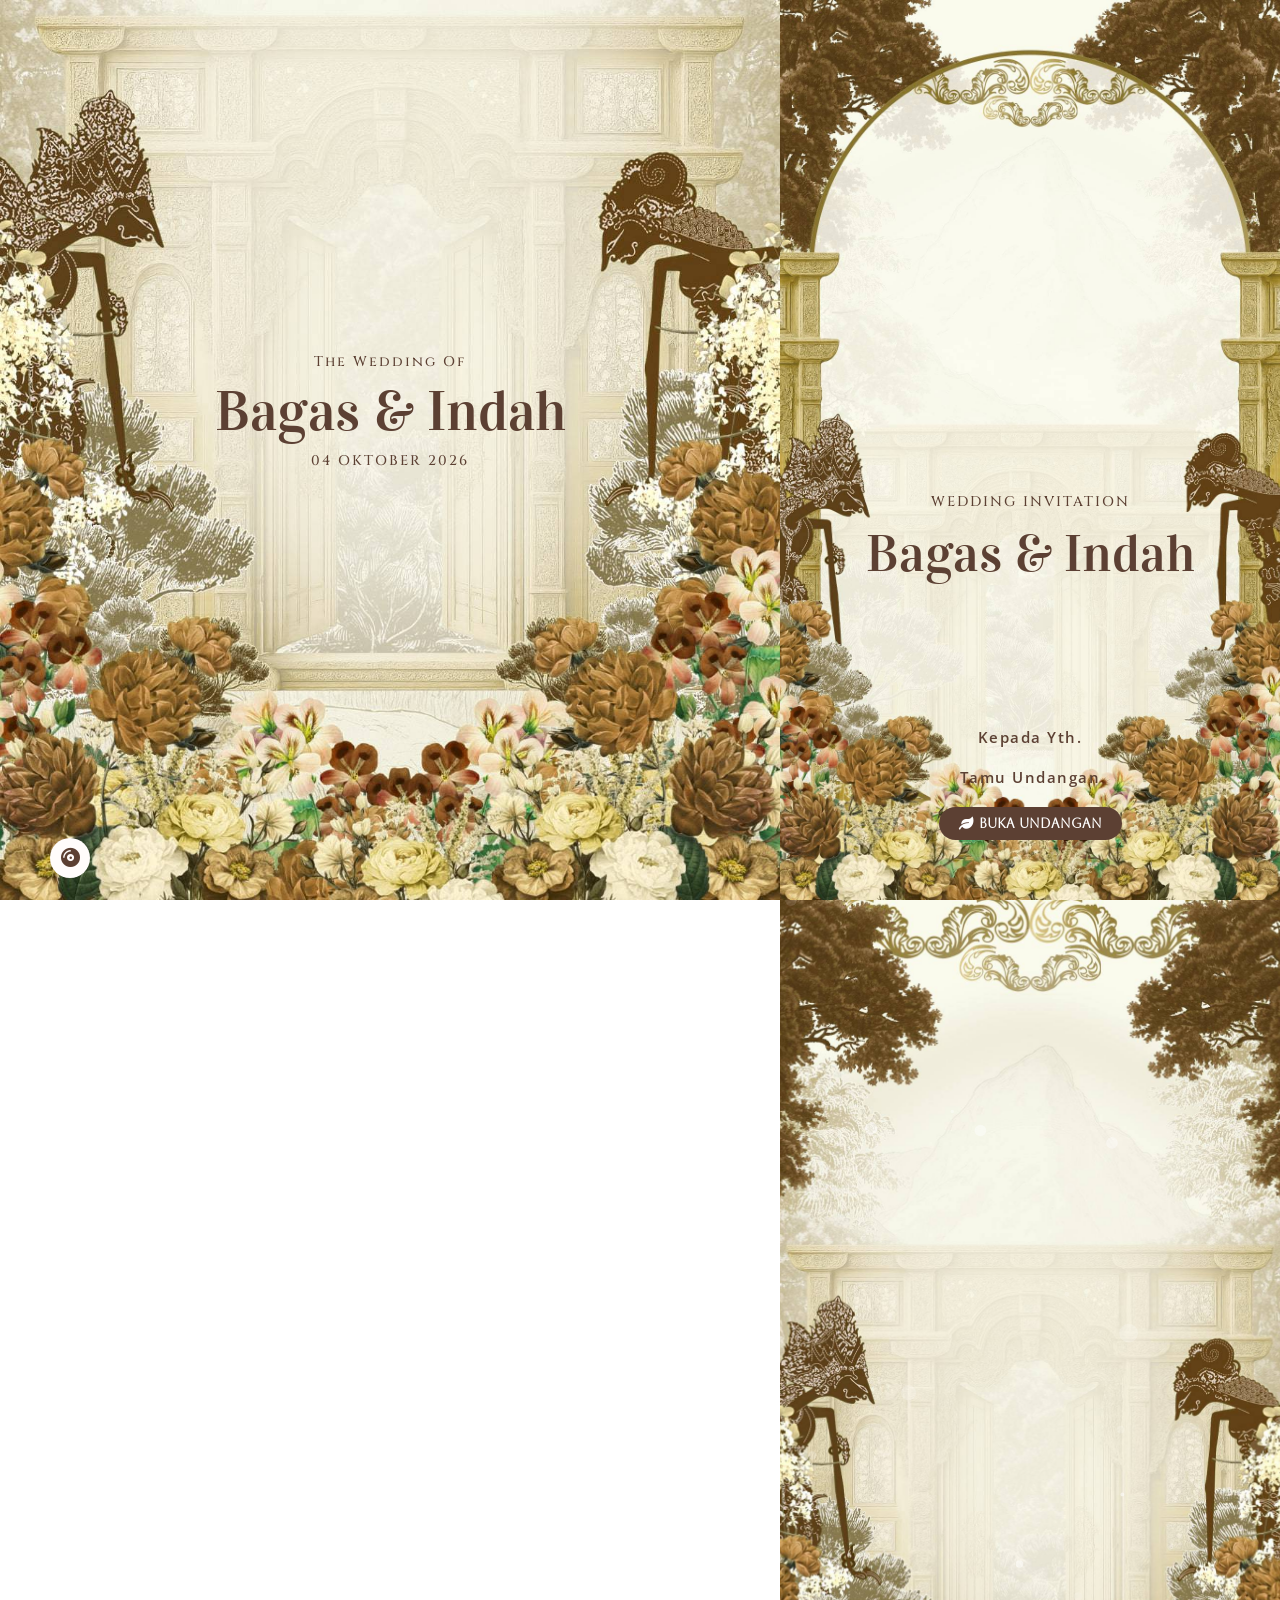
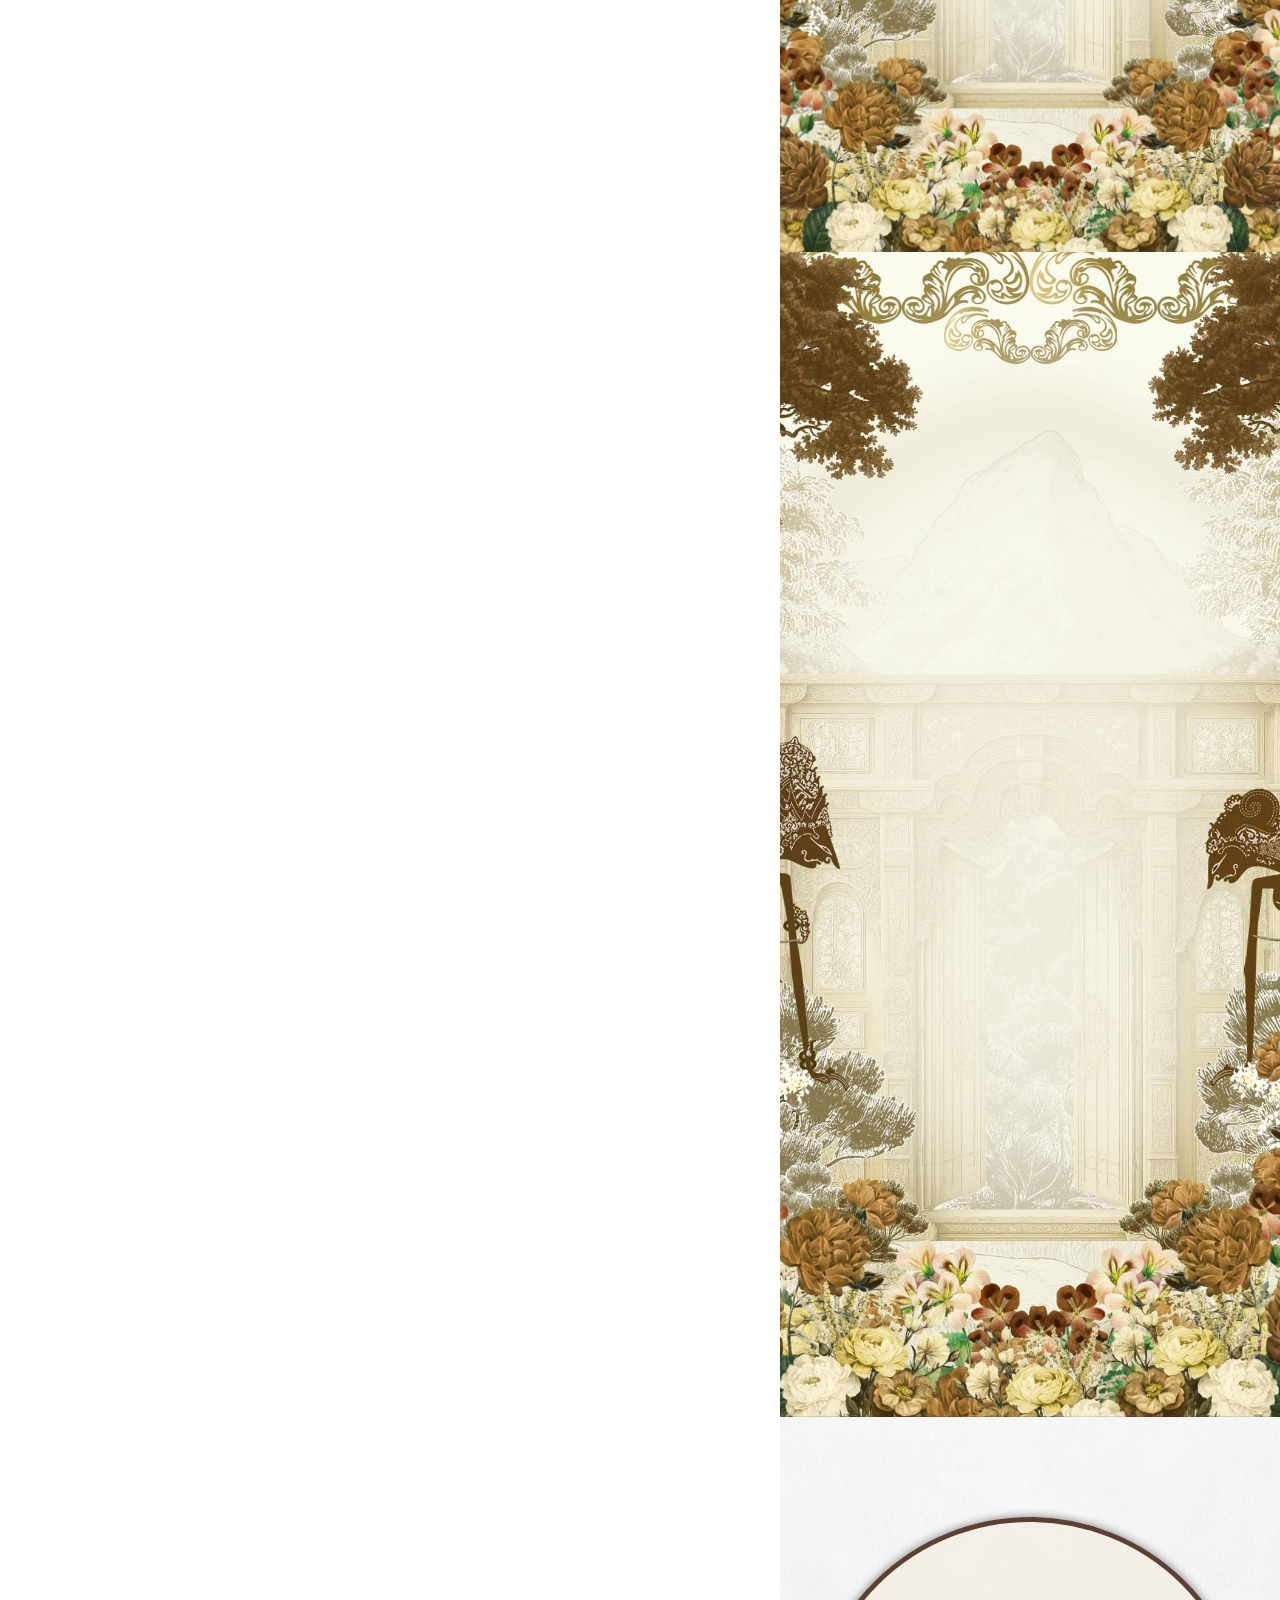
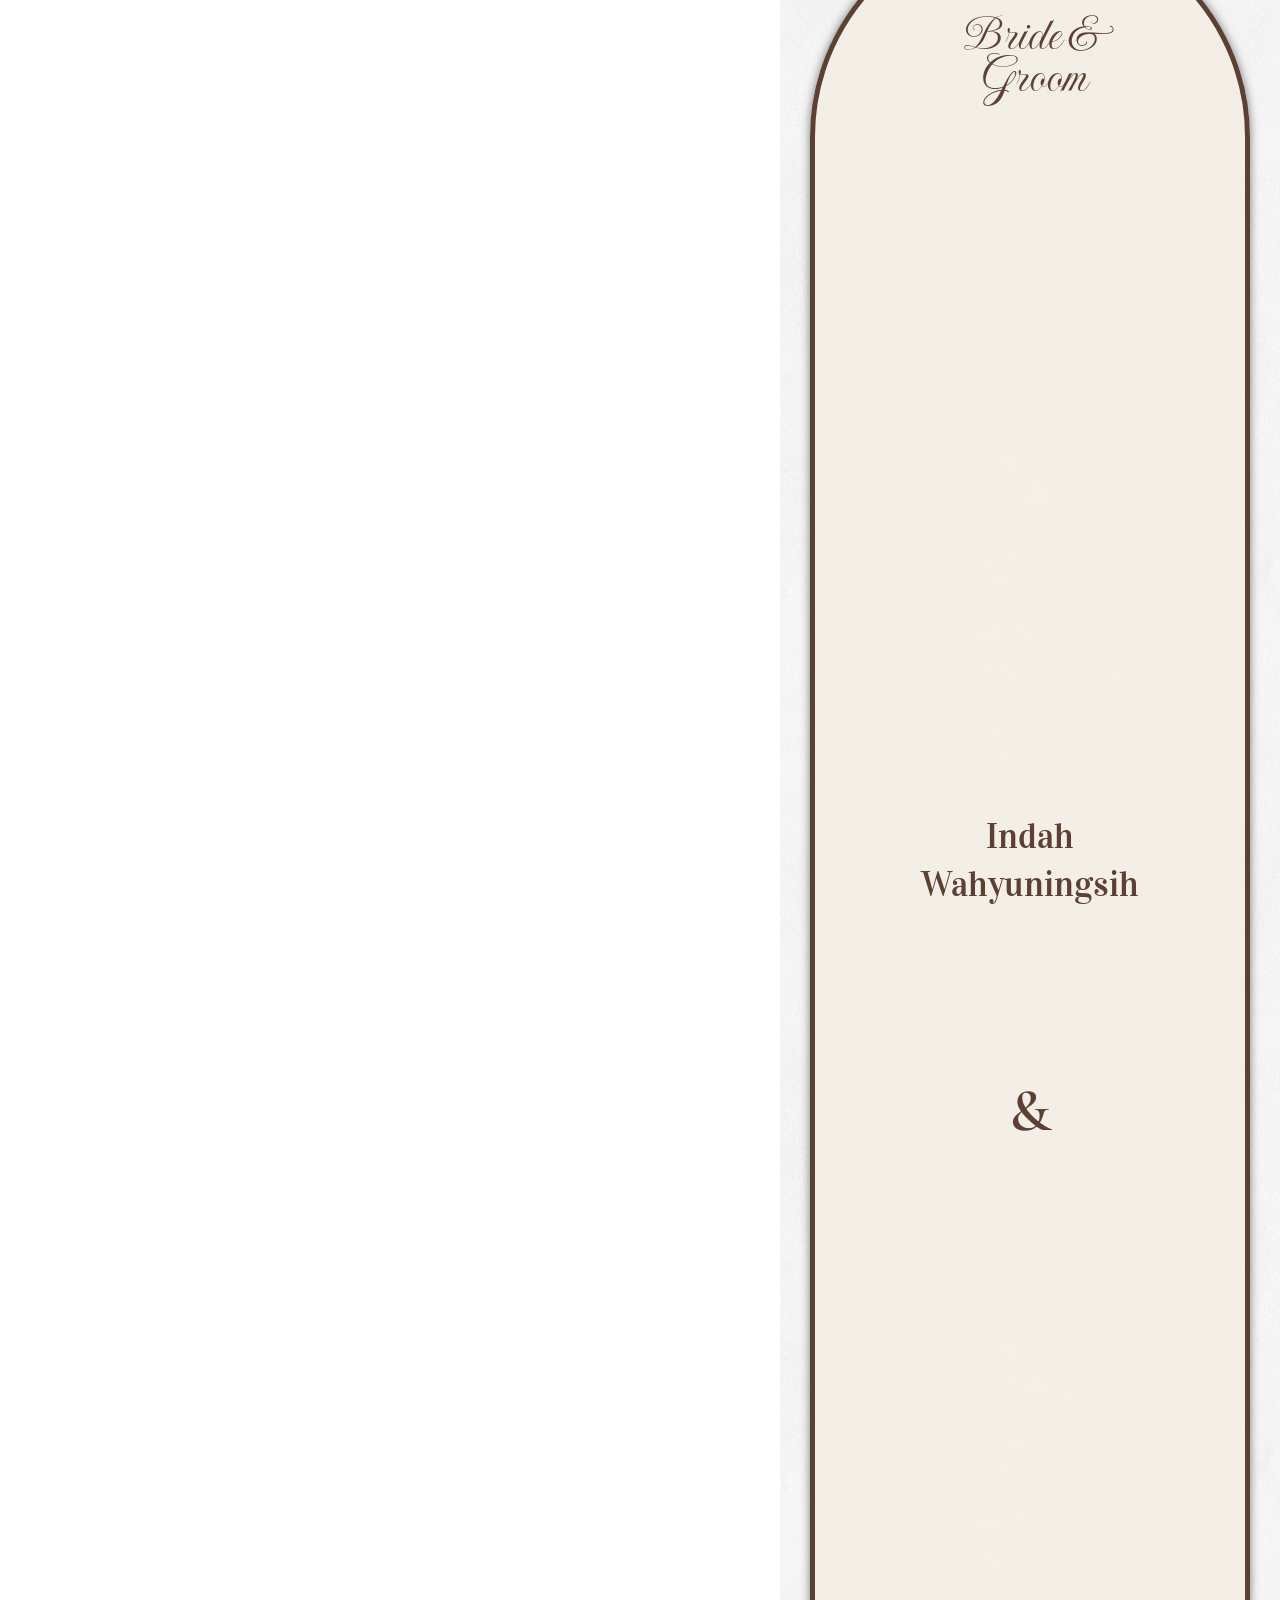
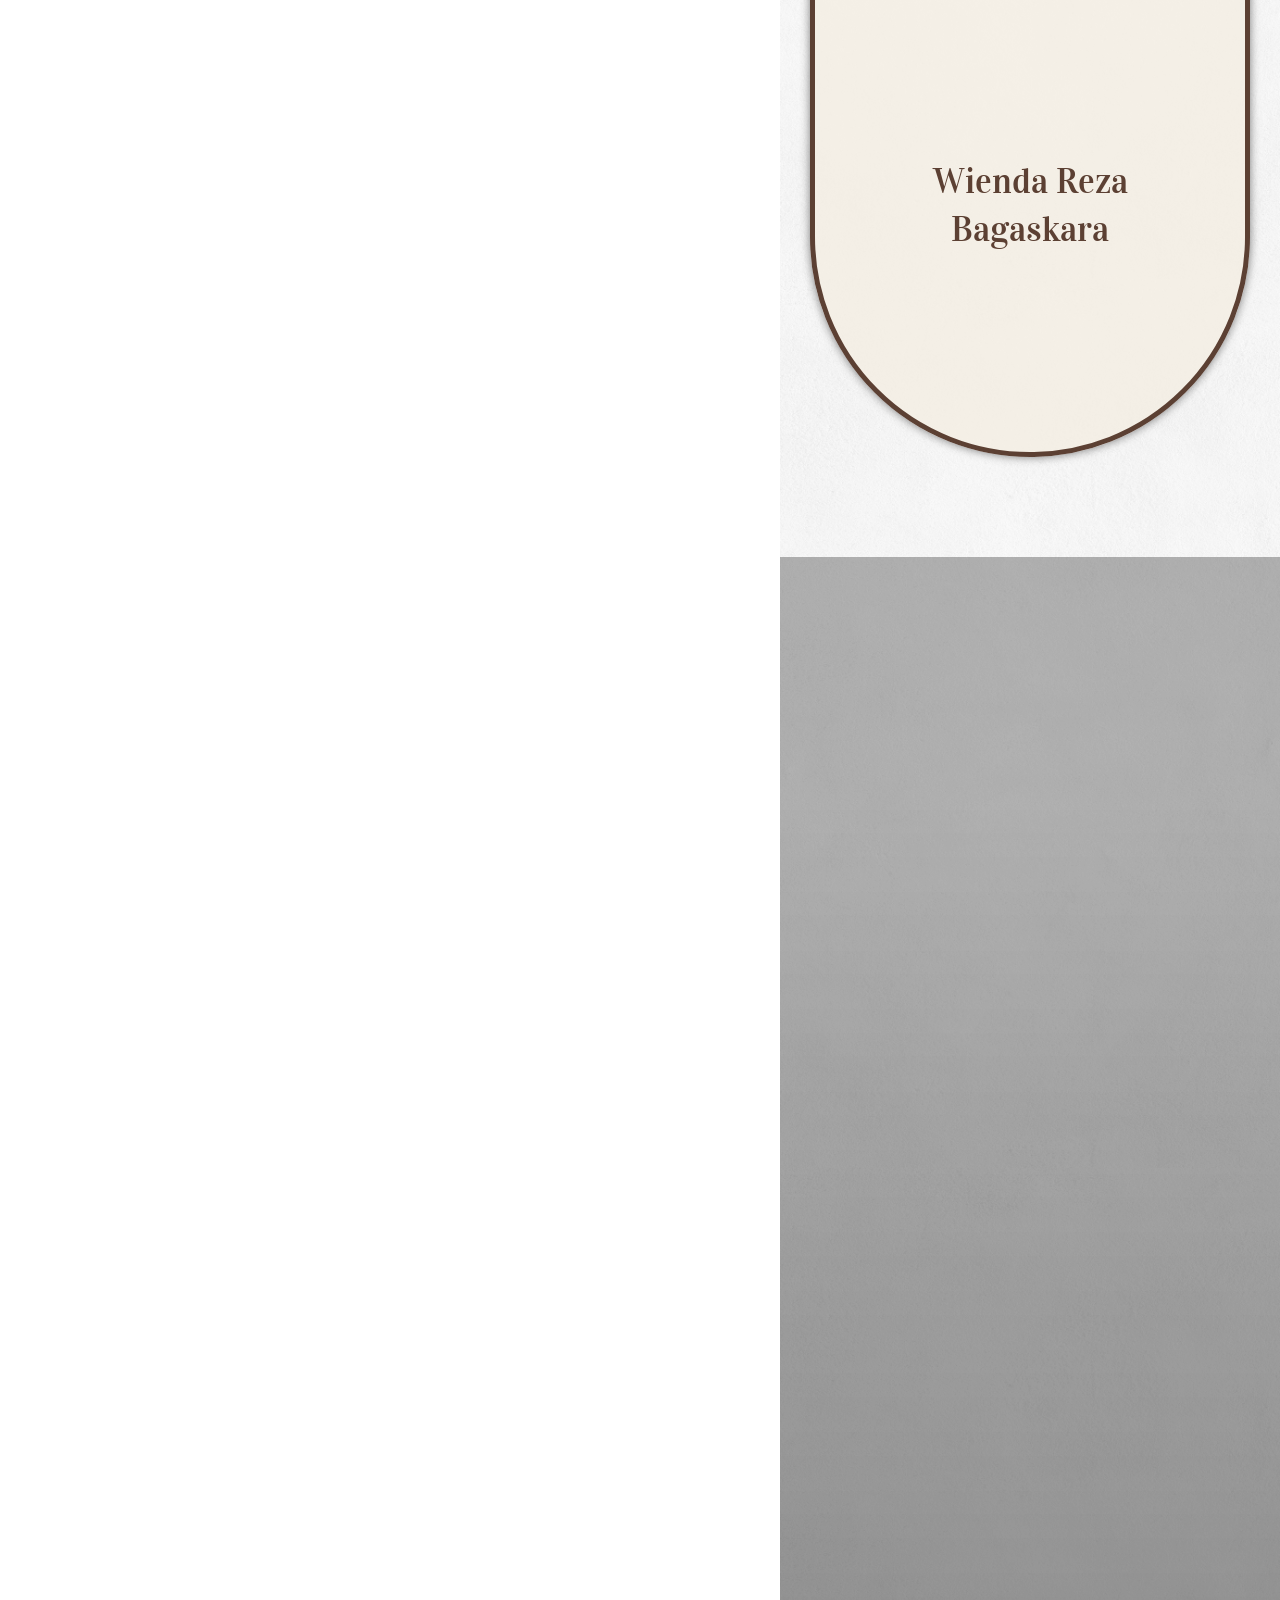
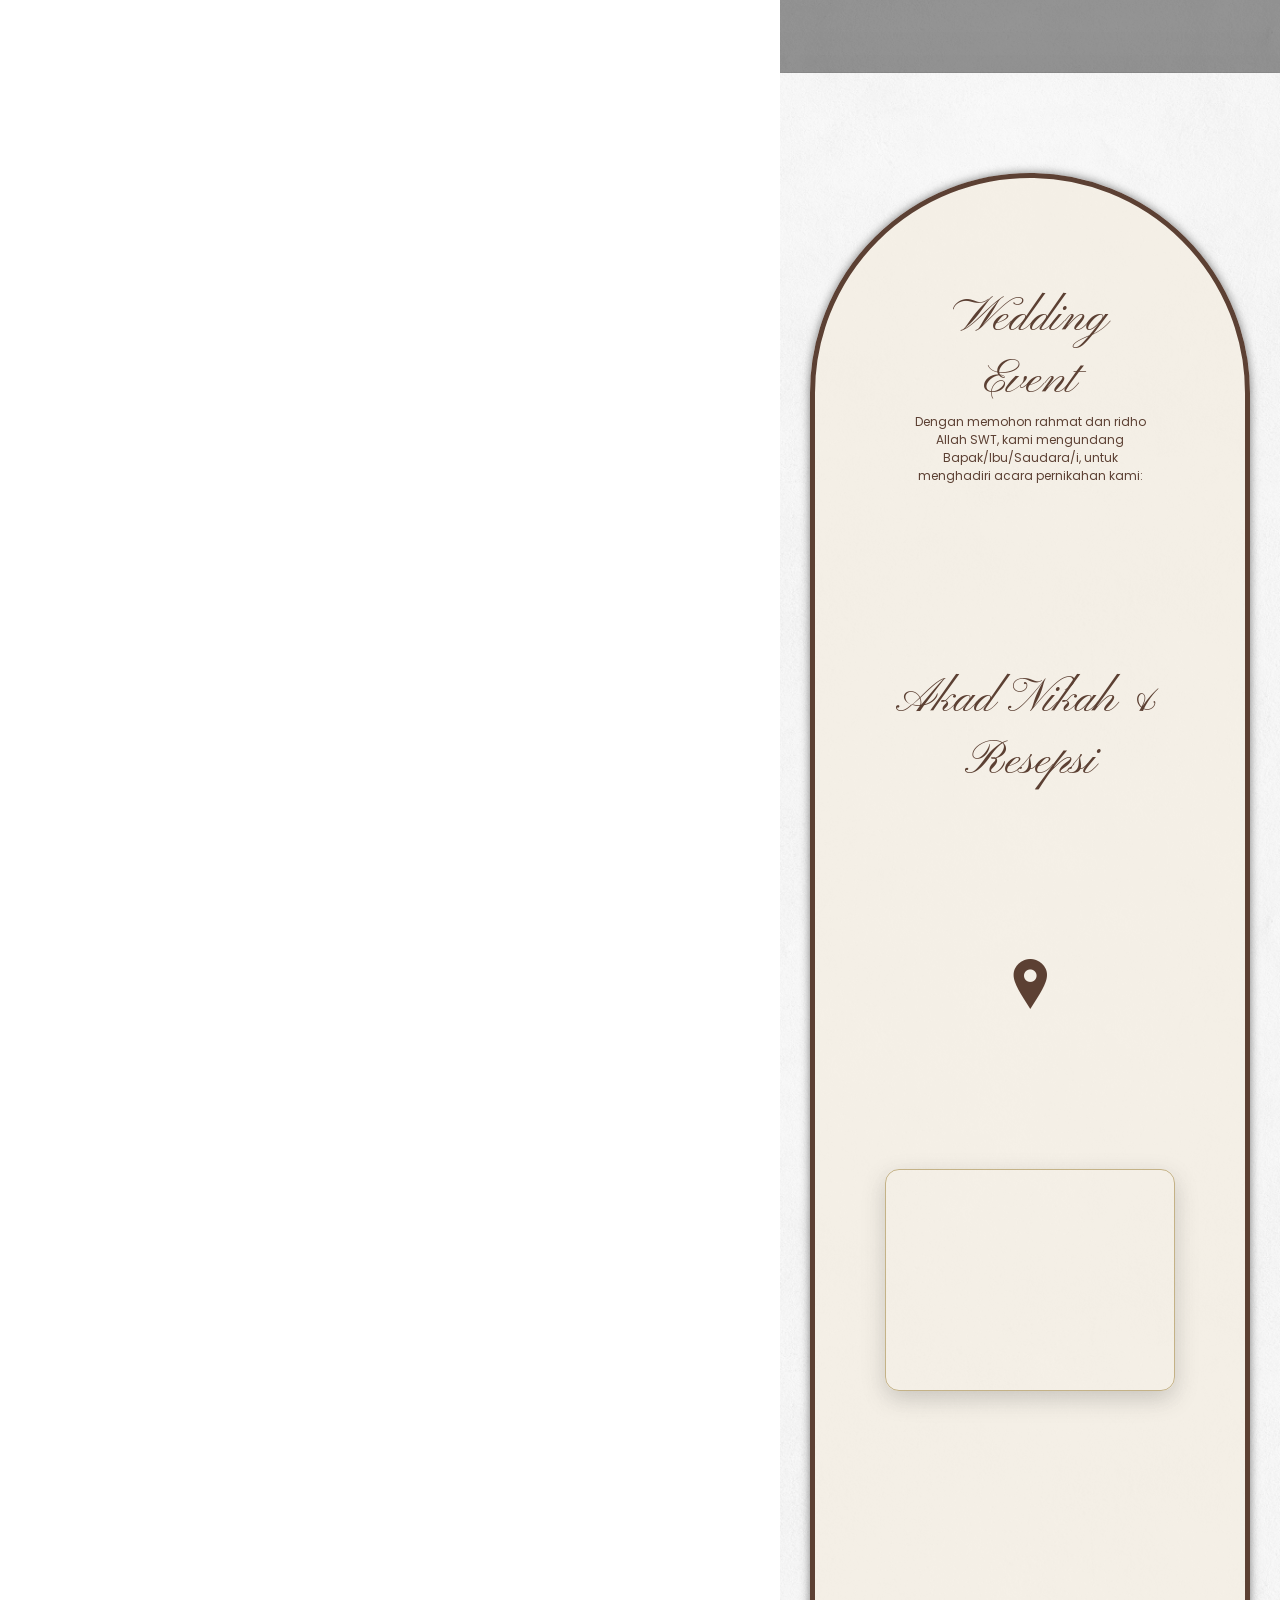
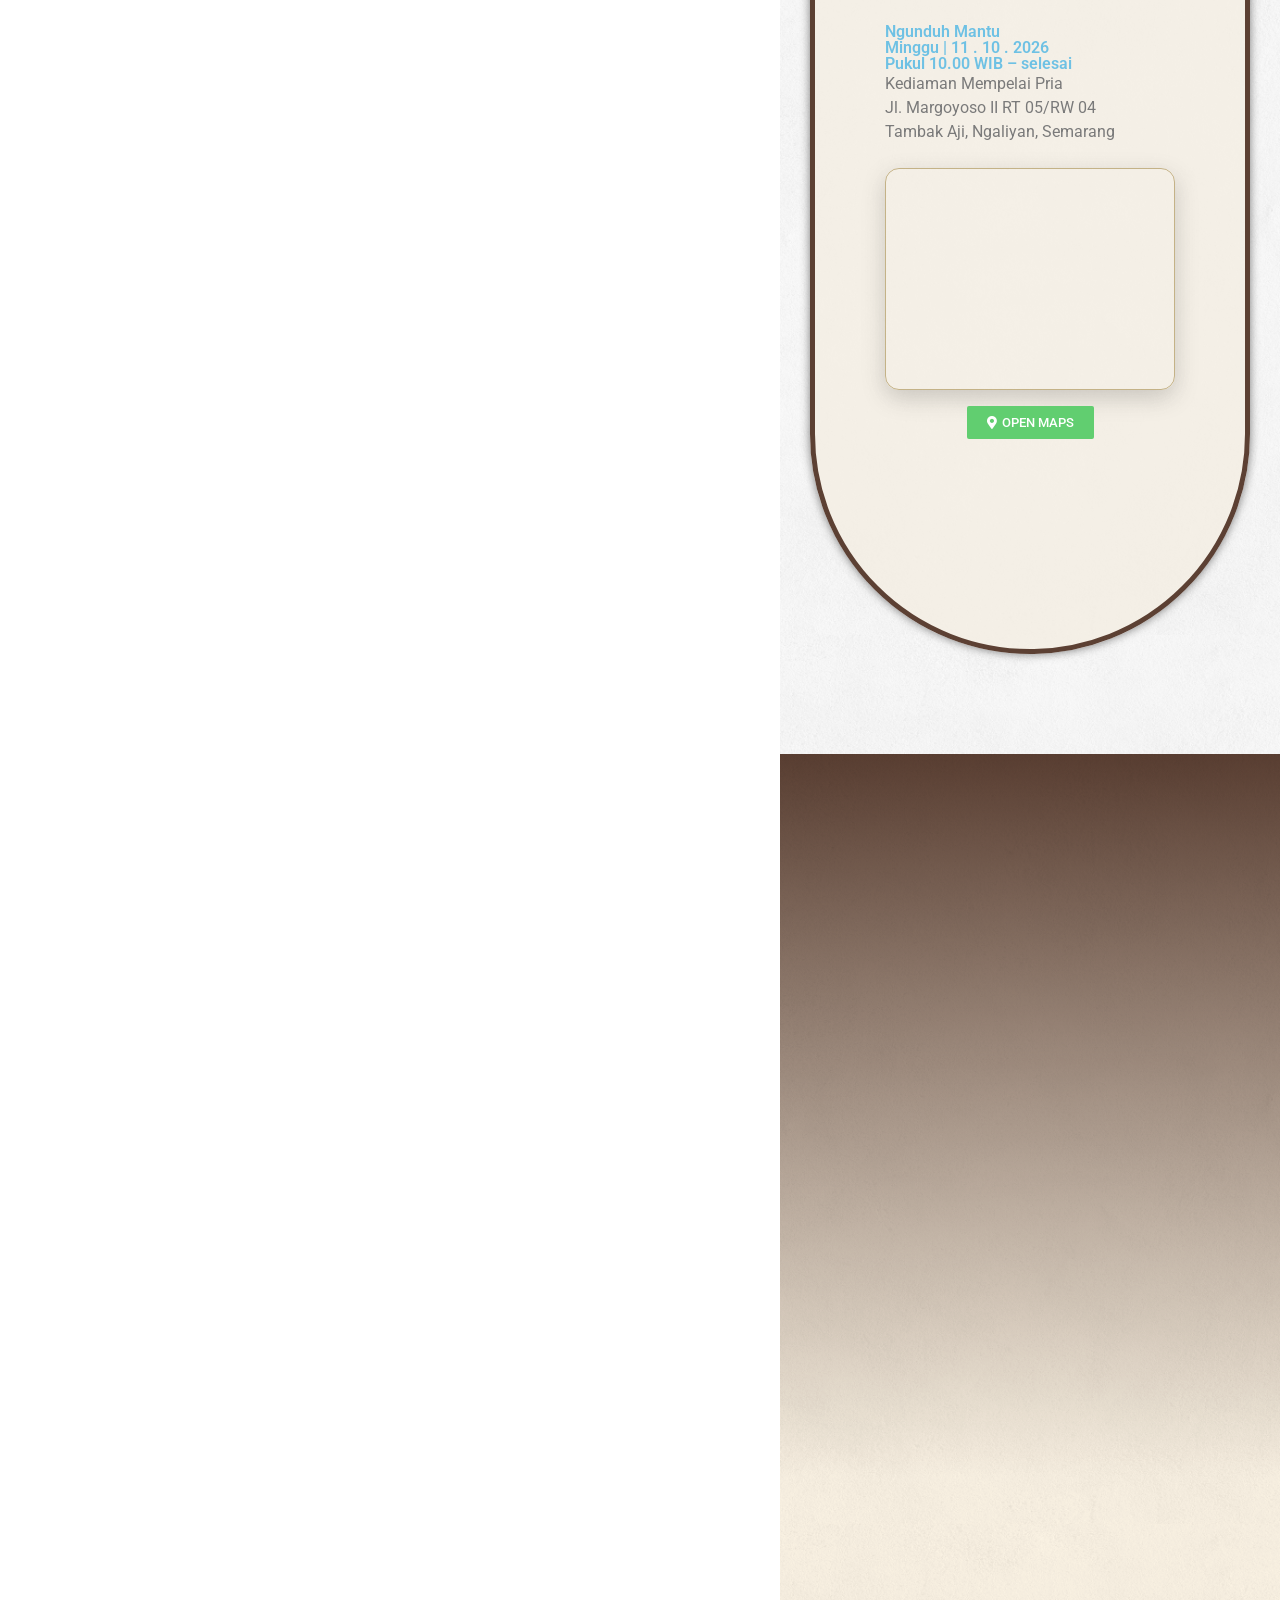
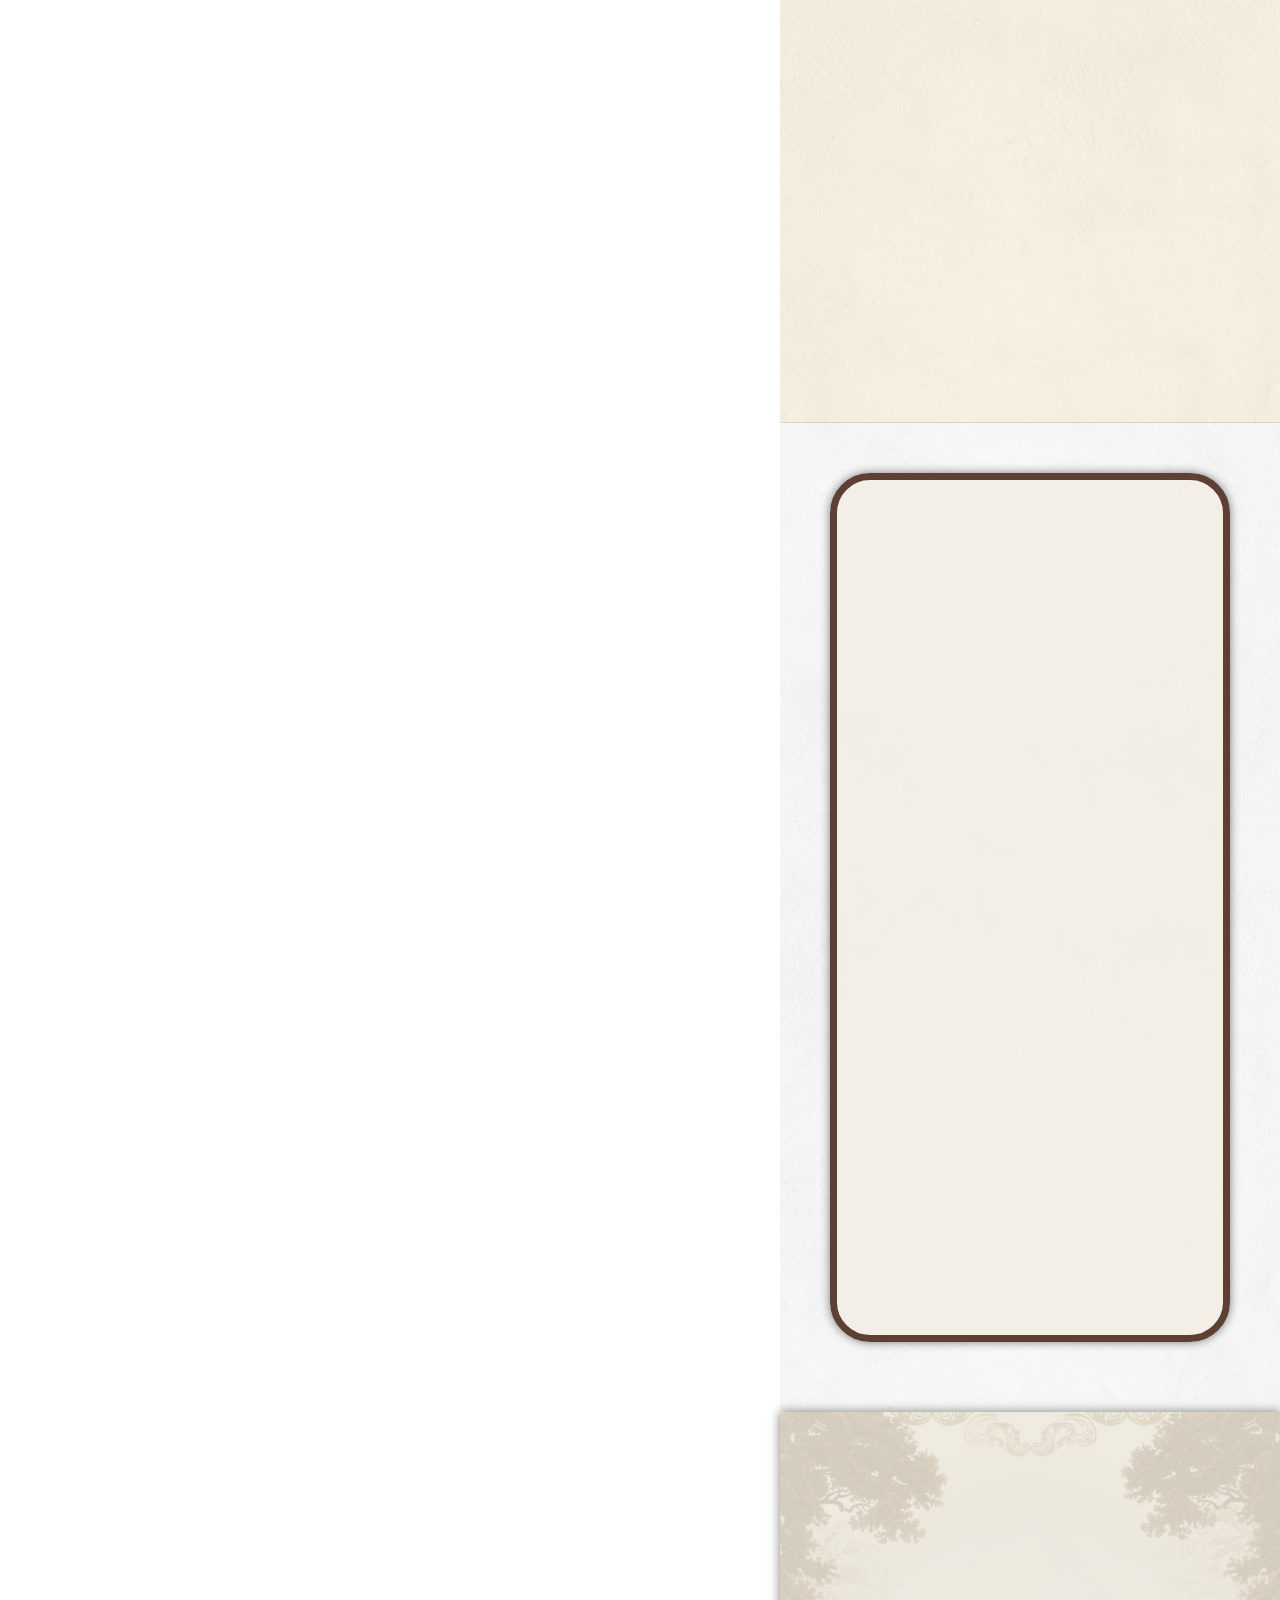
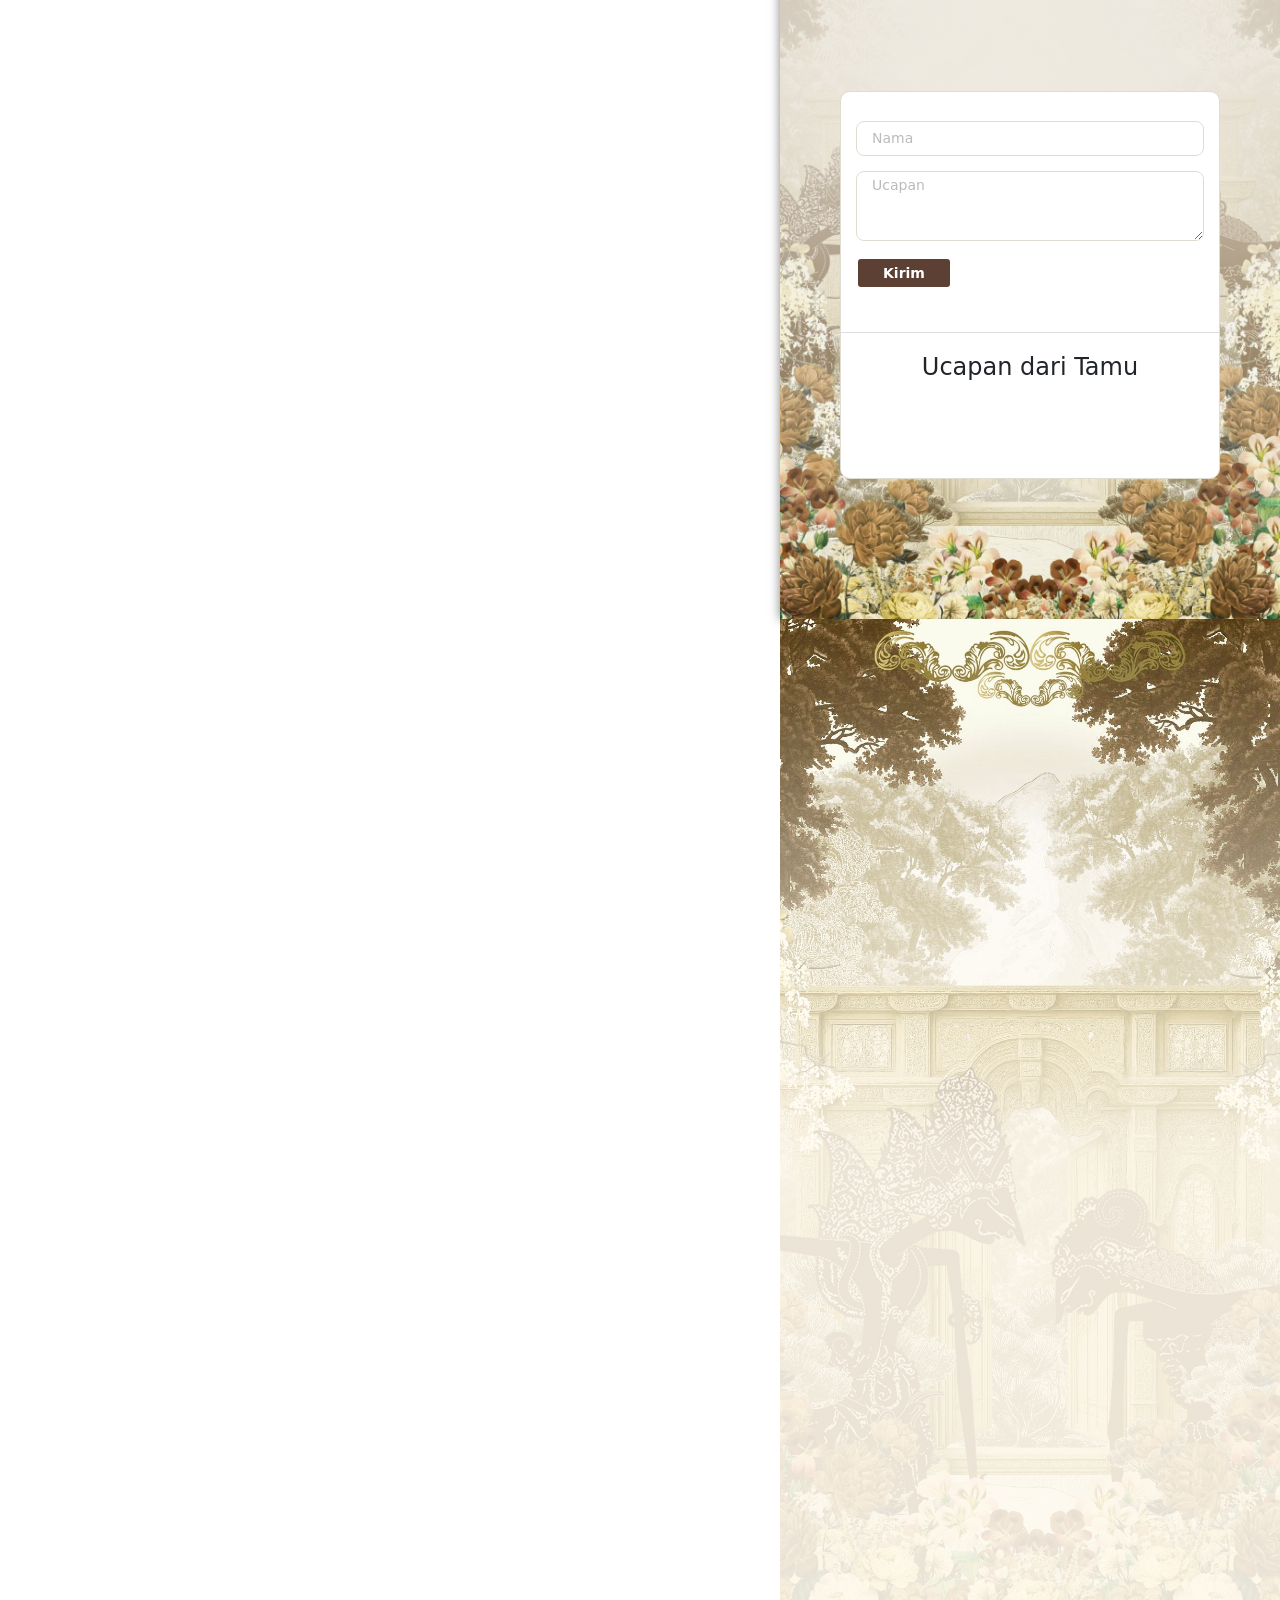
==== commit e457e2d0: "update" ====
--- a/index.html
+++ b/index.html
@@ -4037,8 +4037,8 @@
 		typeof flexibility !== "undefined" && flexibility(document.documentElement);
 		//# sourceURL=astra-flexibility-js-after
 	</script>
-	<script src="../wp-includes/js/jquery/jquery.min.js" id="jquery-core-js"></script>
-	<script src="../wp-includes/js/jquery/jquery-migrate.min.js" id="jquery-migrate-js"></script>
+	<script src="wp-includes/js/jquery/jquery.min.js" id="jquery-core-js"></script>
+	<script src="wp-includes/js/jquery/jquery-migrate.min.js" id="jquery-migrate-js"></script>
 	<script src="wp-content/plugins/elementor/assets/lib/font-awesome/js/v4-shims.min.js"
 		id="font-awesome-4-shim-js"></script>
 	<link rel="https://api.w.org/" href="wp-json/" />
@@ -4161,6 +4161,31 @@
 			width: 100% !important;
 			max-width: 420px;
 			margin: 0 auto;
+		}
+		#ajaib-btnCover,
+		#ajaib-btnCover.elementor-invisible {
+			visibility: visible !important;
+			opacity: 1 !important;
+			animation: none !important;
+			transform: none !important;
+			position: relative;
+			z-index: 5;
+			cursor: pointer;
+		}
+		#ajaib-cover > .elementor-container,
+		#ajaib-cover .elementor-widget-wrap.elementor-element-populated {
+			min-height: 100dvh;
+		}
+		#ajaib-cover .elementor-widget-wrap.elementor-element-populated {
+			display: flex;
+			flex-direction: column;
+			justify-content: flex-end;
+			box-sizing: border-box;
+		}
+		#ajaib-cover .elementor-element-64c8aa9b {
+			--spacer-size: 0px !important;
+			flex: 1 1 auto;
+			min-height: 24px;
 		}
 	</style>
 </head>
@@ -4276,14 +4301,13 @@
 												</h2>
 											</div>
 										</div>
-										<div class="elementor-element elementor-element-4c26d90f elementor-align-center lw-sticky-section-no elementor-invisible elementor-widget elementor-widget-button"
+										<div class="elementor-element elementor-element-4c26d90f elementor-align-center lw-sticky-section-no elementor-widget elementor-widget-button"
 											data-id="4c26d90f" data-element_type="widget" data-e-type="widget"
 											id="ajaib-btnCover"
-											data-settings="{&quot;_animation&quot;:&quot;fadeInUp&quot;,&quot;_animation_delay&quot;:200}"
 											data-widget_type="button.default">
 											<div class="elementor-widget-container">
 												<div class="elementor-button-wrapper">
-													<a class="elementor-button elementor-size-xs" role="button">
+													<a class="elementor-button elementor-size-xs" role="button" href="#">
 														<span class="elementor-button-content-wrapper">
 															<span class="elementor-button-icon">
 																<i aria-hidden="true" class="fas fa-leaf"></i> </span>
@@ -6144,7 +6168,7 @@
 			document.addEventListener(event, lazyloadRunObserver);
 		});
 	</script>
-	<script src="../wp-includes/js/comment-reply.min.js" id="comment-reply-js" async data-wp-strategy="async"
+	<script src="wp-includes/js/comment-reply.min.js" id="comment-reply-js" async data-wp-strategy="async"
 		fetchpriority="low"></script>
 	<script id="astra-theme-js-js-extra">
 		var astra = { "break_point": "921", "isRtl": "", "is_scroll_to_id": "1", "is_scroll_to_top": "", "is_header_footer_builder_active": "1", "responsive_cart_click": "flyout", "is_dark_palette": "" };
@@ -6167,7 +6191,7 @@
 		id="elementor-webpack-runtime-js"></script>
 	<script src="wp-content/plugins/elementor/assets/js/frontend-modules.min.js"
 		id="elementor-frontend-modules-js"></script>
-	<script src="../wp-includes/js/jquery/ui/core.min.js" id="jquery-ui-core-js"></script>
+	<script src="wp-includes/js/jquery/ui/core.min.js" id="jquery-ui-core-js"></script>
 	<script id="elementor-frontend-js-before">
 		var elementorFrontendConfig = { "environmentMode": { "edit": false, "wpPreview": false, "isScriptDebug": false }, "i18n": { "shareOnFacebook": "Share on Facebook", "shareOnTwitter": "Share on Twitter", "pinIt": "Pin it", "download": "Download", "downloadImage": "Download image", "fullscreen": "Fullscreen", "zoom": "Zoom", "share": "Share", "playVideo": "Play Video", "previous": "Previous", "next": "Next", "close": "Close", "a11yCarouselPrevSlideMessage": "Previous slide", "a11yCarouselNextSlideMessage": "Next slide", "a11yCarouselFirstSlideMessage": "This is the first slide", "a11yCarouselLastSlideMessage": "This is the last slide", "a11yCarouselPaginationBulletMessage": "Go to slide" }, "is_rtl": false, "breakpoints": { "xs": 0, "sm": 480, "md": 768, "lg": 1025, "xl": 1440, "xxl": 1600 }, "responsive": { "breakpoints": { "mobile": { "label": "Mobile Portrait", "value": 767, "default_value": 767, "direction": "max", "is_enabled": true }, "mobile_extra": { "label": "Mobile Landscape", "value": 880, "default_value": 880, "direction": "max", "is_enabled": false }, "tablet": { "label": "Tablet Portrait", "value": 1024, "default_value": 1024, "direction": "max", "is_enabled": true }, "tablet_extra": { "label": "Tablet Landscape", "value": 1200, "default_value": 1200, "direction": "max", "is_enabled": false }, "laptop": { "label": "Laptop", "value": 1366, "default_value": 1366, "direction": "max", "is_enabled": false }, "widescreen": { "label": "Widescreen", "value": 2400, "default_value": 2400, "direction": "min", "is_enabled": false } }, "hasCustomBreakpoints": false }, "version": "3.35.4", "is_static": false, "experimentalFeatures": { "additional_custom_breakpoints": true, "container": true, "theme_builder_v2": true, "nested-elements": true, "home_screen": true, "global_classes_should_enforce_capabilities": true, "e_variables": true, "cloud-library": true, "e_opt_in_v4_page": true, "e_components": true, "e_interactions": true, "e_editor_one": true, "import-export-customization": true, "e_pro_variables": true }, "urls": { "assets": "https:\/\/invite.leafitation.com\/wp-content\/plugins\/elementor\/assets\/", "ajaxurl": "https:\/\/invite.leafitation.com\/wp-admin\/admin-ajax.php", "uploadUrl": "https:\/\/invite.leafitation.com\/wp-content\/uploads" }, "nonces": { "floatingButtonsClickTracking": "39d0f8f7e7" }, "swiperClass": "swiper", "settings": { "page": [], "editorPreferences": [] }, "kit": { "active_breakpoints": ["viewport_mobile", "viewport_tablet"], "global_image_lightbox": "yes", "lightbox_enable_counter": "yes", "lightbox_enable_fullscreen": "yes", "lightbox_enable_zoom": "yes", "lightbox_enable_share": "yes", "lightbox_title_src": "title", "lightbox_description_src": "description" }, "post": { "id": 14975, "title": "Vintage%20Jawa%2004%20Foto%20-%20leafitation.com", "excerpt": "", "featuredImage": false } };
 		//# sourceURL=elementor-frontend-js-before
@@ -6191,8 +6215,8 @@
 		id="master-addons-particles-js"></script>
 	<script src="wp-content/plugins/elementor-pro/assets/js/webpack-pro.runtime.min.js"
 		id="elementor-pro-webpack-runtime-js"></script>
-	<script src="../wp-includes/js/dist/hooks.min.js" id="wp-hooks-js"></script>
-	<script src="../wp-includes/js/dist/i18n.min.js" id="wp-i18n-js"></script>
+	<script src="wp-includes/js/dist/hooks.min.js" id="wp-hooks-js"></script>
+	<script src="wp-includes/js/dist/i18n.min.js" id="wp-i18n-js"></script>
 	<script id="wp-i18n-js-after">
 		wp.i18n.setLocaleData({ 'text direction\u0004ltr': ['ltr'] });
 		//# sourceURL=wp-i18n-js-after
@@ -6227,9 +6251,58 @@
 		const a = JSON.parse(document.getElementById("wp-emoji-settings").textContent), o = (window._wpemojiSettings = a, "wpEmojiSettingsSupports"), s = ["flag", "emoji"]; function i(e) { try { var t = { supportTests: e, timestamp: (new Date).valueOf() }; sessionStorage.setItem(o, JSON.stringify(t)) } catch (e) { } } function c(e, t, n) { e.clearRect(0, 0, e.canvas.width, e.canvas.height), e.fillText(t, 0, 0); t = new Uint32Array(e.getImageData(0, 0, e.canvas.width, e.canvas.height).data); e.clearRect(0, 0, e.canvas.width, e.canvas.height), e.fillText(n, 0, 0); const a = new Uint32Array(e.getImageData(0, 0, e.canvas.width, e.canvas.height).data); return t.every((e, t) => e === a[t]) } function p(e, t) { e.clearRect(0, 0, e.canvas.width, e.canvas.height), e.fillText(t, 0, 0); var n = e.getImageData(16, 16, 1, 1); for (let e = 0; e < n.data.length; e++)if (0 !== n.data[e]) return !1; return !0 } function u(e, t, n, a) { switch (t) { case "flag": return n(e, "\ud83c\udff3\ufe0f\u200d\u26a7\ufe0f", "\ud83c\udff3\ufe0f\u200b\u26a7\ufe0f") ? !1 : !n(e, "\ud83c\udde8\ud83c\uddf6", "\ud83c\udde8\u200b\ud83c\uddf6") && !n(e, "\ud83c\udff4\udb40\udc67\udb40\udc62\udb40\udc65\udb40\udc6e\udb40\udc67\udb40\udc7f", "\ud83c\udff4\u200b\udb40\udc67\u200b\udb40\udc62\u200b\udb40\udc65\u200b\udb40\udc6e\u200b\udb40\udc67\u200b\udb40\udc7f"); case "emoji": return !a(e, "\ud83e\u1fac8") }return !1 } function f(e, t, n, a) { let r; const o = (r = "undefined" != typeof WorkerGlobalScope && self instanceof WorkerGlobalScope ? new OffscreenCanvas(300, 150) : document.createElement("canvas")).getContext("2d", { willReadFrequently: !0 }), s = (o.textBaseline = "top", o.font = "600 32px Arial", {}); return e.forEach(e => { s[e] = t(o, e, n, a) }), s } function r(e) { var t = document.createElement("script"); t.src = e, t.defer = !0, document.head.appendChild(t) } a.supports = { everything: !0, everythingExceptFlag: !0 }, new Promise(t => { let n = function () { try { var e = JSON.parse(sessionStorage.getItem(o)); if ("object" == typeof e && "number" == typeof e.timestamp && (new Date).valueOf() < e.timestamp + 604800 && "object" == typeof e.supportTests) return e.supportTests } catch (e) { } return null }(); if (!n) { if ("undefined" != typeof Worker && "undefined" != typeof OffscreenCanvas && "undefined" != typeof URL && URL.createObjectURL && "undefined" != typeof Blob) try { var e = "postMessage(" + f.toString() + "(" + [JSON.stringify(s), u.toString(), c.toString(), p.toString()].join(",") + "));", a = new Blob([e], { type: "text/javascript" }); const r = new Worker(URL.createObjectURL(a), { name: "wpTestEmojiSupports" }); return void (r.onmessage = e => { i(n = e.data), r.terminate(), t(n) }) } catch (e) { } i(n = f(s, u, c, p)) } t(n) }).then(e => { for (const n in e) a.supports[n] = e[n], a.supports.everything = a.supports.everything && a.supports[n], "flag" !== n && (a.supports.everythingExceptFlag = a.supports.everythingExceptFlag && a.supports[n]); var t; a.supports.everythingExceptFlag = a.supports.everythingExceptFlag && !a.supports.flag, a.supports.everything || ((t = a.source || {}).concatemoji ? r(t.concatemoji) : t.wpemoji && t.twemoji && (r(t.twemoji), r(t.wpemoji))) });
 		//# sourceURL=wp-includes/js/wp-emoji-loader.min.js
 	</script>
-	<script defer=""
-		src="[data-uri]">
-		</script>
+	<script>
+		document.addEventListener('DOMContentLoaded', function () {
+			window.scrollTo(0, 0);
+
+			var tombolOpen = document.getElementById('ajaib-btnCover');
+			var cover = document.getElementById('ajaib-cover');
+			if (!tombolOpen) {
+				return;
+			}
+
+			function disableScrolling() {
+				var x = window.scrollX;
+				var y = window.scrollY;
+				window.onscroll = function () {
+					window.scrollTo(x, y);
+				};
+			}
+
+			function enableScrolling() {
+				window.onscroll = function () {};
+			}
+
+			function playAudio() {
+				var song = document.getElementById('song');
+				if (song) {
+					song.play().catch(function () {});
+				}
+			}
+
+			function openInvitation(e) {
+				if (e) {
+					e.preventDefault();
+				}
+				document.body.style.overflowY = 'unset';
+				document.body.style.height = '';
+				enableScrolling();
+				playAudio();
+				if (cover) {
+					cover.style.transition = 'opacity 0.5s ease';
+					cover.style.opacity = '0';
+					setTimeout(function () {
+						cover.style.display = 'none';
+					}, 500);
+				}
+			}
+
+			disableScrolling();
+			document.body.style.overflowY = 'hidden';
+			document.body.style.height = '100vh';
+			tombolOpen.addEventListener('click', openInvitation);
+		});
+	</script>
 	<style>
 		@import url("[data-uri]");
 	</style>
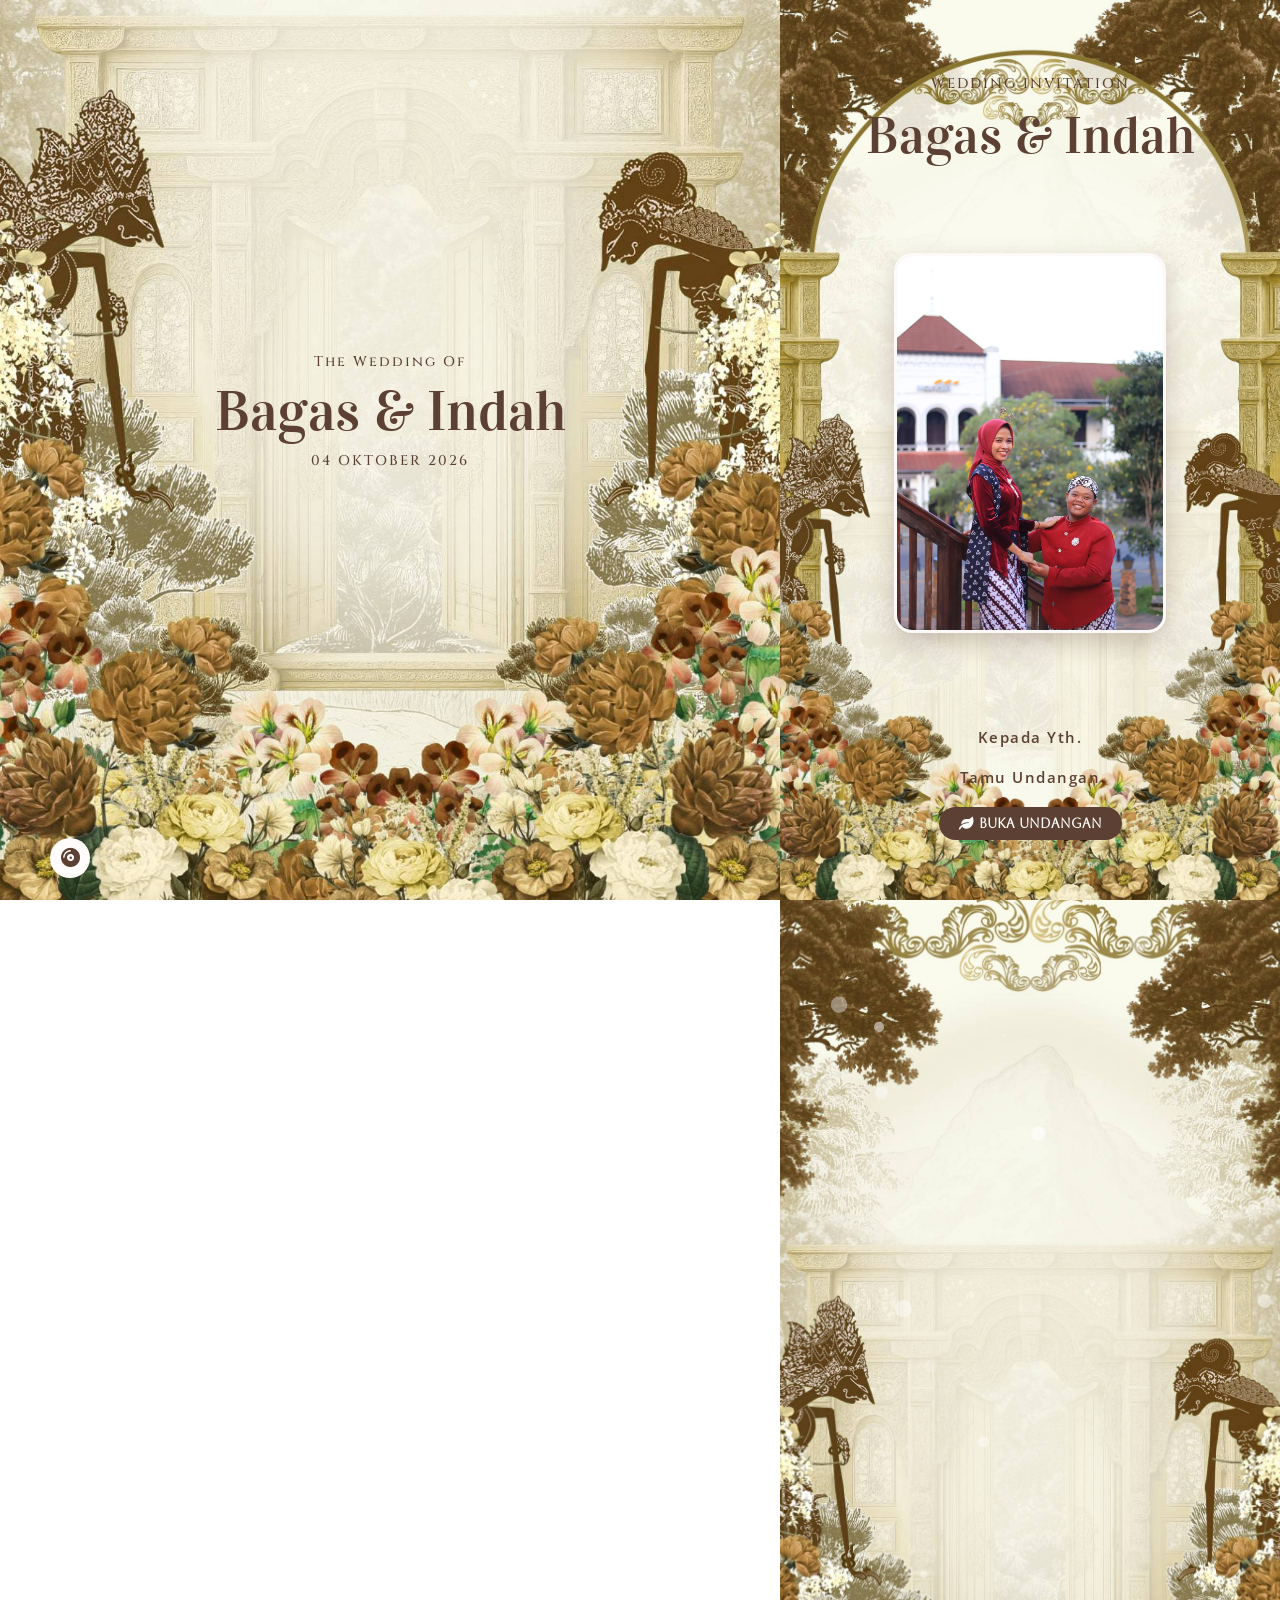
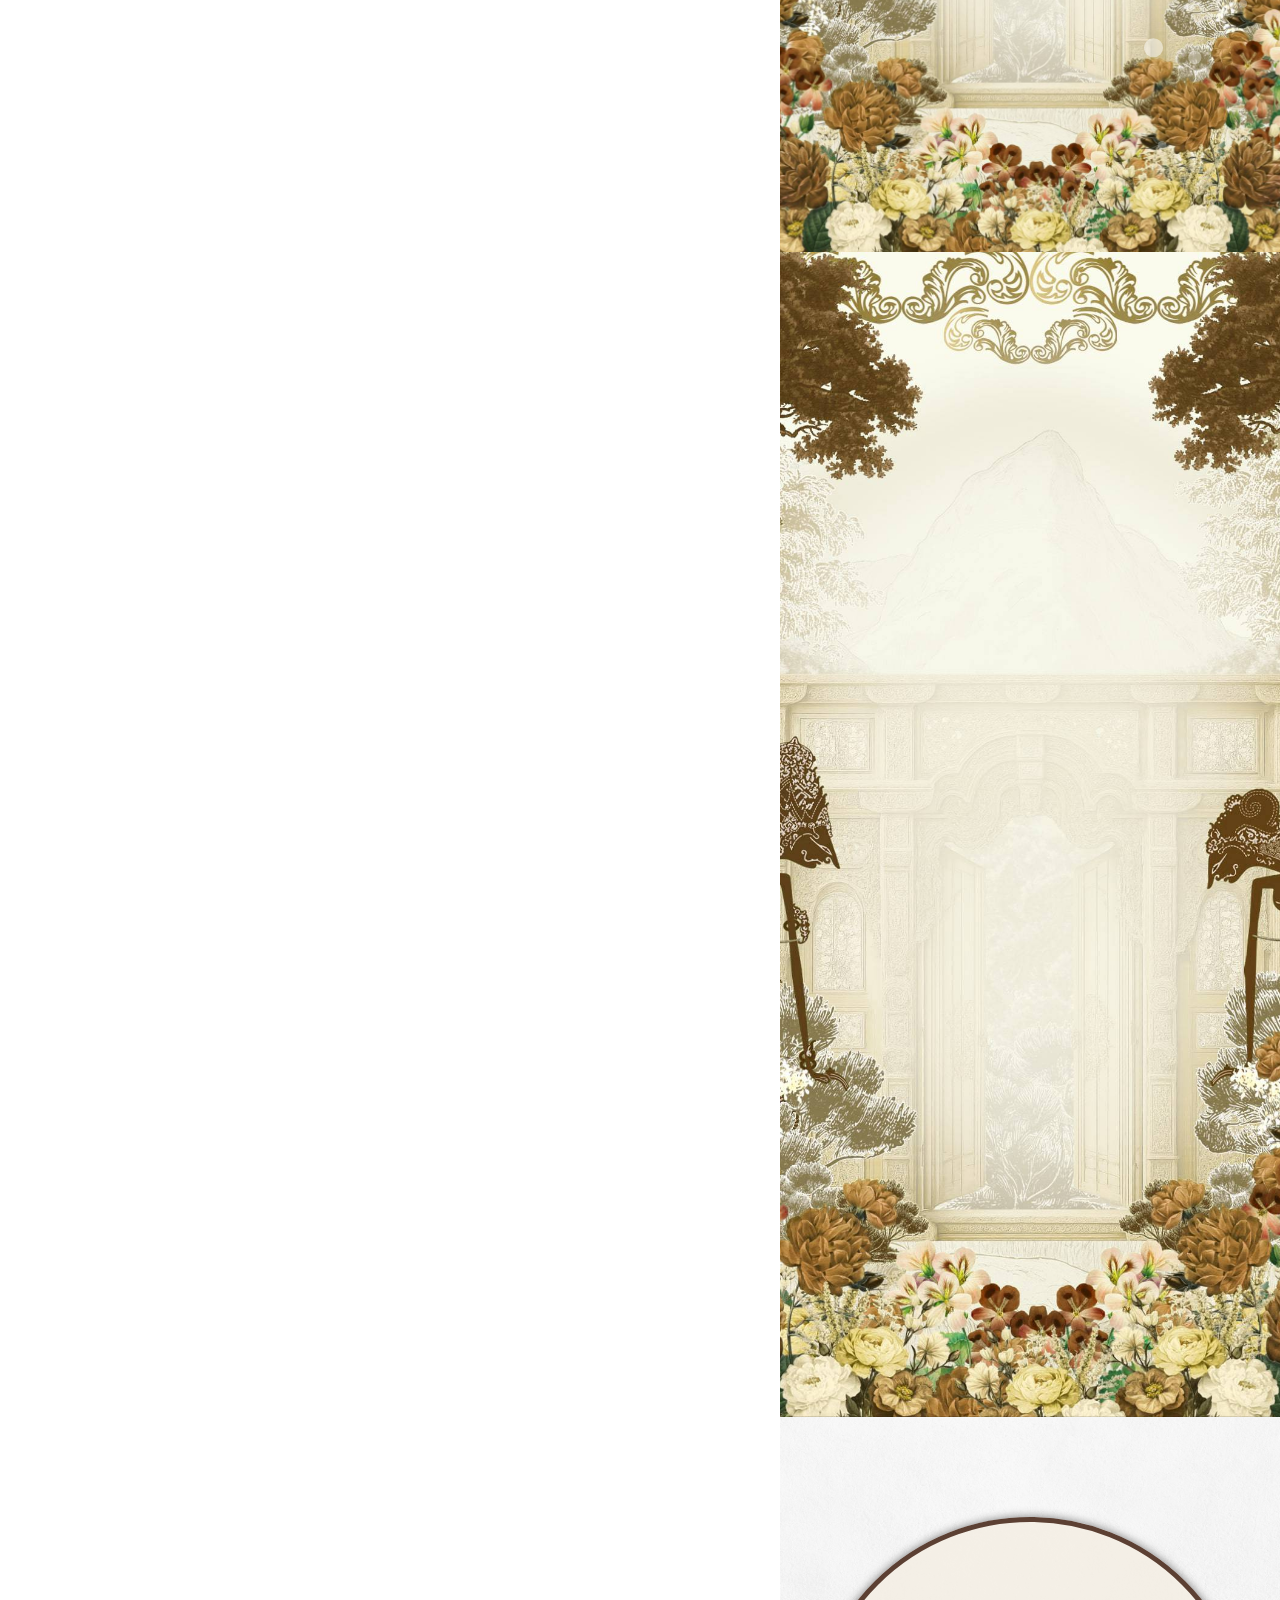
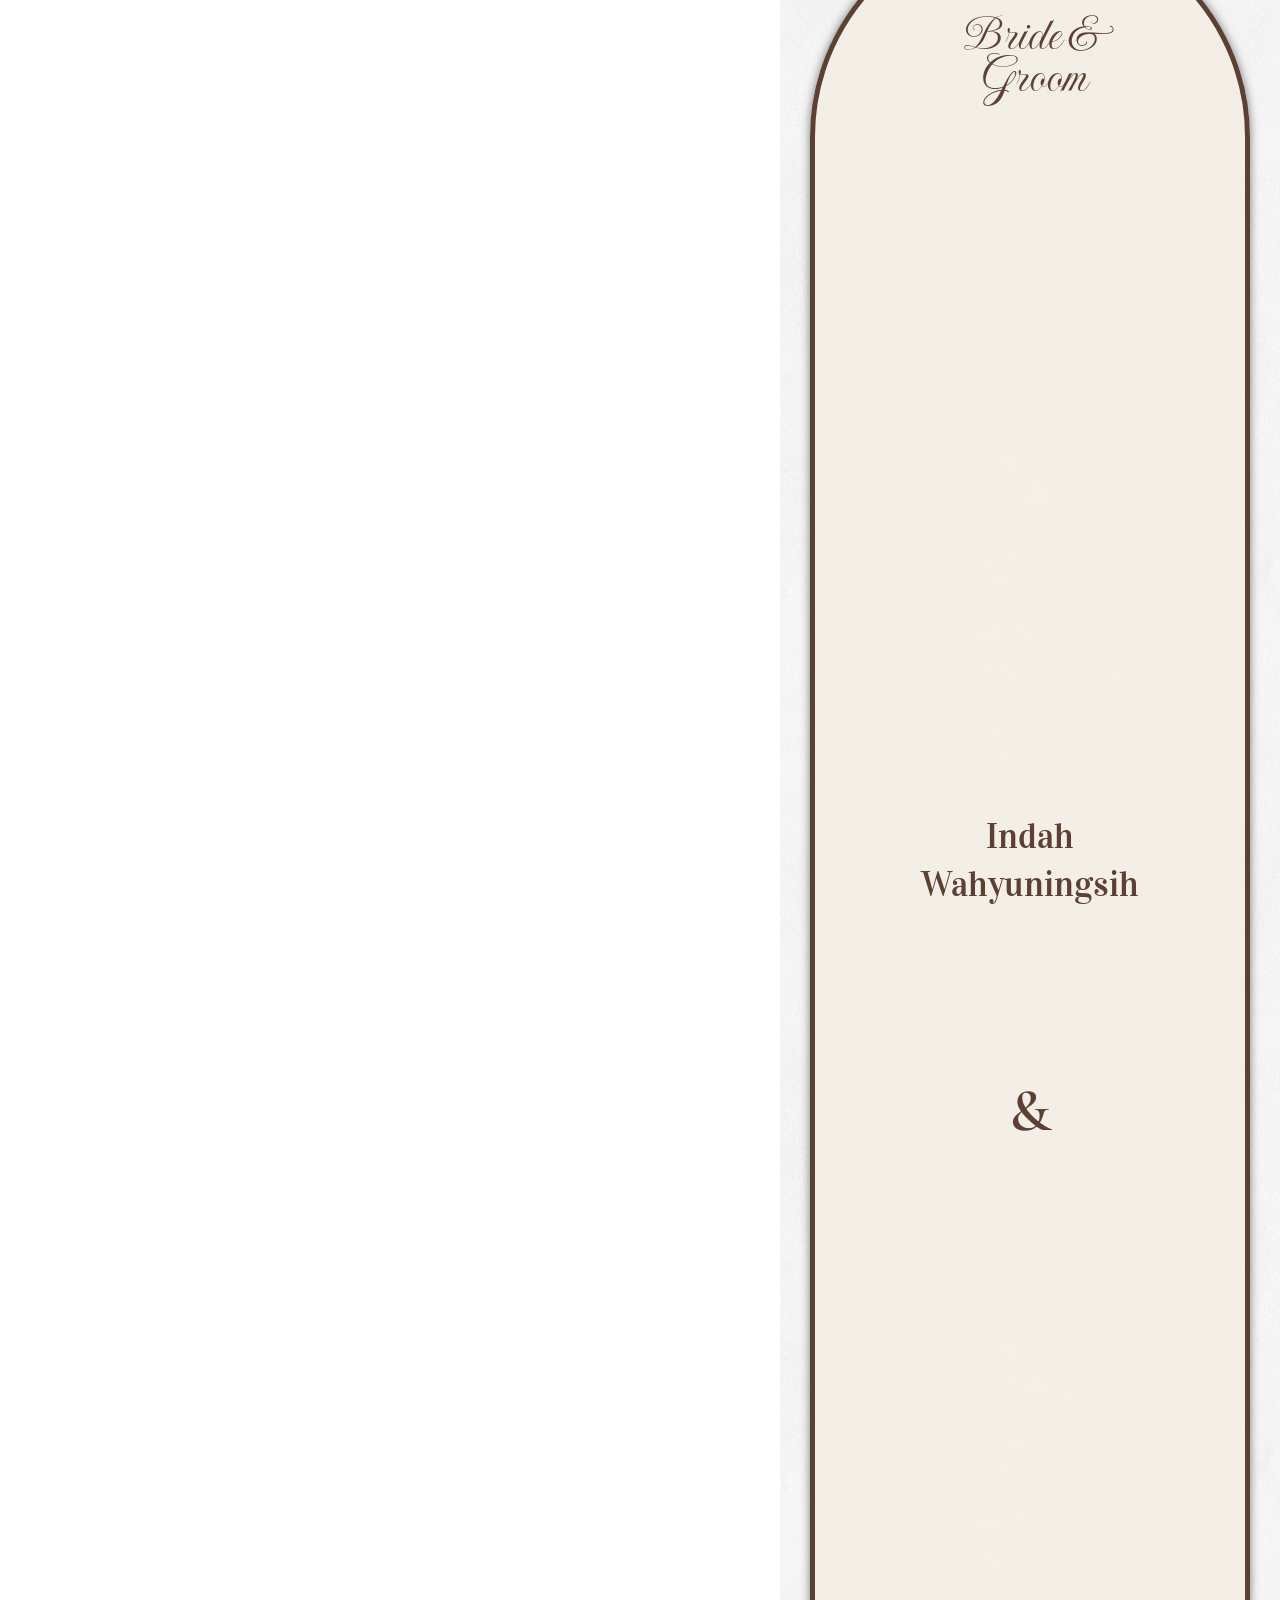
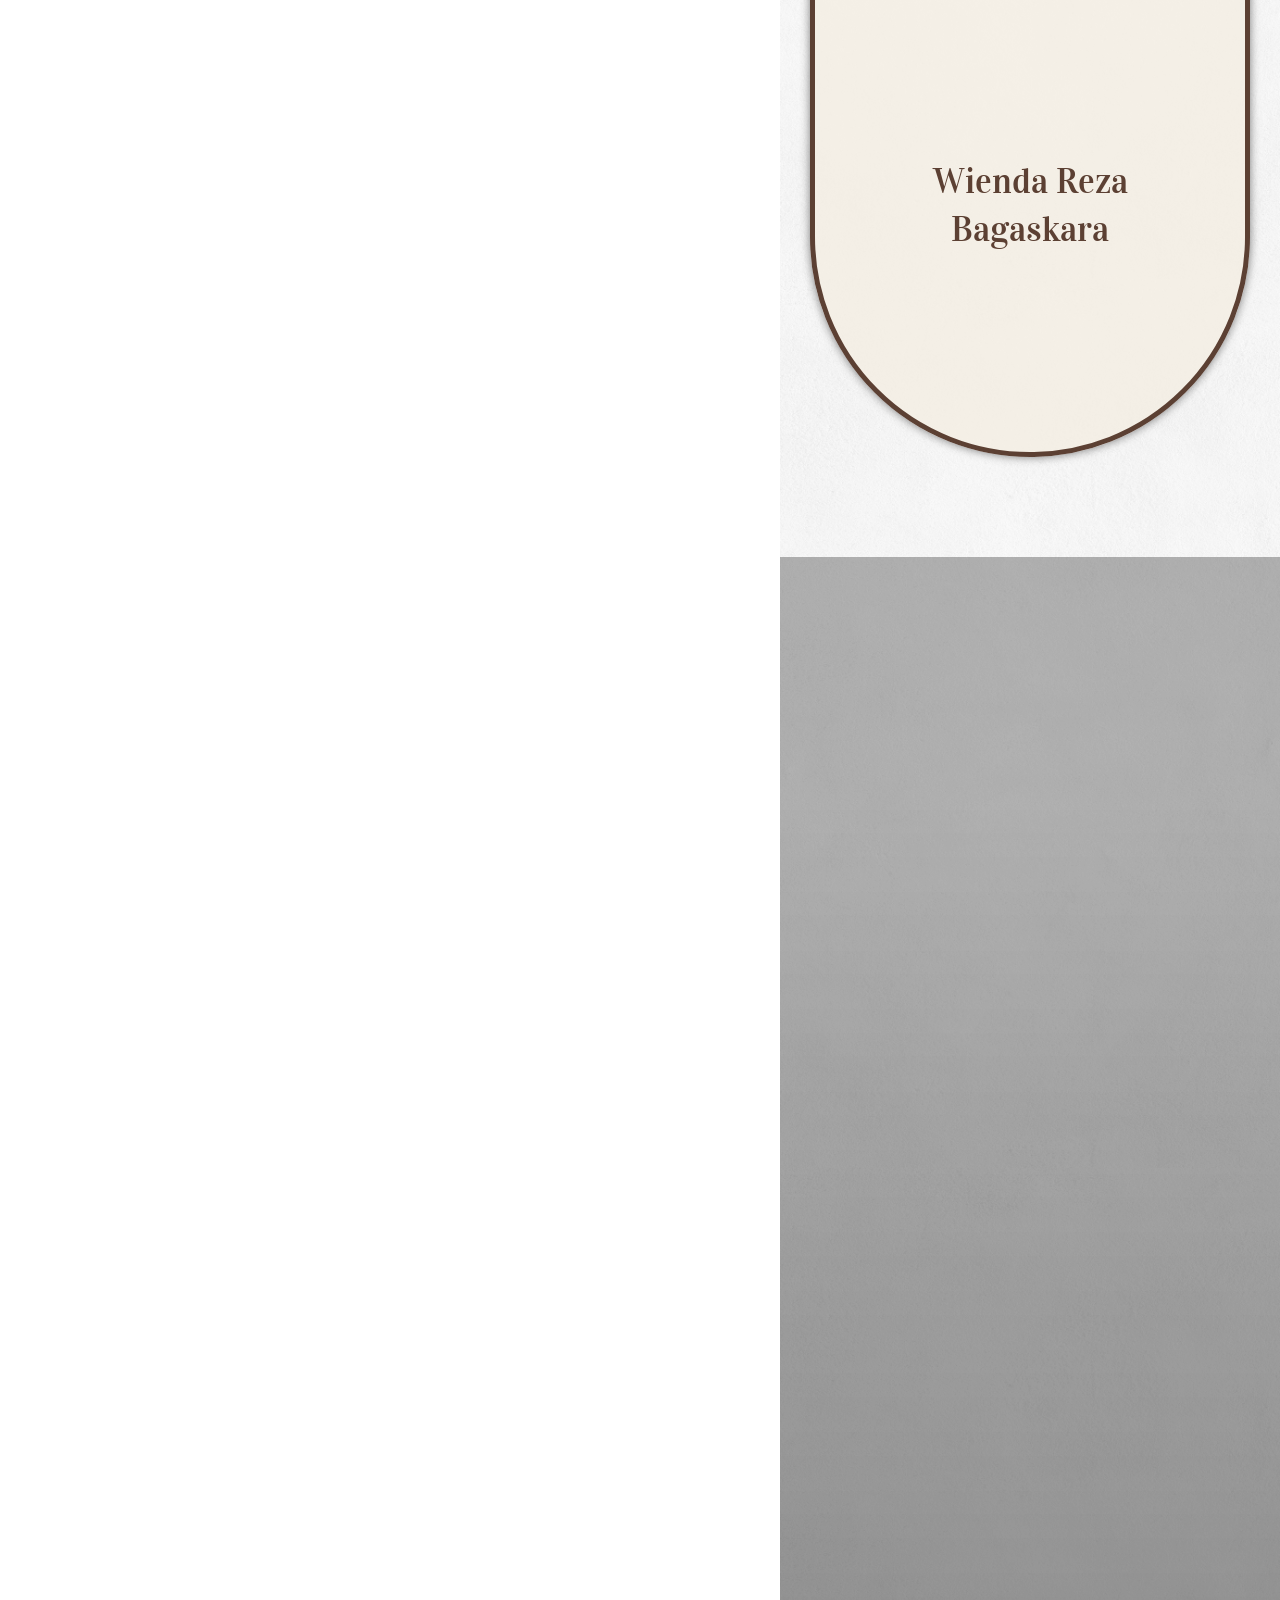
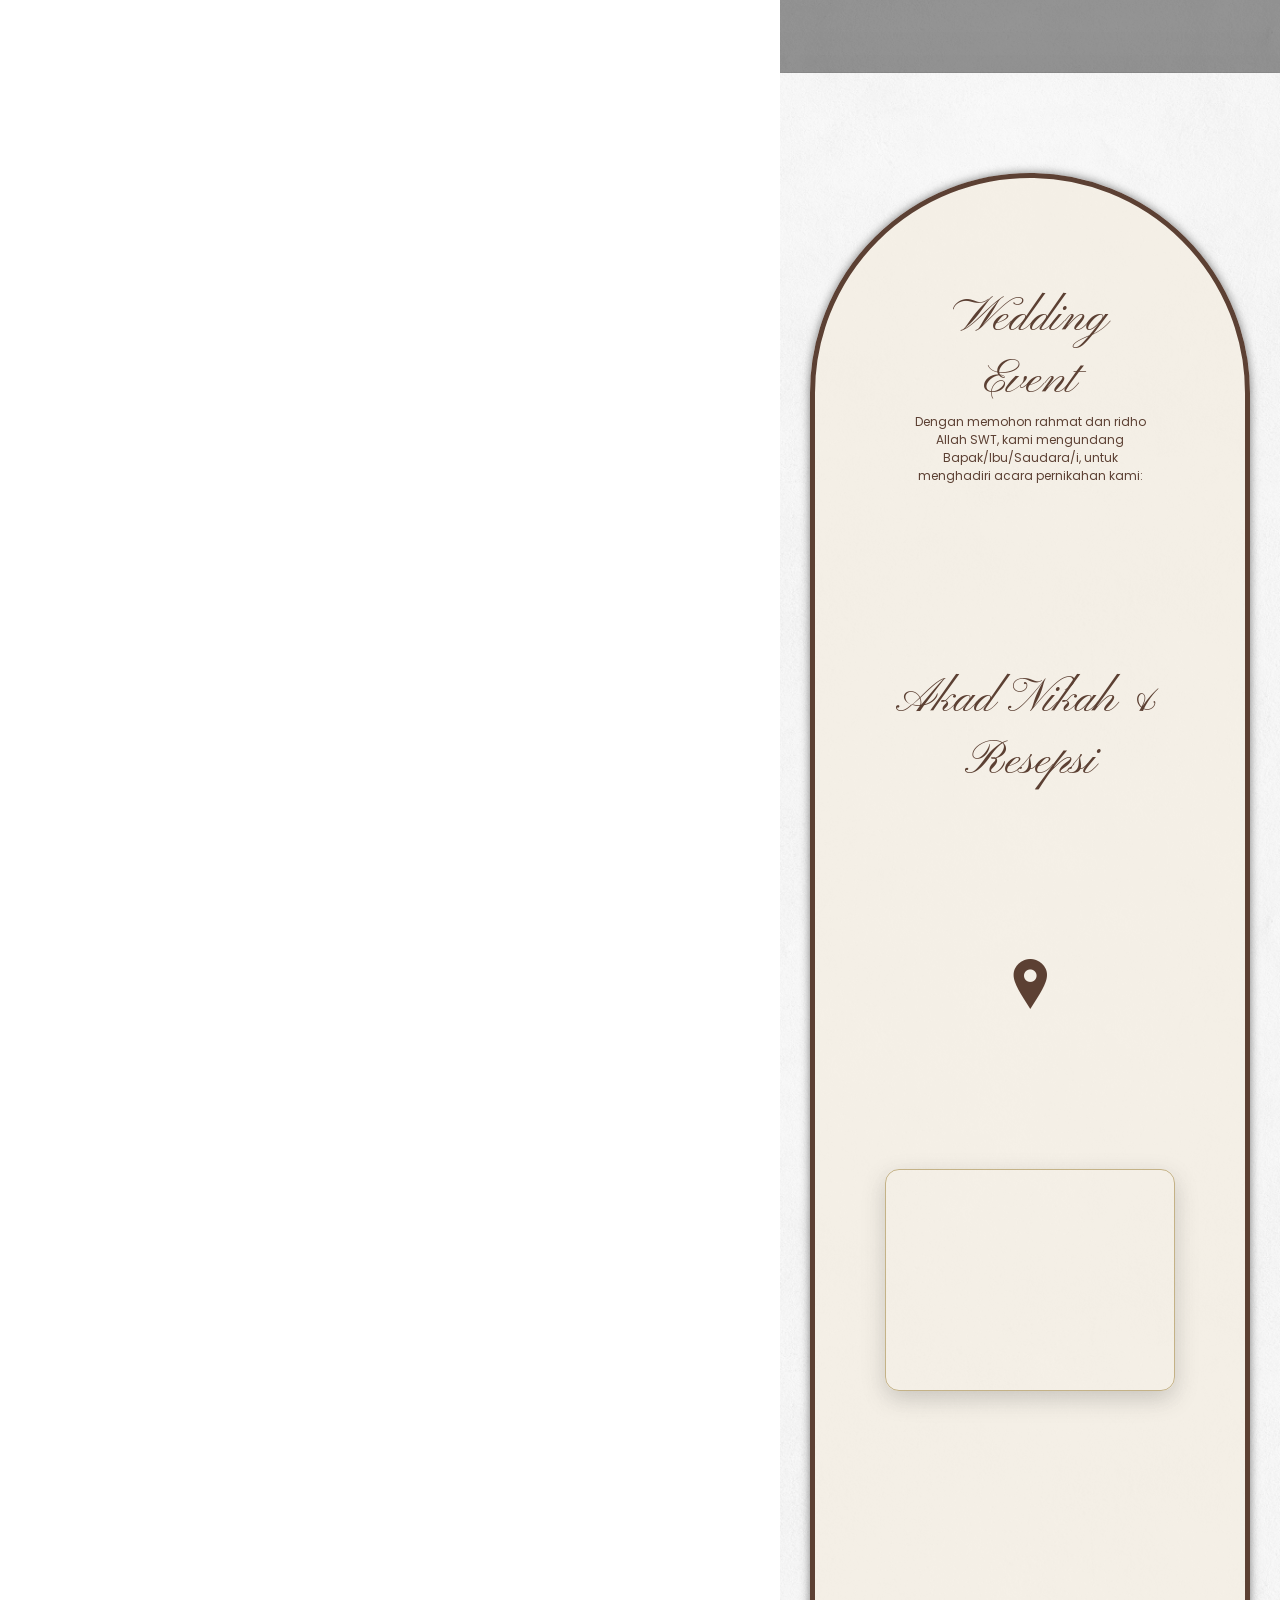
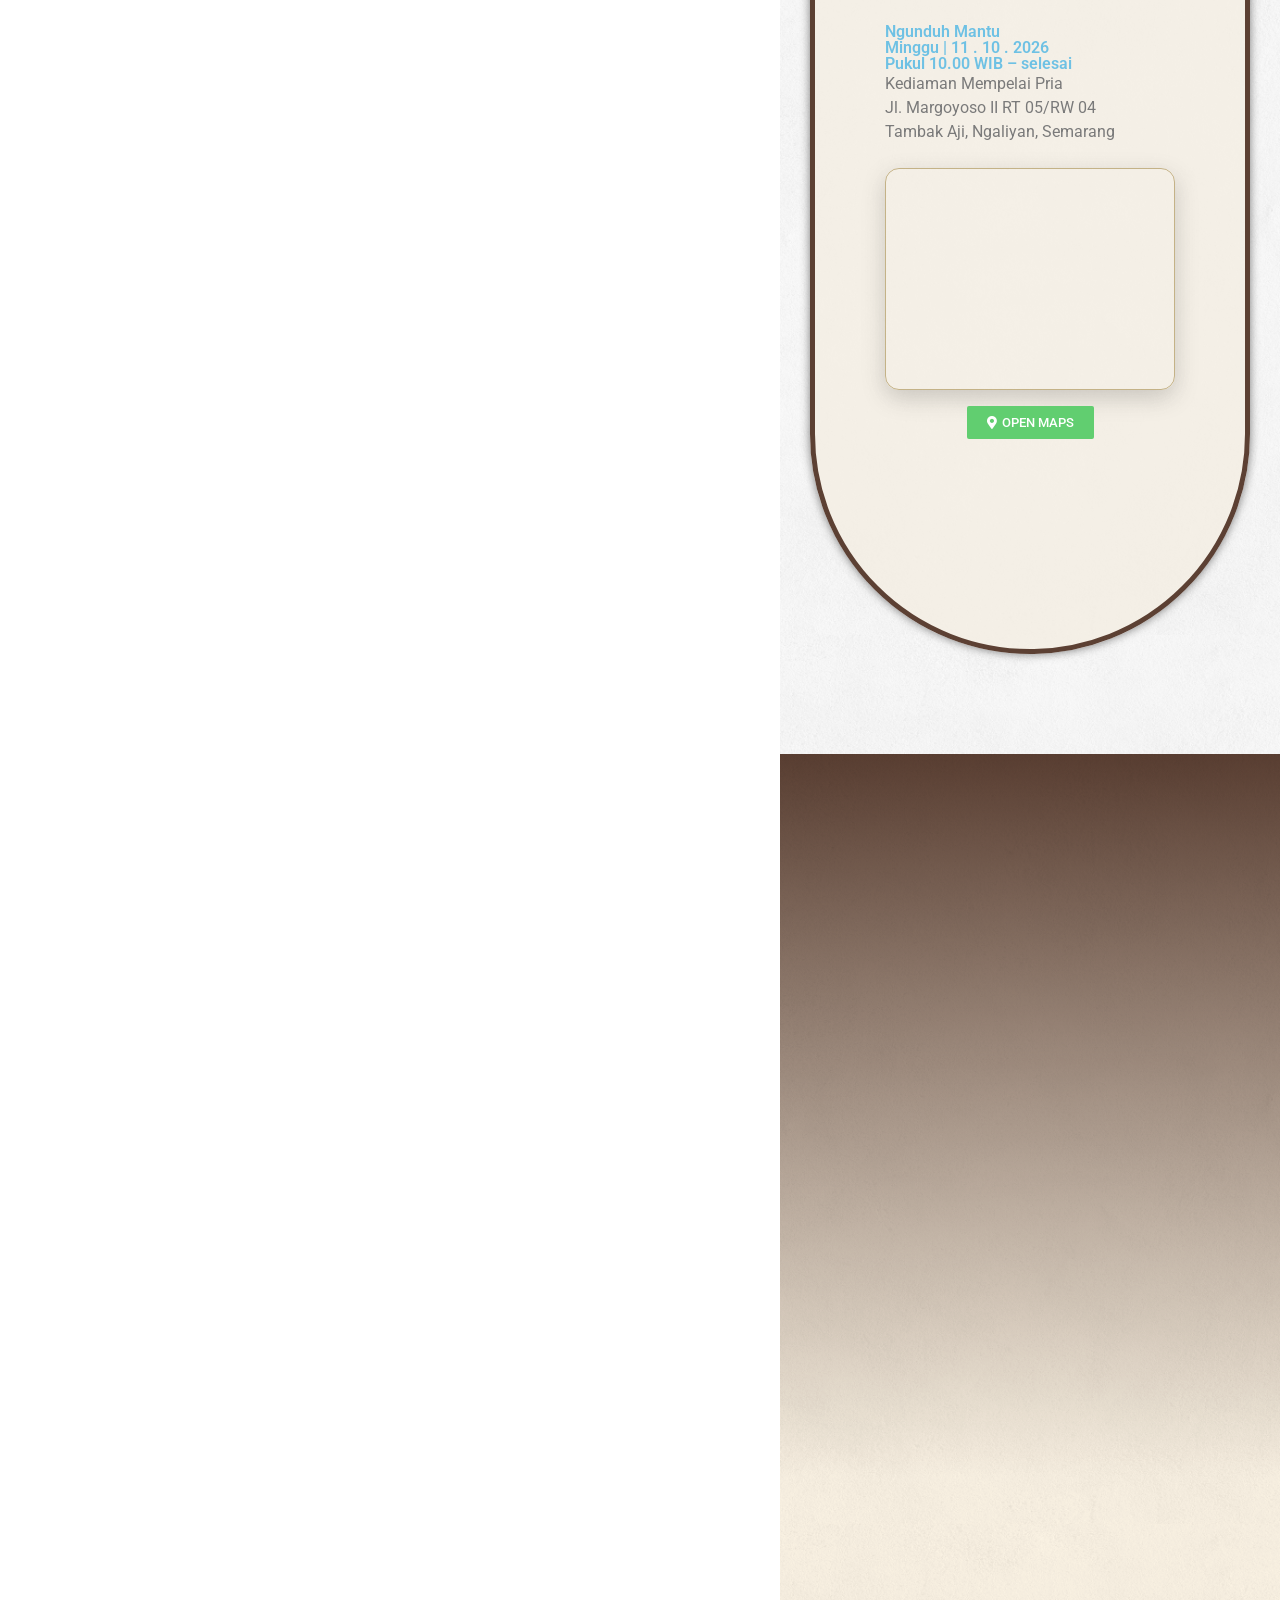
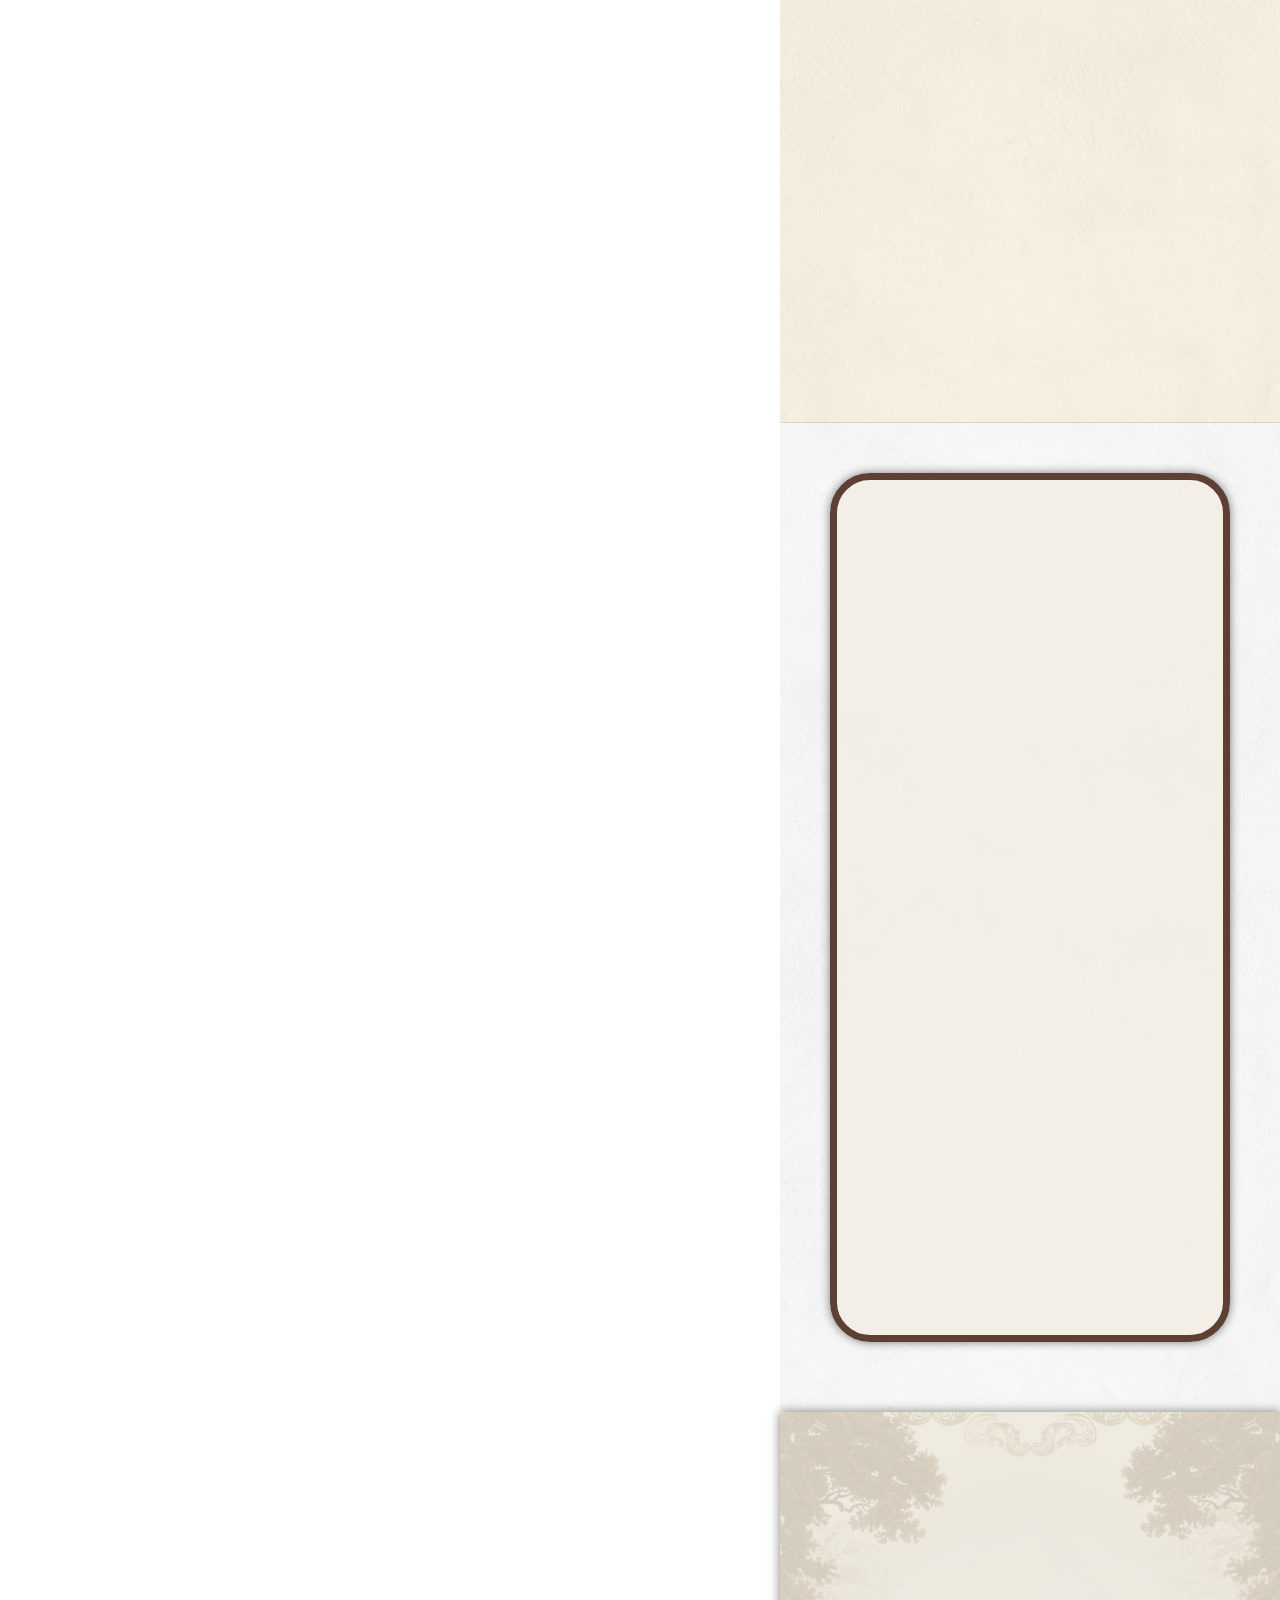
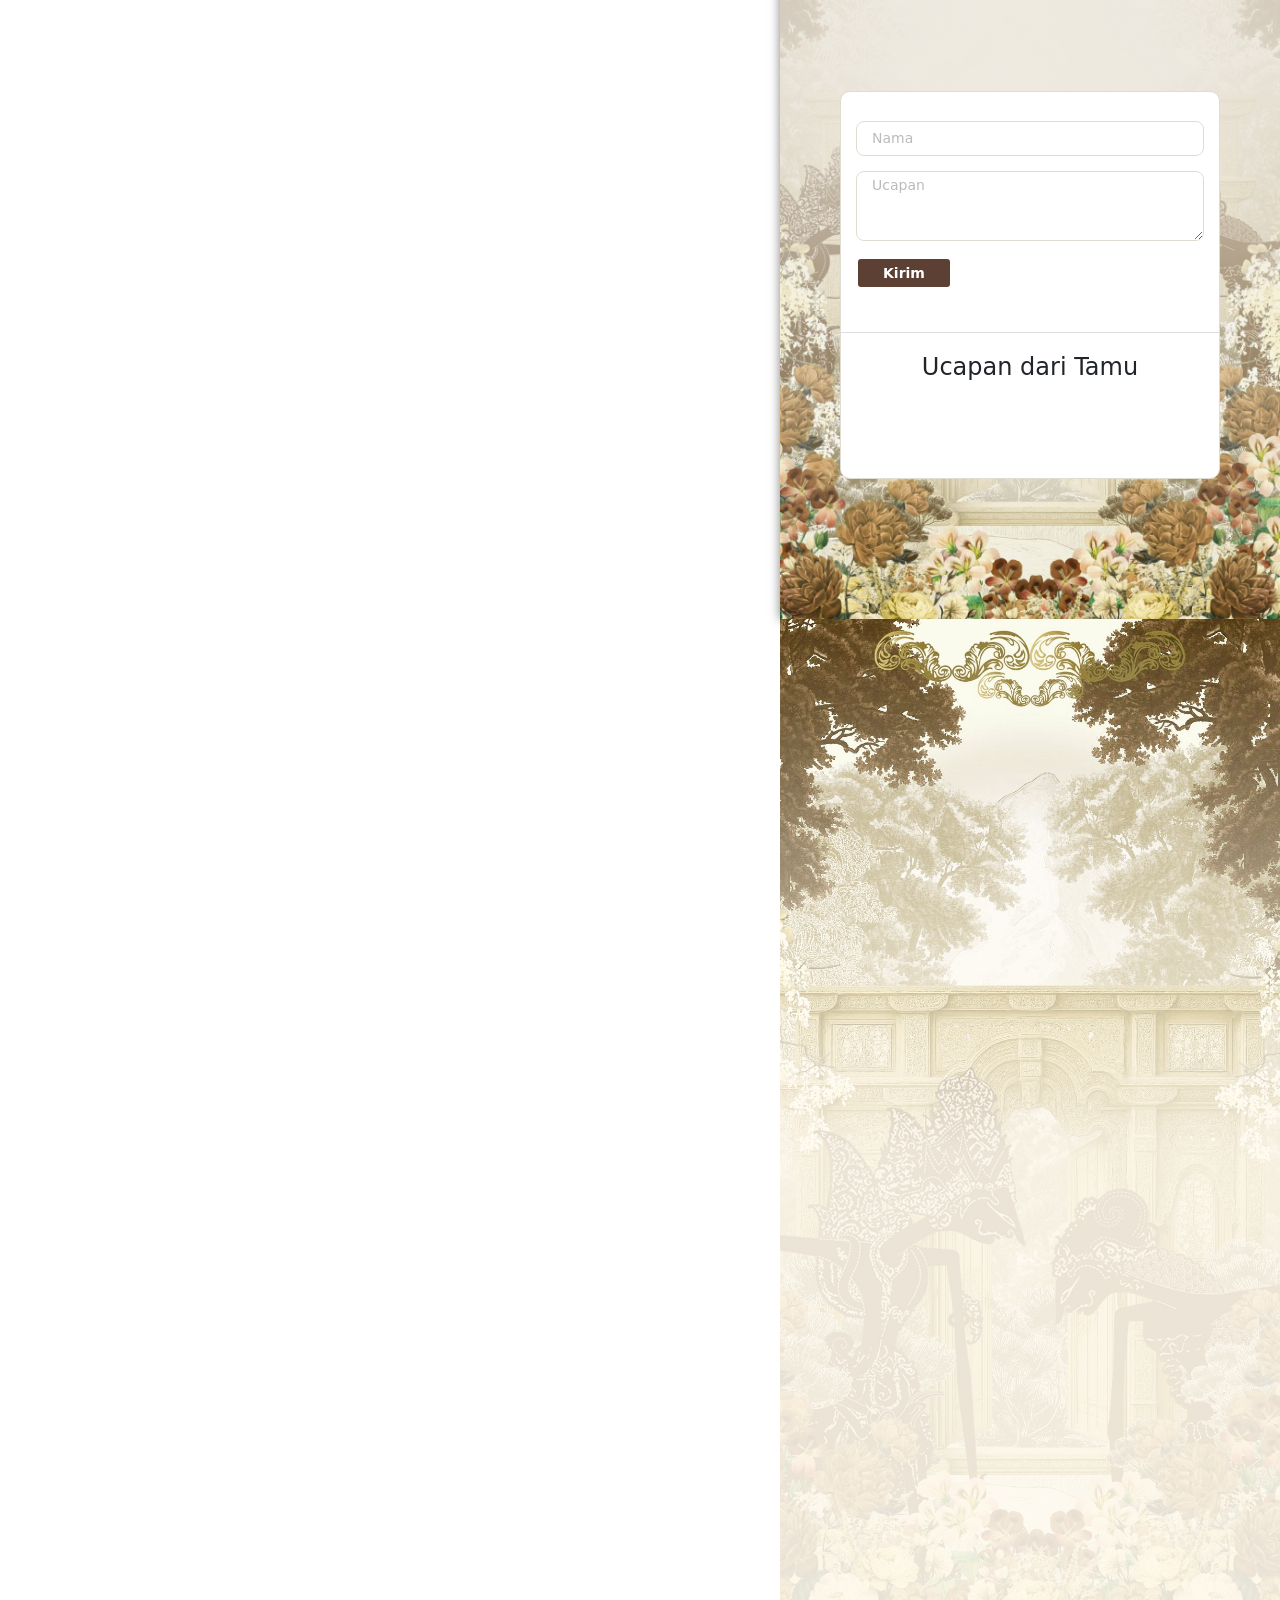
==== commit 4580bf6b: "upload poto profule" ====
--- a/index.html
+++ b/index.html
@@ -4183,9 +4183,32 @@
 			box-sizing: border-box;
 		}
 		#ajaib-cover .elementor-element-64c8aa9b {
-			--spacer-size: 0px !important;
+			--spacer-size: 12px !important;
+			flex: 0 0 auto;
+		}
+		#ajaib-cover .elementor-element-ea3a6dc {
+			--spacer-size: 8px !important;
+			flex: 0 0 auto;
+		}
+		#ajaib-cover .cover-couple-photo {
 			flex: 1 1 auto;
-			min-height: 24px;
+			display: flex;
+			align-items: center;
+			justify-content: center;
+			min-height: 180px;
+			padding: 6px 10px 10px;
+		}
+		#ajaib-cover .cover-couple-photo img {
+			width: min(80%, 280px);
+			height: 100%;
+			max-height: min(48vh, 380px);
+			aspect-ratio: 3 / 4;
+			object-fit: cover;
+			object-position: center 18%;
+			border-radius: 18px;
+			border: 3px solid rgba(255, 255, 255, 0.72);
+			box-shadow: 0 10px 26px rgba(92, 64, 51, 0.28);
+			background: #f3efe8;
 		}
 	</style>
 </head>
@@ -4274,6 +4297,9 @@
 												<h2 class="elementor-heading-title elementor-size-default">Bagas &amp;
 													Indah</h2>
 											</div>
+										</div>
+										<div class="cover-couple-photo">
+											<img src="wp-content/uploads/photos/hero.jpeg" alt="Bagas &amp; Indah" />
 										</div>
 										<div class="elementor-element elementor-element-ea3a6dc lw-sticky-section-no elementor-widget elementor-widget-spacer"
 											data-id="ea3a6dc" data-element_type="widget" data-e-type="widget"
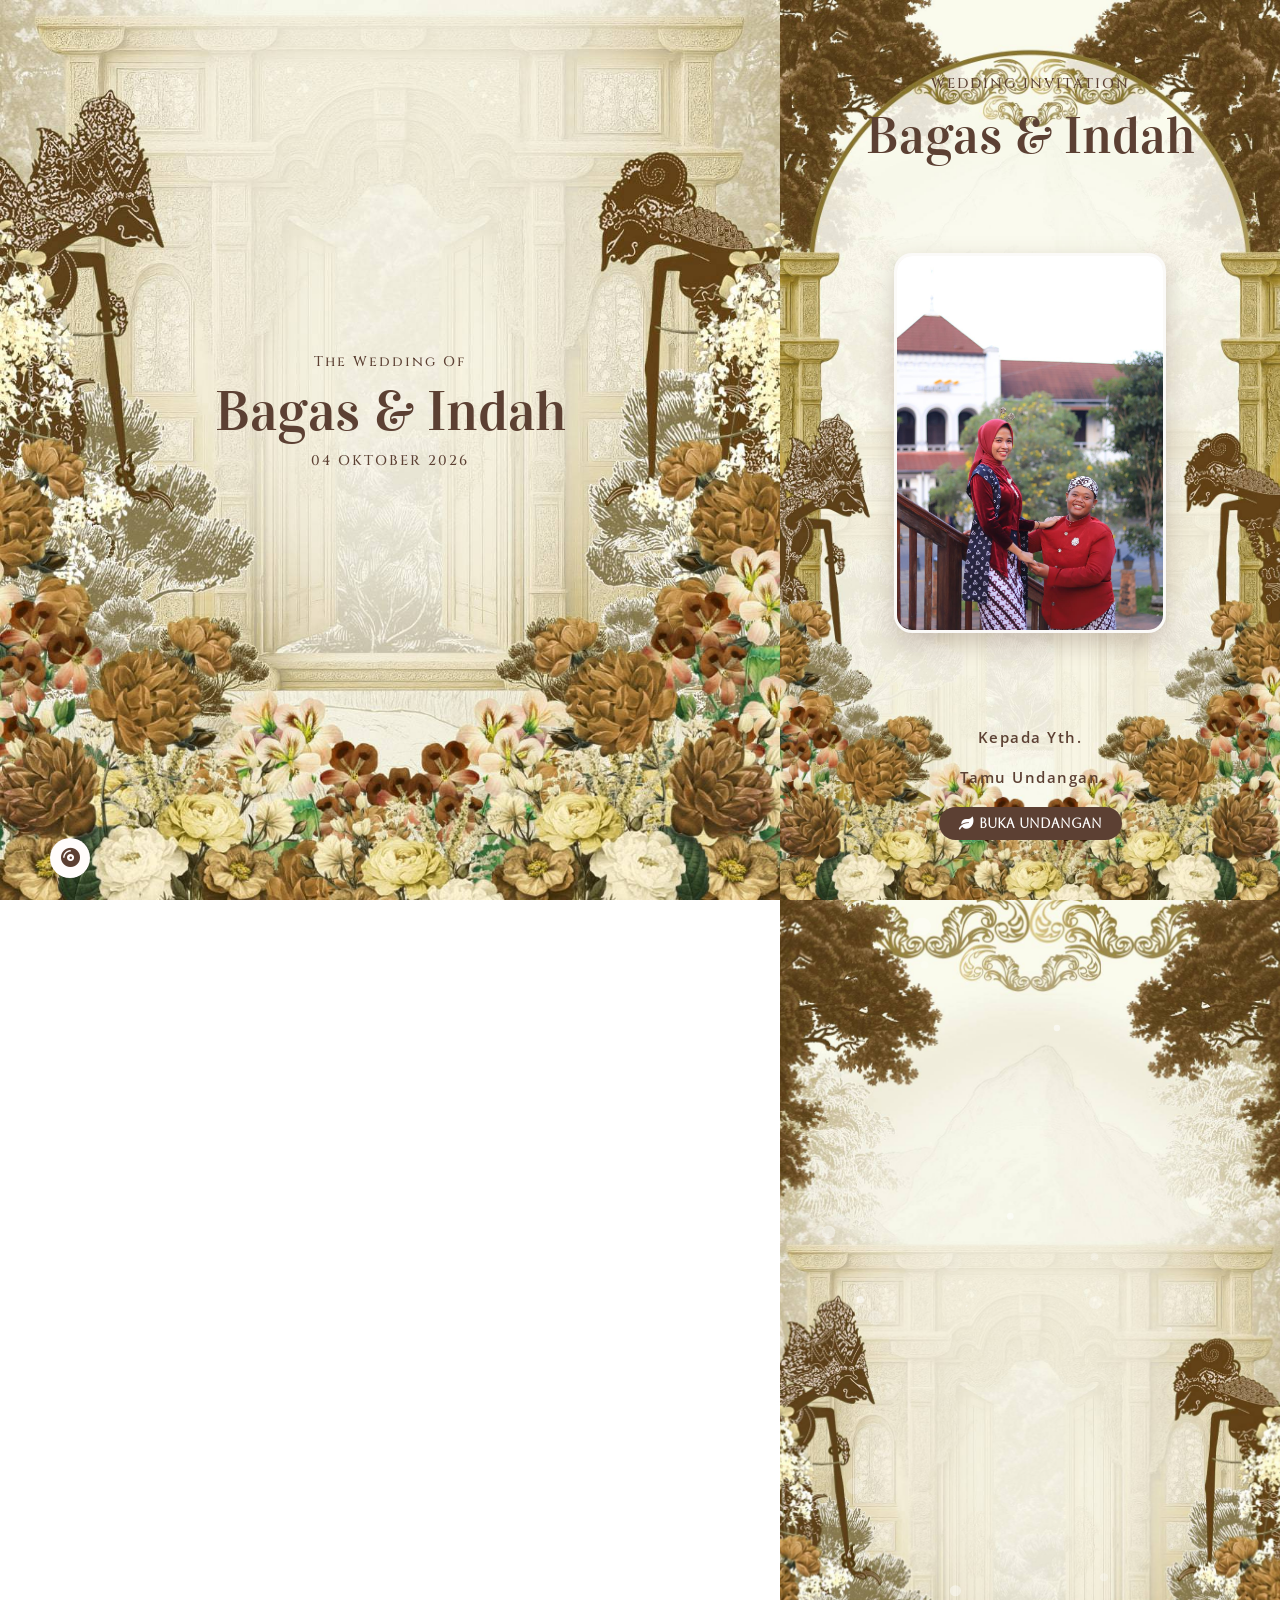
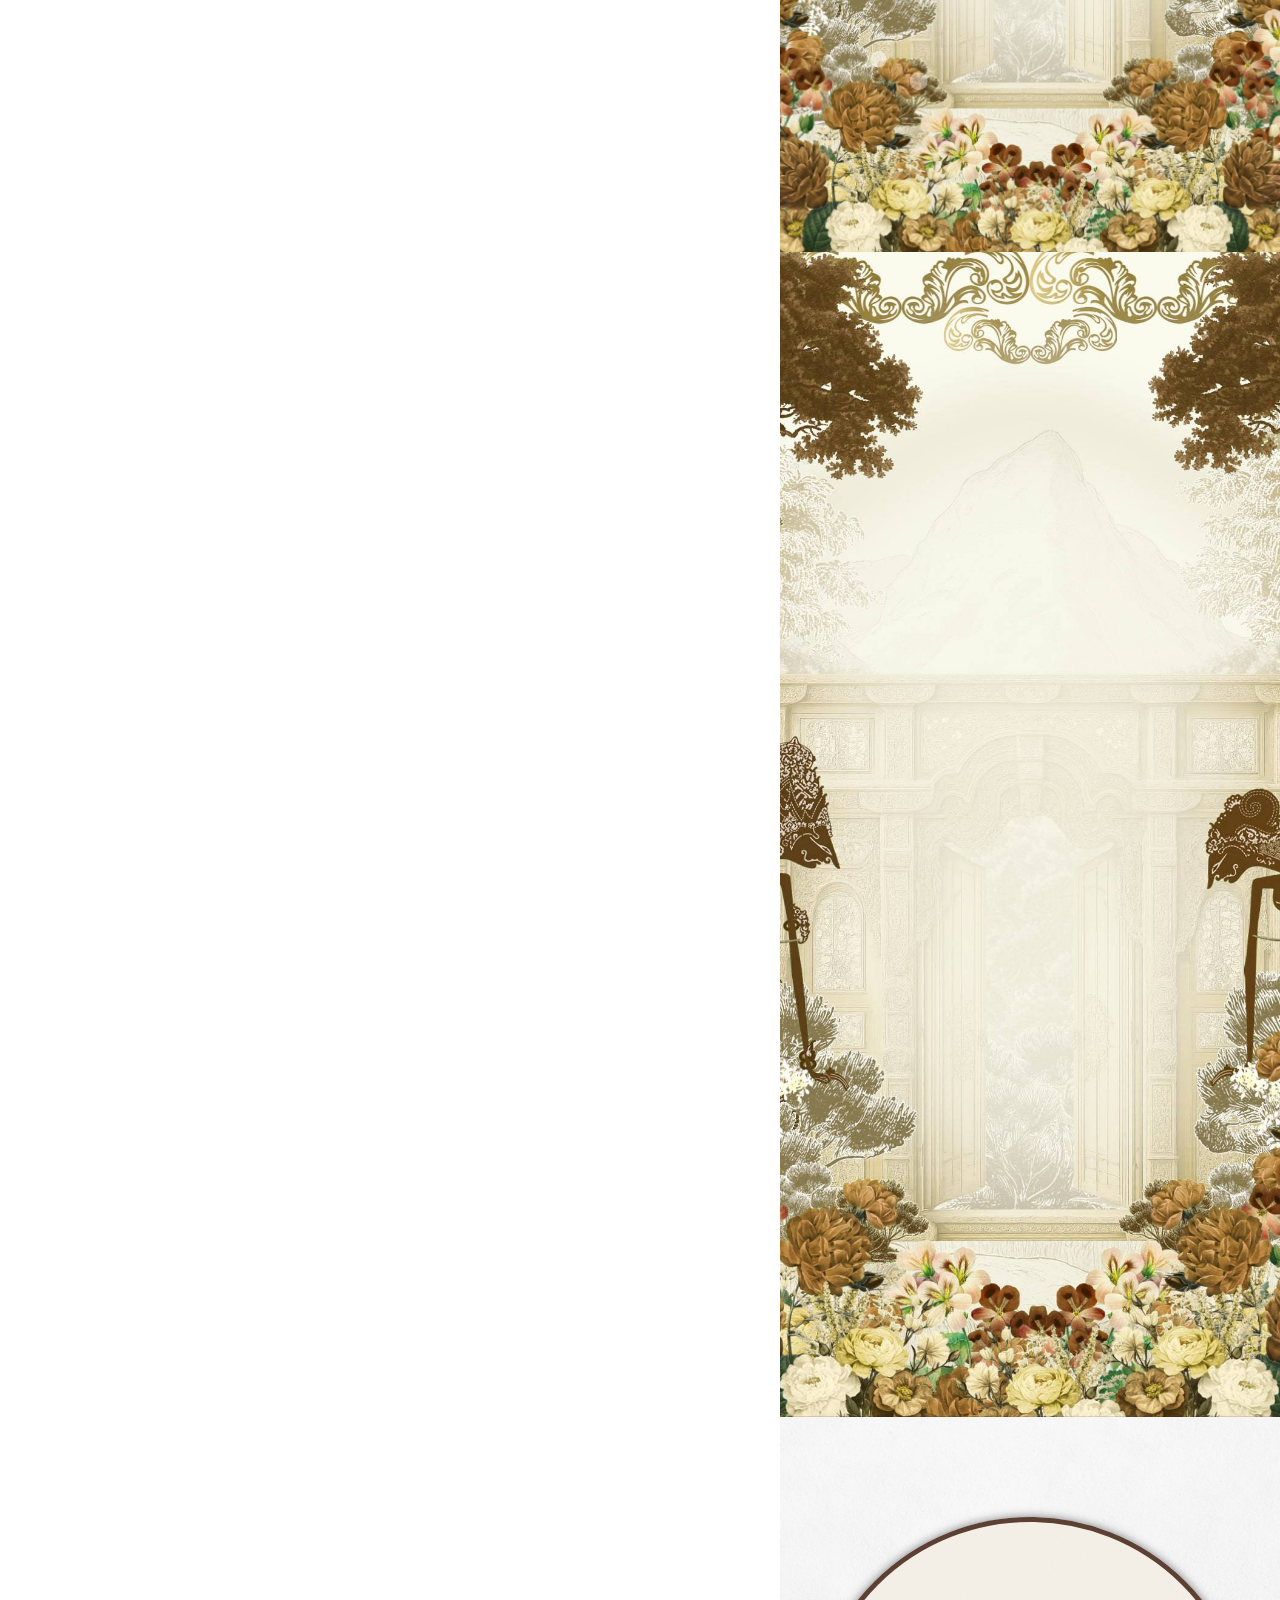
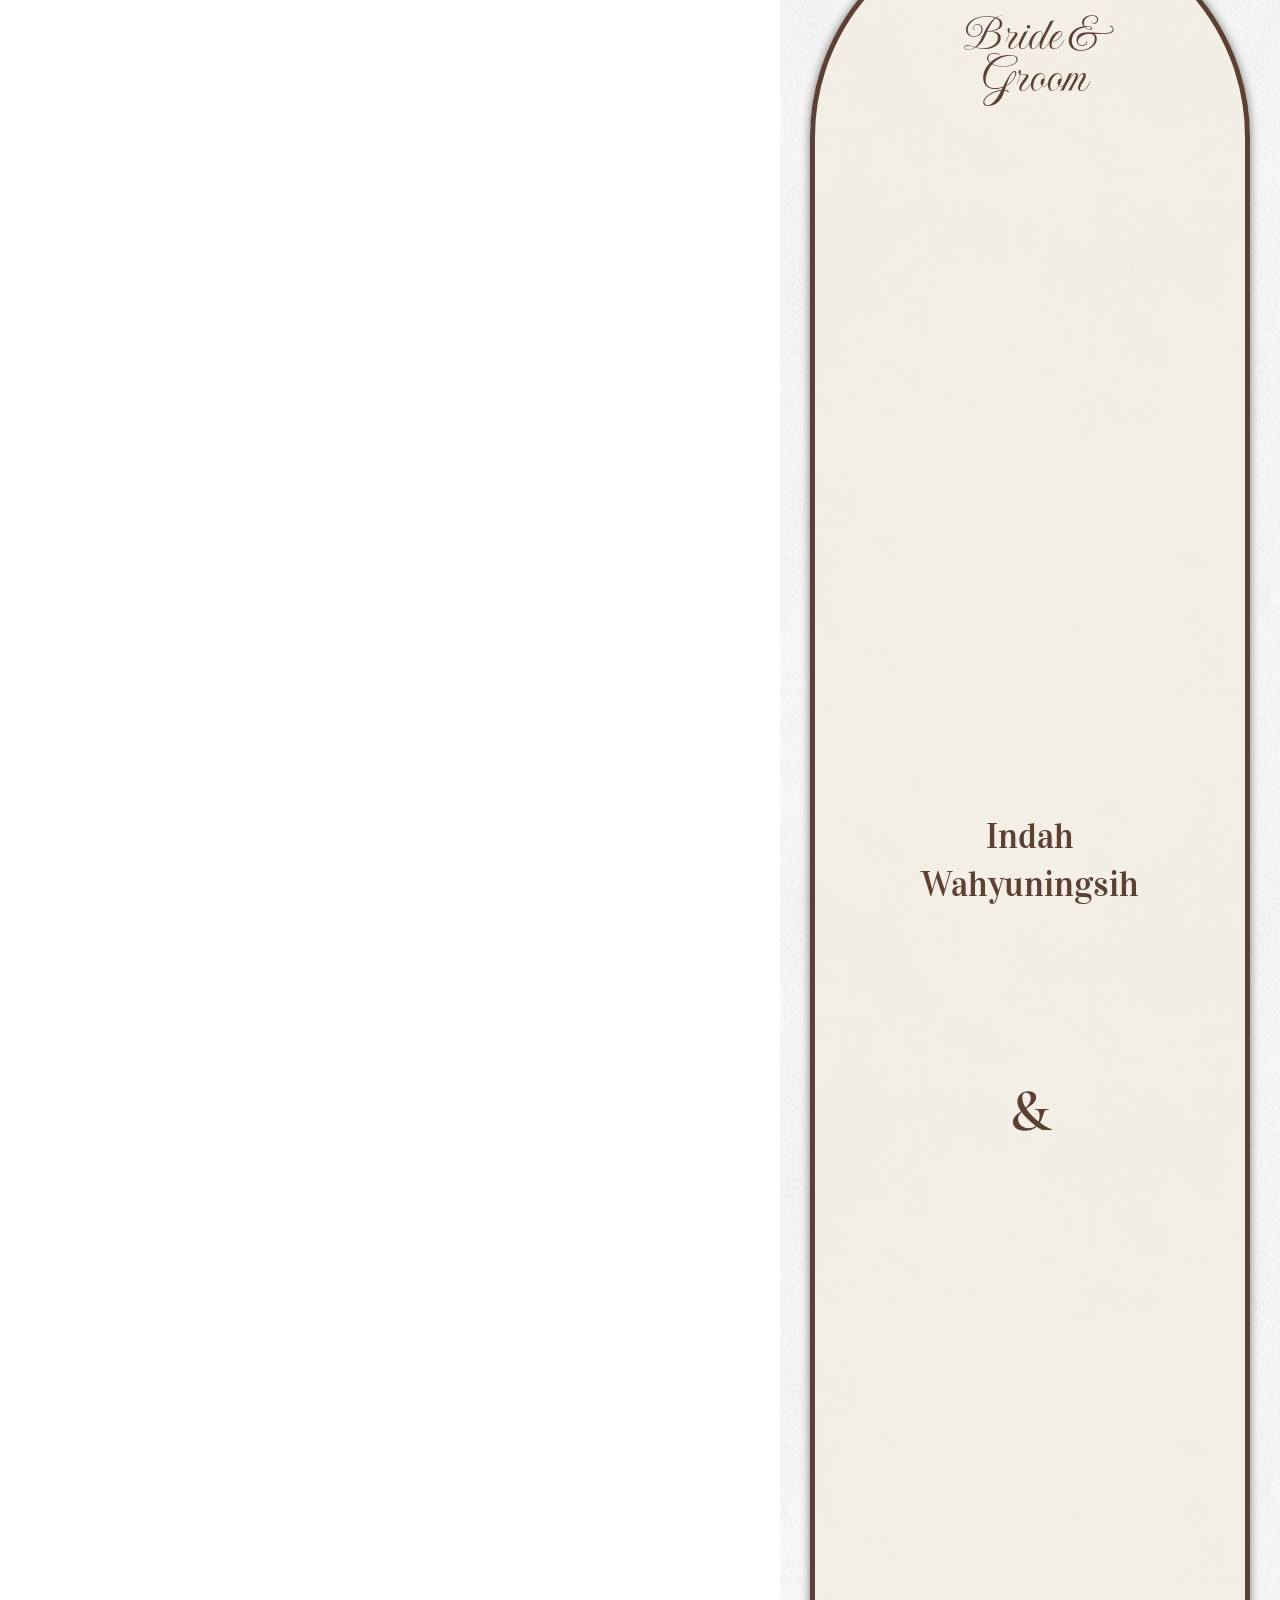
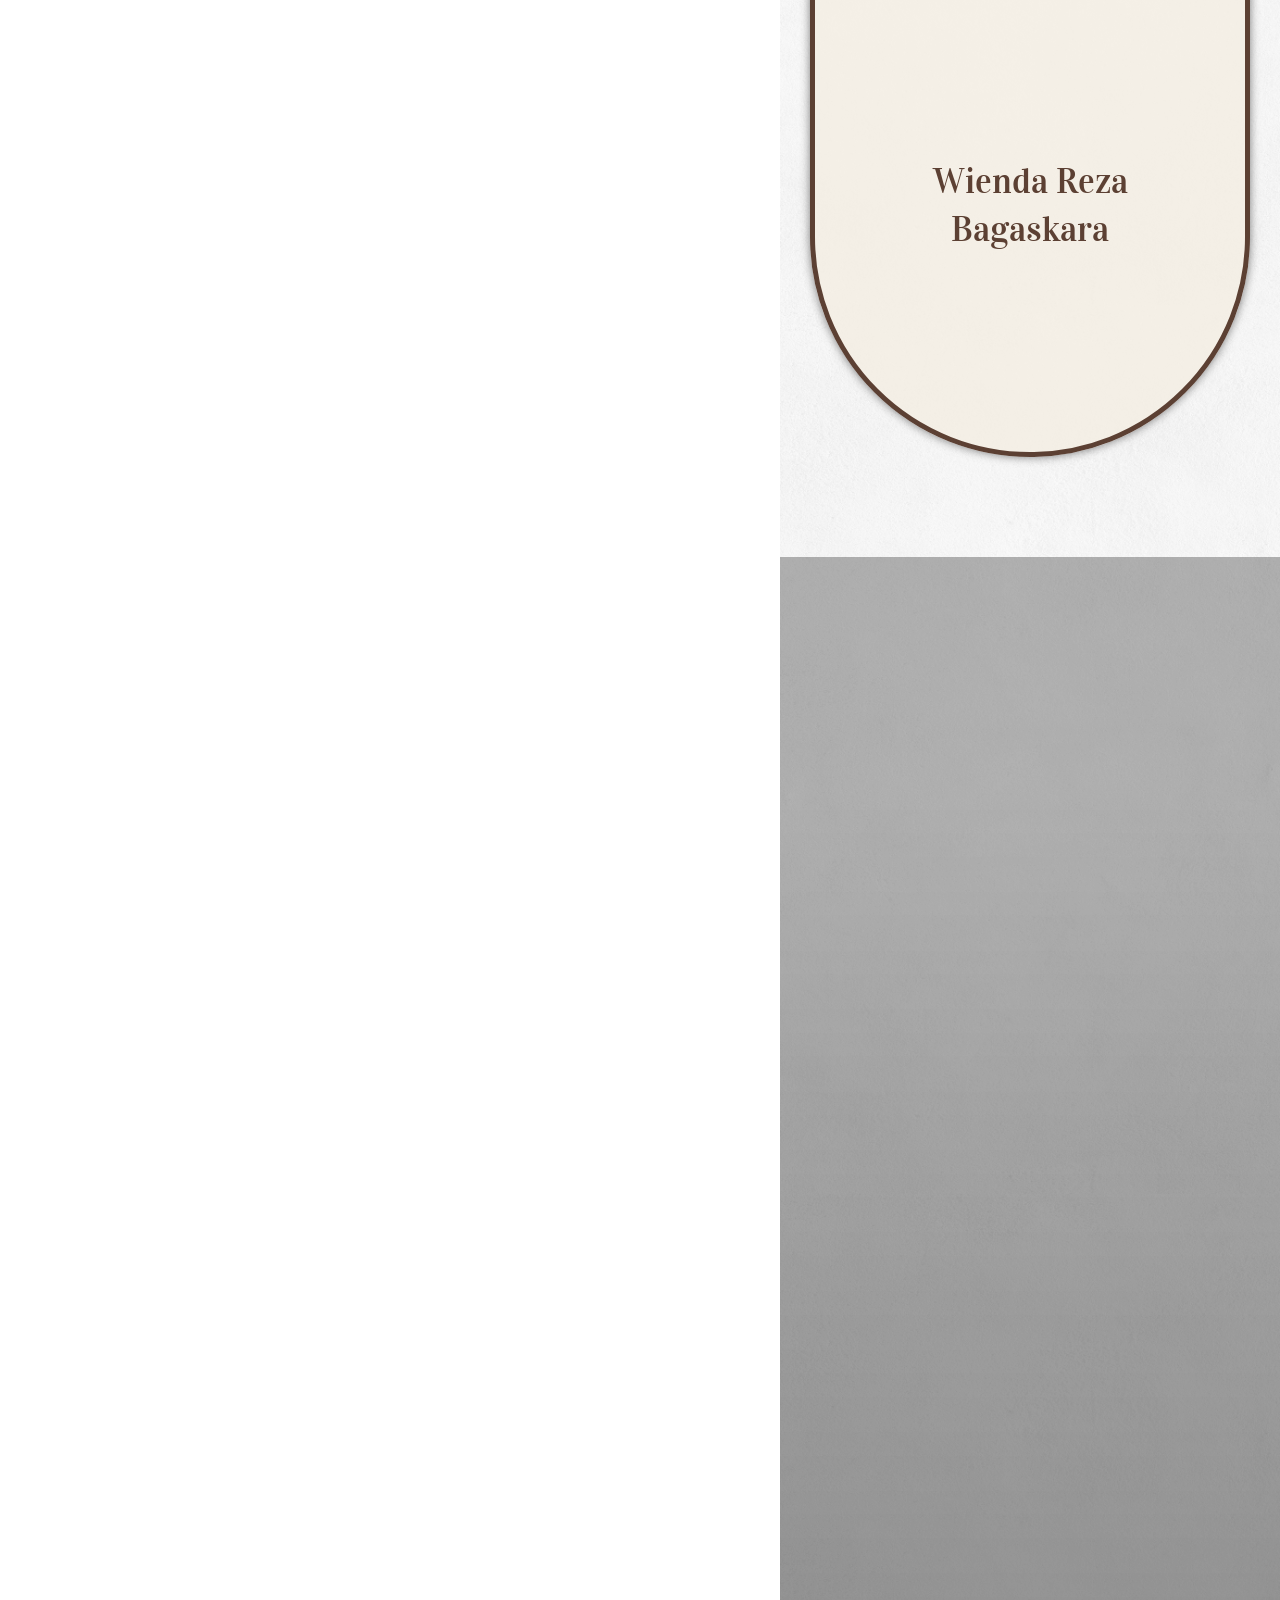
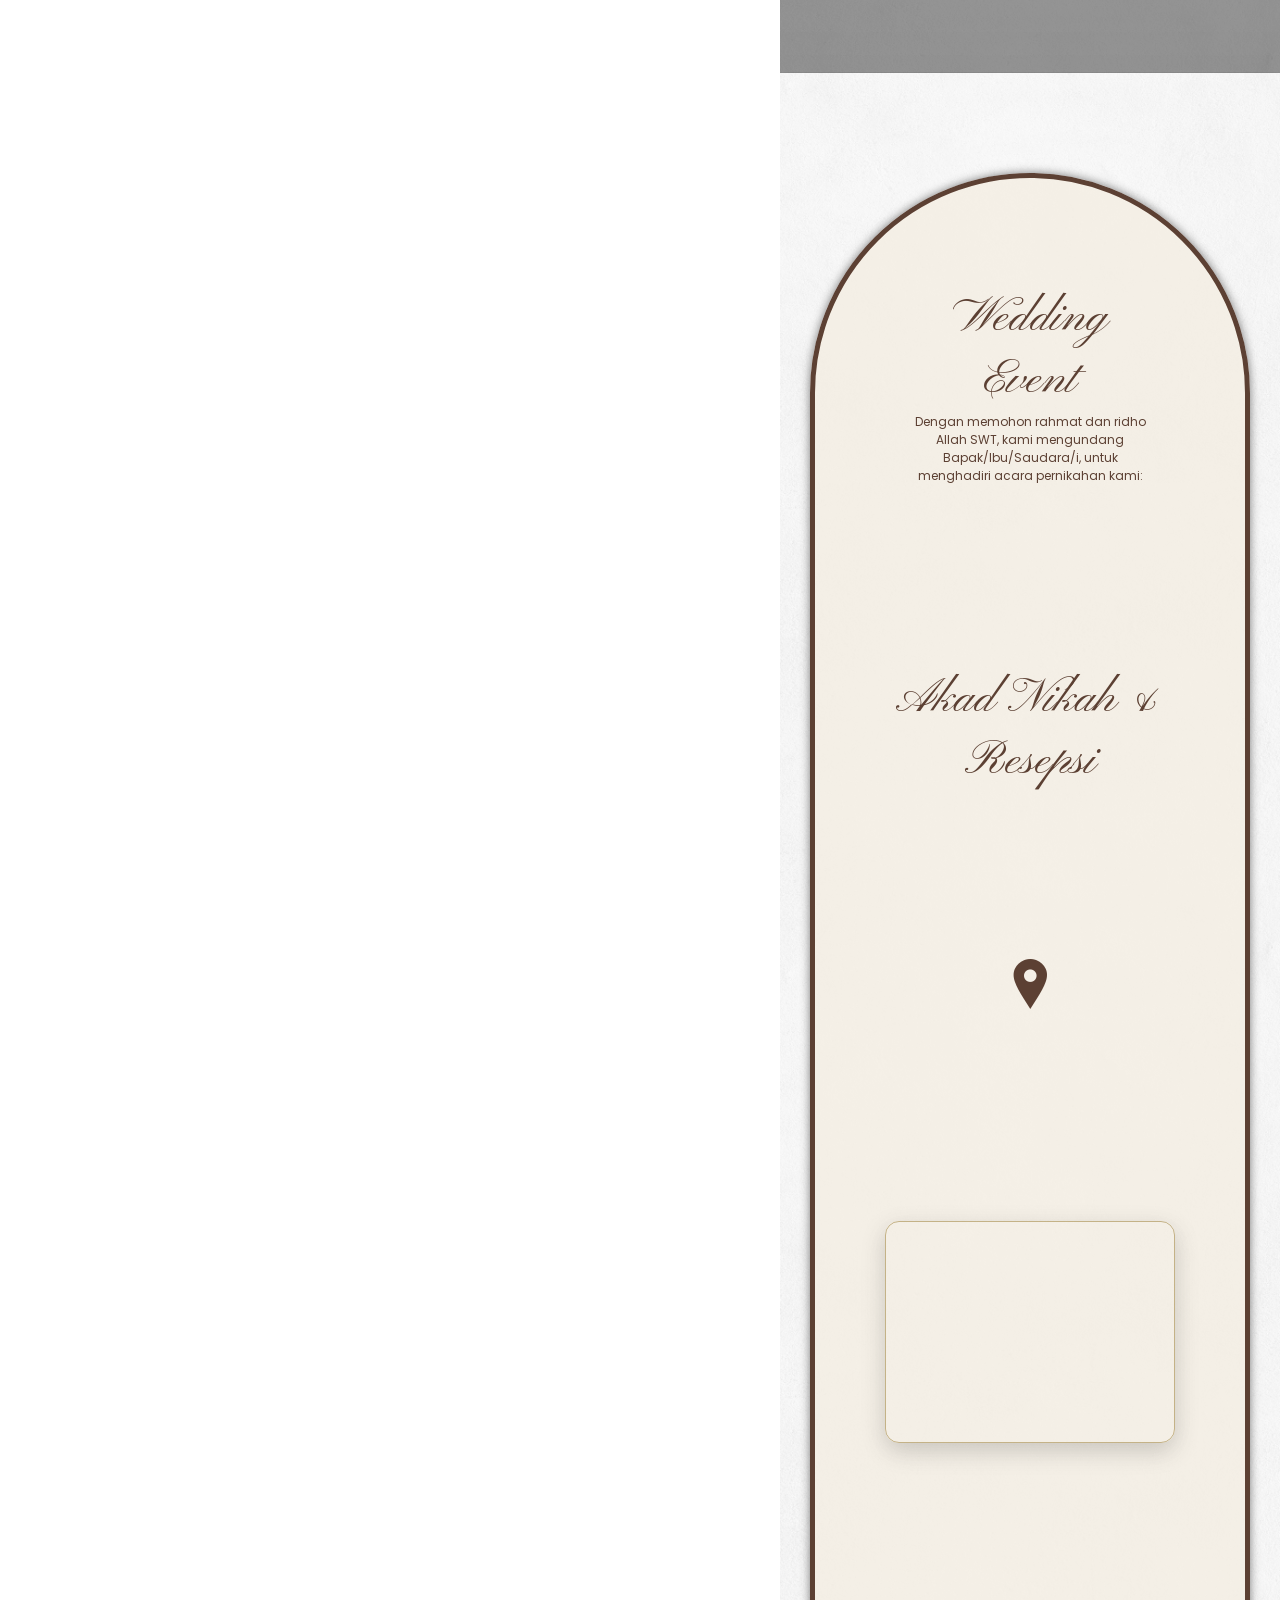
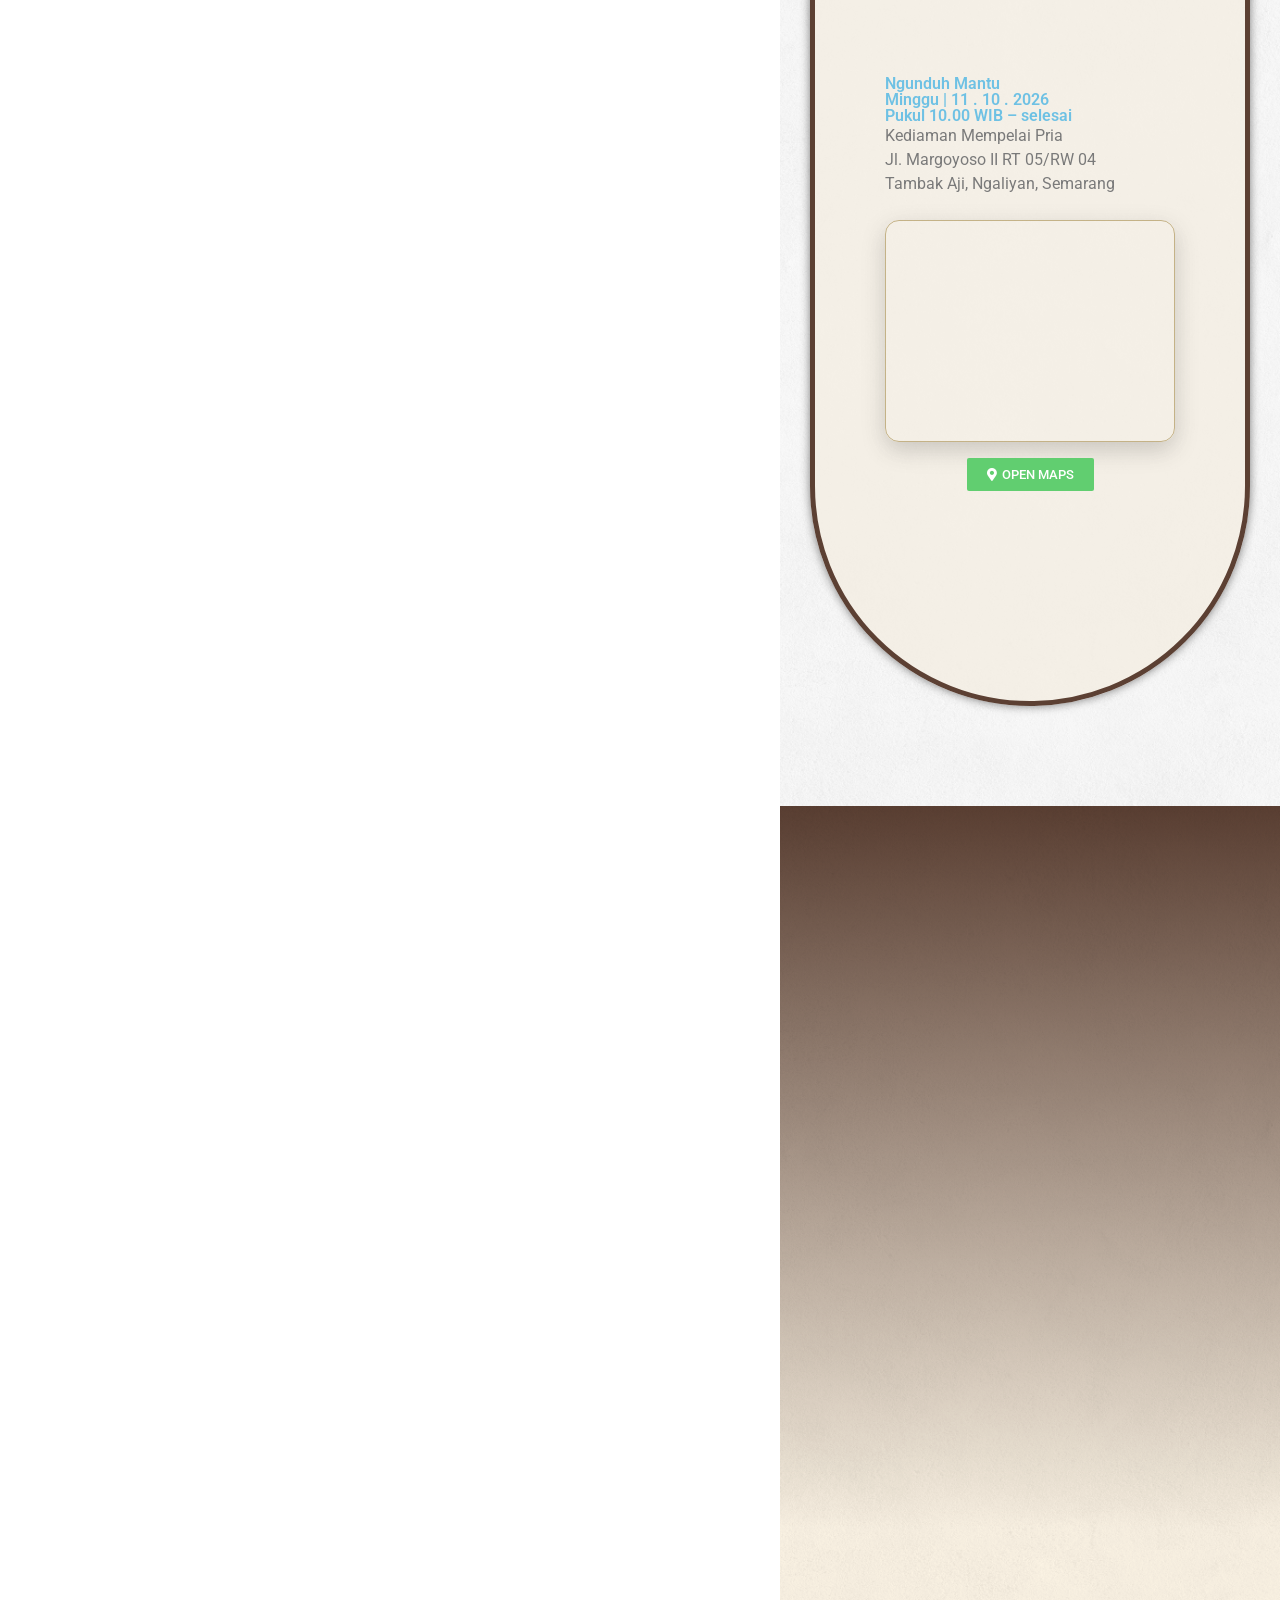
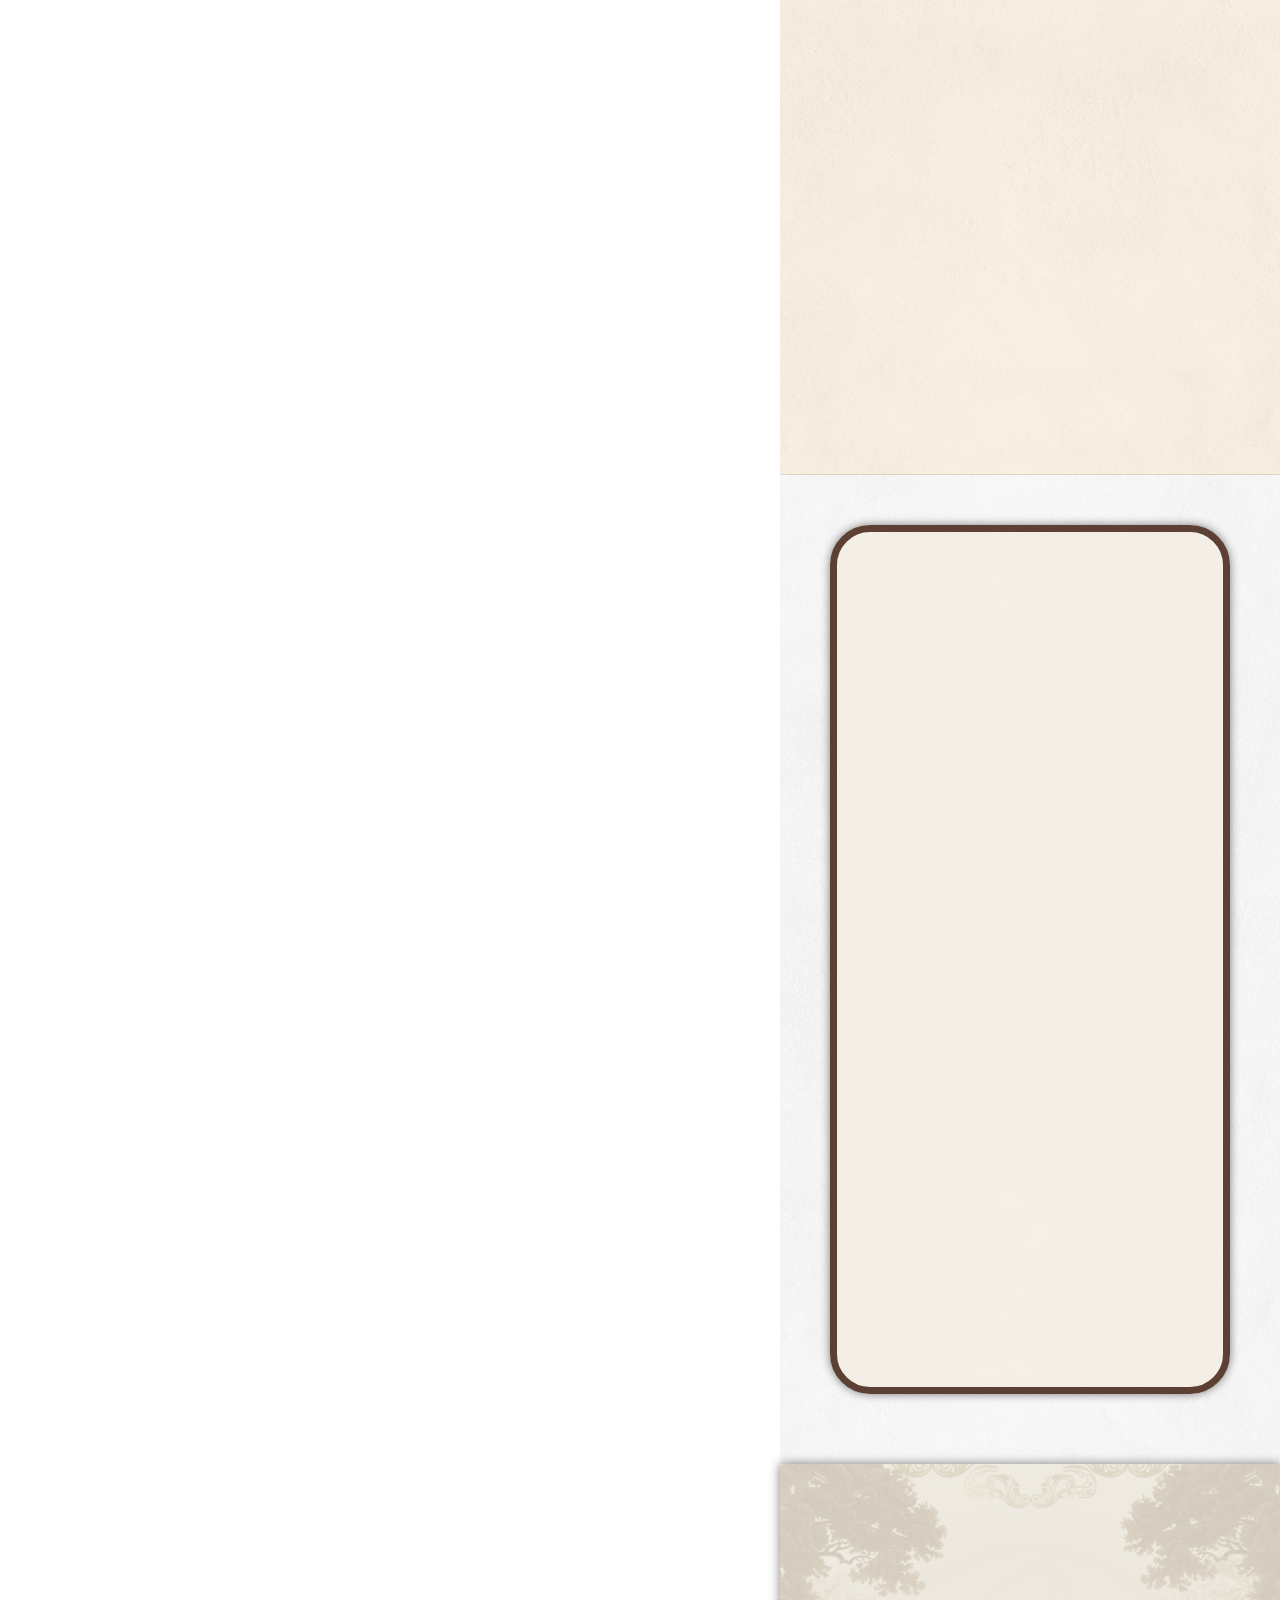
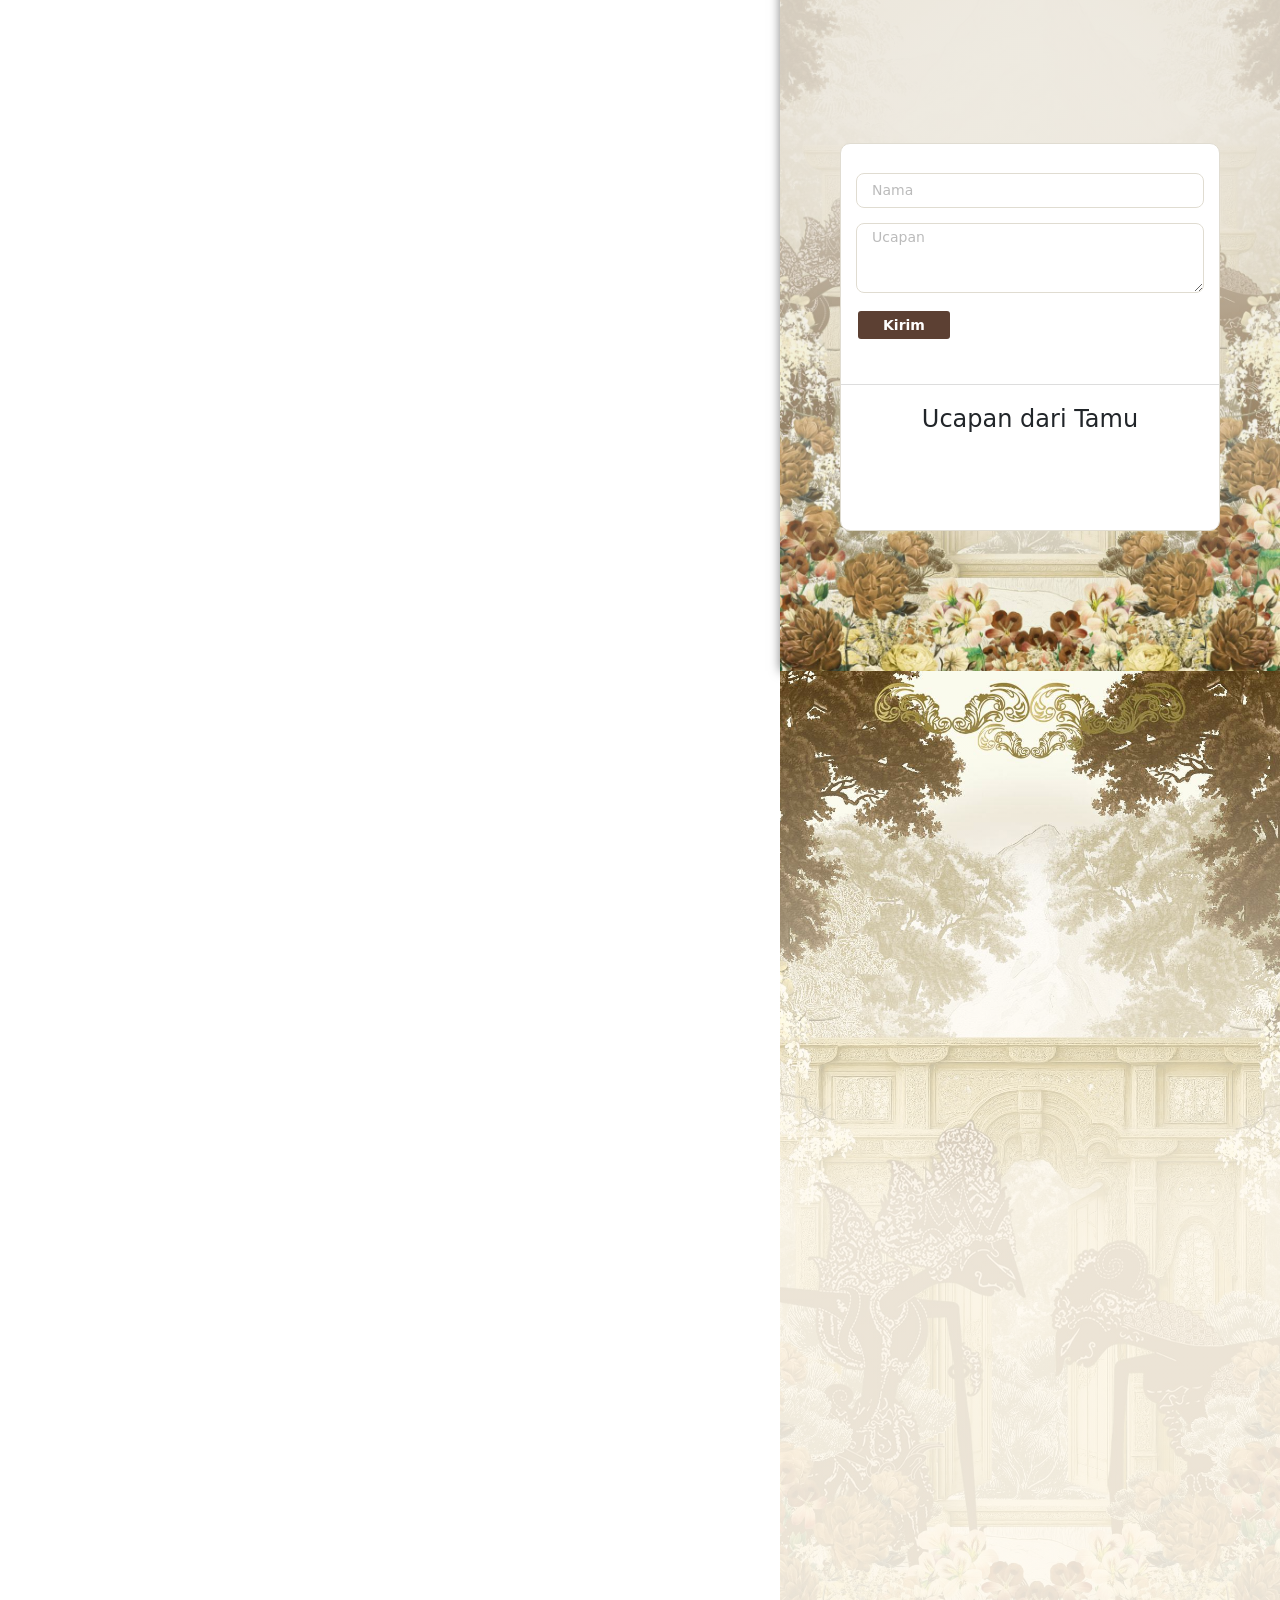
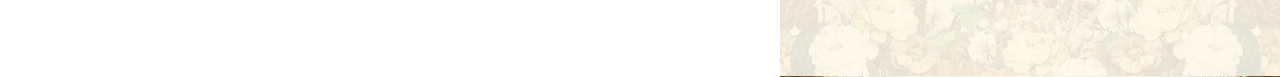
==== commit a5860ea5: "update" ====
--- a/index.html
+++ b/index.html
@@ -4989,7 +4989,7 @@
 															data-settings="{&quot;_animation&quot;:&quot;fadeInUp&quot;,&quot;_animation_delay&quot;:300,&quot;_animation_mobile&quot;:&quot;fadeInDown&quot;}"
 															data-widget_type="text-editor.default">
 															<div class="elementor-widget-container">
-																<p>Bertempat di:<br />Jl. Kemantren RT 01/RW 05<br />Kel. Wonosari, Ngaliyan, Semarang</p>
+																<p>Bertempat di:<br />Gedung Hamas Futsal<br />Jl. Palir Kaliancar, Wonosari<br />Kec. Ngaliyan, Kota Semarang, Jawa Tengah 50187</p>
 															</div>
 														</div>
 														<div class="elementor-element elementor-element-4987682d lw-sticky-section-no elementor-widget elementor-widget-spacer"
@@ -5021,7 +5021,7 @@
 														</div>
 														<div class="wedding-map-preview">
 															<iframe
-																src="https://www.google.com/maps?q=-6.973829,110.303700&amp;z=17&amp;output=embed"
+																src="https://www.google.com/maps?q=-6.9766752,110.3020143&amp;z=17&amp;output=embed"
 																loading="lazy" allowfullscreen
 																referrerpolicy="no-referrer-when-downgrade"
 																title="Peta lokasi Akad &amp; Resepsi"></iframe>
@@ -5034,7 +5034,7 @@
 															<div class="elementor-widget-container">
 																<div class="elementor-button-wrapper">
 																	<a class="elementor-button elementor-size-xs"
-																		href="https://goo.gl/maps/v7sbeHm7uDfv4NFu9"
+																		href="https://www.google.com/maps/search/?api=1&amp;query=Gedung+Hamas+Futsal,+Jl.+Palir+Kaliancar,+Wonosari,+Kec.+Ngaliyan,+Kota+Semarang"
 																		target="_blank" role="button">
 																		<span class="elementor-button-content-wrapper">
 																			<span class="elementor-button-icon">
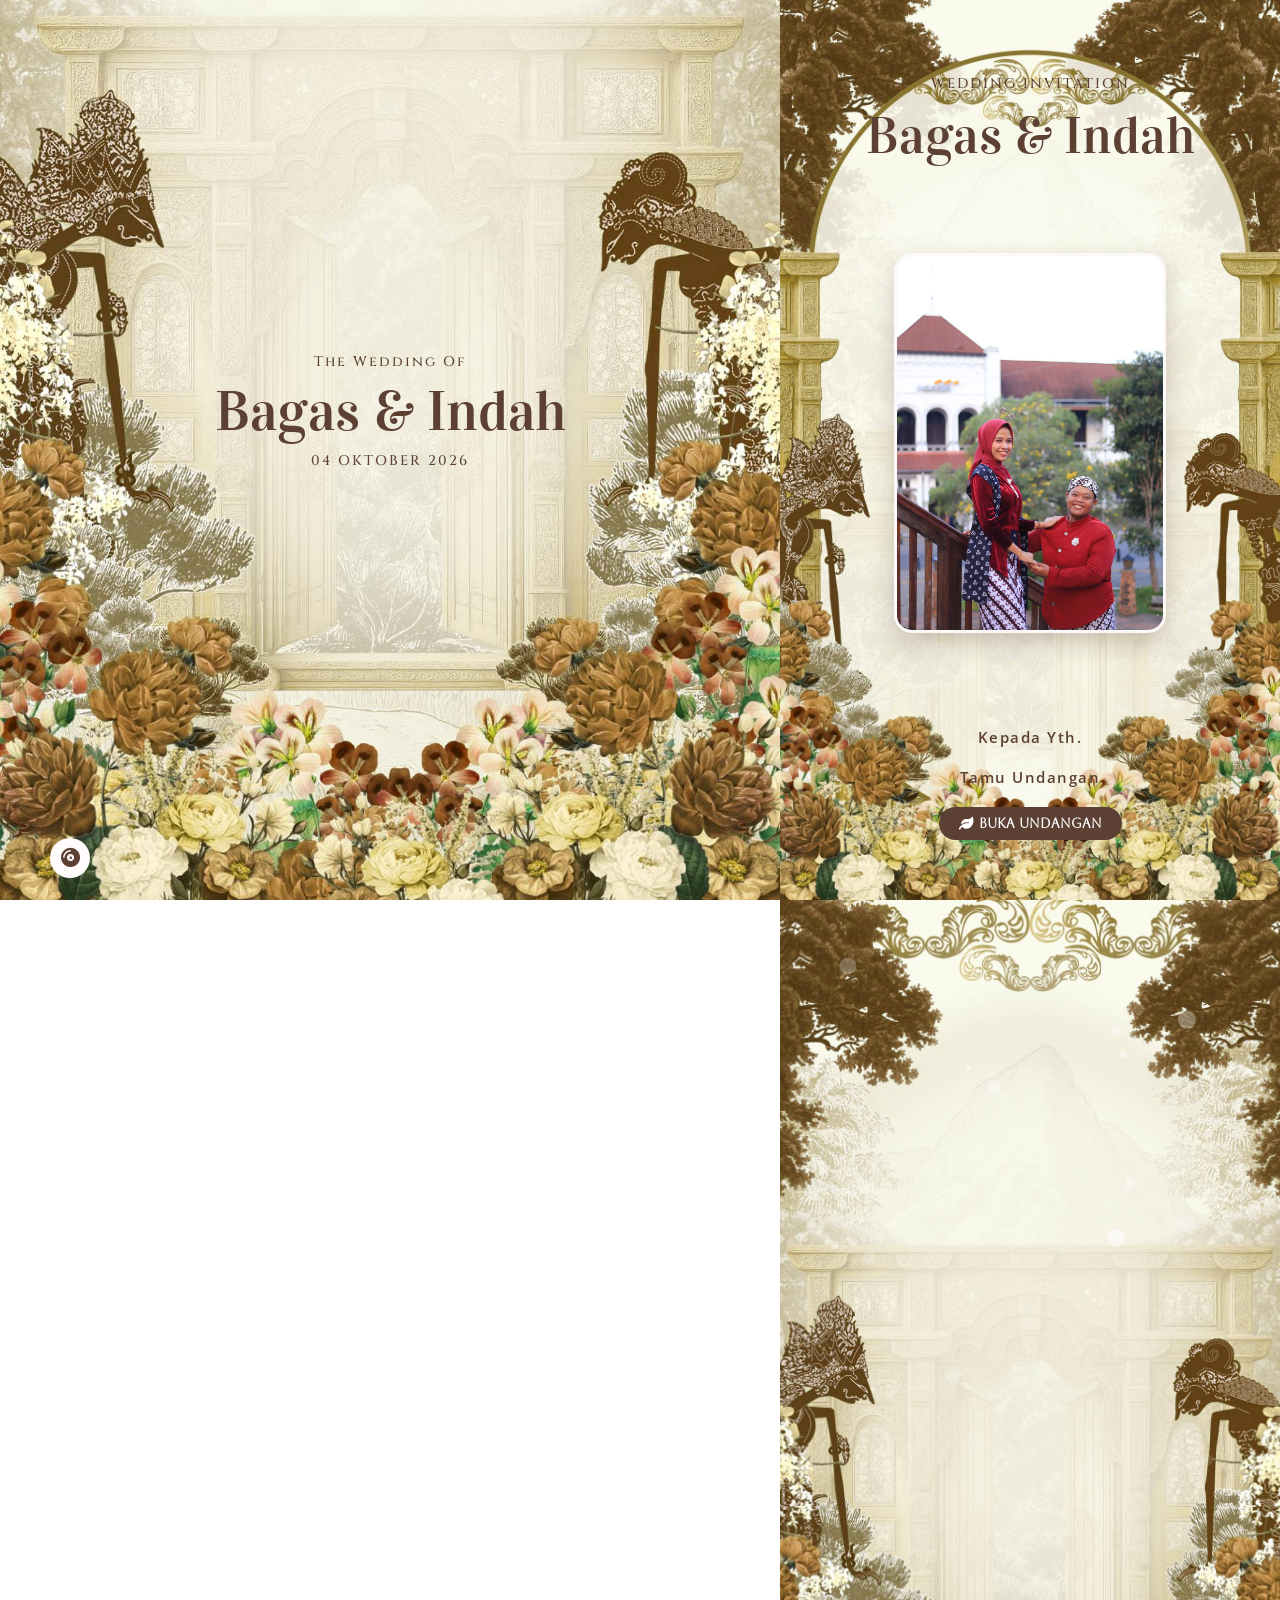
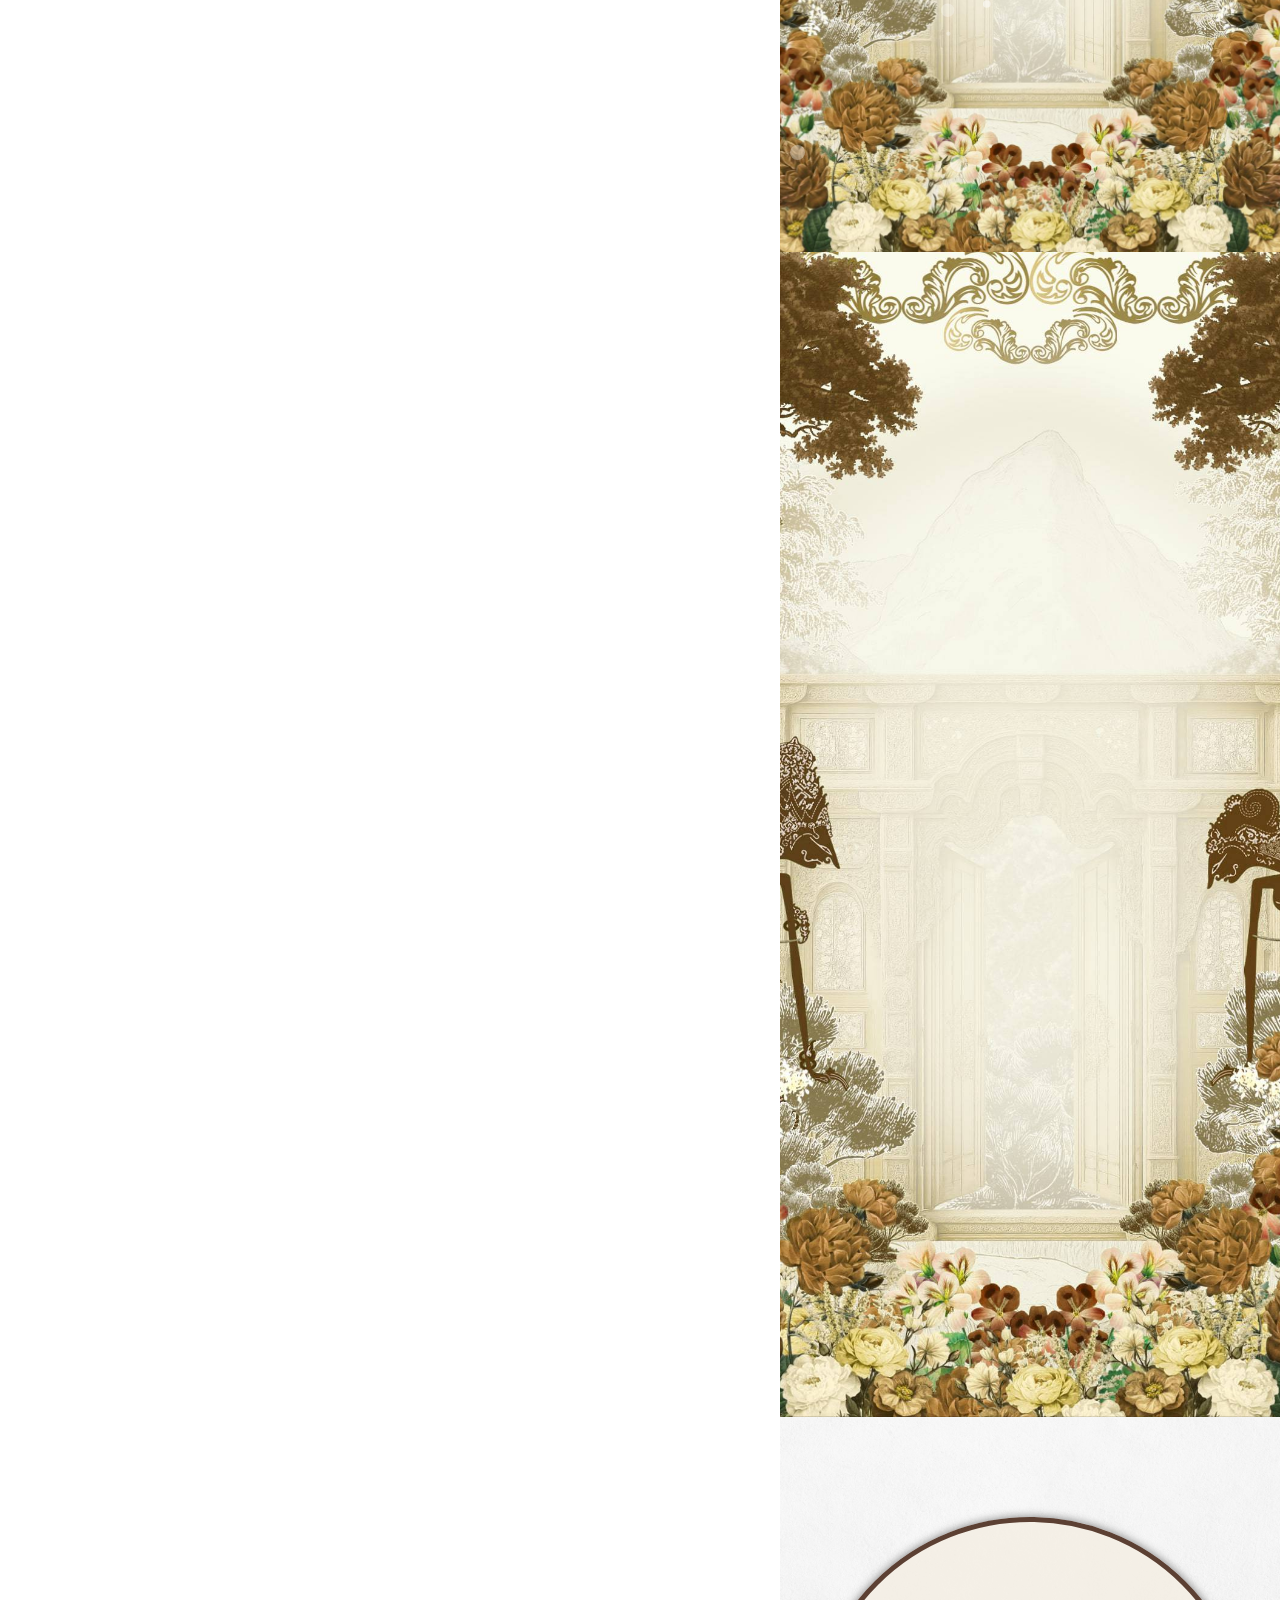
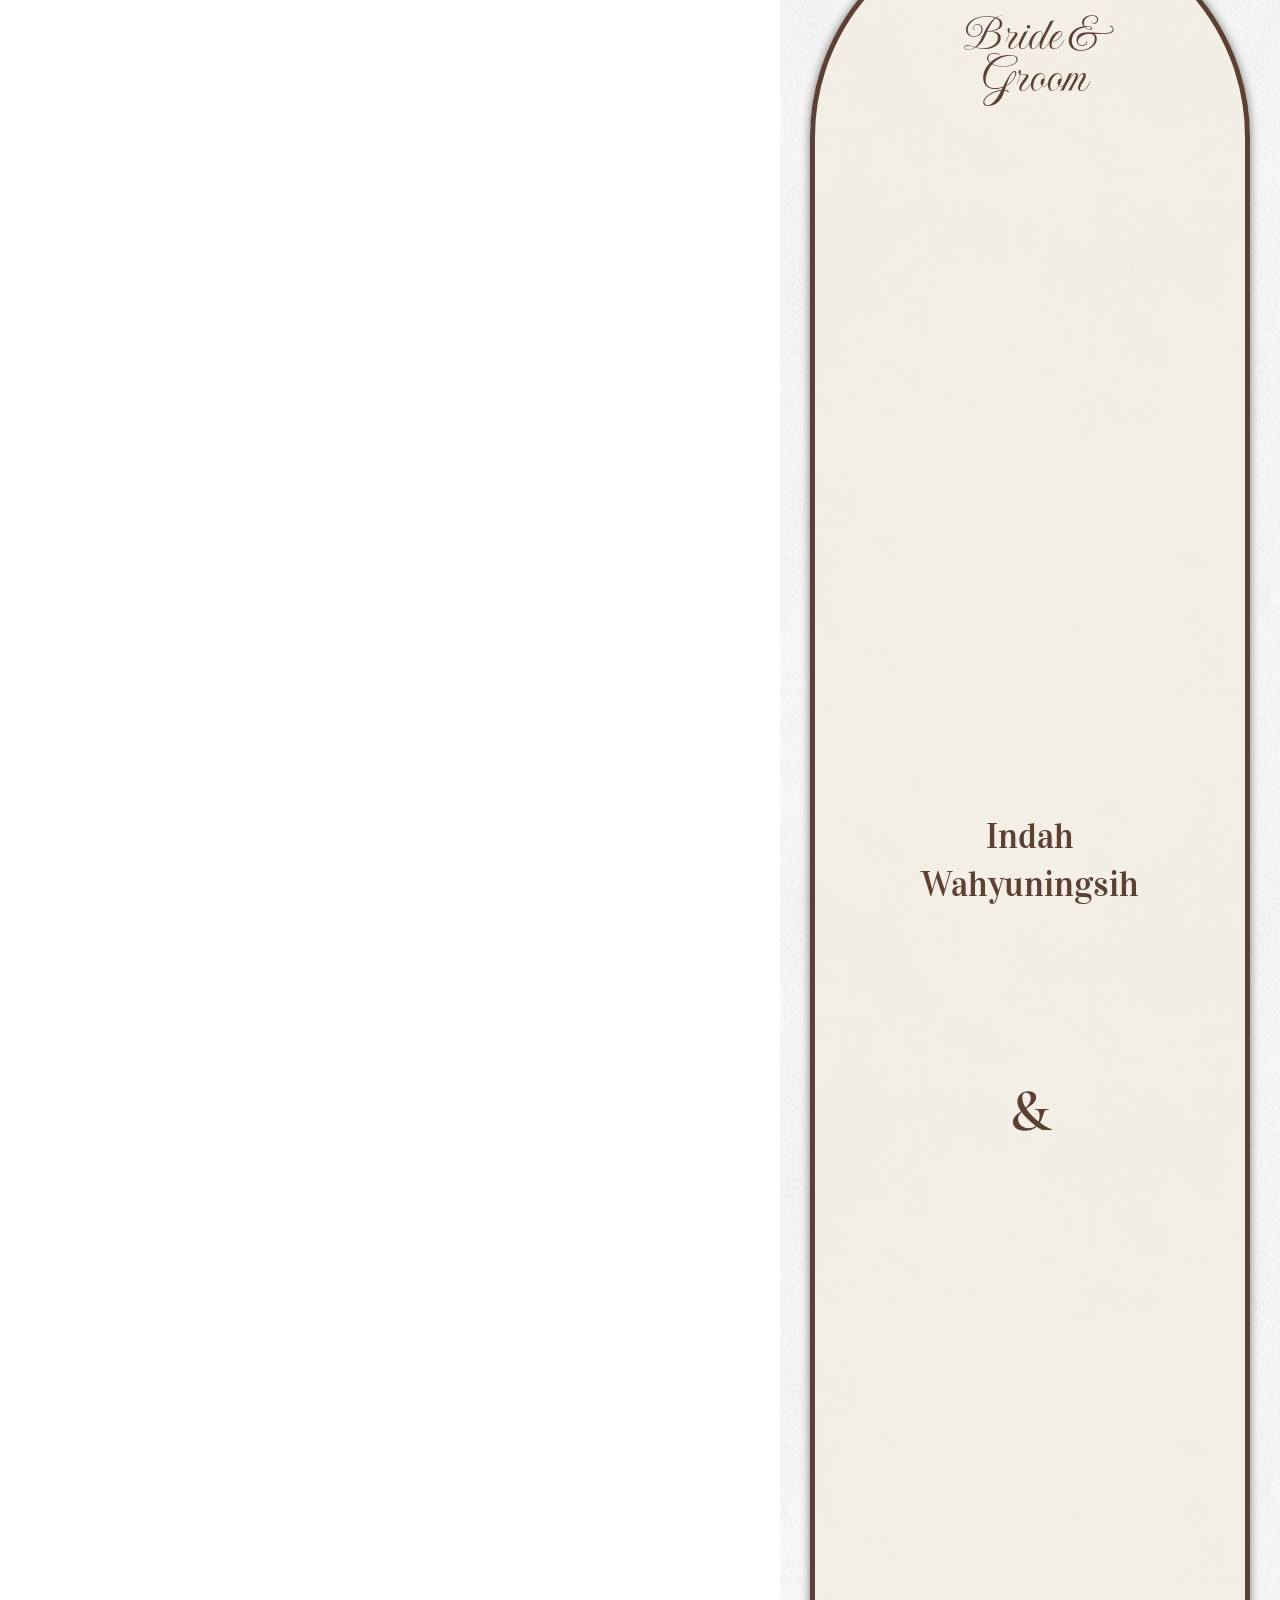
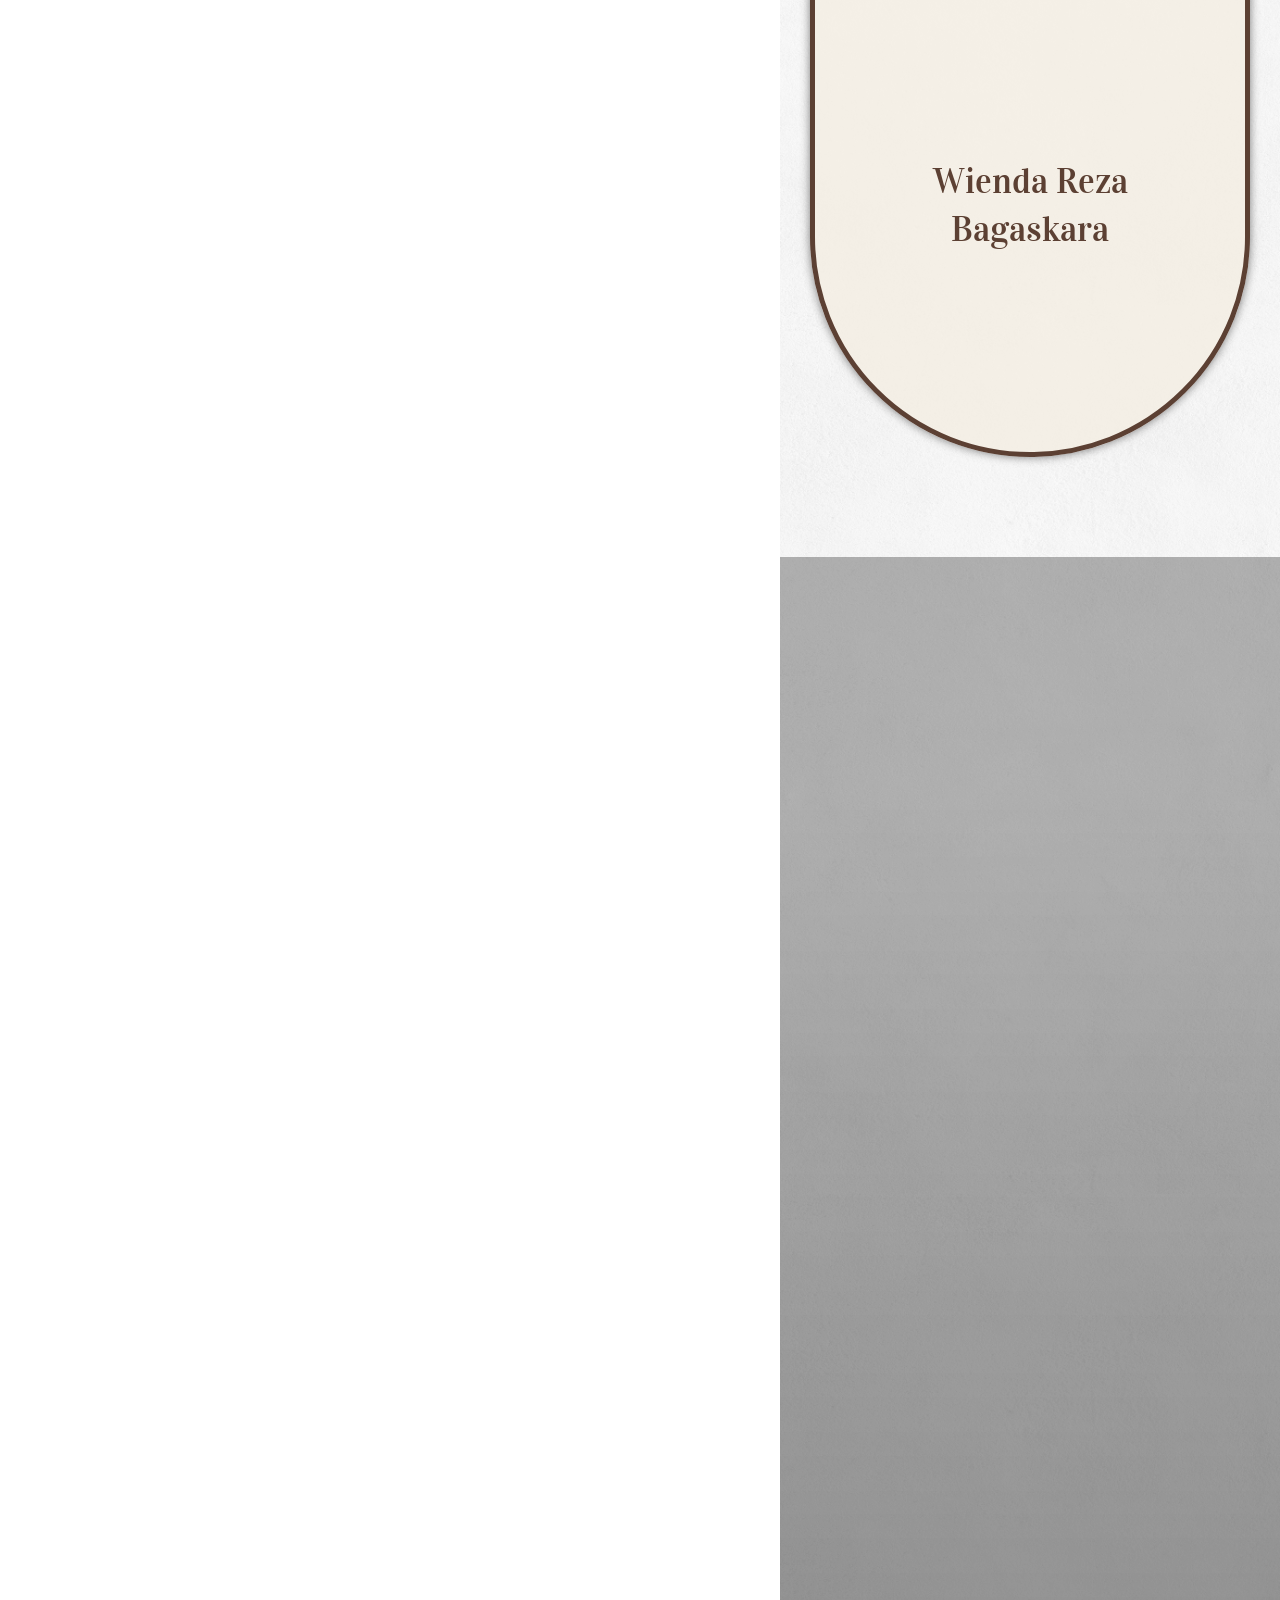
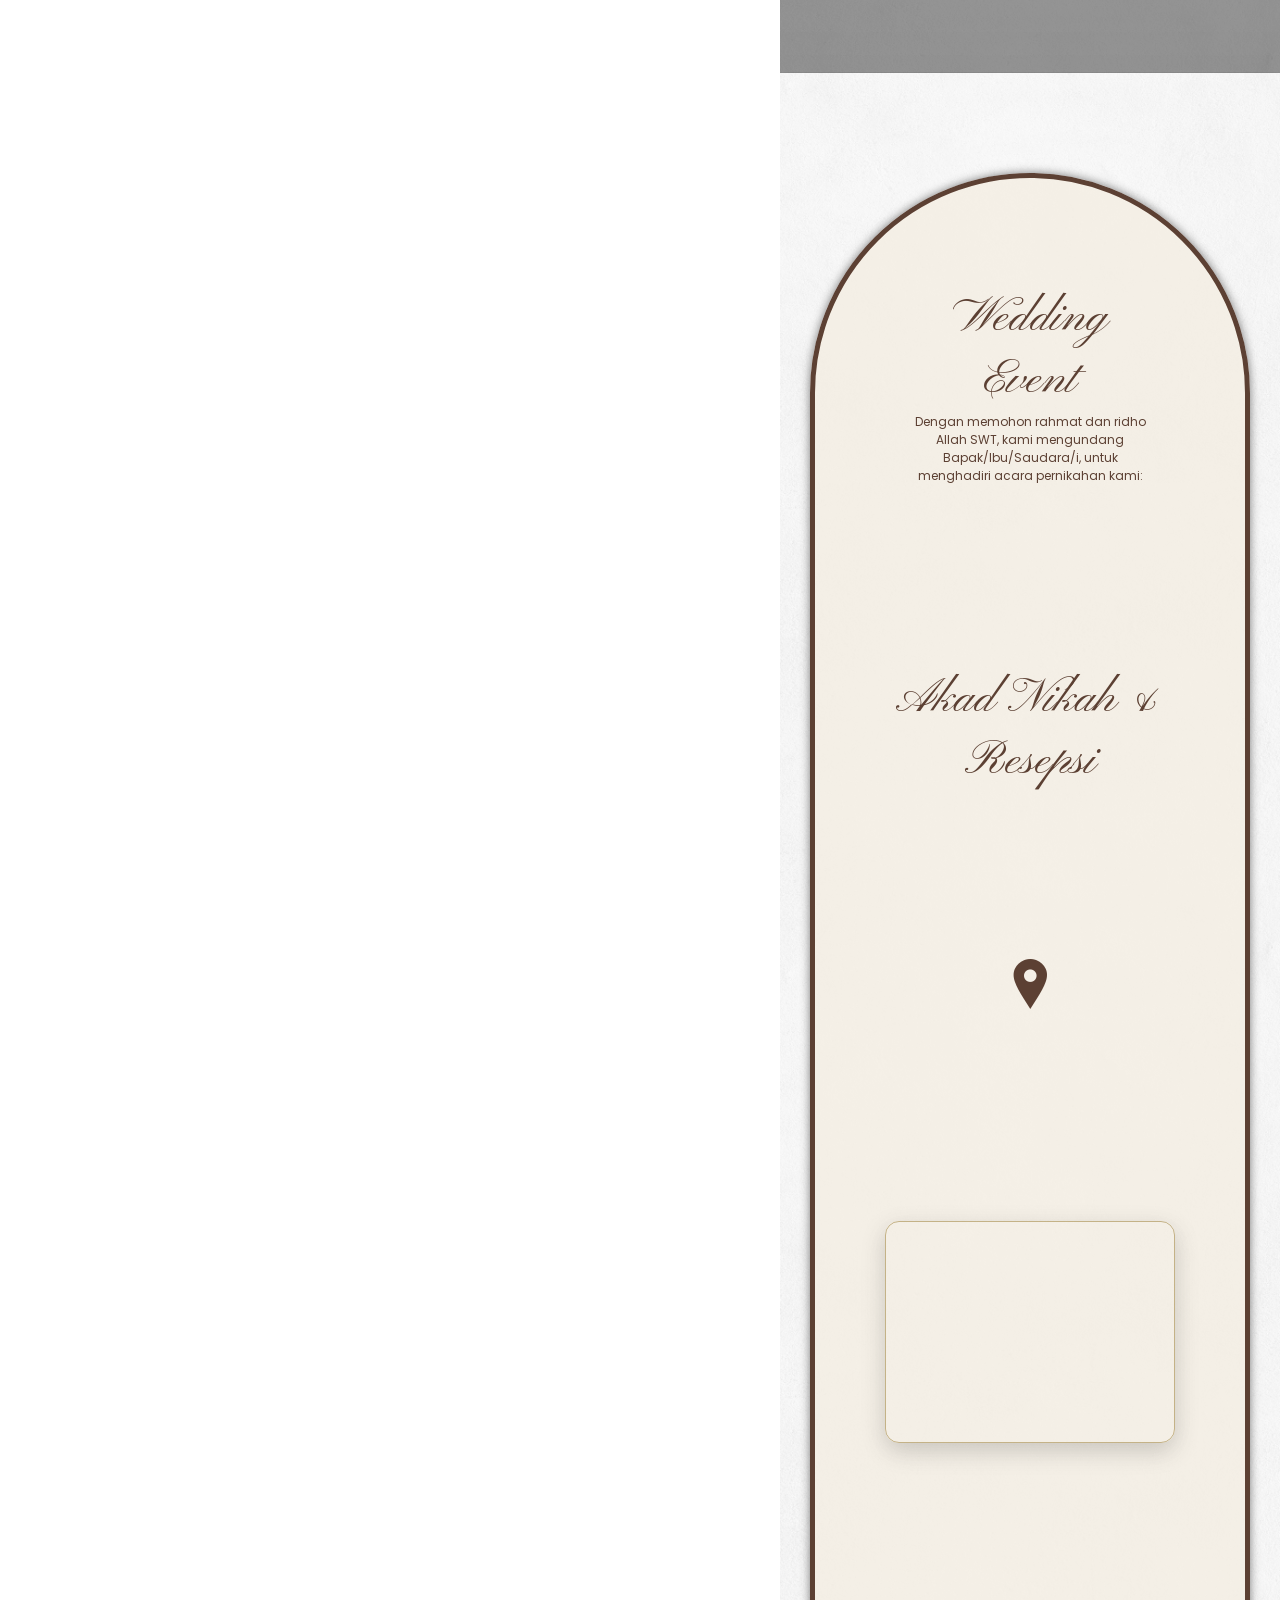
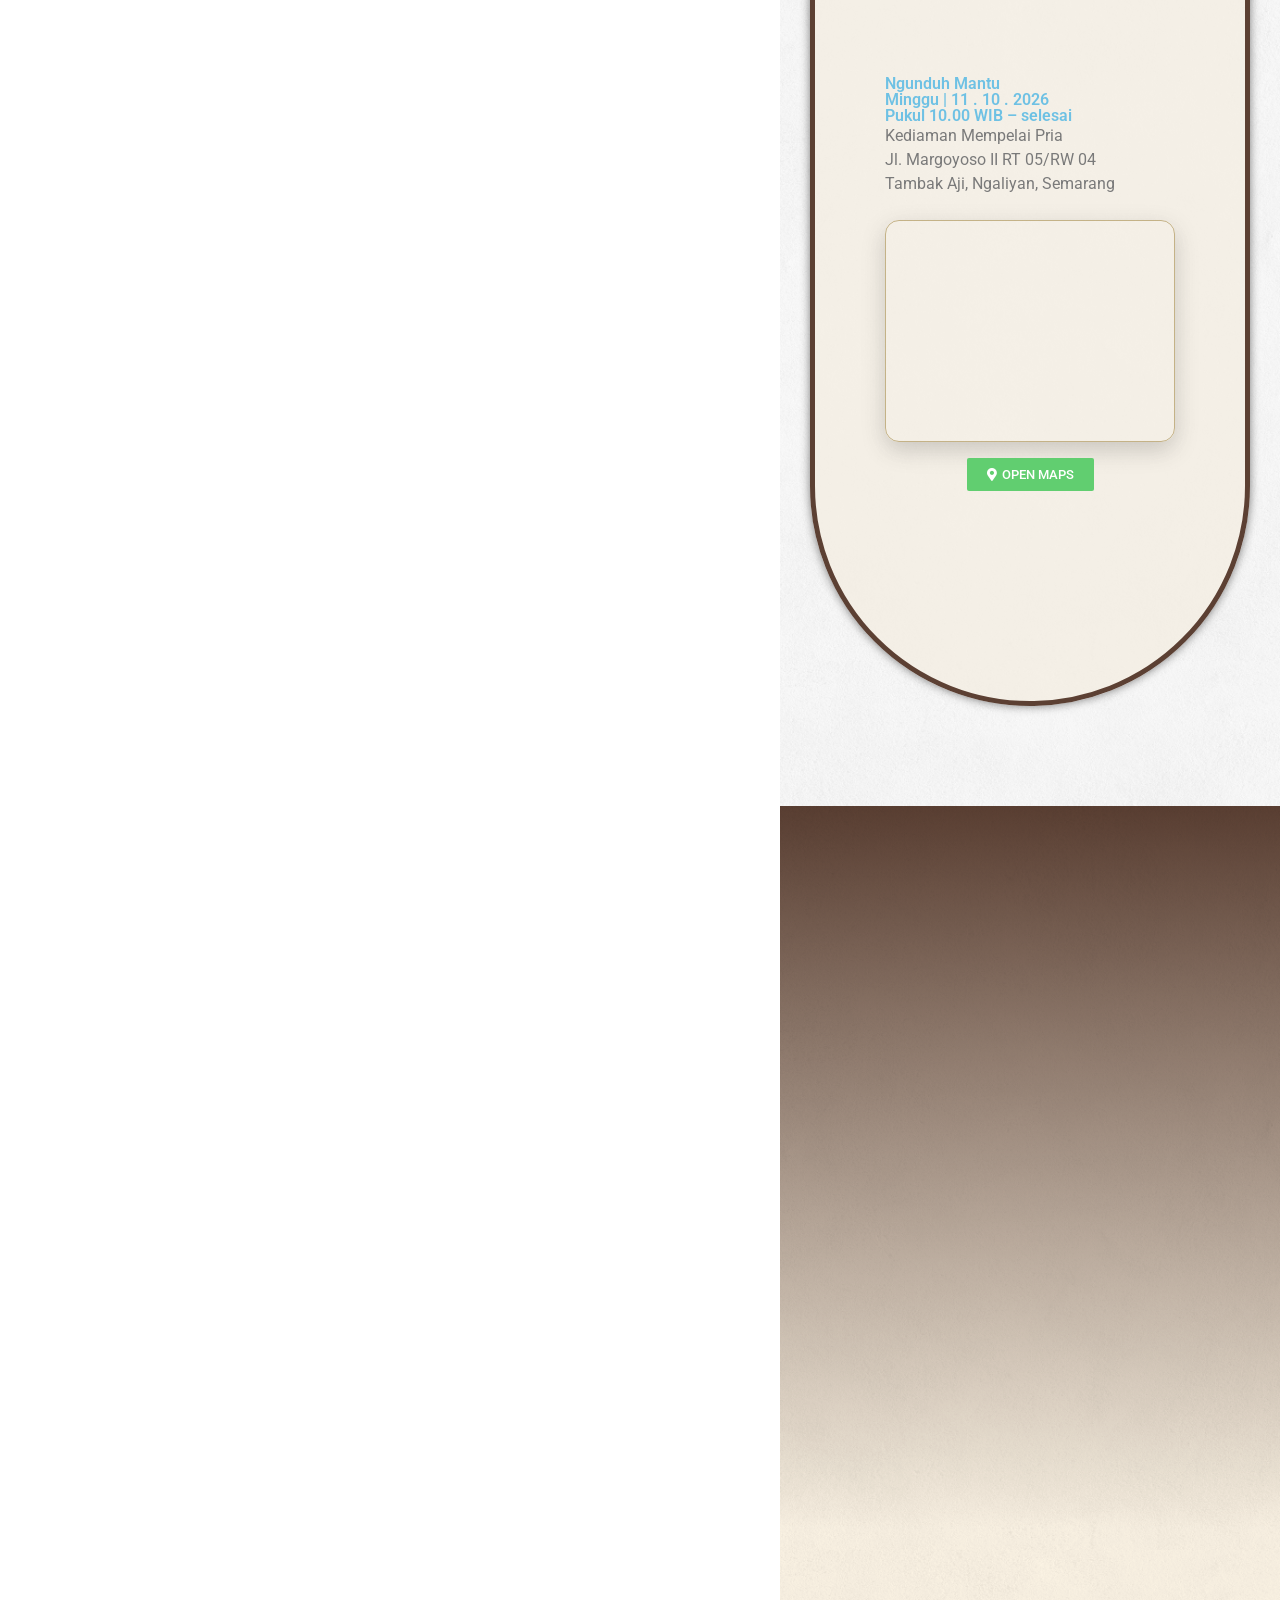
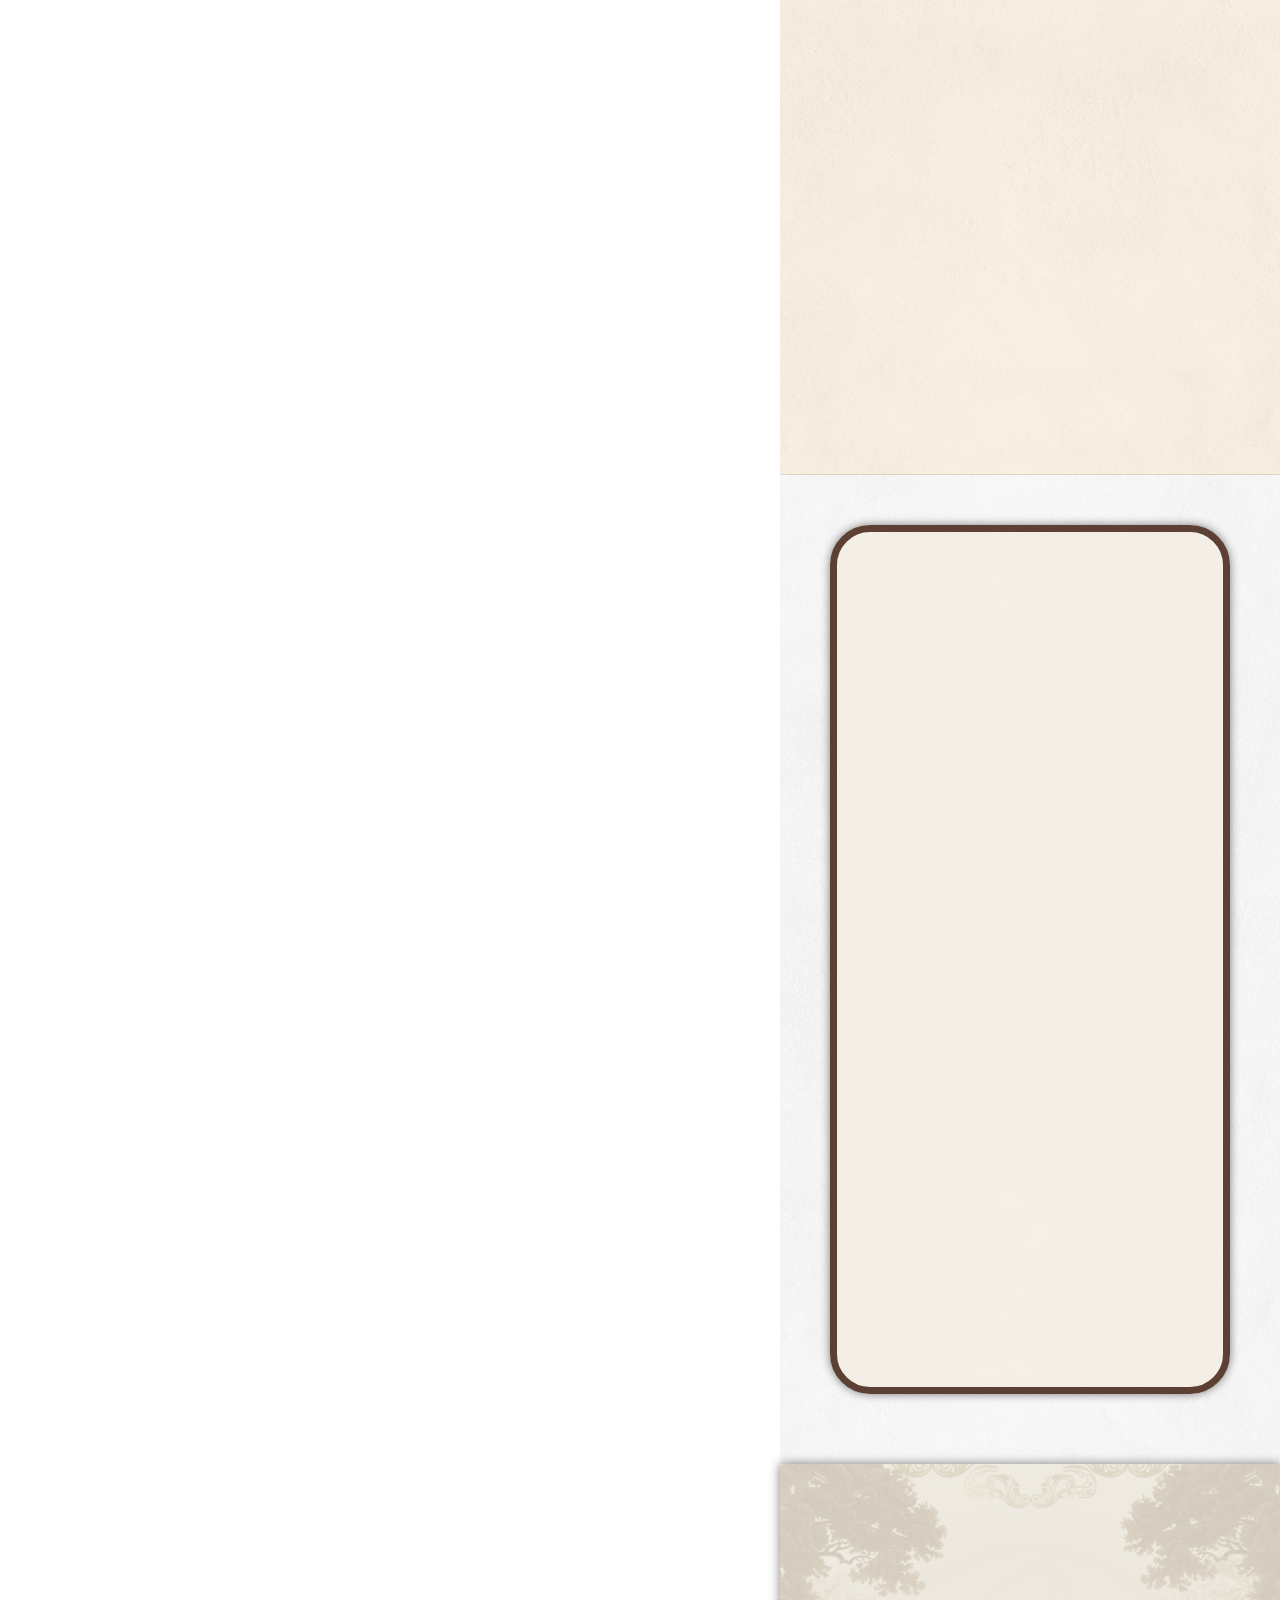
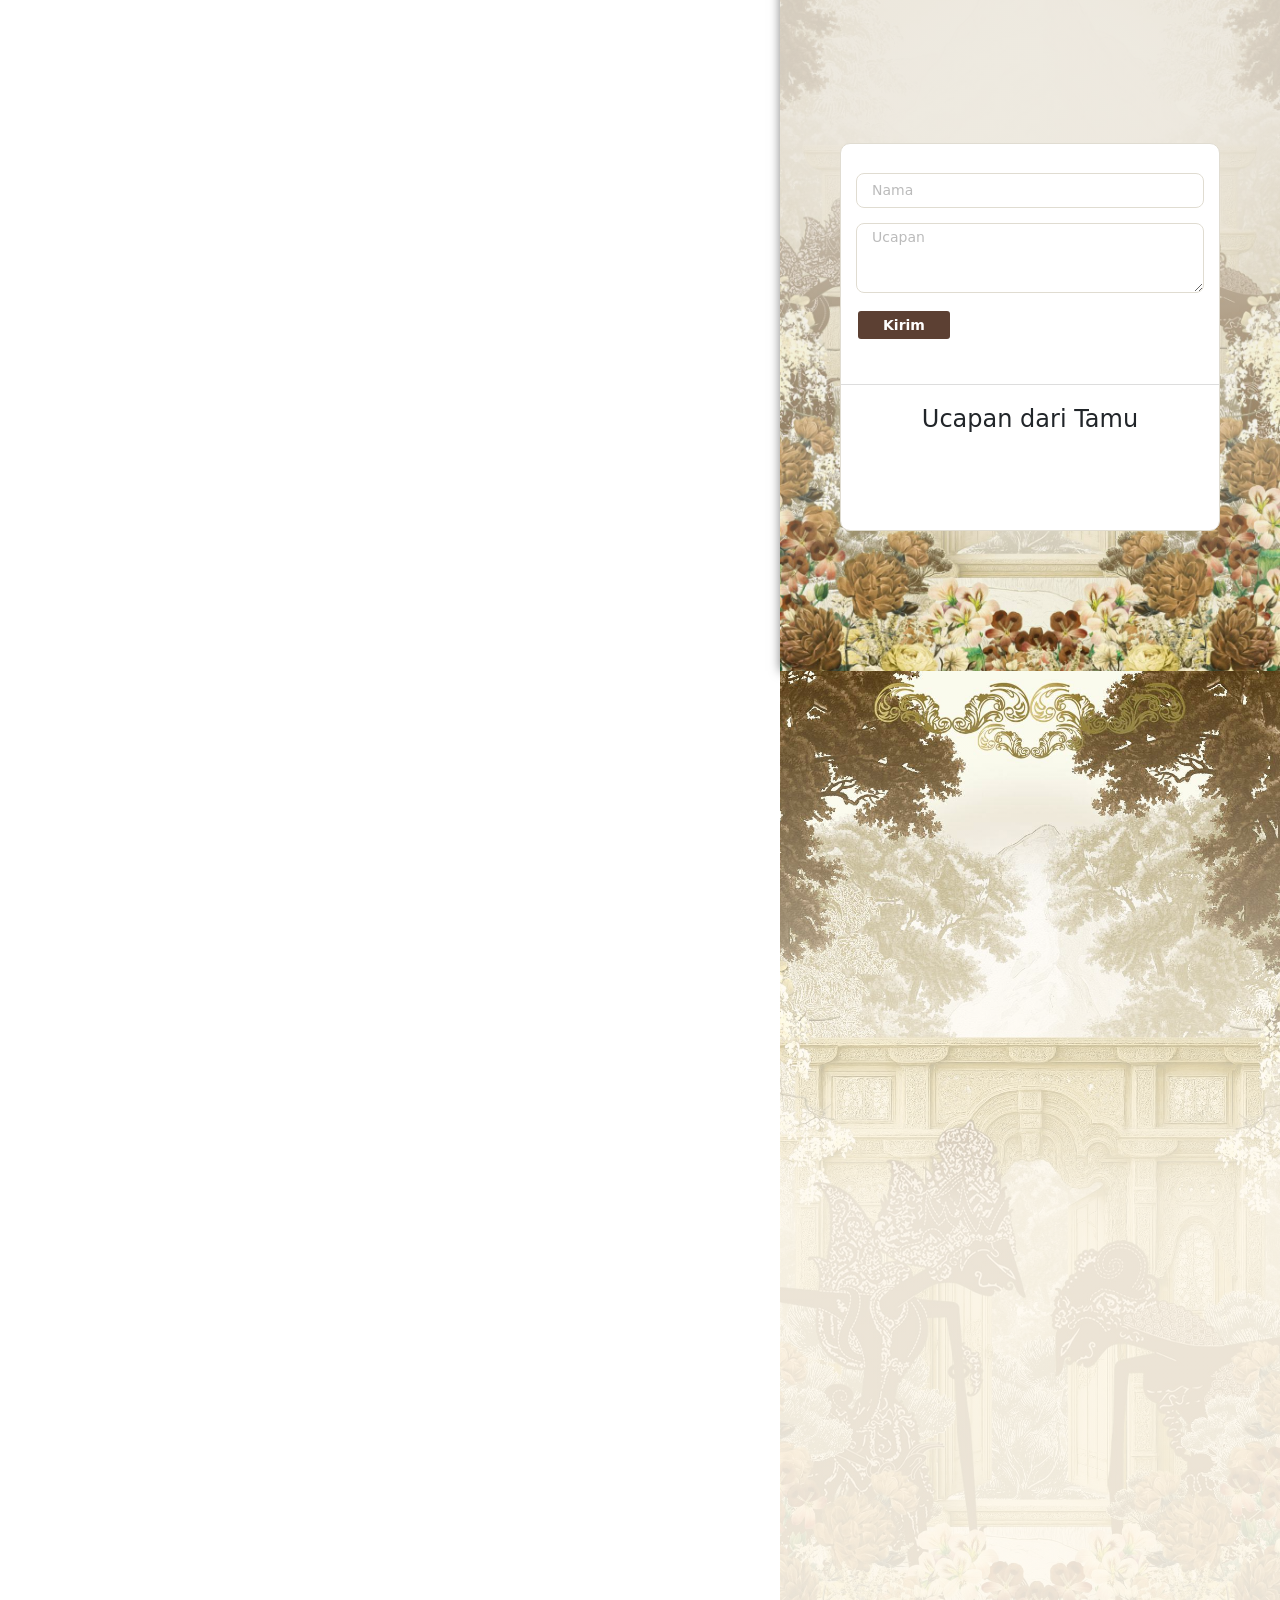
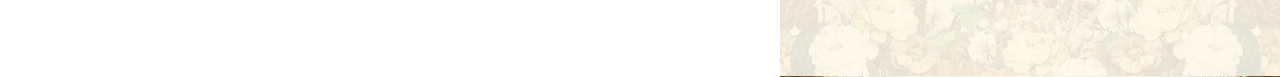
==== commit 1ee4e5aa: "update" ====
--- a/index.html
+++ b/index.html
@@ -4950,7 +4950,7 @@
 																<p
 																	class="elementor-heading-title elementor-size-default">
 																	Akad: Pukul 09.00 WIB <br /> Resepsi: Pukul
-																	12.00 WIB </p>
+																	12.00 – 15.00 WIB </p>
 															</div>
 														</div>
 														<div class="elementor-element elementor-element-65e46ab7 lw-sticky-section-no elementor-widget elementor-widget-spacer"
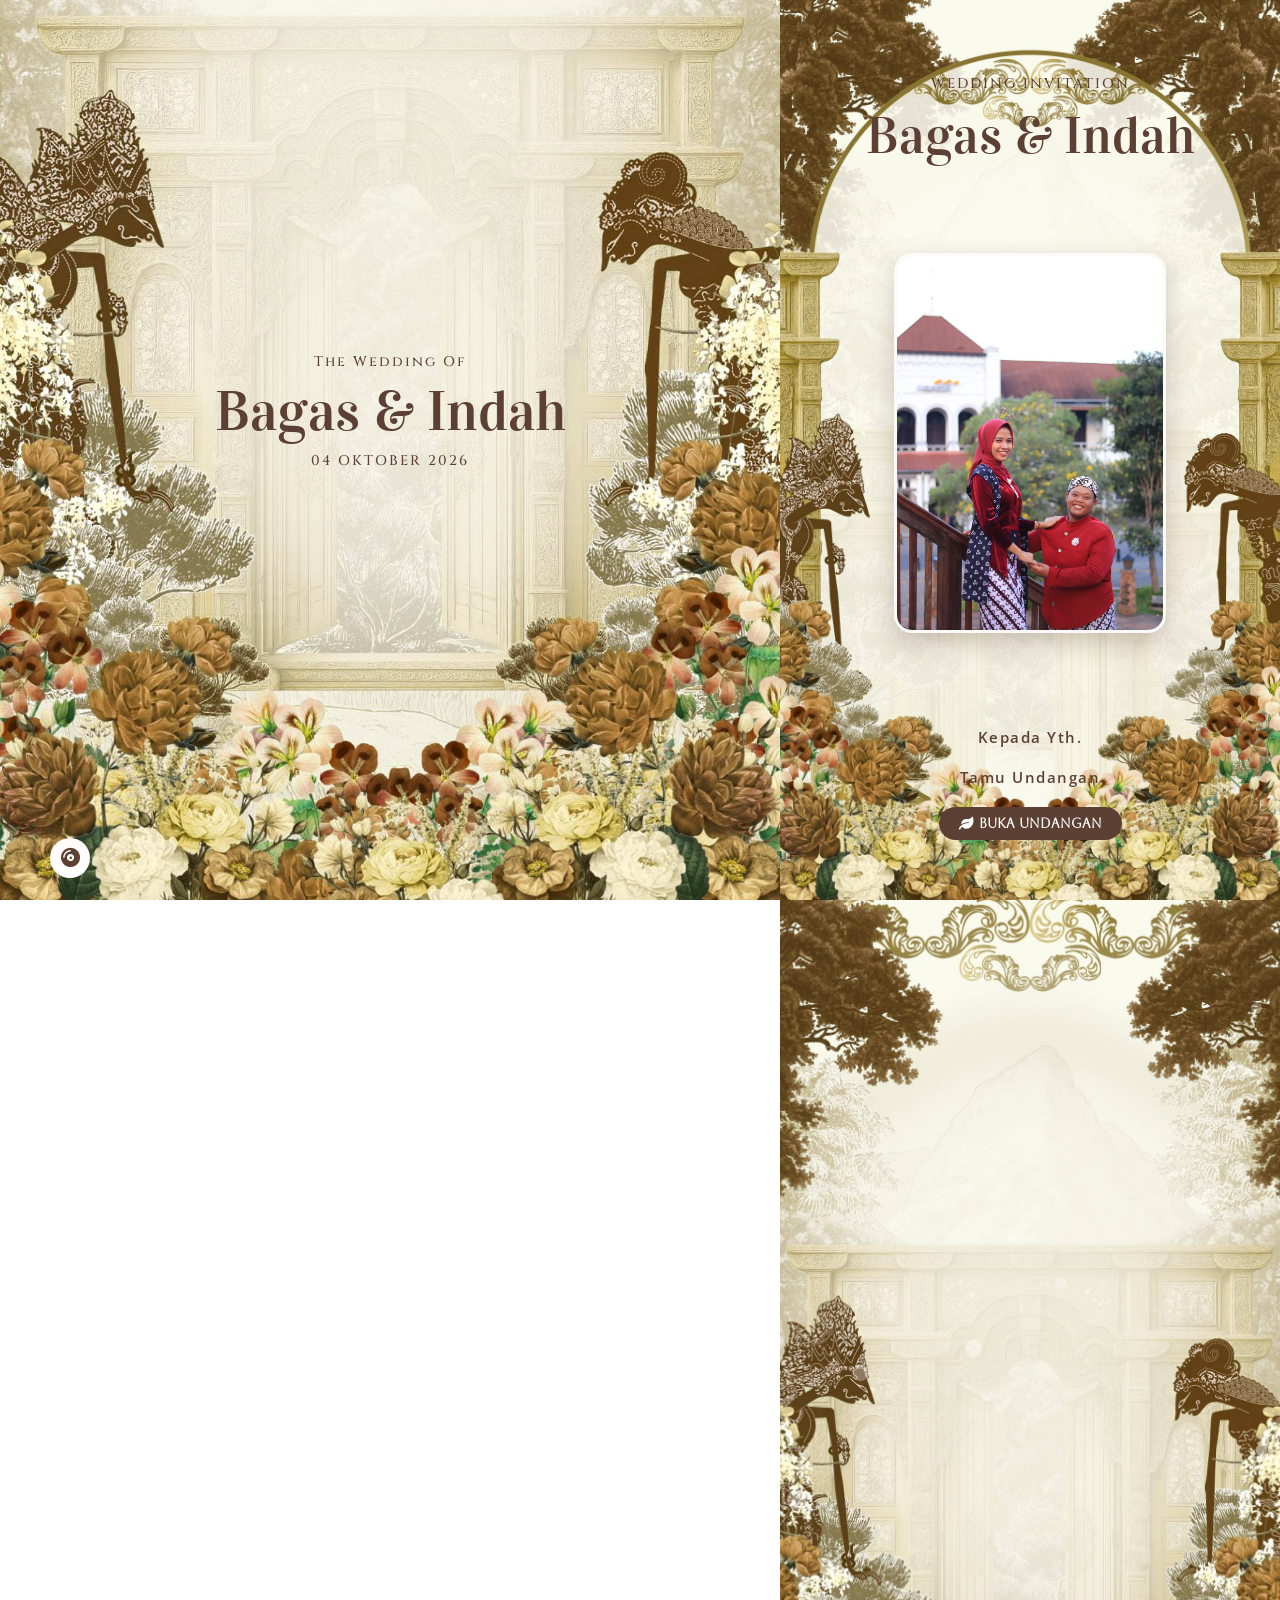
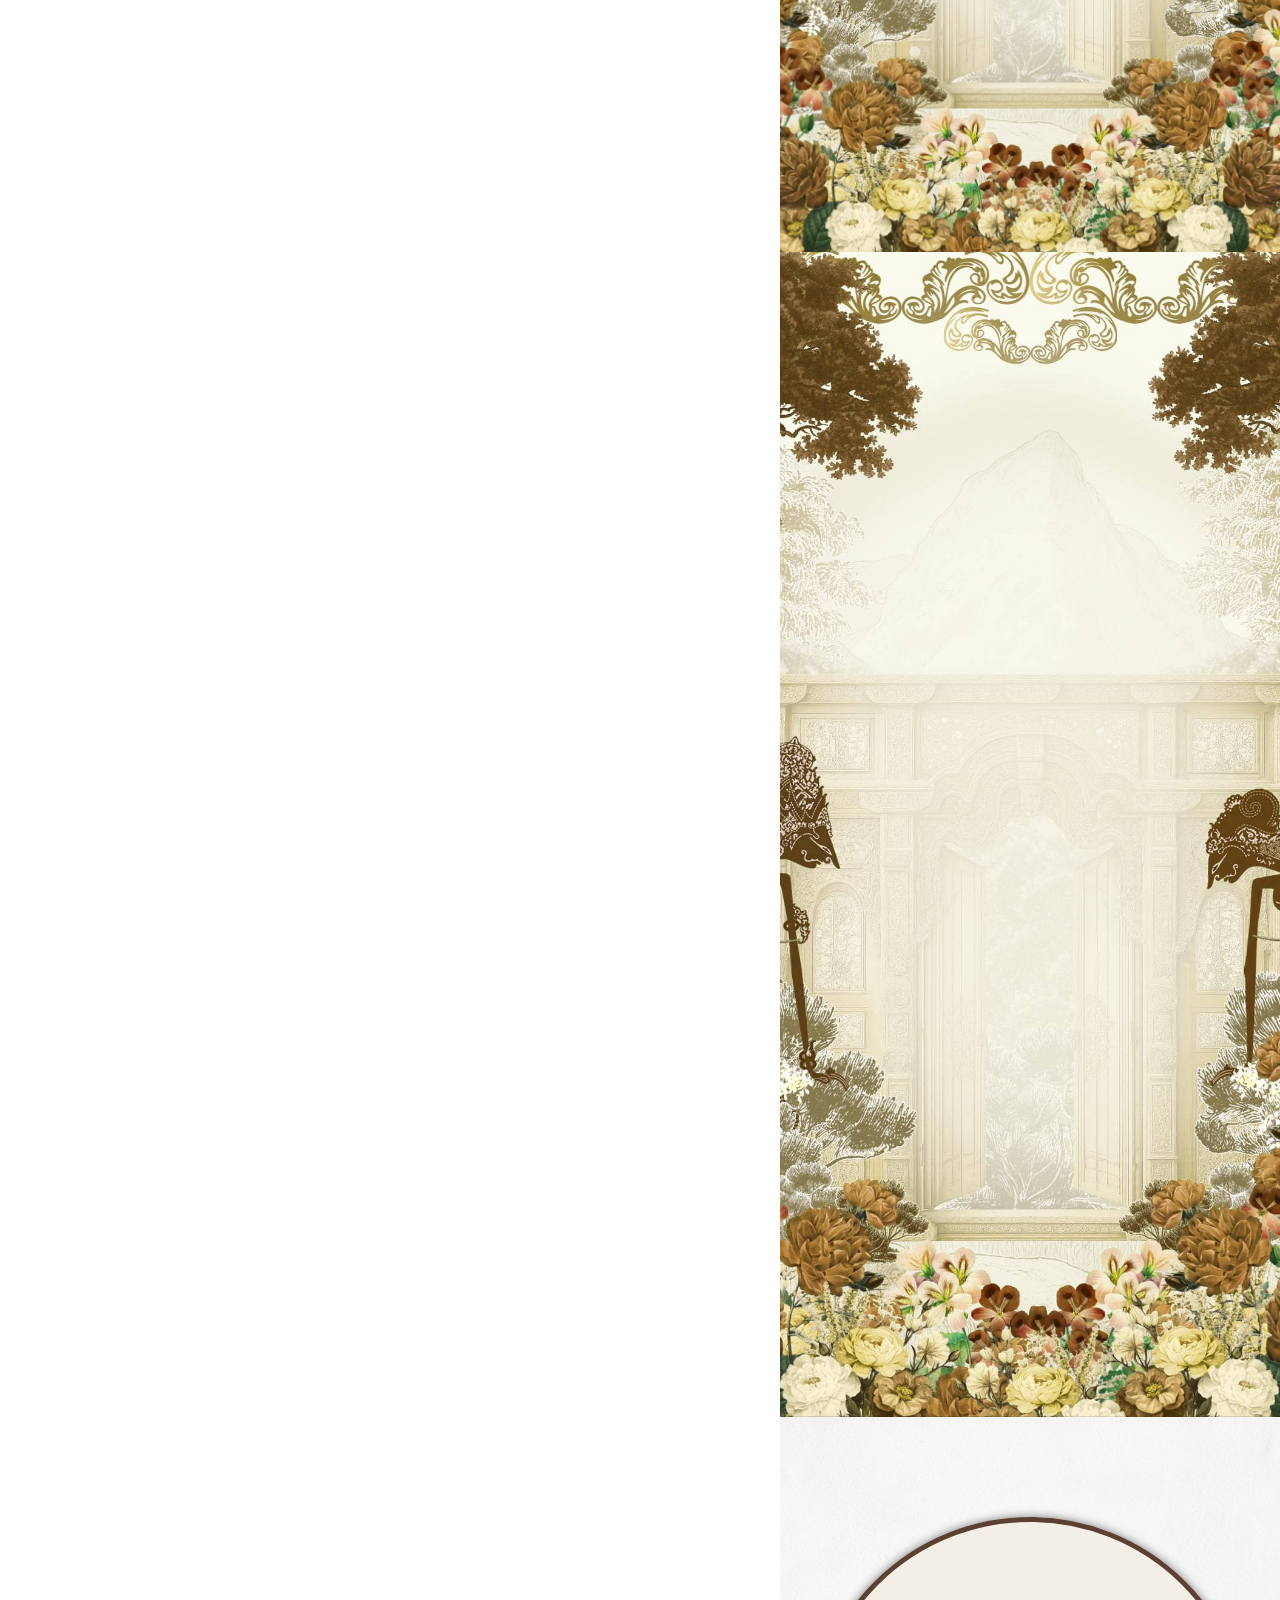
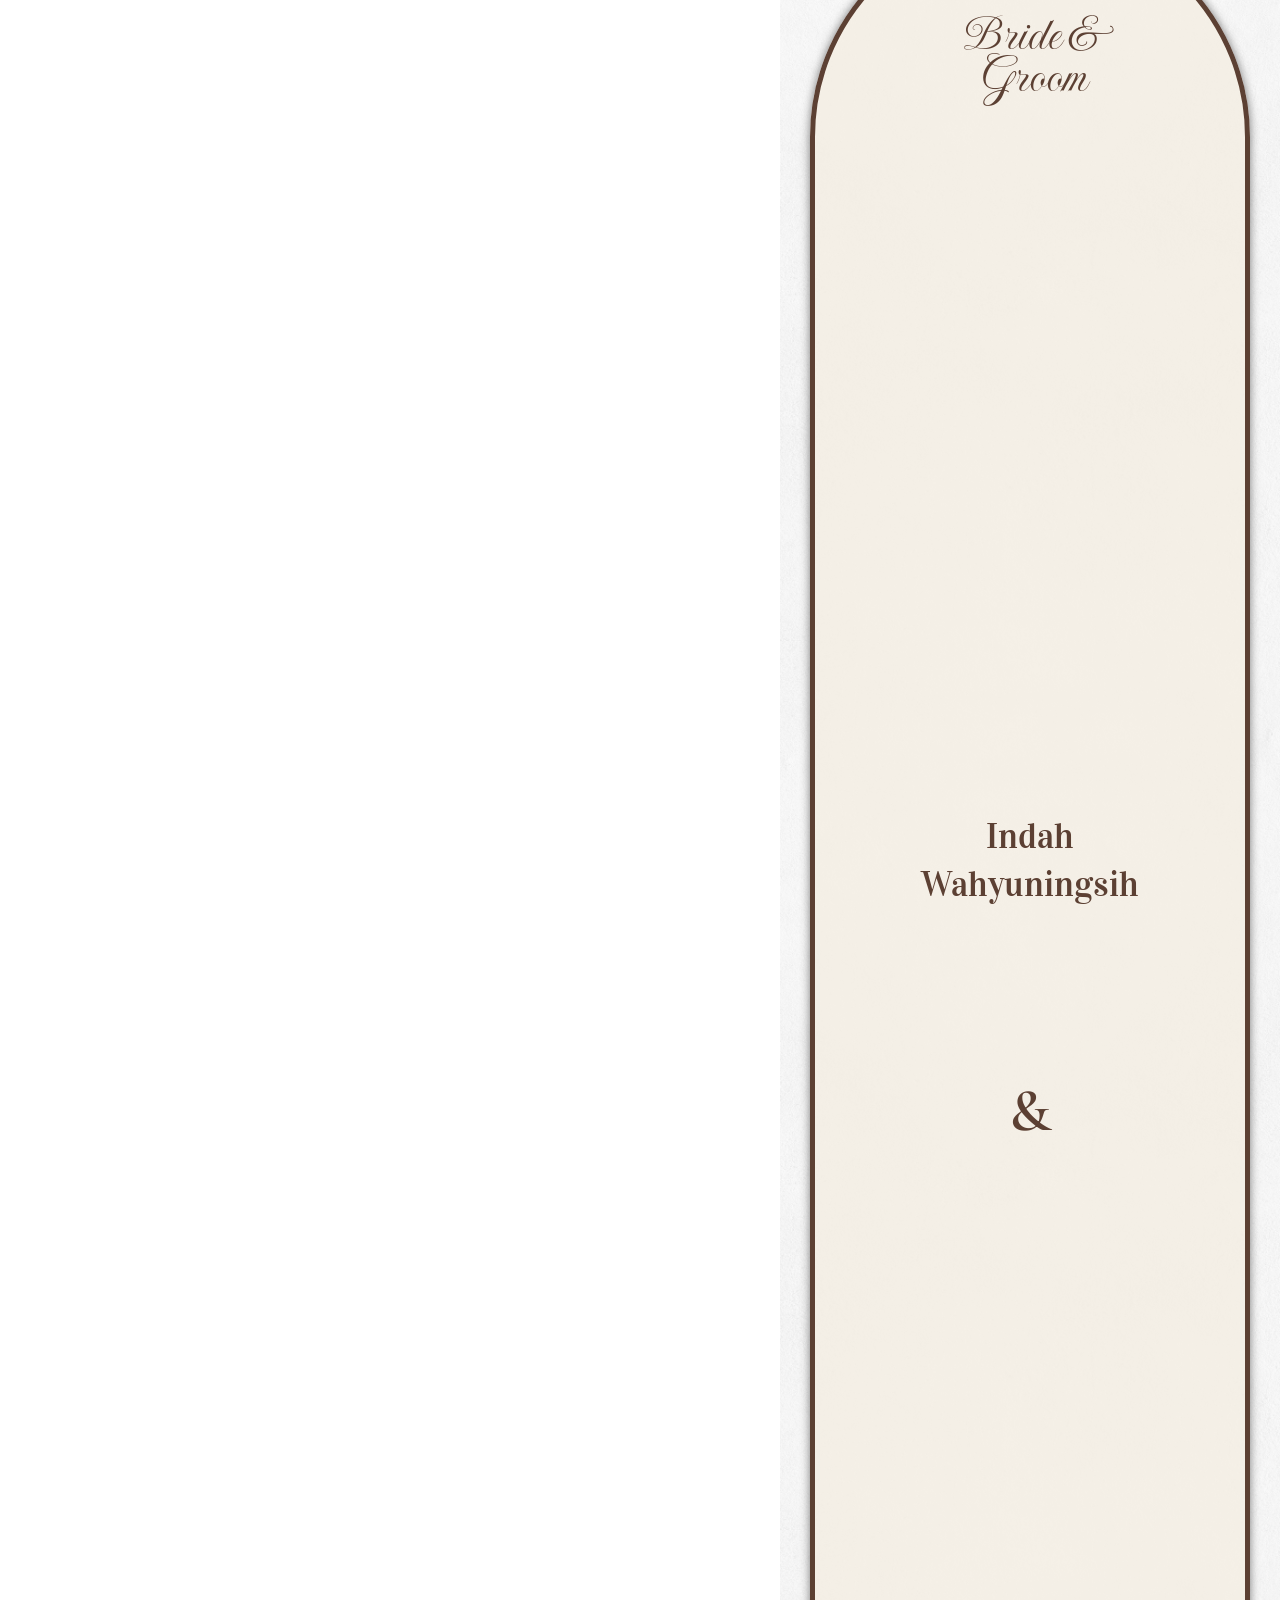
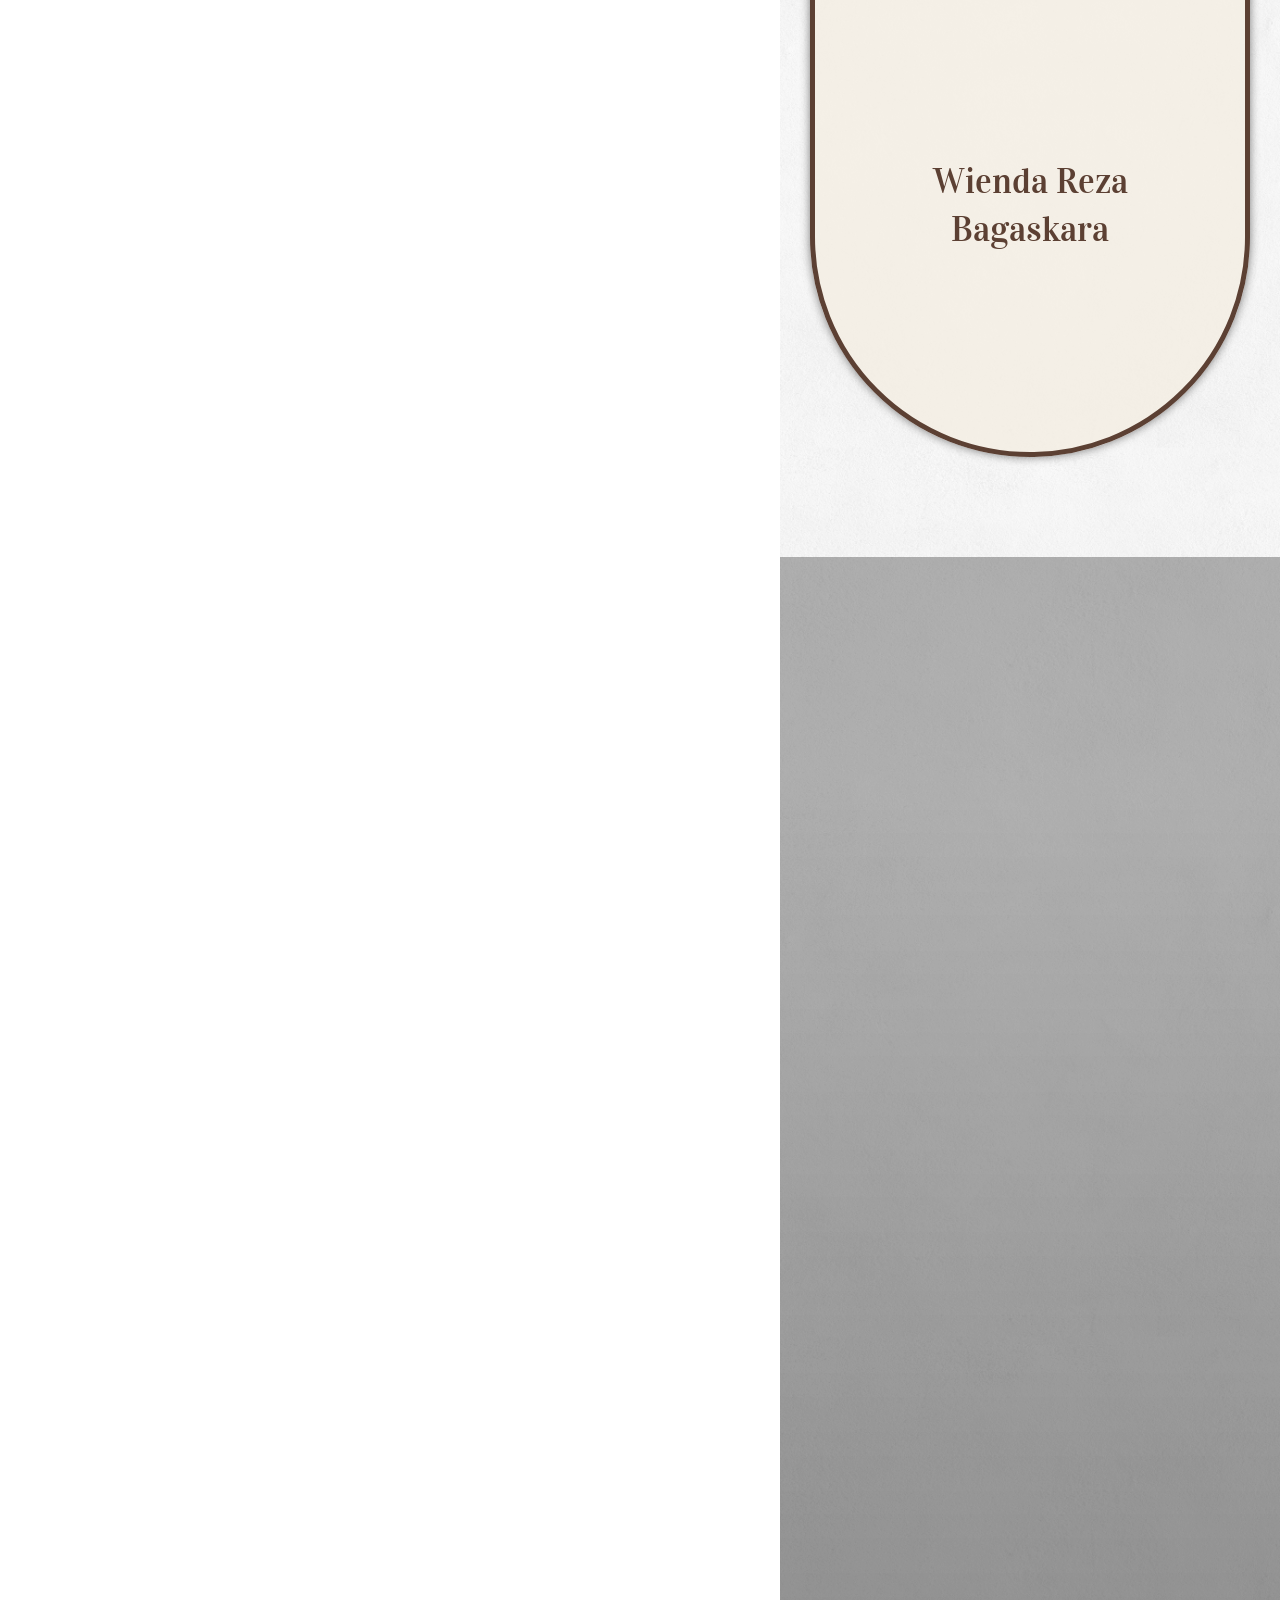
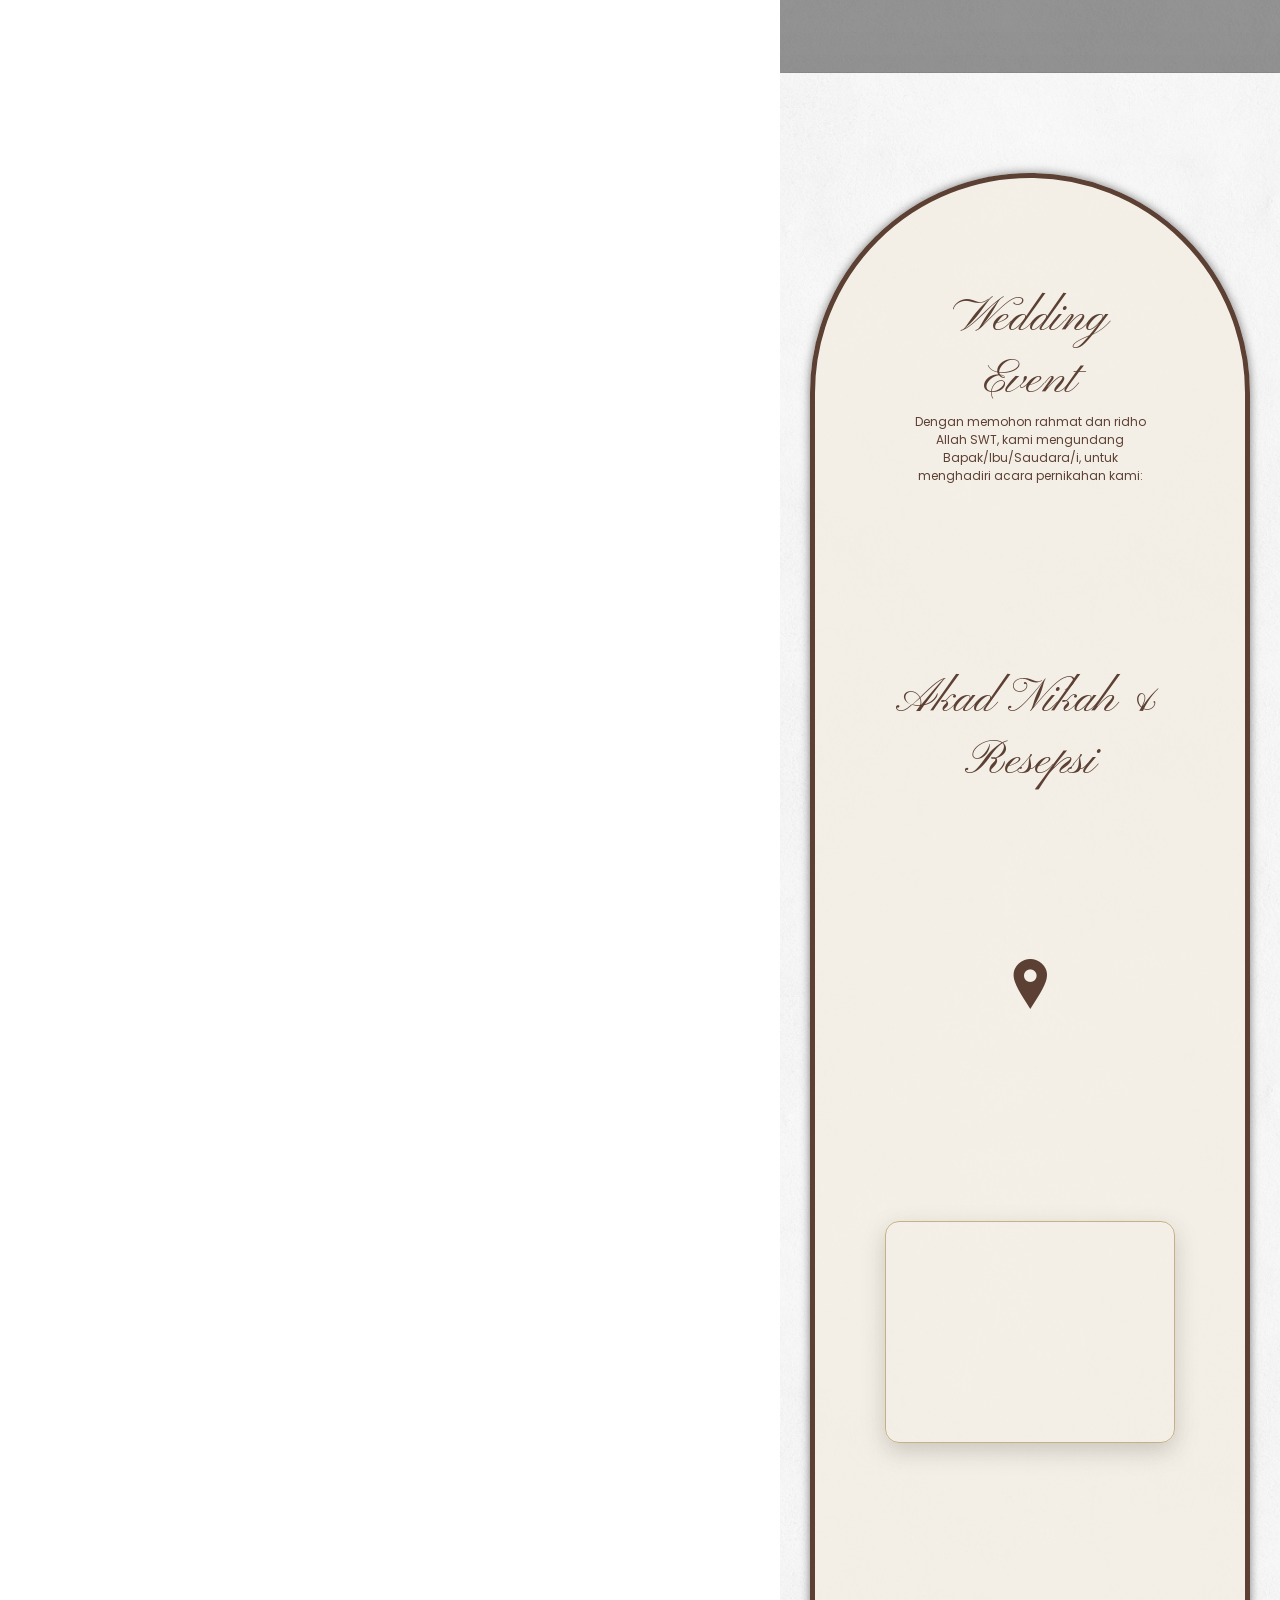
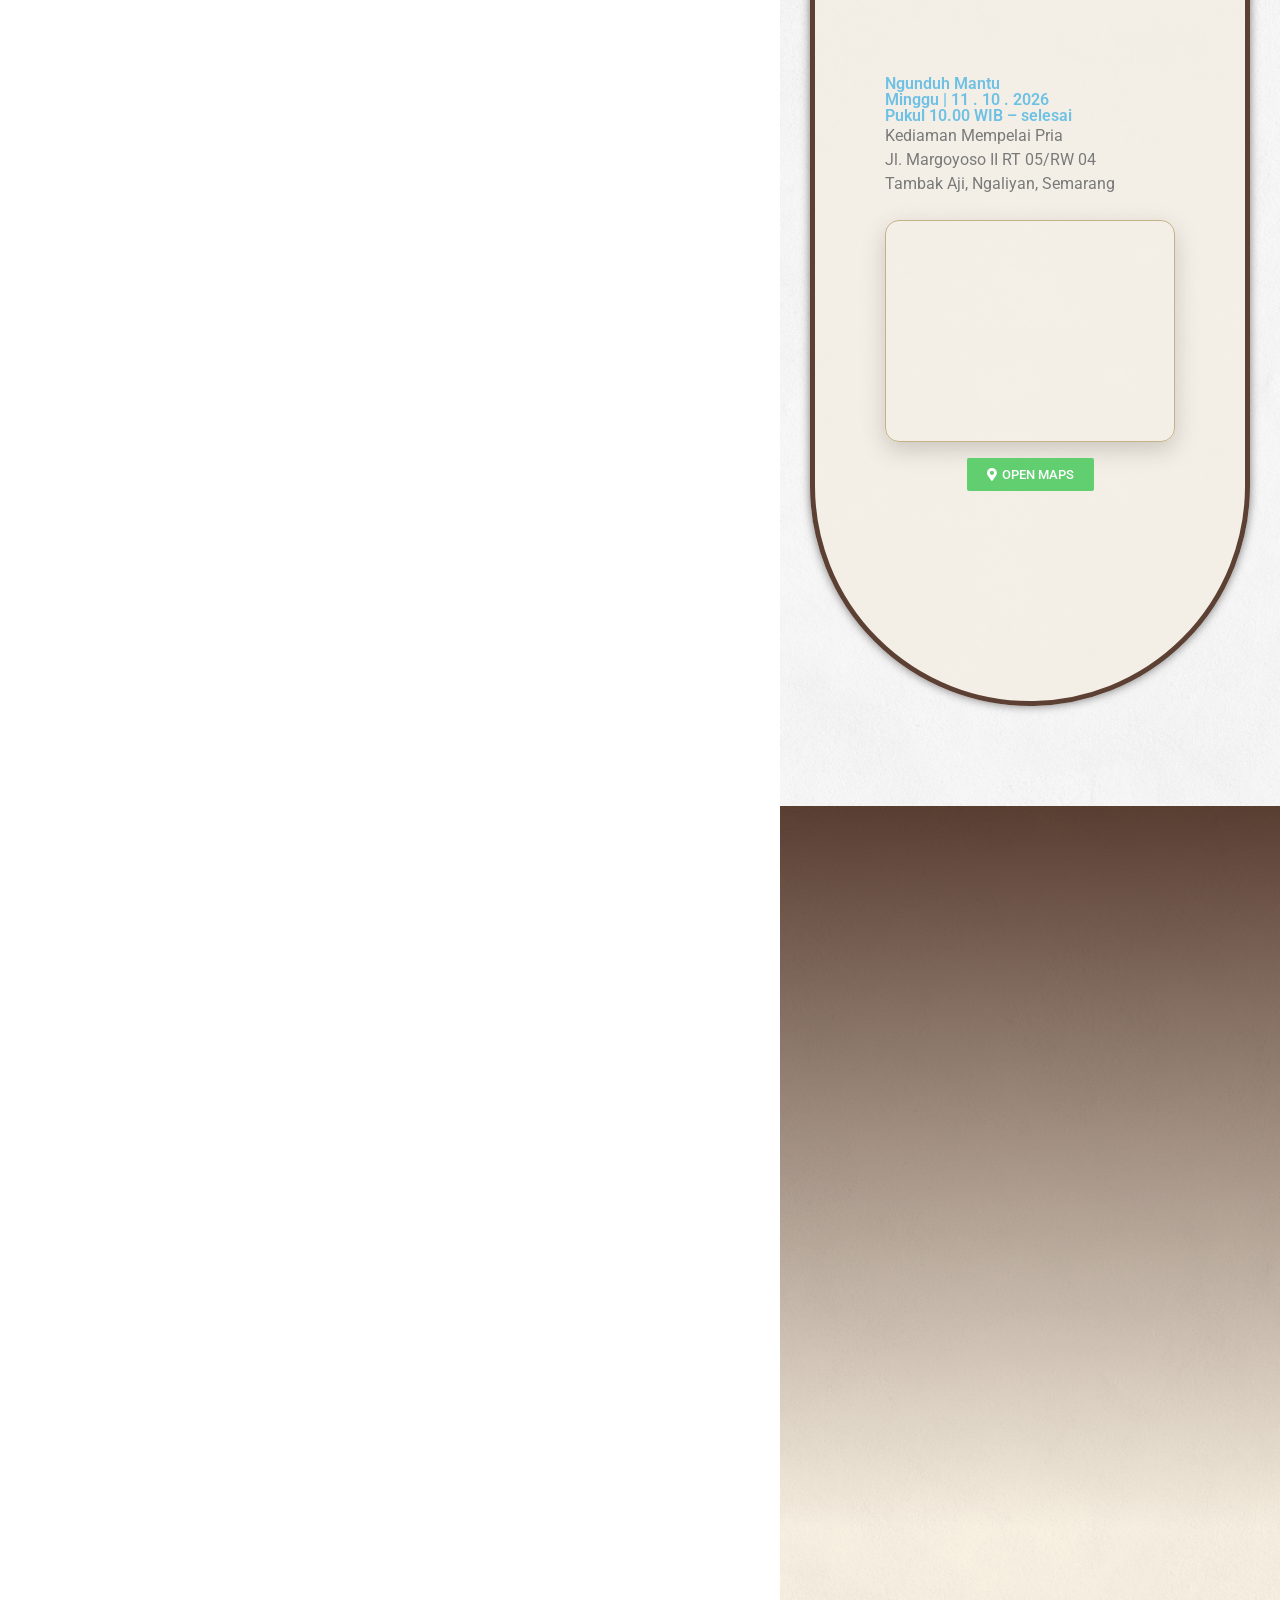
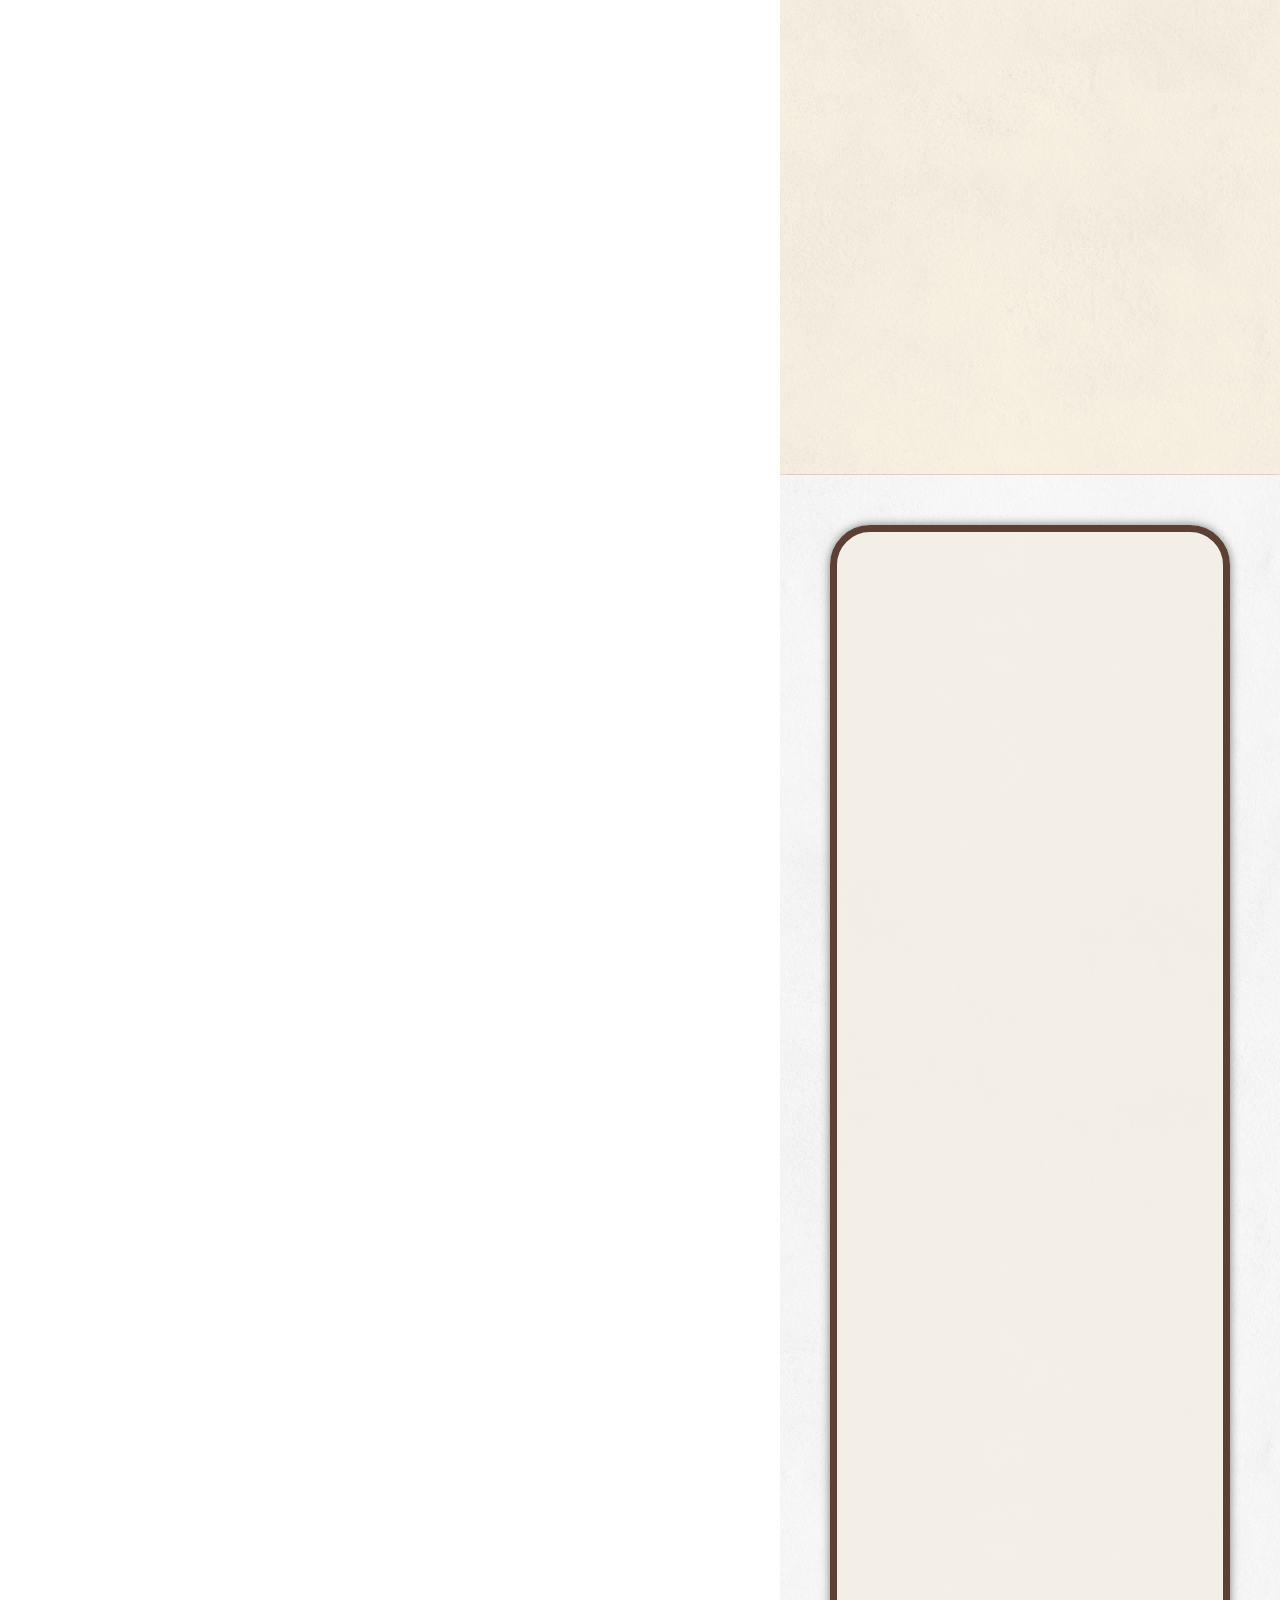
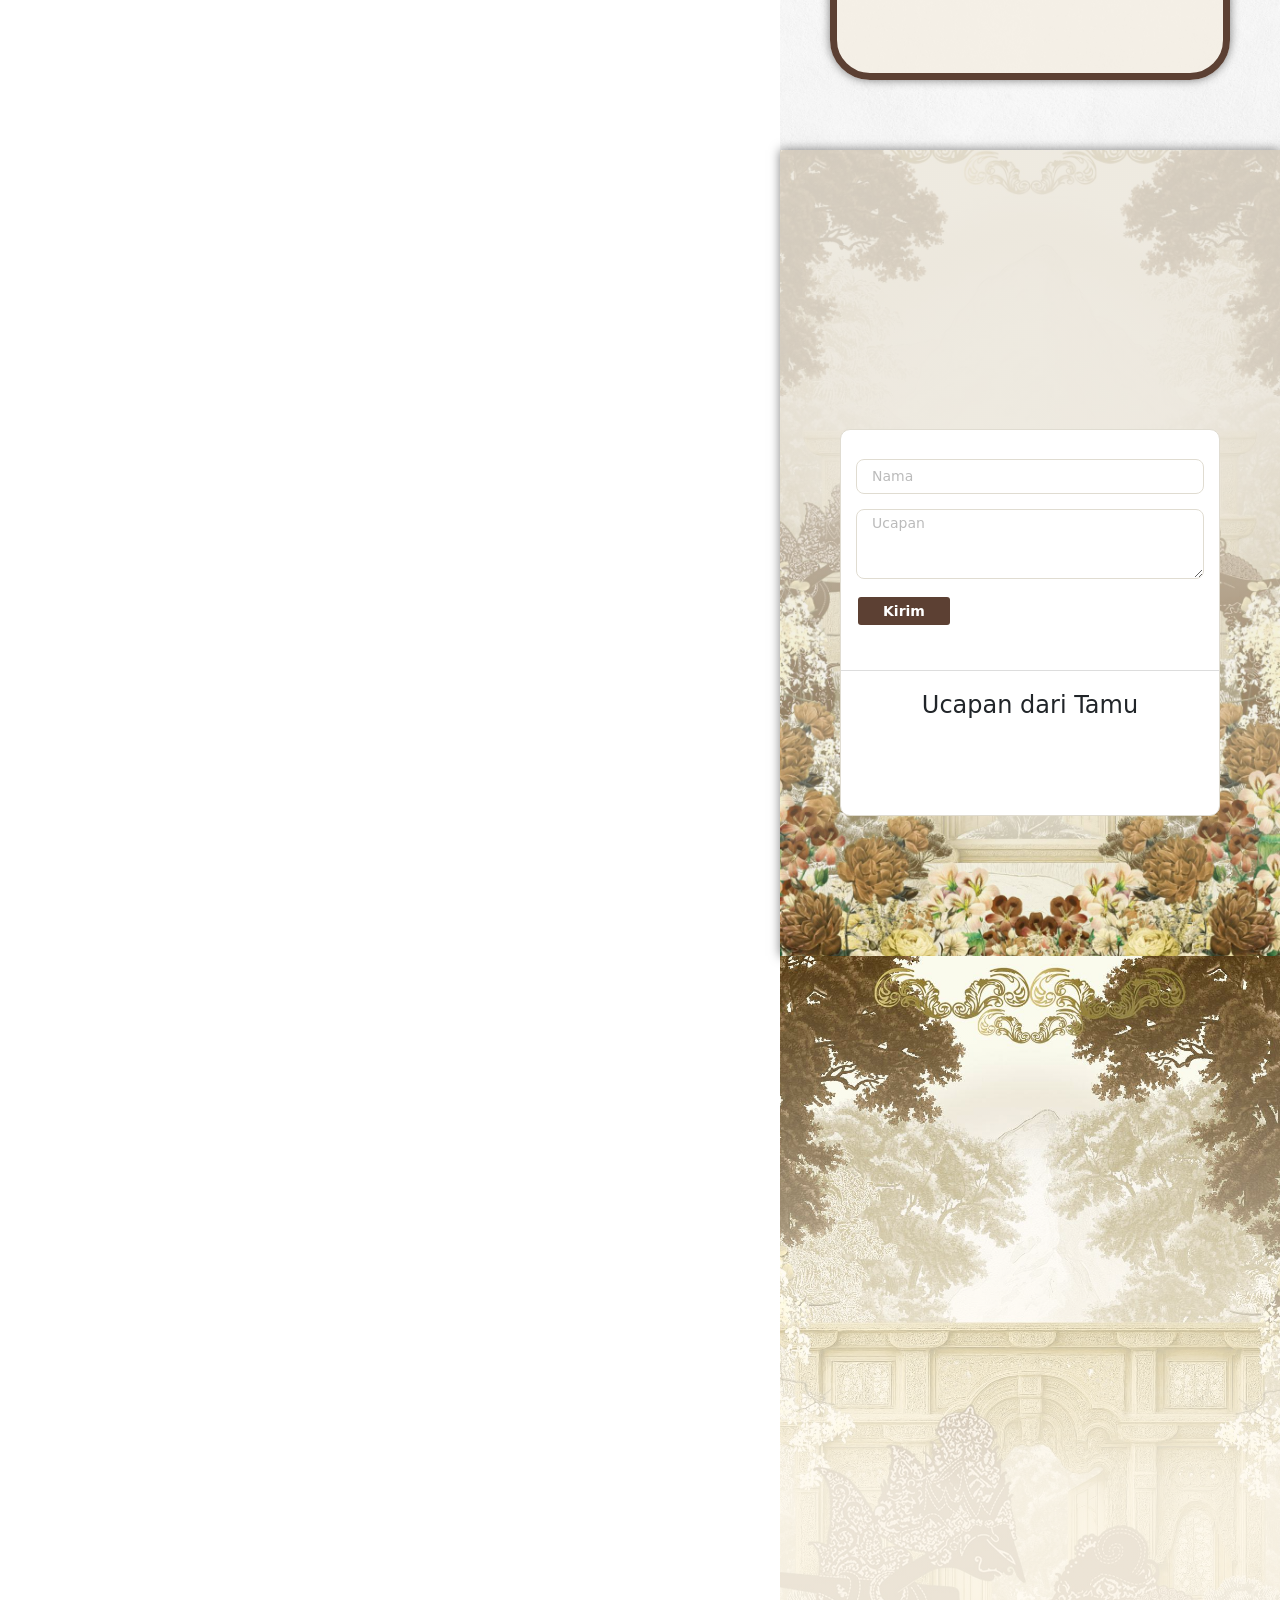
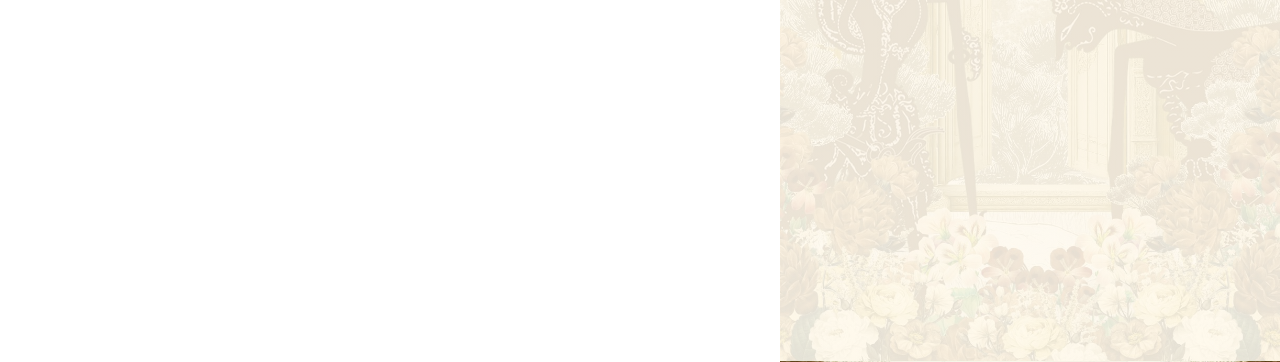
==== commit 7c1d4123: "rekening" ====
--- a/index.html
+++ b/index.html
@@ -4150,6 +4150,15 @@
 			color: #fff;
 			background: linear-gradient(135deg, #0b6e4f, #163a2c);
 			border-radius: 8px;
+		}
+		.btn-bank-badge-mandiri {
+			letter-spacing: 0.08em;
+			font-size: 1.15rem;
+			background: linear-gradient(135deg, #003d79, #1a6bb5);
+		}
+		#amplop .elementor-element-mandiri {
+			width: 100% !important;
+			margin-top: 12px;
 		}
 		#amplop {
 			display: block !important;
@@ -5632,7 +5641,7 @@
 																			<span class="elementor-button-icon">
 																				<i aria-hidden="true"
 																					class="fas fa-gift"></i> </span>
-																			<span class="elementor-button-text">Lihat Rekening BTN</span>
+																			<span class="elementor-button-text">Lihat Rekening</span>
 																		</span>
 																	</a>
 																</div>
@@ -5750,7 +5759,6 @@
 																	data-id="mandiri-column"
 																	data-element_type="column"
 																	data-e-type="column"
-																	style="display:none;"
 																			data-settings="{&quot;background_background&quot;:&quot;classic&quot;,&quot;animation&quot;:&quot;fadeInUp&quot;,&quot;animation_mobile&quot;:&quot;slideInUp&quot;,&quot;animation_delay&quot;:100}">
 																			<div
 																				class="elementor-widget-wrap elementor-element-populated">
@@ -5764,11 +5772,7 @@
 																					data-widget_type="image.default">
 																					<div
 																						class="elementor-widget-container">
-																						<img loading="lazy"
-																							decoding="async"
-																							src="wp-content/uploads/Bank_Mandiri_logo_2016.png"
-																							class="attachment-large size-large"
-																							alt="Bank BTN" />
+																						<div class="btn-bank-badge btn-bank-badge-mandiri">MANDIRI</div>
 																					</div>
 																				</div>
 																				<div class="elementor-element elementor-element-mandiri-text lw-sticky-section-no elementor-widget elementor-widget-text-editor"
@@ -5778,10 +5782,9 @@
 																					data-widget_type="text-editor.default">
 																					<div
 																						class="elementor-widget-container">
-																						<p>Bank BTN</p>
-																						<p>No. Rekening 0020201500076014
-																						</p>
-																						<p>a.n<strong>&nbsp;WIENDA REZA BAGASKARA</strong></p>
+																						<p>Bank Mandiri</p>
+																						<p>No. Rekening 1350021442536</p>
+																						<p>a.n<strong>&nbsp;INDAH WAHYUNINGSIH</strong></p>
 																					</div>
 																				</div>
 																				<div class="elementor-element elementor-element-mandiri-copy elementor-align-center lw-sticky-section-no elementor-widget elementor-widget-weddingpress-copy-text"
@@ -5800,7 +5803,7 @@
 																						<div
 																							class="elementor-button-wrapper">
 																							<div class="copy-content spancontent"
-																								style="display: none;">0020201500076014</div>
+																								style="display: none;">1350021442536</div>
 
 																							<a style="cursor:pointer;"
 																								onclick="copyText(this)"
